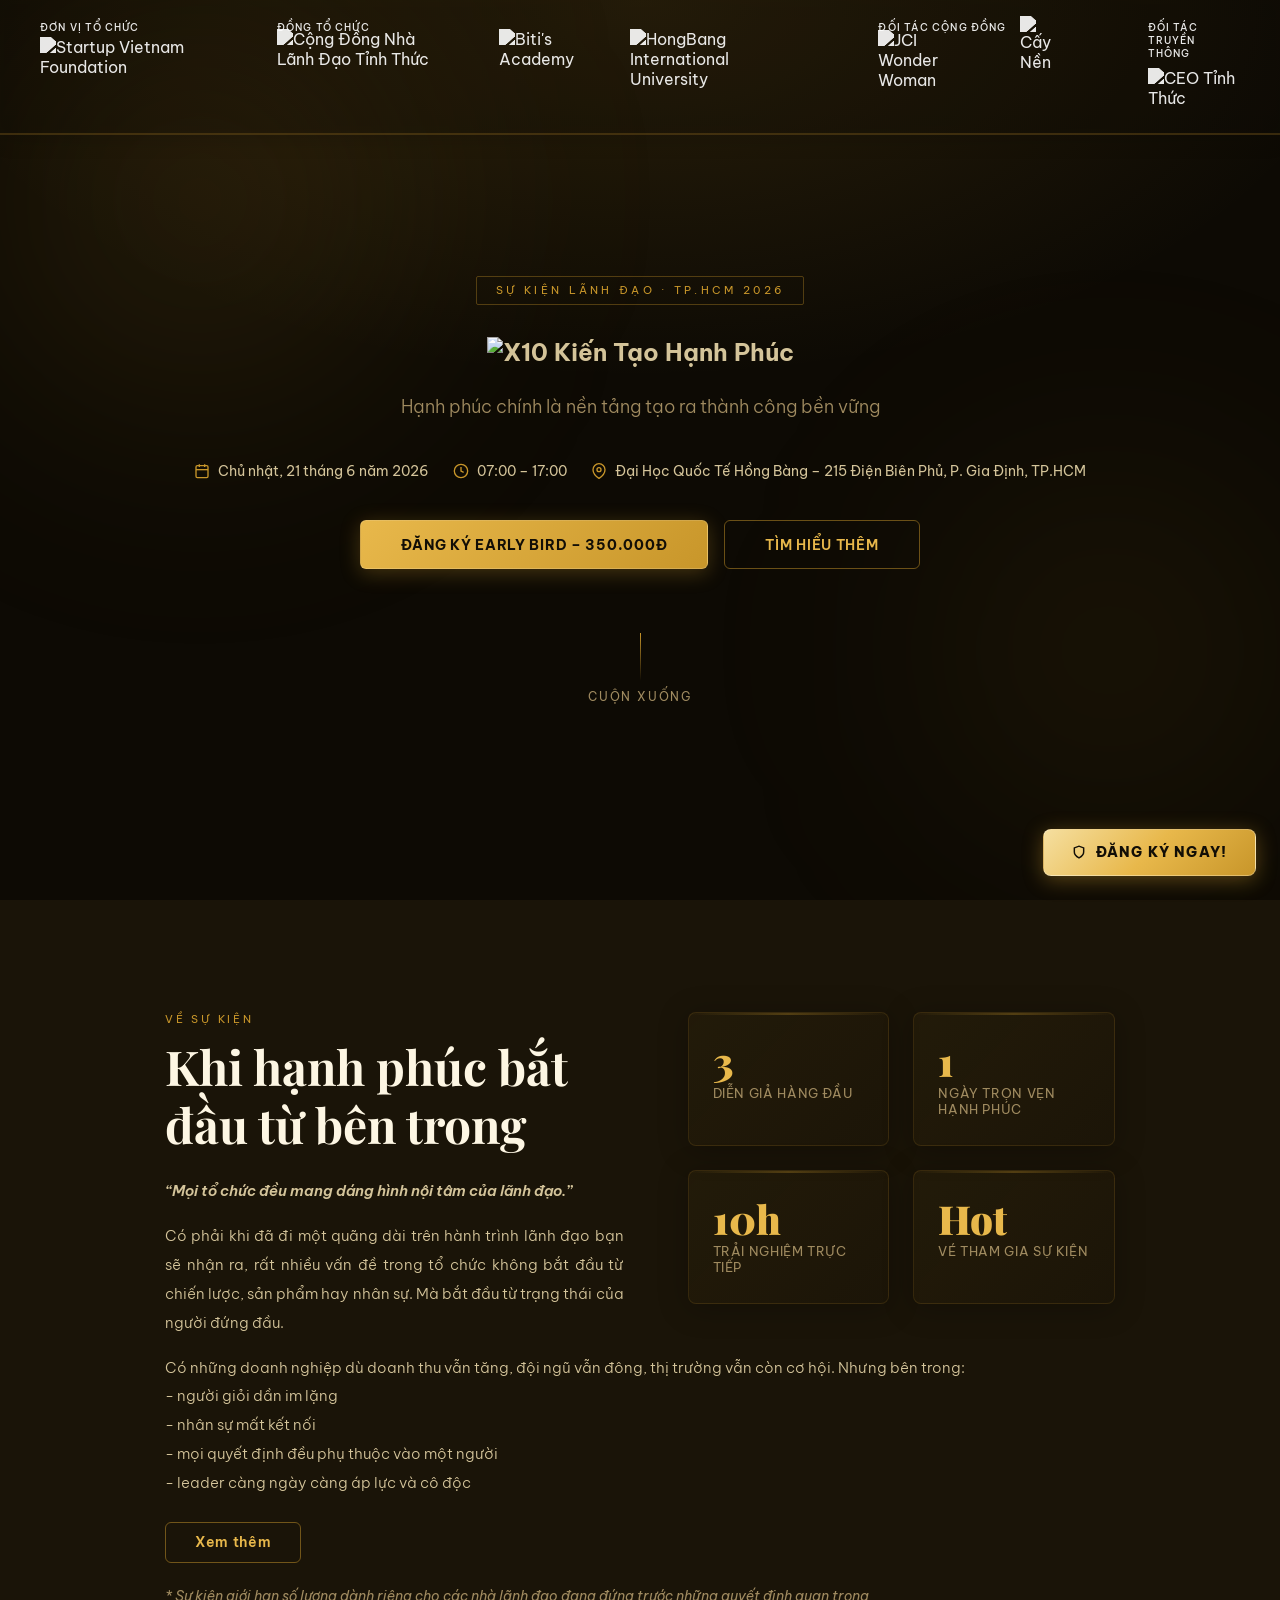
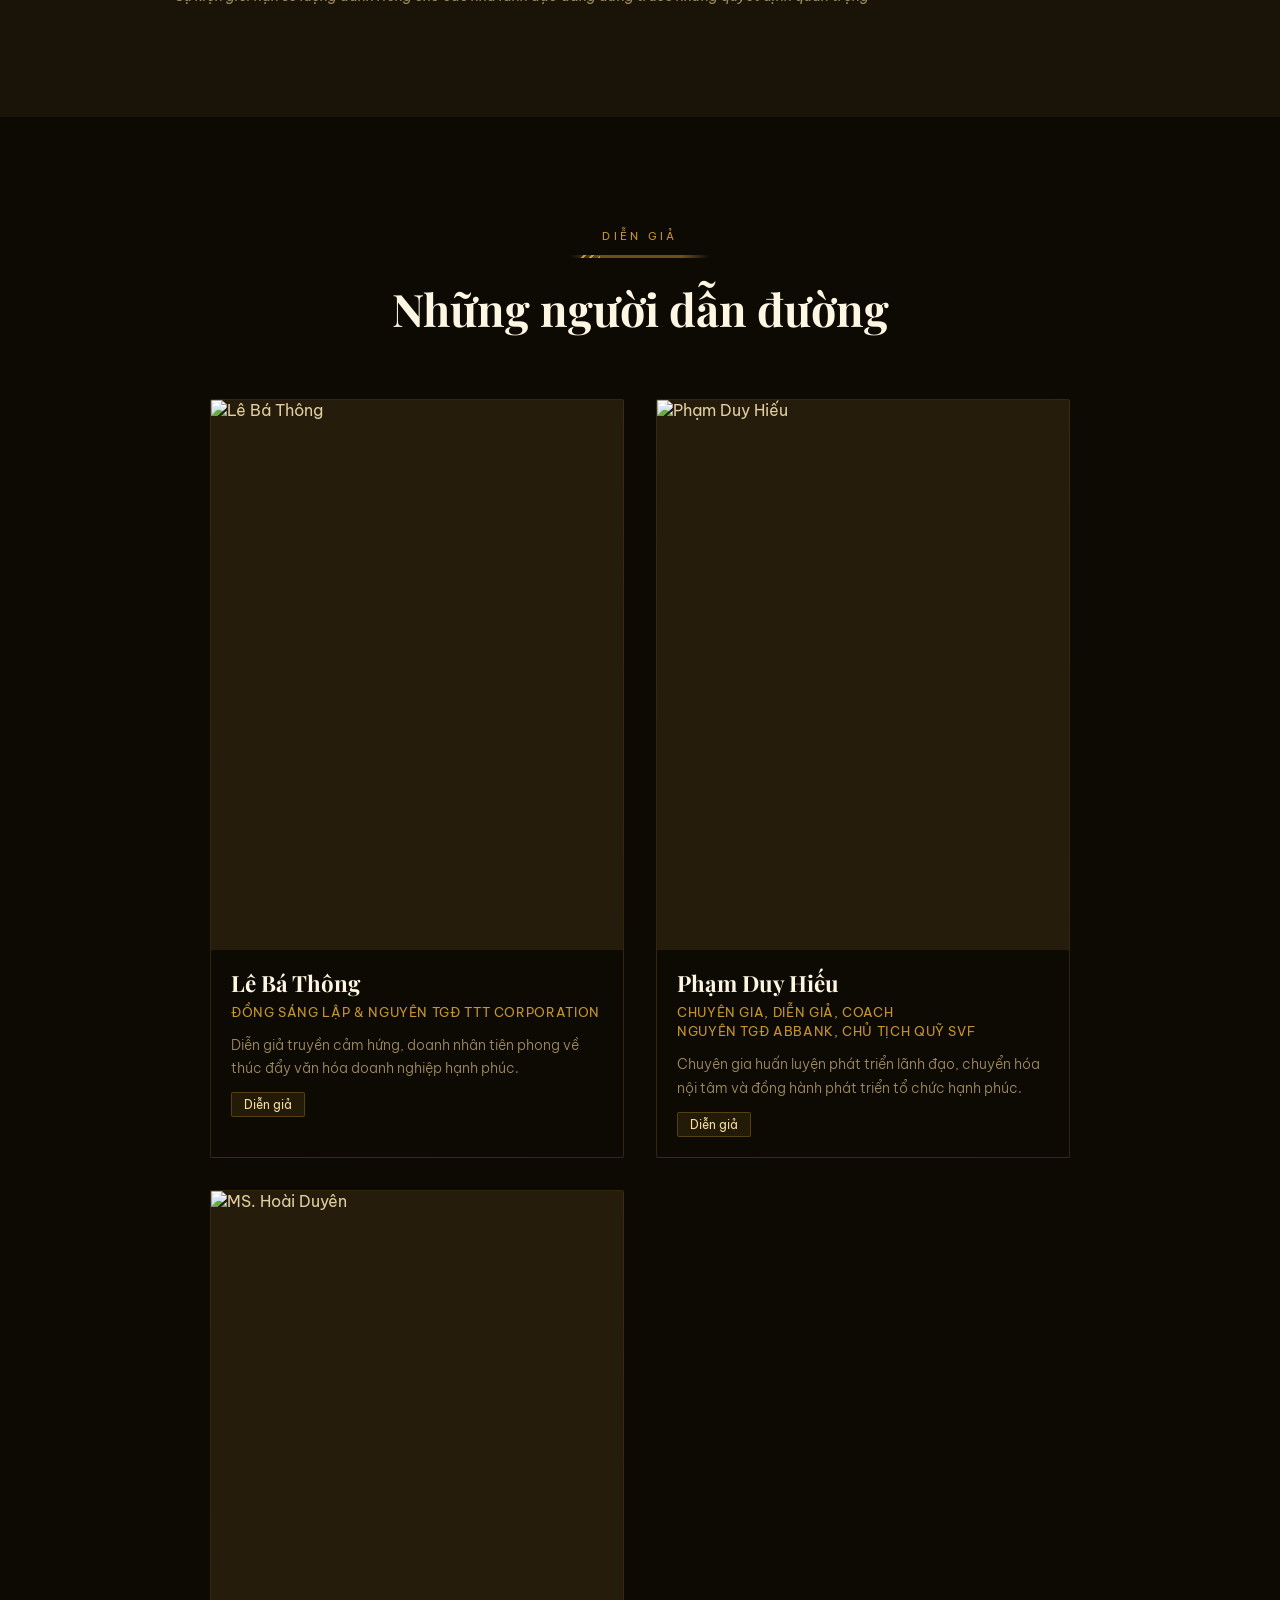
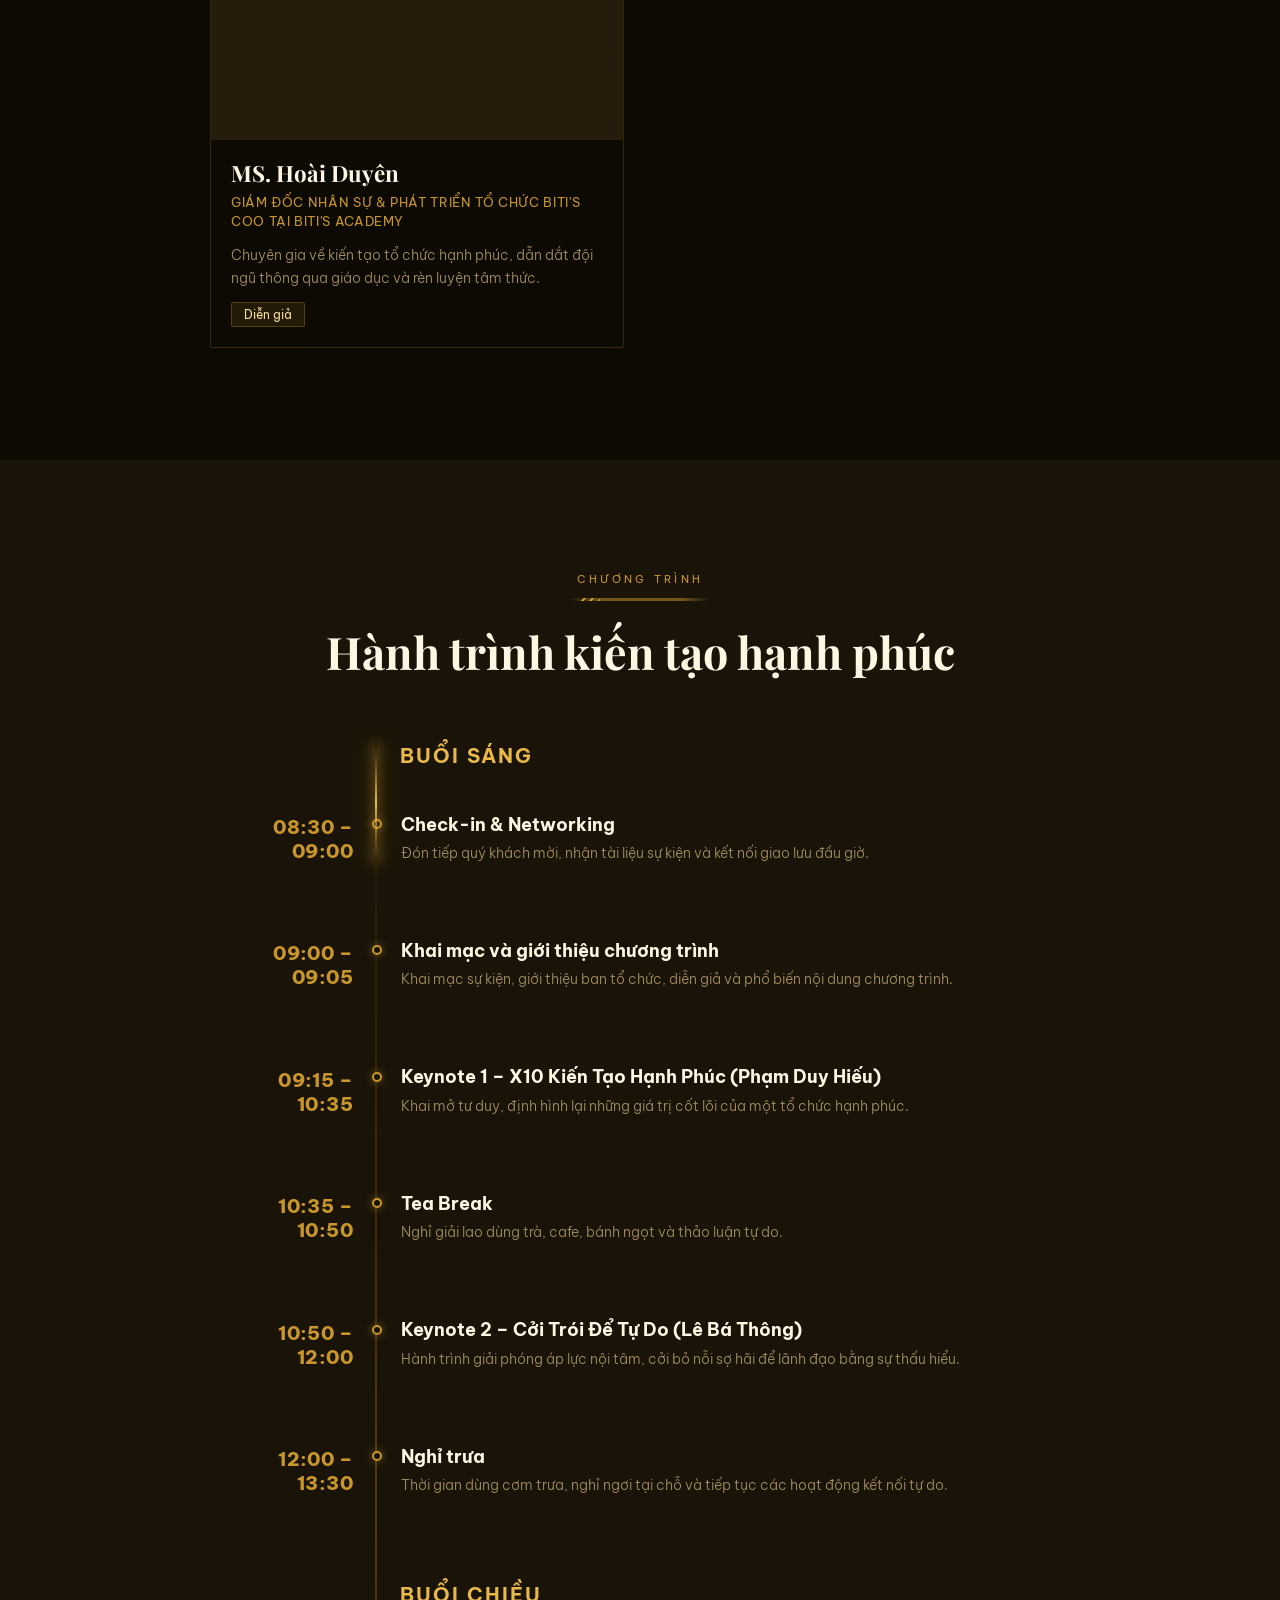
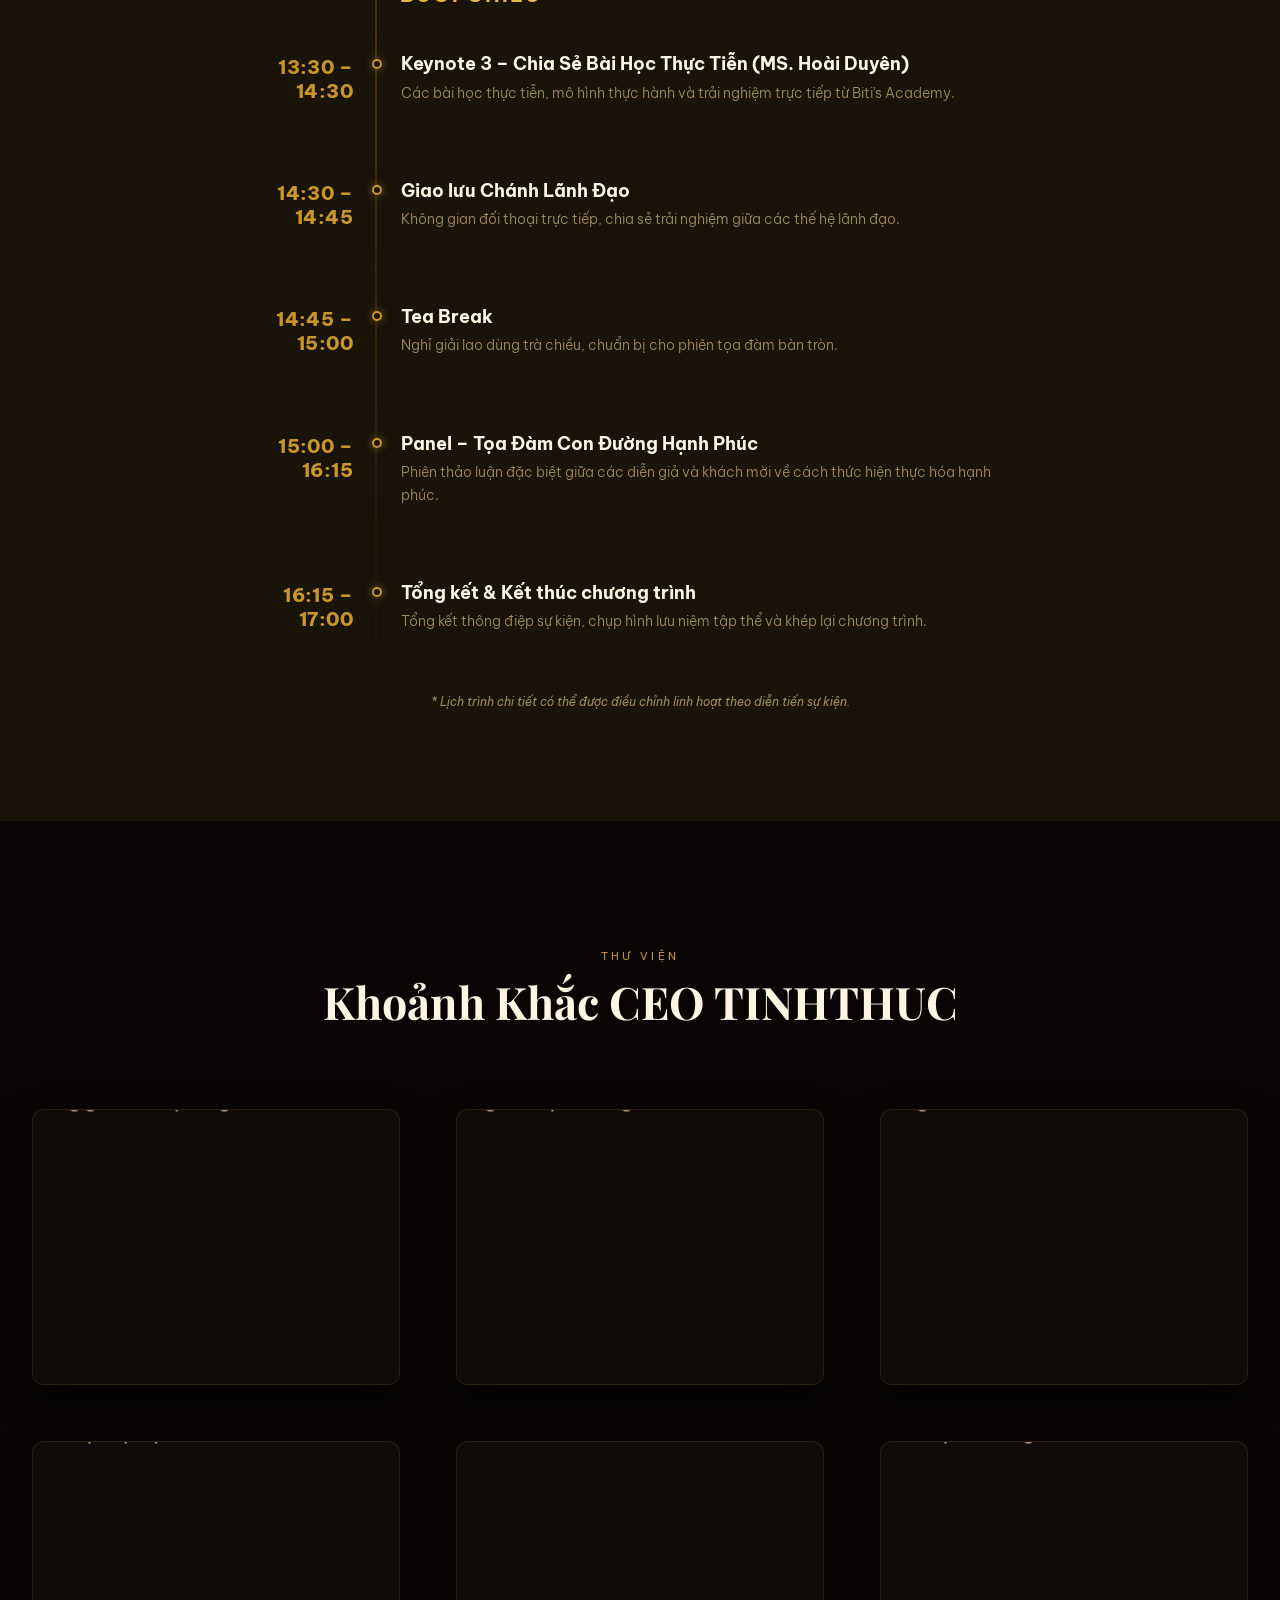
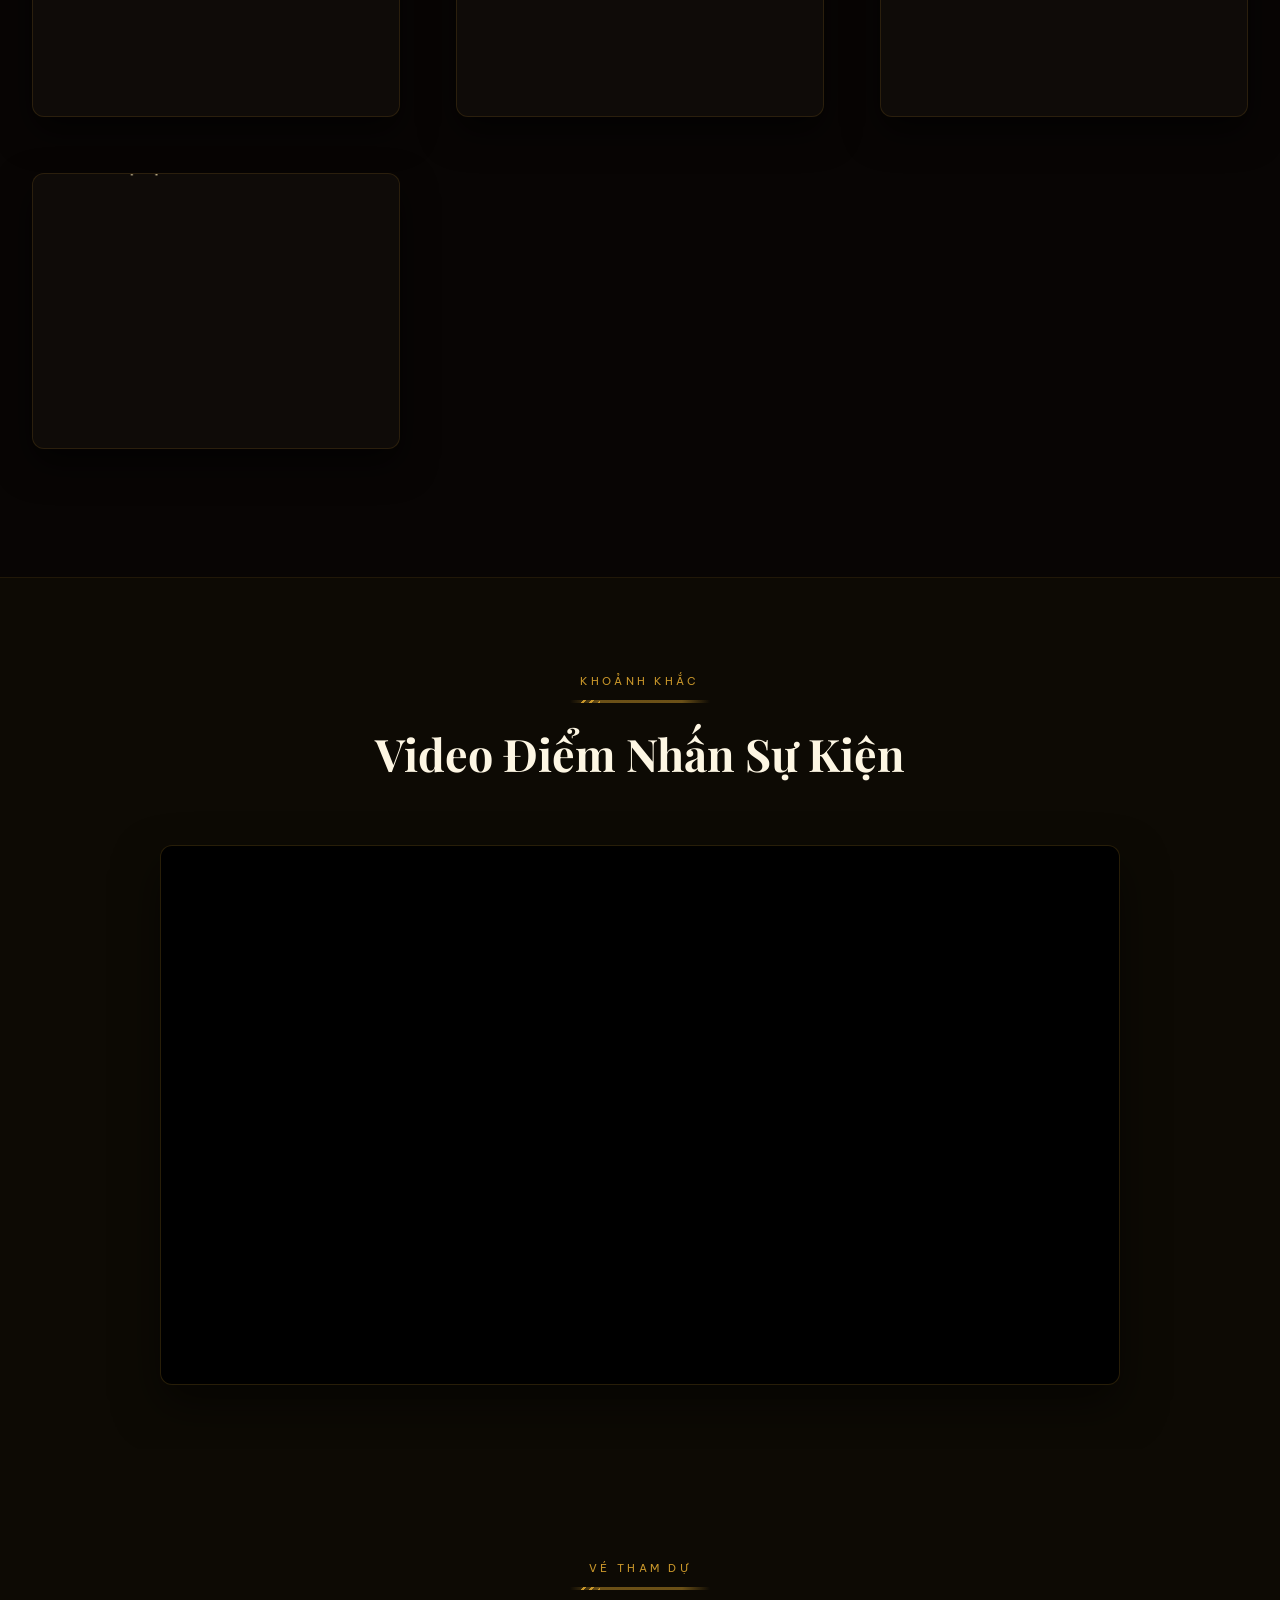
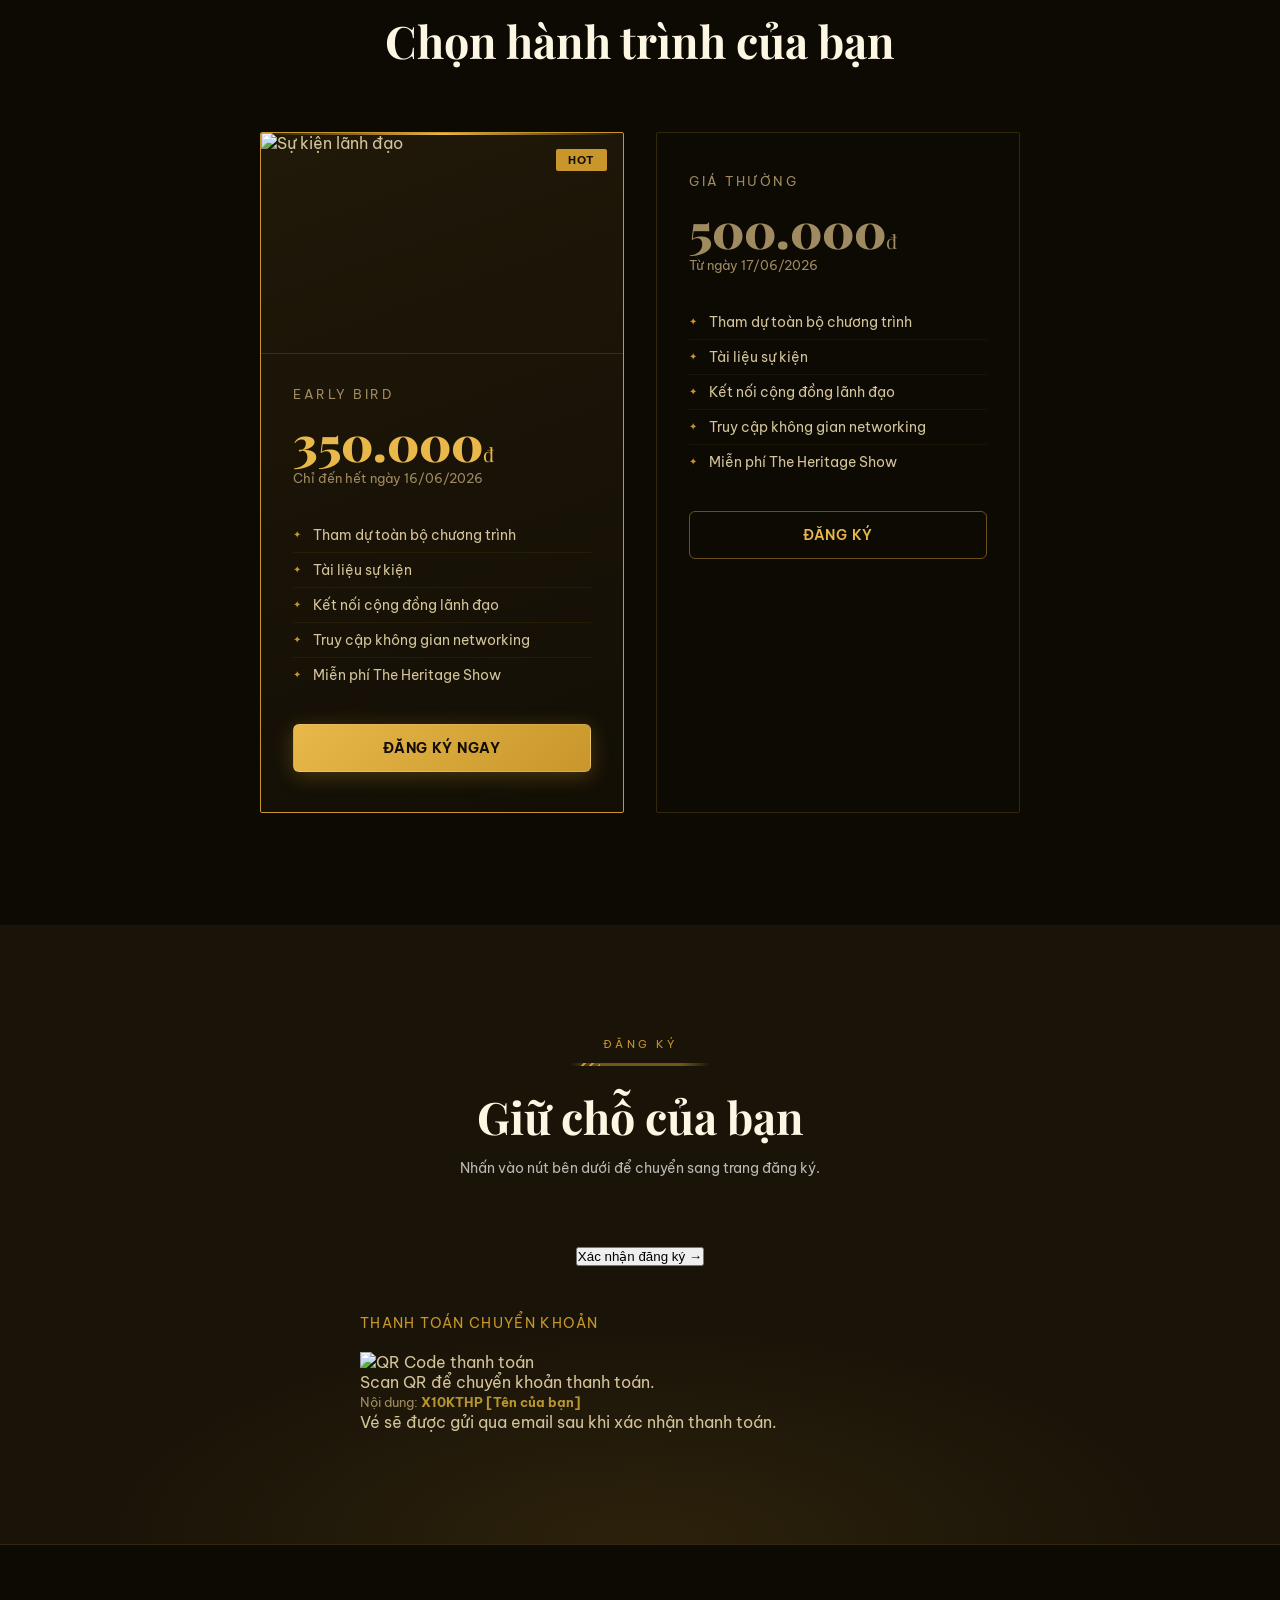
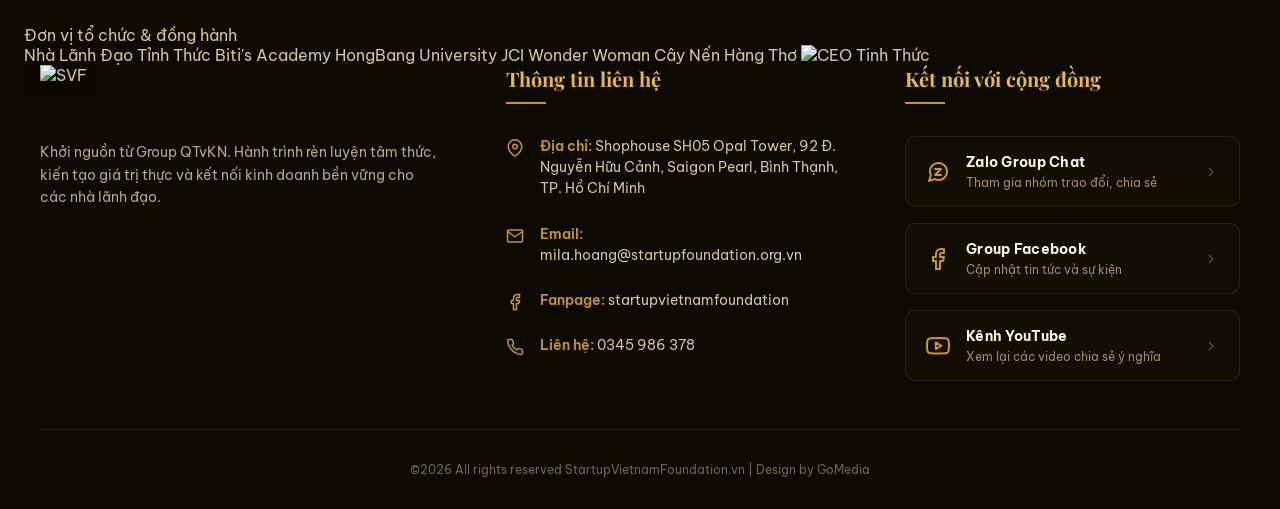
==== index.html @ 6abe5fb7 "fix: bump css version to v=1.0.2 in index.html and index.php for cache busting" ====
<!DOCTYPE html>
<html lang="vi">

<head>
  <meta charset="UTF-8">
  <meta name="viewport" content="width=device-width, initial-scale=1.0">
  <title>X10 Kiến Tạo Hạnh Phúc – 21/06/2026</title>
  <link rel="preconnect" href="https://fonts.googleapis.com">
  <link rel="preconnect" href="https://fonts.gstatic.com" crossorigin>
  <link
    href="https://fonts.googleapis.com/css2?family=Be+Vietnam+Pro:ital,wght@0,300;0,400;0,500;0,600;0,700;0,800;0,900;1,300;1,400&family=Playfair+Display:wght@700;900&display=swap"
    rel="stylesheet">
  <link rel="stylesheet" href="style.css?v=1.0.2">
</head>

<body class="loading">

  <!-- Preloader -->
  <div id="preloader">
    <div class="preloader-content">
      <div class="preloader-poster-wrapper">
        <img src="Image/z7914699438259_fa429db0020bfda955c248344713c291.jpg" alt="X10 Kiến Tạo Hạnh Phúc Poster"
          class="preloader-poster">
      </div>
      <div class="preloader-progress-wrap">
        <div class="preloader-progress-bar"></div>
      </div>
    </div>
  </div>



  <!-- STICKY CTA -->
  <div class="sticky-cta">
    <a href="https://KAIpany.com/YTP-DaNang" target="_blank">
      <svg width="14" height="14" viewBox="0 0 24 24" fill="none" stroke="currentColor" stroke-width="2.5">
        <path d="M12 22s8-4 8-10V5l-8-3-8 3v7c0 6 8 10 8 10z" />
      </svg>
      ĐĂNG KÝ NGAY!
    </a>
  </div>

  <!-- HEADER PARTNER LOGOS -->
  <nav>
    <!-- Group 1: Đơn vị tổ chức -->
    <div class="nav-section">
      <div class="section-label">Đơn vị tổ chức</div>
      <div class="logos-group">
        <img src="Logo/Logo SVF tr.png" alt="Startup Vietnam Foundation" class="nav-logo-img logo-svf filter-color">
      </div>
    </div>

    <!-- Group 2: Đồng tổ chức -->
    <div class="nav-section">
      <div class="section-label">Đồng tổ chức</div>
      <div class="logos-group">
        <img src="Logo/lãnh đạo trắng.png" alt="Cộng Đồng Nhà Lãnh Đạo Tỉnh Thức" class="nav-logo-img logo-lanhdao filter-color">
        <img src="Logo/bitis trắng.png" alt="Biti's Academy" class="nav-logo-img logo-bitis filter-color">
        <img src="Logo/logo hồng bàng.png" alt="HongBang International University" class="nav-logo-img logo-hongbang filter-color">
      </div>
    </div>

    <!-- Group 3: Đối tác cộng đồng -->
    <div class="nav-section">
      <div class="section-label">Đối tác cộng đồng</div>
      <div class="logos-group">
        <img src="Logo/logo white-04.png" alt="JCI Wonder Woman" class="nav-logo-img logo-jci filter-color">
        <img src="Logo/logo cấy nền trắng.png" alt="Cấy Nền" class="nav-logo-img logo-caynen filter-color">
      </div>
    </div>

    <!-- Group 4: Đối tác truyền thông -->
    <div class="nav-section">
      <div class="section-label">Đối tác truyền thông</div>
      <div class="logos-group">
        <img src="Logo/CEOTINHTHUC-QTvKN-FULL.png" alt="CEO Tỉnh Thức" class="nav-logo-img logo-ceo filter-color">
      </div>
    </div>
  </nav>

  <!-- HERO -->
  <section id="hero">
    <div class="blob blob-1"></div>
    <div class="blob blob-2"></div>

    <div class="hero-kicker">Sự kiện lãnh đạo · TP.HCM 2026</div>

    <h1 class="hero-title-image-container">
      <img src="Image/text chính.png" alt="X10 Kiến Tạo Hạnh Phúc" class="hero-title-image">
    </h1>

    <p class="hero-subtitle">
      <span>Hạnh phúc chính là nền tảng tạo ra thành công bền vững</span>
    </p>

    <div class="hero-meta">
      <div class="hero-meta-item">
        <svg width="16" height="16" viewBox="0 0 24 24" fill="none" stroke="currentColor" stroke-width="2">
          <rect x="3" y="4" width="18" height="18" rx="2" />
          <line x1="16" y1="2" x2="16" y2="6" />
          <line x1="8" y1="2" x2="8" y2="6" />
          <line x1="3" y1="10" x2="21" y2="10" />
        </svg>
        Chủ nhật, 21 tháng 6 năm 2026
      </div>
      <div class="hero-meta-item">
        <svg width="16" height="16" viewBox="0 0 24 24" fill="none" stroke="currentColor" stroke-width="2">
          <circle cx="12" cy="12" r="10" />
          <polyline points="12 6 12 12 16 14" />
        </svg>
        07:00 – 17:00
      </div>
      <div class="hero-meta-item">
        <svg width="16" height="16" viewBox="0 0 24 24" fill="none" stroke="currentColor" stroke-width="2">
          <path d="M21 10c0 7-9 13-9 13s-9-6-9-13a9 9 0 0 1 18 0z" />
          <circle cx="12" cy="10" r="3" />
        </svg>
        Đại Học Quốc Tế Hồng Bàng – 215 Điện Biên Phủ, P. Gia Định, TP.HCM
      </div>
    </div>

    <div class="hero-cta">
      <a href="https://KAIpany.com/YTP-DaNang" target="_blank" class="btn-primary">Đăng ký Early Bird – 350.000đ</a>
      <a href="#about" class="btn-outline">Tìm hiểu thêm</a>
    </div>

    <div class="hero-scroll">
      <div class="scroll-line"></div>
      Cuộn xuống
    </div>
  </section>

  <!-- ABOUT -->
  <section id="about">
    <div class="about-inner">
      <div class="reveal">
        <div class="about-stats">
          <div class="stat-card">
            <div class="stat-num">3</div>
            <div class="stat-label">Diễn giả hàng đầu</div>
          </div>
          <div class="stat-card">
            <div class="stat-num">1</div>
            <div class="stat-label">Ngày trọn vẹn hạnh phúc</div>
          </div>
          <div class="stat-card">
            <div class="stat-num">10h</div>
            <div class="stat-label">Trải nghiệm trực tiếp</div>
          </div>
          <div class="stat-card">
            <div class="stat-num">Hot</div>
            <div class="stat-label">Vé tham gia sự kiện</div>
          </div>
        </div>
        <p class="about-label">Về sự kiện</p>
        <h2 class="about-heading">Khi hạnh phúc bắt đầu từ bên trong</h2>
        <div class="about-content-wrapper">
          <p class="about-body" style="color:var(--color-primary-green); font-weight:600; font-style:italic;">
            “Mọi tổ chức đều mang dáng hình nội tâm của lãnh đạo.”
          </p>
          <p class="about-body" style="margin-top:1rem">
            Có phải khi đã đi một quãng dài trên hành trình lãnh đạo bạn sẽ nhận ra, rất nhiều vấn đề trong tổ chức
            không bắt đầu từ chiến lược, sản phẩm hay nhân sự. Mà bắt đầu từ trạng thái của người đứng đầu.
          </p>
          <p class="about-body" style="margin-top:1rem">
            Có những doanh nghiệp dù doanh thu vẫn tăng, đội ngũ vẫn đông, thị trường vẫn còn cơ hội. Nhưng bên
            trong:<br>
            - người giỏi dần im lặng<br>
            - nhân sự mất kết nối<br>
            - mọi quyết định đều phụ thuộc vào một người<br>
            - leader càng ngày càng áp lực và cô độc
          </p>
          <div id="about-read-more" style="display: none;">
            <p class="about-body" style="margin-top:1rem">
              Thoạt nhìn, đó là bài toán quản trị. Nhưng nếu nhìn sâu hơn, đó là bài toán của nội tâm lãnh đạo.
            </p>
            <p class="about-body" style="margin-top:1rem">
              <span style="color:var(--color-primary-green); font-weight:600;">Hành trình kiến tạo hạnh phúc bắt đầu từ
                chính người dẫn dắt.</span><br>
              Điều giúp một doanh nghiệp tồn tại ở giai đoạn đầu thường là sự quyết liệt. Nhưng điều giúp doanh nghiệp
              đi đường dài lại là văn hóa, niềm tin, và một nội lực đủ vững vàng để đối diện với mọi biến động.
            </p>
            <p class="about-body" style="margin-top:1rem">
              Chương trình sẽ dẫn dắt bạn đi qua các chủ đề sâu sắc để kiến tạo một doanh nghiệp hạnh phúc và thịnh
              vượng bền vững:
            </p>
            <p class="about-body" style="margin-top:1rem">
              <strong style="color:var(--color-primary-green);">Keynote 1: X10 Kiến Tạo Hạnh Phúc (Phạm Duy
                Hiếu)</strong><br>
              Khai mở tư duy, định hình lại những giá trị cốt lõi của một tổ chức hạnh phúc, nơi mỗi thành viên được
              truyền cảm hứng để cống hiến hết mình.
            </p>
            <p class="about-body" style="margin-top:1rem">
              <strong style="color:var(--color-primary-green);">Keynote 2: Cởi Trói Để Tự Do (Lê Bá Thông)</strong><br>
              Hành trình giải phóng áp lực nội tâm, cởi bỏ nỗi sợ hãi để lãnh đạo bằng sự thấu hiểu và tự do đích thực.
            </p>
            <p class="about-body" style="margin-top:1rem">
              <strong style="color:var(--color-primary-green);">Keynote 3: Chia Sẻ Bài Học Thực Tiễn (MS. Hoài
                Duyên)</strong><br>
              Các bài học thực tiễn, mô hình thực hành và trải nghiệm trực tiếp từ hành trình kiến tạo hạnh phúc tại
              Biti's Academy và Tập đoàn Biti's.
            </p>
          </div>

          <button id="about-read-more-btn" class="btn-readmore"
            onclick="var el=document.getElementById('about-read-more'); if(el.style.display==='none'){el.style.display='block'; this.innerText='Thu gọn';}else{el.style.display='none'; this.innerText='Xem thêm';}">Xem
            thêm</button>

          <p style="font-size:0.85rem; color:var(--text-muted); margin-top:1.5rem; font-style:italic;">
            * Sự kiện giới hạn số lượng dành riêng cho các nhà lãnh đạo đang đứng trước những quyết định quan trọng
          </p>
        </div>
      </div>
    </div>
  </section>

  <!-- SPEAKERS -->
  <section id="speakers">
    <div class="section-header reveal">
      <p class="section-label">Diễn giả</p>
      <div class="divider"></div>
      <h2 class="section-title">Những người dẫn đường</h2>
    </div>

    <div class="speakers-grid">
      <div class="speaker-card reveal">
        <div class="speaker-img-wrap">
          <img src="Image/z7914698301601_adf2bff8a642abc2a1e89b45eb9de83a.jpg" alt="Lê Bá Thông"
            style="width:100%;height:100%;object-fit:cover;object-position:top center;">
        </div>
        <div class="speaker-info">
          <h3 class="speaker-name">Lê Bá Thông</h3>
          <p class="speaker-role">Đồng sáng lập & Nguyên TGĐ TTT Corporation</p>
          <p class="speaker-bio">
            Diễn giả truyền cảm hứng, doanh nhân tiên phong về thúc đẩy văn hóa doanh nghiệp hạnh phúc.
          </p>
          <span class="speaker-tag">Diễn giả</span>
        </div>
      </div>

      <div class="speaker-card reveal">
        <div class="speaker-img-wrap">
          <img src="Image/z7914698308361_26241d0a90ae492c47b7830d5c8a3fa7.jpg" alt="Phạm Duy Hiếu"
            style="width:100%;height:100%;object-fit:cover;object-position:top center;">
        </div>
        <div class="speaker-info">
          <h3 class="speaker-name">Phạm Duy Hiếu</h3>
          <p class="speaker-role">Chuyên gia, Diễn giả, Coach<br>Nguyên TGĐ ABBank, Chủ tịch Quỹ SVF</p>
          <p class="speaker-bio">
            Chuyên gia huấn luyện phát triển lãnh đạo, chuyển hóa nội tâm và đồng hành phát triển tổ chức hạnh phúc.
          </p>
          <span class="speaker-tag">Diễn giả</span>
        </div>
      </div>

      <div class="speaker-card reveal">
        <div class="speaker-img-wrap">
          <img src="Image/z7914698315523_8d04fd6e6ed27de0f49f293058aed09f.jpg" alt="MS. Hoài Duyên"
            style="width:100%;height:100%;object-fit:cover;object-position:top center;">
        </div>
        <div class="speaker-info">
          <h3 class="speaker-name">MS. Hoài Duyên</h3>
          <p class="speaker-role">Giám đốc Nhân sự & Phát triển tổ chức Biti's<br>COO tại Biti's Academy</p>
          <p class="speaker-bio">
            Chuyên gia về kiến tạo tổ chức hạnh phúc, dẫn dắt đội ngũ thông qua giáo dục và rèn luyện tâm thức.
          </p>
          <span class="speaker-tag">Diễn giả</span>
        </div>
      </div>
    </div>

  </section>

  <!-- SCHEDULE -->
  <section id="schedule">
    <div class="section-header reveal">
      <p class="section-label">Chương trình</p>
      <div class="divider"></div>
      <h2 class="section-title">Hành trình kiến tạo hạnh phúc</h2>
    </div>

    <div class="schedule-wrap">
      <h3 class="schedule-section-title">Buổi sáng</h3>

      <div class="schedule-item reveal">
        <div class="schedule-time">08:30 – 09:00</div>
        <div class="schedule-dot"></div>
        <div>
          <p class="schedule-content-title">Check-in & Networking</p>
          <p class="schedule-content-desc">Đón tiếp quý khách mời, nhận tài liệu sự kiện và kết nối giao lưu đầu giờ.
          </p>
        </div>
      </div>

      <div class="schedule-item reveal">
        <div class="schedule-time">09:00 – 09:05</div>
        <div class="schedule-dot"></div>
        <div>
          <p class="schedule-content-title">Khai mạc và giới thiệu chương trình</p>
          <p class="schedule-content-desc">Khai mạc sự kiện, giới thiệu ban tổ chức, diễn giả và phổ biến nội dung
            chương trình.</p>
        </div>
      </div>

      <div class="schedule-item reveal">
        <div class="schedule-time">09:15 – 10:35</div>
        <div class="schedule-dot"></div>
        <div>
          <p class="schedule-content-title">Keynote 1 – X10 Kiến Tạo Hạnh Phúc (Phạm Duy Hiếu)</p>
          <p class="schedule-content-desc">Khai mở tư duy, định hình lại những giá trị cốt lõi của một tổ chức hạnh
            phúc.</p>
        </div>
      </div>

      <div class="schedule-item reveal">
        <div class="schedule-time">10:35 – 10:50</div>
        <div class="schedule-dot"></div>
        <div>
          <p class="schedule-content-title">Tea Break</p>
          <p class="schedule-content-desc">Nghỉ giải lao dùng trà, cafe, bánh ngọt và thảo luận tự do.</p>
        </div>
      </div>

      <div class="schedule-item reveal">
        <div class="schedule-time">10:50 – 12:00</div>
        <div class="schedule-dot"></div>
        <div>
          <p class="schedule-content-title">Keynote 2 – Cởi Trói Để Tự Do (Lê Bá Thông)</p>
          <p class="schedule-content-desc">Hành trình giải phóng áp lực nội tâm, cởi bỏ nỗi sợ hãi để lãnh đạo bằng sự
            thấu hiểu.</p>
        </div>
      </div>

      <div class="schedule-item reveal">
        <div class="schedule-time">12:00 – 13:30</div>
        <div class="schedule-dot"></div>
        <div>
          <p class="schedule-content-title">Nghỉ trưa</p>
          <p class="schedule-content-desc">Thời gian dùng cơm trưa, nghỉ ngơi tại chỗ và tiếp tục các hoạt động kết nối
            tự do.</p>
        </div>
      </div>

      <h3 class="schedule-section-title" style="margin-top: 3.5rem;">Buổi chiều</h3>

      <div class="schedule-item reveal">
        <div class="schedule-time">13:30 – 14:30</div>
        <div class="schedule-dot"></div>
        <div>
          <p class="schedule-content-title">Keynote 3 – Chia Sẻ Bài Học Thực Tiễn (MS. Hoài Duyên)</p>
          <p class="schedule-content-desc">Các bài học thực tiễn, mô hình thực hành và trải nghiệm trực tiếp từ Biti's
            Academy.</p>
        </div>
      </div>

      <div class="schedule-item reveal">
        <div class="schedule-time">14:30 – 14:45</div>
        <div class="schedule-dot"></div>
        <div>
          <p class="schedule-content-title">Giao lưu Chánh Lãnh Đạo</p>
          <p class="schedule-content-desc">Không gian đối thoại trực tiếp, chia sẻ trải nghiệm giữa các thế hệ lãnh đạo.
          </p>
        </div>
      </div>

      <div class="schedule-item reveal">
        <div class="schedule-time">14:45 – 15:00</div>
        <div class="schedule-dot"></div>
        <div>
          <p class="schedule-content-title">Tea Break</p>
          <p class="schedule-content-desc">Nghỉ giải lao dùng trà chiều, chuẩn bị cho phiên tọa đàm bàn tròn.</p>
        </div>
      </div>

      <div class="schedule-item reveal">
        <div class="schedule-time">15:00 – 16:15</div>
        <div class="schedule-dot"></div>
        <div>
          <p class="schedule-content-title">Panel – Tọa Đàm Con Đường Hạnh Phúc</p>
          <p class="schedule-content-desc">Phiên thảo luận đặc biệt giữa các diễn giả và khách mời về cách thức hiện
            thực hóa hạnh phúc.</p>
        </div>
      </div>

      <div class="schedule-item reveal">
        <div class="schedule-time">16:15 – 17:00</div>
        <div class="schedule-dot"></div>
        <div>
          <p class="schedule-content-title">Tổng kết & Kết thúc chương trình</p>
          <p class="schedule-content-desc">Tổng kết thông điệp sự kiện, chụp hình lưu niệm tập thể và khép lại chương
            trình.</p>
        </div>
      </div>
    </div>

    <p style="font-size:.75rem;color:var(--text-muted);margin-top:2rem;font-style:italic;text-align:center">
      * Lịch trình chi tiết có thể được điều chỉnh linh hoạt theo diễn tiến sự kiện.
    </p>
  </section>


  <!-- GALLERY VERTICAL PARALLAX -->
  <section id="gallery-vertical">
    <div class="gallery-container">
      <div class="section-header reveal">
        <p class="section-label">Thư viện</p>
        <h2 class="section-title">Khoảnh Khắc CEO TINHTHUC</h2>
      </div>
      <div class="gallery-grid">
        <!-- Item 1 (Tall featured portrait) -->
        <div class="gallery-item grid-tall reveal">
          <div class="gallery-item-num">01</div>
          <div class="gallery-img-wrap">
            <img src="Image/z7838380618151_6d0454d07e323270ee01abdf591a9078.jpg" alt="Không gian khán phòng">
          </div>
          <div class="gallery-item-info">
            <span class="gallery-item-title">Không gian khán phòng</span>
            <p class="gallery-item-subtitle">Nơi diễn ra những chia sẻ sâu sắc</p>
          </div>
        </div>

        <!-- Item 2 -->
        <div class="gallery-item reveal">
          <div class="gallery-item-num">02</div>
          <div class="gallery-img-wrap">
            <img src="Image/z7838380628543_b78a7b07a03c149bf40eacad2bea93d8.jpg" alt="Đằng sau hậu trường">
          </div>
          <div class="gallery-item-info">
            <span class="gallery-item-title">Đằng sau hậu trường</span>
            <p class="gallery-item-subtitle">Sự chuẩn bị chỉn chu từng khoảnh khắc</p>
          </div>
        </div>

        <!-- Item 3 -->
        <div class="gallery-item reveal">
          <div class="gallery-item-num">03</div>
          <div class="gallery-img-wrap">
            <img src="Image/z7838380622243_46a1806d62cf41eaa8c8984e3cca01f9.jpg" alt="Diễn giả chia sẻ">
          </div>
          <div class="gallery-item-info">
            <span class="gallery-item-title">Diễn giả chia sẻ</span>
            <p class="gallery-item-subtitle">Những bài học thực chiến đắt giá</p>
          </div>
        </div>

        <!-- Item 4 -->
        <div class="gallery-item reveal">
          <div class="gallery-item-num">04</div>
          <div class="gallery-img-wrap">
            <img src="Image/z7838380610489_094cb73d3b455f220dfaab130ee12587.jpg" alt="Khai mạc sự kiện">
          </div>
          <div class="gallery-item-info">
            <span class="gallery-item-title">Khai mạc sự kiện</span>
            <p class="gallery-item-subtitle">Khởi đầu hành trình kiến tạo hạnh phúc</p>
          </div>
        </div>

        <!-- Item 5 -->
        <div class="gallery-item reveal">
          <div class="gallery-item-num">05</div>
          <div class="gallery-img-wrap">
            <img src="Image/z7838380716174_cc0b1ec34a10a6472b0fe2f73a769f24.jpg" alt="Kết nối & Giao lưu">
          </div>
          <div class="gallery-item-info">
            <span class="gallery-item-title">Kết nối & Giao lưu</span>
            <p class="gallery-item-subtitle">Sự gắn kết giữa các nhà lãnh đạo</p>
          </div>
        </div>

        <!-- Item 6 (Wide featured landscape) -->
        <div class="gallery-item grid-wide reveal">
          <div class="gallery-item-num">06</div>
          <div class="gallery-img-wrap">
            <img src="Image/z7838380720075_1585e6894f35cba0309c8f3d2a365085.jpg" alt="Đêm nhạc Heritage Show">
          </div>
          <div class="gallery-item-info">
            <span class="gallery-item-title">Đêm nhạc Heritage Show</span>
            <p class="gallery-item-subtitle">Nghệ thuật chạm đến trái tim</p>
          </div>
        </div>

        <!-- Item 7 -->
        <div class="gallery-item reveal">
          <div class="gallery-item-num">07</div>
          <div class="gallery-img-wrap">
            <img src="Image/z7838380939795_5b8e143ec6b9646466925f5a6c660abb.jpg" alt="Tri ân & Khép lại">
          </div>
          <div class="gallery-item-info">
            <span class="gallery-item-title">Tri ân & Khép lại</span>
            <p class="gallery-item-subtitle">Hành trình trọn vẹn của hạnh phúc</p>
          </div>
        </div>
      </div>
    </div>
  </section>

  <!-- EVENT VIDEO -->
  <section id="event-video">
    <div class="section-header reveal">
      <p class="section-label">Khoảnh khắc</p>
      <div class="divider"></div>
      <h2 class="section-title">Video Điểm Nhấn Sự Kiện</h2>
    </div>

    <div class="video-container reveal reveal-zoom">
      <iframe
        src="https://player.vimeo.com/video/1193944026?badge=0&amp;autopause=0&amp;player_id=0&amp;app_id=58479&amp;title=0&amp;byline=0&amp;portrait=0"
        allow="autoplay; fullscreen; picture-in-picture; clipboard-write" title="Video Điểm Nhấn Sự Kiện"></iframe>
    </div>

  </section>

  <!-- PRICING -->
  <section id="pricing">
    <div class="section-header reveal">
      <p class="section-label">Vé tham dự</p>
      <div class="divider"></div>
      <h2 class="section-title">Chọn hành trình của bạn</h2>
    </div>

    <div class="pricing-grid">
      <div class="price-card featured reveal">
        <div class="price-badge">Hot</div>
        <div class="price-image-wrapper"
          style="margin: -2.5rem -2rem 2rem -2rem; border-bottom: 1px solid rgba(200, 150, 42, 0.2);">
          <img src="Image/early_bird_350k.png" alt="Sự kiện lãnh đạo"
            style="width: 100%; height: 220px; object-fit: cover; object-position: center 30%; display: block;">
        </div>
        <p class="price-label">Early Bird</p>
        <div class="price-amount">350.000<span>đ</span></div>
        <p class="price-until">Chỉ đến hết ngày 16/06/2026</p>
        <ul class="price-features">
          <li>Tham dự toàn bộ chương trình</li>
          <li>Tài liệu sự kiện</li>
          <li>Kết nối cộng đồng lãnh đạo</li>
          <li>Truy cập không gian networking</li>
          <li>Miễn phí The Heritage Show </li>
        </ul>
        <a href="https://KAIpany.com/YTP-DaNang" target="_blank" class="btn-primary btn-full">Đăng ký ngay</a>
      </div>

      <div class="price-card reveal">
        <p class="price-label">Giá thường</p>
        <div class="price-amount" style="color:var(--text-muted)">500.000<span>đ</span></div>
        <p class="price-until">Từ ngày 17/06/2026</p>
        <ul class="price-features">
          <li>Tham dự toàn bộ chương trình</li>
          <li>Tài liệu sự kiện</li>
          <li>Kết nối cộng đồng lãnh đạo</li>
          <li>Truy cập không gian networking</li>
          <li>Miễn phí The Heritage Show </li>
        </ul>
        <a href="https://KAIpany.com/YTP-DaNang" target="_blank" class="btn-outline btn-full"
          style="display:block;text-align:center;text-decoration:none">Đăng ký</a>
      </div>
    </div>
  </section>

  <!-- REGISTER -->
  <section id="register">
    <div class="register-wrap">
      <div class="section-header reveal">
        <p class="section-label">Đăng ký</p>
        <div class="divider"></div>
        <h2 class="section-title">Giữ chỗ của bạn</h2>
        <p style="font-size:.9rem;color:rgba(255,255,255,0.7);margin-top:.75rem;line-height:1.7">
          Nhấn vào nút bên dưới để chuyển sang trang đăng ký.
        </p>
      </div>

      <div class="reveal" style="text-align:center;margin-bottom:3rem">
        <button type="button" class="btn-register-cta"
          onclick="window.open('https://KAIpany.com/YTP-DaNang', '_blank')">
          Xác nhận đăng ký →
        </button>
      </div>

      <div class="register-grid reveal">
        <!-- Column 1: QR Box -->
        <div class="register-box qr-box-new">
          <p class="qr-title">THANH TOÁN CHUYỂN KHOẢN</p>
          <div class="qr-image-container">
            <img
              src="Image/z7838135261571_e7cbd57c96dd698d97cc392678f9f66d.jpg"
              alt="QR Code thanh toán" class="qr-img-element">
          </div>
          <p class="qr-instructions">Scan QR để chuyển khoản thanh toán.</p>
          <p class="qr-note">Nội dung: <strong style="color:#B8962E">X10KTHP [Tên của bạn]</strong></p>
          <p class="qr-disclaimer">Vé sẽ được gửi qua email sau khi xác nhận thanh toán.</p>
        </div>

      </div>
    </div>
  </section>


  <!-- FOOTER -->
  <footer>
    <div class="footer-partners-section">
      <p class="footer-partners-label">Đơn vị tổ chức & đồng hành</p>
      <div class="footer-partners-logos">
        <span class="footer-partner-text">Nhà Lãnh Đạo Tỉnh Thức</span>
        <span class="footer-partner-text">Biti's Academy</span>
        <span class="footer-partner-text">HongBang University</span>
        <span class="footer-partner-text">JCI Wonder Woman</span>
        <span class="footer-partner-text">Cây Nến Hàng Thơ</span>
        <img src="Logo/CEOTINHTHUC-QTvKN-FULL.png" alt="CEO Tinh Thức" class="footer-partner-img">
      </div>
    </div>

    <div class="footer-divider-line"></div>

    <div class="footer-container">
      <!-- Col 1: Brand Info -->
      <div class="footer-col brand-col">
        <img src="Logo/Logo SVF tr.png" alt="SVF" class="footer-logo">
        <p class="brand-desc">Khởi nguồn từ Group QTvKN. Hành trình rèn luyện tâm thức, kiến tạo giá trị thực và kết nối
          kinh doanh bền vững cho các nhà lãnh đạo.</p>
      </div>

      <!-- Col 2: Contact Info -->
      <div class="footer-col contact-col">
        <h4 class="footer-title">Thông tin liên hệ</h4>

        <a href="https://www.google.com/maps/place/Interconnection+M%E1%BB%B9+%C4%90%C3%ACnh/@21.0205971,105.7593674,17z/data=!3m1!4b1!4m6!3m5!1s0x313455f1b515c8e9:0xafcd662cf23ec7e3!8m2!3d21.0205971!4d105.7619477!16s%2Fg%2F11khy73m7_?entry=tts&g_ep=EgoyMDI1MDIxMi4wIPu8ASoASAFQAw%3D%3D"
          target="_blank" class="footer-item">
          <svg viewBox="0 0 24 24" fill="none" stroke="currentColor" stroke-width="2" stroke-linecap="round"
            stroke-linejoin="round">
            <path d="M21 10c0 7-9 13-9 13s-9-6-9-13a9 9 0 0 1 18 0z" />
            <circle cx="12" cy="10" r="3" />
          </svg>
          <span class="footer-text"><strong>Địa chỉ:</strong> Shophouse SH05 Opal Tower, 92 Đ. Nguyễn Hữu Cảnh, Saigon
            Pearl, Bình Thạnh, TP. Hồ Chí Minh</span>
        </a>

        <a href="mailto:mila.hoang@startupfoundation.org.vn" class="footer-item">
          <svg viewBox="0 0 24 24" fill="none" stroke="currentColor" stroke-width="2" stroke-linecap="round"
            stroke-linejoin="round">
            <path d="M4 4h16c1.1 0 2 .9 2 2v12c0 1.1-.9 2-2 2H4c-1.1 0-2-.9-2-2V6c0-1.1.9-2 2-2z" />
            <polyline points="22,6 12,13 2,6" />
          </svg>
          <span class="footer-text"><strong>Email:</strong> mila.hoang@startupfoundation.org.vn</span>
        </a>

        <a href="https://www.facebook.com/startupvietnamfoundation" target="_blank" class="footer-item">
          <svg viewBox="0 0 24 24" fill="none" stroke="currentColor" stroke-width="2" stroke-linecap="round"
            stroke-linejoin="round">
            <path d="M18 2h-3a5 5 0 0 0-5 5v3H7v4h3v8h4v-8h3l1-4h-4V7a1 1 0 0 1 1-1h3z" />
          </svg>
          <span class="footer-text"><strong>Fanpage:</strong> startupvietnamfoundation</span>
        </a>

        <a href="tel:0345986378" class="footer-item">
          <svg viewBox="0 0 24 24" fill="none" stroke="currentColor" stroke-width="2" stroke-linecap="round"
            stroke-linejoin="round">
            <path
              d="M22 16.92v3a2 2 0 0 1-2.18 2 19.79 19.79 0 0 1-8.63-3.07 19.5 19.5 0 0 1-6-6 19.79 19.79 0 0 1-3.07-8.67A2 2 0 0 1 4.11 2h3a2 2 0 0 1 2 1.72 12.84 12.84 0 0 0 .7 2.81 2 2 0 0 1-.45 2.11L8.09 9.91a16 16 0 0 0 6 6l1.27-1.27a2 2 0 0 1 2.11-.45 12.84 12.84 0 0 0 2.81.7A2 2 0 0 1 22 16.92z" />
          </svg>
          <span class="footer-text"><strong>Liên hệ:</strong> 0345 986 378
          </span>
        </a>
      </div>

      <!-- Col 3: Community Connect -->
      <div class="footer-col community-col">
        <h4 class="footer-title">Kết nối với cộng đồng</h4>
        <div class="footer-socials">
          <a href="https://zalo.me/g/vqttfzvhzjo5ztagdax8" target="_blank" class="social-card zalo">
            <svg viewBox="0 0 24 24" fill="none" stroke="currentColor" stroke-width="2" stroke-linecap="round"
              stroke-linejoin="round" class="social-svg">
              <path
                d="M21 11.5a8.38 8.38 0 0 1-.9 3.8 8.5 8.5 0 0 1-7.6 4.7 8.38 8.38 0 0 1-3.8-.9L3 21l1.9-5.7a8.38 8.38 0 0 1-.9-3.8 8.5 8.5 0 0 1 4.7-7.6 8.38 8.38 0 0 1 3.8-.9h.5a8.48 8.48 0 0 1 8 8v.5z" />
              <path d="M9 9h6l-6 6h6" />
            </svg>
            <div class="social-info">
              <span class="social-label-text">Zalo Group Chat</span>
              <span class="social-desc">Tham gia nhóm trao đổi, chia sẻ</span>
            </div>
            <svg class="arrow-icon" viewBox="0 0 24 24" fill="none" stroke="currentColor" stroke-width="2">
              <polyline points="9 18 15 12 9 6" />
            </svg>
          </a>

          <a href="https://www.facebook.com/startupvietnamfoundation" target="_blank" class="social-card facebook">
            <svg viewBox="0 0 24 24" fill="none" stroke="currentColor" stroke-width="2" stroke-linecap="round"
              stroke-linejoin="round" class="social-svg">
              <path d="M18 2h-3a5 5 0 0 0-5 5v3H7v4h3v8h4v-8h3l1-4h-4V7a1 1 0 0 1 1-1h3z" />
            </svg>
            <div class="social-info">
              <span class="social-label-text">Group Facebook</span>
              <span class="social-desc">Cập nhật tin tức và sự kiện</span>
            </div>
            <svg class="arrow-icon" viewBox="0 0 24 24" fill="none" stroke="currentColor" stroke-width="2">
              <polyline points="9 18 15 12 9 6" />
            </svg>
          </a>

          <a href="https://www.youtube.com/@startupvietnamfoundationsv4662" target="_blank" class="social-card youtube">
            <svg viewBox="0 0 24 24" fill="none" stroke="currentColor" stroke-width="2" stroke-linecap="round"
              stroke-linejoin="round" class="social-svg">
              <path
                d="M22.54 6.42a2.78 2.78 0 0 0-1.94-2C18.88 4 12 4 12 4s-6.88 0-8.6.46a2.78 2.78 0 0 0-1.94 2A29 29 0 0 0 1 11.75a29 29 0 0 0 .46 5.33A2.78 2.78 0 0 0 3.4 19c1.72.46 8.6.46 8.6.46s6.88 0 8.6-.46a2.78 2.78 0 0 0 1.94-2 29 29 0 0 0 .46-5.25 29 29 0 0 0-.46-5.33z" />
              <polygon points="9.75 15.02 15.5 11.75 9.75 8.48 9.75 15.02" />
            </svg>
            <div class="social-info">
              <span class="social-label-text">Kênh YouTube</span>
              <span class="social-desc">Xem lại các video chia sẻ ý nghĩa</span>
            </div>
            <svg class="arrow-icon" viewBox="0 0 24 24" fill="none" stroke="currentColor" stroke-width="2">
              <polyline points="9 18 15 12 9 6" />
            </svg>
          </a>
        </div>
      </div>
    </div>

    <div class="footer-bottom">
      ©2026 All rights reserved StartupVietnamFoundation.vn | Design by GoMedia
    </div>
  </footer>

  <script src="script.js"></script>
</body>

</html>
---- style.css ----
@font-face {
      font-family: 'Bridgers Brush';
      src: url('1FTV-VIP-Bridgers-Brush.otf') format('opentype');
      font-weight: normal;
      font-style: normal;
      font-display: swap;
    }

    *,
    *::before,
    *::after {
      box-sizing: border-box;
      margin: 0;
      padding: 0;
    }

    :root {
      --gold: #C8962A;
      --gold-light: #E8B84B;
      --gold-pale: #F5DFA0;
      --gold-glow: #F0C050;
      --dark: #0D0A04;
      --dark-2: #1A1408;
      --dark-3: #251C0C;
      --dark-4: #2E2310;
      --ink: #120E06;
      --cream: #FDF6E3;
      --cream-dim: #F5EDCC;
      --text-muted: #A08B60;
      --text-body: #D4C49A;
    }

    html {
      scroll-behavior: smooth;
    }

    body {
      font-family: 'Be Vietnam Pro', sans-serif;
      background: var(--dark);
      color: var(--text-body);
      overflow-x: hidden;
    }

    /* ─── NOISE OVERLAY ─── */
    body::before {
      content: '';
      position: fixed;
      inset: 0;
      z-index: 0;
      background-image: url("data:image/svg+xml,%3Csvg viewBox='0 0 256 256' xmlns='http://www.w3.org/2000/svg'%3E%3Cfilter id='n'%3E%3CfeTurbulence type='fractalNoise' baseFrequency='0.9' numOctaves='4' stitchTiles='stitch'/%3E%3C/filter%3E%3Crect width='100%25' height='100%25' filter='url(%23n)' opacity='0.04'/%3E%3C/svg%3E");
      pointer-events: none;
      opacity: .35;
    }

    /* ─── GLOW BLOBS ─── */
    .blob {
      position: absolute;
      border-radius: 50%;
      filter: blur(120px);
      pointer-events: none;
      z-index: 0;
    }

    .blob-1 {
      width: 600px;
      height: 600px;
      background: radial-gradient(circle, rgba(200, 150, 42, .18) 0%, transparent 70%);
      top: -100px;
      left: -100px;
      animation: blobFloat1 8s infinite ease-in-out;
    }

    .blob-2 {
      width: 500px;
      height: 500px;
      background: radial-gradient(circle, rgba(200, 150, 42, .12) 0%, transparent 70%);
      bottom: 0;
      right: -80px;
      animation: blobFloat2 10s infinite ease-in-out;
    }

    /* ─── SECTION BASE ─── */
    section {
      position: relative;
      z-index: 1;
    }

    /* ─── DIVIDER ─── */
    .divider {
      position: relative;
      width: 140px;
      height: 3px;
      background: linear-gradient(90deg, transparent, rgba(200, 150, 42, 0.5) 20%, rgba(200, 150, 42, 0.5) 80%, transparent 100%);
      margin: 0 auto 1.5rem;
      overflow: hidden;
    }

    .divider.left {
      margin: 0 0 1.5rem;
    }

    /* Diagonal accent slashes on the left edge */
    .divider::before {
      content: '';
      position: absolute;
      left: 10px;
      top: 0;
      width: 20px;
      height: 100%;
      background: repeating-linear-gradient(-45deg, var(--gold) 0, var(--gold) 2px, transparent 2px, transparent 6px);
      z-index: 2;
    }

    /* Glowing energy light pulse running left-to-right in a loop */
    .divider::after {
      content: '';
      position: absolute;
      top: 0;
      left: -40px;
      width: 40px;
      height: 100%;
      background: linear-gradient(90deg, transparent, var(--gold-light), #ffffff, var(--gold-light), transparent);
      animation: divider-glow-pulse 4s infinite cubic-bezier(0.25, 0.46, 0.45, 0.94);
      z-index: 1;
    }

    @keyframes divider-glow-pulse {
      0% {
        left: -40px;
      }

      30%,
      100% {
        left: 100%;
      }
    }

    /* ─── ORNAMENT ─── */
    .ornament {
      display: flex;
      align-items: center;
      gap: 12px;
      color: var(--gold);
      font-size: 11px;
      letter-spacing: .2em;
      text-transform: uppercase;
      margin-bottom: 1rem;
    }

    .ornament::before,
    .ornament::after {
      content: '';
      flex: 1;
      max-width: 40px;
      height: 1px;
      background: var(--gold);
      opacity: .5;
    }

    /* ═══════════════════════════════
     HERO
  ═══════════════════════════════ */
    #hero {
      min-height: 100vh;
      display: flex;
      flex-direction: column;
      justify-content: center;
      align-items: center;
      text-align: center;
      padding: 6rem 1.5rem 4rem;
      background:
        radial-gradient(ellipse 80% 60% at 50% 0%, rgba(200, 150, 42, .15) 0%, transparent 70%),
        var(--dark);
      overflow: hidden;
    }

    #hero::before {
      content: '';
      position: absolute;
      top: 0;
      right: 0;
      bottom: 0;
      left: 0;
      z-index: -1;
      background-image: url('KV.png');
      background-size: cover;
      background-position: center;
      opacity: 0.6;
      mask-image: linear-gradient(to left, rgba(0, 0, 0, 1) 0%, rgba(0, 0, 0, 0) 100%);
      -webkit-mask-image: linear-gradient(to left, rgba(0, 0, 0, 1) 0%, rgba(0, 0, 0, 0) 100%);
      pointer-events: none;
    }

    .hero-kicker {
      font-size: 11px;
      letter-spacing: .3em;
      text-transform: uppercase;
      color: var(--gold);
      border: 1px solid rgba(200, 150, 42, .35);
      padding: .4rem 1.2rem;
      border-radius: 2px;
      display: inline-block;
      margin-top: 3rem;
      margin-bottom: 2rem;
      opacity: 0;
      animation: kickerReveal 1s cubic-bezier(0.16, 1, 0.3, 1) 0.1s both;
    }

    /* Calligraphic Title Grid & Layout */
    .hero-title-grid {
      display: flex;
      justify-content: center;
      align-items: center;
      gap: clamp(0.5rem, 1.8vw, 1.5rem);
      /* Balanced central gap to pull columns together while keeping text readable */
      max-width: 1000px;
      margin: 1.5rem auto 0;
      position: relative;
      z-index: 1;
    }

    .grid-left {
      display: flex;
      flex-direction: column;
      align-items: flex-end;
      /* Align elements to the right edge (center gutter) to bring Lãnh closer to Đạo */
      text-align: right;
    }

    .grid-right {
      display: flex;
      flex-direction: column;
      align-items: flex-start;
      /* Align elements to the left edge (center gutter) */
      text-align: left;
      margin-top: -1.2rem;
      /* Gentle shift up for "ĐẠO" to align with "MINH TRIẾT" level without clashing */
    }

    .grid-minh-triet {
      font-family: 'Playfair Display', serif;
      font-size: clamp(2.2rem, 4.2vw, 3.5rem);
      color: #ffffff;
      text-transform: uppercase;
      letter-spacing: 0.18em;
      /* Elegant wider spacing */
      font-weight: 500;
      /* Thinner, clean weight to match Image 2 */
      line-height: 1;
      margin-bottom: 0.5rem;
      /* Clean gap to prevent the calligraphy tilde from overlapping */
      margin-right: 0.5rem;
      /* Margin right since container is right-aligned */
      opacity: 0;
      animation: titleRevealSerif 1.2s cubic-bezier(0.16, 1, 0.3, 1) 0.3s both;
    }

    .grid-lanh {
      font-family: 'Bridgers Brush', cursive;
      font-size: clamp(8rem, 16vw, 13.5rem);
      color: var(--gold-light);
      line-height: 0.95;
      /* Increased line-height for clean, non-overlapping diacritics */
      margin-top: 0.2rem;
      margin-right: clamp(1.2rem, 2.5vw, 2.5rem);
      /* Added horizontal spacing to prevent overlap */
      text-shadow: 0 4px 20px rgba(200, 150, 42, 0.15);
      font-weight: normal;
      opacity: 0;
      animation: titleRevealBrushLeft 1.2s cubic-bezier(0.16, 1, 0.3, 1) 0.5s both, floatSlowLanh 6s infinite 1.7s ease-in-out;
    }

    .grid-dao {
      font-family: 'Bridgers Brush', cursive;
      font-size: clamp(8rem, 16vw, 13.5rem);
      color: var(--gold-light);
      line-height: 0.95;
      /* Increased line-height for clean, non-overlapping diacritics */
      margin-left: clamp(1.2rem, 2.5vw, 2.5rem);
      /* Added horizontal spacing to prevent overlap */
      margin-bottom: 0.5rem;
      /* Spacious bottom gap to prevent overlapping with "PHƯƠNG ĐÔNG" below */
      text-shadow: 0 4px 20px rgba(200, 150, 42, 0.15);
      font-weight: normal;
      opacity: 0;
      animation: titleRevealBrushRight 1.2s cubic-bezier(0.16, 1, 0.3, 1) 0.5s both, floatSlowDao 6s infinite 1.7s ease-in-out;
    }

    .grid-phuong-dong {
      font-family: 'Playfair Display', serif;
      font-size: clamp(2.2rem, 4.2vw, 3.5rem);
      color: #ffffff;
      text-transform: uppercase;
      letter-spacing: 0.18em;
      /* Elegant wider spacing */
      font-weight: 500;
      /* Thinner, clean weight to match Image 2 */
      line-height: 1.2;
      /* Beautiful text line height for stacked words */
      display: flex;
      flex-direction: column;
      align-items: flex-start;
      margin-left: 0.5rem;
    }

    .grid-phuong-dong span {
      display: block;
      opacity: 0;
    }

    .grid-phuong-dong span:nth-child(1) {
      animation: titleRevealSerif 1.2s cubic-bezier(0.16, 1, 0.3, 1) 0.7s both;
    }

    .grid-phuong-dong span:nth-child(2) {
      animation: titleRevealSerif 1.2s cubic-bezier(0.16, 1, 0.3, 1) 0.8s both;
    }



    /* Mobile Responsive Title styling */
    @media (max-width: 600px) {
      .hero-title-grid {
        flex-direction: column;
        align-items: center;
        margin-top: 1rem;
      }

      .grid-left,
      .grid-right {
        align-items: center;
        text-align: center;
        margin: 0;
      }

      .grid-right {
        margin-top: -1.5rem;
      }

      .grid-minh-triet {
        margin-left: 0;
        font-size: 2rem;
      }

      .grid-lanh {
        margin-right: 0;
        font-size: 6.5rem;
      }

      .grid-dao {
        margin-left: 0;
        font-size: 6.5rem;
      }

      .grid-phuong-dong {
        margin-left: 0;
        align-items: center;
        font-size: 2rem;
      }
    }

    .hero-subtitle {
      font-size: clamp(.95rem, 2vw, 1.1rem);
      color: var(--text-muted);
      max-width: 850px;
      line-height: 1.8;
      margin: 1.5rem auto 0;
      font-weight: 300;
      overflow: hidden;
    }

    .hero-subtitle span {
      display: block;
      opacity: 0;
      transform: translateY(100%);
      animation: subtitleLineReveal 1.2s cubic-bezier(0.16, 1, 0.3, 1) forwards;
    }

    .hero-subtitle span:nth-child(1) {
      animation-delay: 0.9s;
    }

    .hero-subtitle span:nth-child(2) {
      animation-delay: 1.05s;
    }

    .hero-meta {
      display: flex;
      flex-wrap: wrap;
      justify-content: center;
      gap: 1.5rem;
      margin: 2.5rem 0;
    }

    .hero-meta-item {
      display: flex;
      align-items: center;
      gap: .5rem;
      font-size: .85rem;
      color: var(--text-body);
      opacity: 0;
      transform: translateY(15px);
      animation: metaItemReveal 0.8s cubic-bezier(0.16, 1, 0.3, 1) forwards;
    }

    .hero-meta-item:nth-child(1) { animation-delay: 1.3s; }
    .hero-meta-item:nth-child(2) { animation-delay: 1.45s; }
    .hero-meta-item:nth-child(3) { animation-delay: 1.6s; }

    .hero-meta-item svg {
      color: var(--gold);
      flex-shrink: 0;
    }

    .hero-cta {
      display: flex;
      gap: 1rem;
      flex-wrap: wrap;
      justify-content: center;
      opacity: 0;
      transform: translateY(20px);
      animation: ctaReveal 1s cubic-bezier(0.16, 1, 0.3, 1) 1.8s forwards;
    }

    .btn-primary {
      background: linear-gradient(135deg, var(--gold-light), var(--gold));
      color: var(--ink);
      font-family: 'Be Vietnam Pro', sans-serif;
      font-weight: 700;
      font-size: .9rem;
      letter-spacing: .05em;
      text-transform: uppercase;
      padding: .9rem 2.5rem;
      border: 1px solid rgba(255, 255, 255, 0.15);
      border-radius: 6px;
      cursor: pointer;
      text-decoration: none;
      display: inline-block;
      position: relative;
      overflow: hidden;
      transition: all 0.3s cubic-bezier(0.25, 0.8, 0.25, 1);
      box-shadow: 0 4px 20px rgba(200, 150, 42, .3);
    }

    /* Button Shimmer */
    .btn-primary::before {
      content: '';
      position: absolute;
      top: 0;
      left: -150%;
      width: 50%;
      height: 100%;
      background: linear-gradient(
        to right,
        rgba(255, 255, 255, 0) 0%,
        rgba(255, 255, 255, 0.4) 50%,
        rgba(255, 255, 255, 0) 100%
      );
      transform: skewX(-25deg);
      animation: buttonShimmer 3.5s infinite ease-in-out;
    }

    .btn-primary:hover {
      transform: translateY(-4px) scale(1.02);
      box-shadow: 0 10px 30px rgba(200, 150, 42, 0.5);
      background: linear-gradient(135deg, #fff 0%, var(--gold-light) 50%, var(--gold) 100%);
    }

    .btn-outline {
      background: transparent;
      color: var(--gold-light);
      font-family: 'Be Vietnam Pro', sans-serif;
      font-weight: 600;
      font-size: .9rem;
      letter-spacing: .05em;
      text-transform: uppercase;
      padding: .9rem 2.5rem;
      border: 1px solid rgba(200, 150, 42, .5);
      border-radius: 6px;
      cursor: pointer;
      text-decoration: none;
      display: inline-block;
      transition: all 0.3s cubic-bezier(0.25, 0.8, 0.25, 1);
    }

    .btn-outline:hover {
      transform: translateY(-4px) scale(1.02);
      background: rgba(200, 150, 42, .12);
      border-color: var(--gold-light);
      box-shadow: 0 8px 25px rgba(200, 150, 42, 0.15);
    }

    .hero-scroll {
      margin-top: 4rem;
      display: flex;
      flex-direction: column;
      align-items: center;
      gap: .5rem;
      font-size: .75rem;
      letter-spacing: .15em;
      text-transform: uppercase;
      color: var(--text-muted);
      opacity: 0;
      transform: translateY(10px);
      animation: scrollReveal 1s cubic-bezier(0.16, 1, 0.3, 1) 2.2s forwards, scrollBob 2s infinite 3.2s ease-in-out;
    }

    .scroll-line {
      width: 1px;
      height: 48px;
      background: linear-gradient(to bottom, var(--gold), transparent);
      animation: scrollPulse 2s ease-in-out infinite;
    }

    /* ═══════════════════════════════
     ABOUT
  ═══════════════════════════════ */
    #about {
      padding: 7rem 1.5rem;
      background: var(--dark-2);
    }

    #about .reveal {
      opacity: 1;
      transform: none;
      transition: none;
    }

    .about-inner {
      max-width: 950px;
      margin: 0 auto;
    }

    .about-inner::after {
      content: "";
      display: table;
      clear: both;
    }

    .about-label {
      font-size: 11px;
      letter-spacing: .25em;
      text-transform: uppercase;
      color: var(--gold);
      margin-bottom: .75rem;
    }

    .about-heading {
      font-family: 'Playfair Display', serif;
      font-size: clamp(2rem, 4vw, 3rem);
      font-weight: 700;
      color: var(--cream);
      line-height: 1.2;
      margin-bottom: 1.5rem;
    }

    .about-body {
      font-size: .95rem;
      line-height: 1.9;
      color: var(--text-body);
      font-weight: 300;
      text-align: justify;
    }

    .about-body+.about-body {
      margin-top: 1rem;
    }

    .about-stats {
      float: right;
      width: 45%;
      margin-left: 4rem;
      margin-bottom: 2rem;
      display: grid;
      grid-template-columns: 1fr 1fr;
      gap: 1.5rem;
    }

    .stat-card {
      border: 1px solid rgba(200, 150, 42, .15);
      background: linear-gradient(135deg, rgba(200, 150, 42, 0.05) 0%, rgba(200, 150, 42, 0.01) 100%);
      padding: 1.75rem 1.5rem;
      border-radius: 8px;
      position: relative;
      overflow: hidden;
      transition: all 0.4s cubic-bezier(0.165, 0.84, 0.44, 1);
      box-shadow: 0 4px 30px rgba(0, 0, 0, 0.25);
    }

    .stat-card:hover {
      transform: translateY(-5px);
      border-color: rgba(200, 150, 42, 0.45);
      box-shadow: 0 10px 30px rgba(200, 150, 42, 0.12), 0 4px 30px rgba(0, 0, 0, 0.25);
      background: linear-gradient(135deg, rgba(200, 150, 42, 0.08) 0%, rgba(200, 150, 42, 0.02) 100%);
    }

    .stat-card::before {
      content: '';
      position: absolute;
      top: 0;
      left: 0;
      right: 0;
      height: 2px;
      background: linear-gradient(90deg, transparent, rgba(200, 150, 42, 0.3), transparent);
      transition: all 0.4s ease;
    }

    .stat-card:hover::before {
      background: linear-gradient(90deg, transparent, var(--gold-light), transparent);
    }

    .stat-num {
      font-family: 'Playfair Display', serif;
      font-size: 2.5rem;
      font-weight: 900;
      color: var(--gold-light);
      line-height: 1;
      margin-bottom: .25rem;
      transition: all 0.3s ease;
    }

    .stat-card:hover .stat-num {
      transform: scale(1.05);
      color: #fff;
    }

    .stat-label {
      font-size: .8rem;
      color: var(--text-muted);
      letter-spacing: .05em;
      text-transform: uppercase;
    }

    .btn-readmore {
      background: transparent;
      border: 1px solid rgba(200, 150, 42, 0.5);
      border-radius: 6px;
      color: var(--gold-light);
      font-size: 0.9rem;
      padding: 0.65rem 1.8rem;
      margin-top: 1.5rem;
      cursor: pointer;
      font-family: 'Be Vietnam Pro', sans-serif;
      font-weight: 600;
      transition: all 0.3s cubic-bezier(0.25, 0.8, 0.25, 1);
      letter-spacing: 0.05em;
    }

    .btn-readmore:hover {
      background: rgba(200, 150, 42, 0.12);
      border-color: var(--gold-light);
      color: var(--gold-light);
      transform: translateY(-2px);
      box-shadow: 0 4px 15px rgba(200, 150, 42, 0.15);
    }

    /* Staggered Scroll Reveal for About Section Children */
    #about .reveal .about-label,
    #about .reveal .about-heading,
    #about .reveal .about-content-wrapper,
    #about .reveal .stat-card {
      opacity: 0;
      transform: translateY(25px);
      transition: opacity 0.8s cubic-bezier(0.165, 0.84, 0.44, 1), transform 0.8s cubic-bezier(0.165, 0.84, 0.44, 1);
    }

    #about .reveal.visible .about-label { opacity: 1; transform: translateY(0); transition-delay: 0.1s; }
    #about .reveal.visible .stat-card:nth-child(1) { opacity: 1; transform: translateY(0); transition-delay: 0.2s; }
    #about .reveal.visible .stat-card:nth-child(2) { opacity: 1; transform: translateY(0); transition-delay: 0.35s; }
    #about .reveal.visible .about-heading { opacity: 1; transform: translateY(0); transition-delay: 0.45s; }
    #about .reveal.visible .stat-card:nth-child(3) { opacity: 1; transform: translateY(0); transition-delay: 0.5s; }
    #about .reveal.visible .about-content-wrapper { opacity: 1; transform: translateY(0); transition-delay: 0.6s; }
    #about .reveal.visible .stat-card:nth-child(4) { opacity: 1; transform: translateY(0); transition-delay: 0.65s; }

    /* ═══════════════════════════════
     SPEAKERS
  ═══════════════════════════════ */
    #speakers {
      padding: 7rem 1.5rem;
      background: var(--dark);
    }

    .section-header {
      text-align: center;
      margin-bottom: 4rem;
    }

    .section-label {
      font-size: 11px;
      letter-spacing: .3em;
      text-transform: uppercase;
      color: var(--gold);
      margin-bottom: .75rem;
    }

    .section-title {
      font-family: 'Playfair Display', serif;
      font-size: clamp(2rem, 4vw, 2.8rem);
      font-weight: 700;
      color: var(--cream);
      line-height: 1.2;
    }

    .speakers-grid {
      max-width: 860px;
      margin: 0 auto;
      display: grid;
      grid-template-columns: 1fr 1fr;
      gap: 2rem;
    }

    .speaker-card {
      border: 1px solid rgba(200, 150, 42, .2);
      background: linear-gradient(160deg, rgba(200, 150, 42, .06) 0%, rgba(0, 0, 0, 0) 60%);
      border-radius: 2px;
      overflow: hidden;
      transition: transform .3s, box-shadow .3s;
      position: relative;
    }

    .speaker-card::before {
      content: '';
      position: absolute;
      top: 0;
      left: 0;
      right: 0;
      height: 1px;
      background: linear-gradient(90deg, transparent, var(--gold-light), transparent);
    }

    .speaker-card:hover {
      transform: translateY(-4px);
      box-shadow: 0 20px 60px rgba(200, 150, 42, .15);
    }

    .speaker-img-wrap {
      width: 100%;
      aspect-ratio: 3/4;
      overflow: hidden;
      background: var(--dark-3);
      position: relative;
    }

    .speaker-img-wrap img {
      width: 100%;
      height: 100%;
      object-fit: cover;
      object-position: top;
      filter: sepia(.15) contrast(1.05);
      transition: transform .5s;
    }

    .speaker-card:hover .speaker-img-wrap img {
      transform: scale(1.04);
    }

    .speaker-img-placeholder {
      width: 100%;
      height: 100%;
      display: flex;
      flex-direction: column;
      align-items: center;
      justify-content: center;
      gap: .75rem;
      background: linear-gradient(160deg, var(--dark-3), var(--dark-4));
    }

    .speaker-initials {
      width: 80px;
      height: 80px;
      border-radius: 50%;
      background: rgba(200, 150, 42, .15);
      border: 1px solid rgba(200, 150, 42, .3);
      display: flex;
      align-items: center;
      justify-content: center;
      font-family: 'Playfair Display', serif;
      font-size: 1.8rem;
      color: var(--gold-light);
      font-weight: 700;
    }

    .speaker-overlay {
      position: absolute;
      bottom: 0;
      left: 0;
      right: 0;
      background: linear-gradient(to top, rgba(13, 10, 4, .9) 0%, transparent 100%);
      padding: 2rem 1.25rem 1.25rem;
    }

    .speaker-info {
      padding: 1.25rem;
    }

    .speaker-name {
      font-family: 'Playfair Display', serif;
      font-size: 1.4rem;
      font-weight: 700;
      color: var(--cream);
      line-height: 1.2;
      margin-bottom: .4rem;
    }

    .speaker-role {
      font-size: .8rem;
      color: var(--gold);
      letter-spacing: .05em;
      text-transform: uppercase;
      margin-bottom: .75rem;
      line-height: 1.5;
    }

    .speaker-bio {
      font-size: .85rem;
      color: var(--text-muted);
      line-height: 1.7;
      font-weight: 300;
    }

    .speaker-tag {
      display: inline-block;
      margin-top: .75rem;
      background: rgba(200, 150, 42, .12);
      border: 1px solid rgba(200, 150, 42, .3);
      color: var(--gold-pale);
      font-size: .75rem;
      padding: .25rem .75rem;
      border-radius: 2px;
    }

    /* ═══════════════════════════════
     SCHEDULE
  ═══════════════════════════════ */
    #schedule {
      padding: 7rem 1.5rem;
      background: var(--dark-2);
    }

    .schedule-wrap {
      max-width: 800px;
      margin: 0 auto;
      position: relative;
    }

    .schedule-wrap::before {
      content: '';
      position: absolute;
      left: 135px;
      top: 0;
      bottom: 0;
      width: 2px;
      background: linear-gradient(to bottom, transparent, rgba(200, 150, 42, 0.3), transparent);
    }

    .schedule-wrap::after {
      content: '';
      position: absolute;
      left: 135px;
      top: calc(var(--scroll-progress, 0) * (100% - 120px));
      width: 2px;
      height: 120px;
      background: linear-gradient(to bottom, transparent, var(--gold-light), transparent);
      box-shadow: 0 0 10px var(--gold), 0 0 20px var(--gold);
      z-index: 1;
      transition: top 0.1s ease-out;
    }

    .schedule-item {
      display: grid;
      grid-template-columns: 80px 1fr;
      gap: 3rem;
      padding: 1.75rem 2rem;
      border-radius: 12px;
      border: 1px solid transparent;
      position: relative;
      margin-bottom: 1rem;
    }

    .schedule-item.reveal {
      transition: opacity 0.8s ease-out, transform 0.8s cubic-bezier(0.16, 1, 0.3, 1), background 0.4s, box-shadow 0.4s, border-color 0.4s;
    }

    .schedule-item.active:hover {
      background: linear-gradient(90deg, rgba(200, 150, 42, 0.03) 0%, rgba(200, 150, 42, 0.08) 100%);
      border: 1px solid rgba(200, 150, 42, 0.15);
      box-shadow: 0 10px 30px rgba(0, 0, 0, 0.4);
      transform: translateX(10px);
    }

    .schedule-time {
      font-family: 'Be Vietnam Pro', sans-serif;
      font-size: 1.2rem;
      color: var(--gold);
      font-weight: 800;
      letter-spacing: .02em;
      padding-top: .15rem;
      text-align: right;
    }

    .schedule-dot {
      position: absolute;
      left: 131px;
      top: 2.15rem;
      width: 10px;
      height: 10px;
      border-radius: 50%;
      background: var(--dark-2);
      border: 2px solid var(--gold);
      box-shadow: 0 0 8px rgba(200, 150, 42, .5);
      transition: all 0.4s ease;
      z-index: 2;
    }

    .schedule-item.active:hover .schedule-dot {
      background: var(--gold-light);
      box-shadow: 0 0 15px var(--gold);
      transform: scale(1.4);
    }

    .schedule-content-title {
      font-size: 1.15rem;
      font-weight: 700;
      color: var(--cream);
      margin-bottom: .4rem;
    }

    .schedule-content-desc {
      font-size: .9rem;
      color: var(--text-muted);
      line-height: 1.6;
      font-weight: 300;
    }

    /* Staggered Animations */
    .schedule-item:nth-of-type(1) {
      transition-delay: 0.1s;
    }

    .schedule-item:nth-of-type(2) {
      transition-delay: 0.2s;
    }

    .schedule-item:nth-of-type(3) {
      transition-delay: 0.3s;
    }

    .schedule-item:nth-of-type(4) {
      transition-delay: 0.4s;
    }

    .schedule-item:nth-of-type(5) {
      transition-delay: 0.5s;
    }

    .schedule-item:nth-of-type(6) {
      transition-delay: 0.6s;
    }

    .schedule-section-title {
      font-size: 1.25rem;
      color: var(--gold-light);
      font-weight: 700;
      margin-left: 160px;
      margin-top: 2.5rem;
      margin-bottom: 1rem;
      text-transform: uppercase;
      letter-spacing: 0.1em;
    }

    /* ═══════════════════════════════
     EVENT VIDEO
  ═══════════════════════════════ */
    #event-video {
      padding: 6rem 1.5rem 4rem 1.5rem;
      background: var(--dark);
      border-top: 1px solid rgba(200, 150, 42, 0.1);
      position: relative;
    }

    #event-video .video-container {
      max-width: 960px;
      margin: 0 auto;
      border-radius: 12px;
      overflow: hidden;
      border: 1px solid rgba(200, 150, 42, 0.2);
      box-shadow: 0 20px 45px rgba(0, 0, 0, 0.5);
      background: #000;
      aspect-ratio: 16/9;
      position: relative;
      transition: border-color 0.4s ease, box-shadow 0.4s ease;
    }

    #event-video .video-container:hover {
      border-color: rgba(200, 150, 42, 0.5);
      box-shadow: 0 25px 55px rgba(200, 150, 42, 0.15);
    }

    #event-video video,
    #event-video iframe {
      width: 100%;
      height: 100%;
      display: block;
      border: 0;
      object-fit: cover;
    }

    #event-video .video-container.reveal-zoom {
      opacity: 0;
      transform: scale(0.8) translateY(60px);
      transition: opacity 1.4s cubic-bezier(0.16, 1, 0.3, 1), transform 1.4s cubic-bezier(0.16, 1, 0.3, 1), border-color 0.4s ease, box-shadow 0.4s ease;
    }

    #event-video .video-container.reveal-zoom.visible {
      opacity: 1;
      transform: scale(1) translateY(0);
    }

    /* ═══════════════════════════════
     PRICING
  ═══════════════════════════════ */
    #pricing {
      padding: 7rem 1.5rem;
      background: var(--dark);
    }

    .pricing-grid {
      max-width: 760px;
      margin: 0 auto;
      display: grid;
      grid-template-columns: 1fr 1fr;
      gap: 2rem;
    }

    @keyframes featuredGlowPulse {
      0% {
        box-shadow: 0 0 20px rgba(200, 150, 42, .1);
      }

      50% {
        box-shadow: 0 0 40px rgba(200, 150, 42, .4);
      }

      100% {
        box-shadow: 0 0 20px rgba(200, 150, 42, .1);
      }
    }

    @keyframes shimmerTopMove {
      0% {
        transform: translateX(-100%);
      }

      100% {
        transform: translateX(100%);
      }
    }

    @keyframes badgePulseAnim {
      0% {
        transform: scale(1);
      }

      50% {
        transform: scale(1.05);
      }

      100% {
        transform: scale(1);
      }
    }

    .price-card {
      border: 1px solid rgba(200, 150, 42, .2);
      border-radius: 2px;
      padding: 2.5rem 2rem;
      position: relative;
      overflow: hidden;
      transition: all .4s cubic-bezier(0.25, 0.46, 0.45, 0.94);
    }

    .price-card:hover {
      transform: translateY(-8px);
      border-color: rgba(200, 150, 42, .5);
      box-shadow: 0 15px 40px rgba(0, 0, 0, .4);
    }

    .price-card .price-image-wrapper {
      overflow: hidden;
    }

    .price-card .price-image-wrapper img {
      transition: transform 0.6s cubic-bezier(0.25, 0.46, 0.45, 0.94) !important;
    }

    .price-card:hover .price-image-wrapper img {
      transform: scale(1.08) !important;
    }

    .price-card.featured {
      border-color: var(--gold);
      background: linear-gradient(160deg, rgba(200, 150, 42, .1) 0%, rgba(200, 150, 42, .03) 100%);
      animation: featuredGlowPulse 4s infinite ease-in-out;
    }

    .price-card.featured::before {
      content: '';
      position: absolute;
      top: 0;
      left: 0;
      right: 0;
      height: 2px;
      background: linear-gradient(90deg, transparent, var(--gold-light), transparent);
      animation: shimmerTopMove 3s infinite linear;
    }

    .price-badge {
      position: absolute;
      top: 1rem;
      right: 1rem;
      background: var(--gold);
      color: var(--ink);
      font-size: .7rem;
      font-weight: 700;
      letter-spacing: .1em;
      text-transform: uppercase;
      padding: .25rem .75rem;
      border-radius: 2px;
      animation: badgePulseAnim 2s infinite ease-in-out;
      transform-origin: center;
    }

    .price-label {
      font-size: .8rem;
      letter-spacing: .2em;
      text-transform: uppercase;
      color: var(--text-muted);
      margin-bottom: 1rem;
    }

    .price-amount {
      font-family: 'Playfair Display', serif;
      font-size: 3rem;
      font-weight: 900;
      color: var(--gold-light);
      line-height: 1;
      margin-bottom: .25rem;
    }

    .price-amount span {
      font-size: 1.2rem;
      font-weight: 400;
    }

    .price-until {
      font-size: .8rem;
      color: var(--text-muted);
      margin-bottom: 2rem;
    }

    .price-features {
      list-style: none;
      margin-bottom: 2rem;
    }

    .price-features li {
      font-size: .9rem;
      color: var(--text-body);
      padding: .5rem 0;
      border-bottom: 1px solid rgba(200, 150, 42, .08);
      display: flex;
      align-items: center;
      gap: .75rem;
    }

    .price-features li::before {
      content: '✦';
      color: var(--gold);
      font-size: .6rem;
      flex-shrink: 0;
    }

    .price-features li:last-child {
      border-bottom: none;
    }

    .btn-full {
      display: block;
      width: 100%;
      text-align: center;
      text-decoration: none;
    }

    /* ═══════════════════════════════
     REGISTER (FORM)
  ═══════════════════════════════ */
    #register {
      padding: 7rem 1.5rem;
      background:
        radial-gradient(ellipse 60% 50% at 50% 100%, rgba(200, 150, 42, .1) 0%, transparent 70%),
        var(--dark-2);
    }

    .register-wrap {
      max-width: 560px;
      margin: 0 auto;
    }

    .form-row {
      margin-bottom: 1.25rem;
    }

    .form-label {
      display: block;
      font-size: .8rem;
      letter-spacing: .1em;
      text-transform: uppercase;
      color: var(--text-muted);
      margin-bottom: .5rem;
    }

    .form-input {
      width: 100%;
      padding: .85rem 1rem;
      background: rgba(255, 255, 255, .04);
      border: 1px solid rgba(200, 150, 42, .2);
      border-radius: 2px;
      color: var(--cream);
      font-family: 'Be Vietnam Pro', sans-serif;
      font-size: .95rem;
      outline: none;
      transition: border-color .2s;
    }

    .form-input:focus {
      border-color: var(--gold);
    }

    .form-input::placeholder {
      color: rgba(160, 139, 96, .4);
    }

    select.form-input option {
      background: var(--dark-2);
    }

    .form-grid {
      display: grid;
      grid-template-columns: 1fr 1fr;
      gap: 1rem;
    }

    .qr-section {
      margin-top: 2.5rem;
      border: 1px solid rgba(200, 150, 42, .2);
      border-radius: 2px;
      padding: 2rem;
      background: rgba(200, 150, 42, .04);
      text-align: center;
    }

    .qr-title {
      font-size: .85rem;
      letter-spacing: .1em;
      text-transform: uppercase;
      color: var(--gold);
      margin-bottom: 1.25rem;
    }

    .qr-box {
      width: 140px;
      height: 140px;
      margin: 0 auto 1rem;
      background: var(--cream);
      border-radius: 4px;
      display: flex;
      align-items: center;
      justify-content: center;
      font-size: .7rem;
      color: var(--dark);
      text-align: center;
      padding: .5rem;
    }

    .qr-note {
      font-size: .8rem;
      color: var(--text-muted);
      line-height: 1.6;
    }

    /* ═══════════════════════════════
     PARTNERS
  ═══════════════════════════════ */
    #partners {
      padding: 4rem 1.5rem;
      background: var(--dark);
      border-top: 1px solid rgba(200, 150, 42, .1);
    }

    .partners-label {
      text-align: center;
      font-size: .75rem;
      letter-spacing: .25em;
      text-transform: uppercase;
      color: var(--text-muted);
      margin-bottom: 2rem;
    }

    .partners-marquee {
      overflow: hidden;
      width: 100%;
      position: relative;
      padding: 1.5rem 0;
      mask-image: linear-gradient(to right, transparent, #fff 15%, #fff 85%, transparent);
      -webkit-mask-image: linear-gradient(to right, transparent, #fff 15%, #fff 85%, transparent);
    }

    .partners-track {
      display: flex;
      width: max-content;
      animation: marqueeScroll 28s linear infinite;
    }

    .partners-marquee:hover .partners-track {
      animation-play-state: paused;
    }

    .partners-group {
      display: flex;
      align-items: center;
      justify-content: space-around;
      gap: 6rem;
      padding-right: 6rem;
    }

    .partners-group img {
      width: auto;
      object-fit: contain;
      opacity: 0.75;
      transition: opacity 0.3s, transform 0.3s;
    }

    .partners-group img:hover {
      opacity: 1;
      transform: scale(1.08);
    }

    .partner-img-svf {
      height: 36px;
    }

    .partner-img-caynen {
      height: 72px;
    }

    .partner-img-jci {
      height: 52px;
    }

    .partner-img-danang {
      height: 56px;
    }

    .partner-img-ceo {
      height: 36px;
      mix-blend-mode: screen;
    }

    @keyframes marqueeScroll {
      0% {
        transform: translateX(0);
      }

      100% {
        transform: translateX(-33.3333%);
      }
    }

    .partner-item {
      font-size: .85rem;
      font-weight: 600;
      color: rgba(160, 139, 96, .5);
      letter-spacing: .1em;
      text-transform: uppercase;
      transition: color .2s;
    }

    .partner-item:hover {
      color: var(--gold);
    }

    /* ═══════════════════════════════
     FOOTER
  ═══════════════════════════════ */
    footer {
      padding: 5rem 1.5rem 2rem;
      background: #0d0a04;
      border-top: 1px solid rgba(200, 150, 42, .2);
      position: relative;
    }

    .footer-container {
      max-width: 1200px;
      margin: 0 auto;
      display: grid;
      grid-template-columns: 1.2fr 1fr 1fr;
      gap: 4rem;
      padding-bottom: 3rem;
      border-bottom: 1px solid rgba(200, 150, 42, 0.15);
    }

    .footer-col {
      display: flex;
      flex-direction: column;
      gap: 1.5rem;
    }

    /* Col 1: Brand */
    .footer-logo {
      height: 52px;
      object-fit: contain;
      align-self: flex-start;
      filter: drop-shadow(0 2px 8px rgba(0, 0, 0, 0.5));
    }

    .brand-desc {
      font-size: 0.88rem;
      color: var(--text-body);
      line-height: 1.6;
      opacity: 0.85;
    }

    .footer-partners {
      display: flex;
      flex-direction: column;
      gap: 0.75rem;
      margin-top: 0.5rem;
    }

    .partners-title {
      font-size: 0.75rem;
      text-transform: uppercase;
      letter-spacing: 0.1em;
      color: var(--gold);
      font-weight: 600;
    }

    .partners-logos {
      display: flex;
      align-items: center;
      gap: 1.5rem;
      flex-wrap: wrap;
    }

    .partner-logo-img {
      height: 48px;
      object-fit: contain;
      opacity: 0.75;
      transition: opacity 0.3s ease, transform 0.2s ease;
    }

    .partner-logo-img:hover {
      opacity: 1;
      transform: scale(1.05);
    }

    .partner-logo-ceo {
      height: 35px;
    }

    /* Col 2: Contact */
    .footer-title {
      font-family: 'Playfair Display', serif;
      font-size: 1.25rem;
      font-weight: 700;
      color: var(--gold-light);
      position: relative;
      padding-bottom: 0.75rem;
      margin-bottom: 0.5rem;
    }

    .footer-title::after {
      content: '';
      position: absolute;
      left: 0;
      bottom: 0;
      width: 40px;
      height: 2px;
      background: var(--gold);
    }

    .footer-item {
      display: flex;
      align-items: flex-start;
      gap: 1rem;
      font-size: 0.88rem;
      color: var(--text-body);
      text-decoration: none;
      transition: transform 0.2s ease, color 0.2s ease;
      line-height: 1.5;
    }

    .footer-item strong {
      color: var(--gold);
      font-weight: 600;
    }

    .footer-item:hover {
      color: var(--gold-light);
      transform: translateX(4px);
    }

    .footer-item svg {
      width: 18px;
      height: 18px;
      stroke: var(--gold);
      margin-top: 0.2rem;
      flex-shrink: 0;
      transition: stroke 0.2s ease;
    }

    .footer-item:hover svg {
      stroke: var(--gold-light);
    }

    /* Col 3: Community Connect */
    .footer-socials {
      display: flex;
      flex-direction: column;
      gap: 1rem;
    }

    .social-card {
      display: flex;
      align-items: center;
      gap: 1rem;
      padding: 1rem 1.25rem;
      background: rgba(200, 150, 42, 0.03);
      border: 1px solid rgba(200, 150, 42, 0.15);
      border-radius: 10px;
      text-decoration: none;
      color: var(--text-body);
      transition: all 0.3s cubic-bezier(0.25, 0.46, 0.45, 0.94);
      position: relative;
      overflow: hidden;
    }

    .social-card::before {
      content: '';
      position: absolute;
      left: 0;
      top: 0;
      height: 100%;
      width: 4px;
      background: var(--gold);
      transform: scaleY(0);
      transition: transform 0.3s ease;
    }

    .social-svg {
      width: 24px;
      height: 24px;
      stroke: var(--gold);
      flex-shrink: 0;
      transition: transform 0.3s ease, stroke 0.3s ease;
    }

    .social-info {
      display: flex;
      flex-direction: column;
      gap: 0.25rem;
      flex-grow: 1;
    }

    .social-label-text {
      font-size: 0.9rem;
      font-weight: 700;
      color: var(--cream);
      letter-spacing: 0.02em;
    }

    .social-desc {
      font-size: 0.75rem;
      color: var(--text-muted);
    }

    .arrow-icon {
      width: 16px;
      height: 16px;
      stroke: var(--text-muted);
      opacity: 0.5;
      transform: translateX(0);
      transition: all 0.3s ease;
    }

    /* Hover States for Cards */
    .social-card:hover {
      background: rgba(200, 150, 42, 0.08);
      border-color: rgba(200, 150, 42, 0.4);
      transform: translateY(-3px);
      box-shadow: 0 8px 24px rgba(13, 10, 4, 0.5), 0 2px 8px rgba(200, 150, 42, 0.05);
    }

    .social-card:hover::before {
      transform: scaleY(1);
    }

    .social-card:hover .social-svg {
      stroke: var(--gold-light);
      transform: scale(1.1);
    }

    .social-card:hover .arrow-icon {
      stroke: var(--gold-light);
      opacity: 1;
      transform: translateX(4px);
    }

    /* Zalo specific */
    .social-card.zalo:hover {
      border-color: rgba(0, 104, 224, 0.4);
    }
    .social-card.zalo:hover::before {
      background: #0068e0;
    }
    .social-card.zalo:hover .social-svg {
      stroke: #0068e0;
    }

    /* Facebook specific */
    .social-card.facebook:hover {
      border-color: rgba(24, 119, 242, 0.4);
    }
    .social-card.facebook:hover::before {
      background: #1877f2;
    }
    .social-card.facebook:hover .social-svg {
      stroke: #1877f2;
    }

    /* YouTube specific */
    .social-card.youtube:hover {
      border-color: rgba(255, 0, 0, 0.4);
    }
    .social-card.youtube:hover::before {
      background: #ff0000;
    }
    .social-card.youtube:hover .social-svg {
      stroke: #ff0000;
    }

    .footer-bottom {
      text-align: center;
      padding-top: 2rem;
      font-size: 0.75rem;
      color: var(--text-muted);
      opacity: 0.7;
    }

    @media (max-width: 900px) {
      .footer-container {
        grid-template-columns: 1fr;
        gap: 3rem;
      }
    }

    /* ─── STICKY CTA ─── */
    .sticky-cta {
      position: fixed;
      bottom: 1.5rem;
      right: 1.5rem;
      z-index: 100;
      animation: fadeUp .8s 1.5s ease both;
    }

    .sticky-cta a {
      display: flex;
      align-items: center;
      gap: .6rem;
      background: linear-gradient(135deg, var(--gold-pale) 0%, var(--gold-light) 50%, var(--gold) 100%);
      color: var(--ink);
      font-family: 'Be Vietnam Pro', sans-serif;
      font-weight: 800;
      font-size: .9rem;
      letter-spacing: .08em;
      text-transform: uppercase;
      text-decoration: none;
      padding: .85rem 1.75rem;
      border-radius: 8px;
      box-shadow: 0 4px 20px rgba(200, 150, 42, 0.4);
      border: 1px solid rgba(255, 255, 255, 0.25);
      position: relative;
      overflow: hidden;
      transition: all 0.3s cubic-bezier(0.25, 0.8, 0.25, 1);
      animation: buttonPulse 2.5s infinite ease-in-out;
    }

    /* Shimmer Effect */
    .sticky-cta a::before {
      content: '';
      position: absolute;
      top: 0;
      left: -150%;
      width: 50%;
      height: 100%;
      background: linear-gradient(
        to right,
        rgba(255, 255, 255, 0) 0%,
        rgba(255, 255, 255, 0.5) 50%,
        rgba(255, 255, 255, 0) 100%
      );
      transform: skewX(-25deg);
      animation: buttonShimmer 3s infinite ease-in-out;
    }

    .sticky-cta a svg {
      transition: transform 0.6s cubic-bezier(0.25, 0.8, 0.25, 1);
    }

    .sticky-cta a:hover {
      transform: translateY(-4px) scale(1.03);
      box-shadow: 0 12px 35px rgba(200, 150, 42, 0.6);
      background: linear-gradient(135deg, #fff 0%, var(--gold-light) 50%, var(--gold) 100%);
    }

    .sticky-cta a:hover svg {
      transform: rotateY(180deg);
    }

    @keyframes buttonShimmer {
      0% { left: -150%; }
      35% { left: 150%; }
      100% { left: 150%; }
    }

    @keyframes buttonPulse {
      0%, 100% {
        box-shadow: 0 4px 20px rgba(200, 150, 42, 0.4), 0 0 0 0px rgba(200, 150, 42, 0.3);
      }
      50% {
        box-shadow: 0 6px 25px rgba(200, 150, 42, 0.5), 0 0 0 10px rgba(200, 150, 42, 0);
      }
    }

    /* ─── NAV ─── */
    nav {
      position: fixed;
      top: 0;
      left: 0;
      right: 0;
      z-index: 200;
      padding: 1.2rem 2.5rem 0.8rem 2.5rem;
      display: flex;
      align-items: flex-start;
      justify-content: center;
      gap: 7vw;
      border-bottom: 2px solid rgba(110, 80, 25, 0.45);
      box-shadow: 0 4px 20px rgba(0, 0, 0, 0.15);
      transition: all 0.3s ease;
      overflow: hidden;
    }

    nav::before {
      content: '';
      position: absolute;
      top: -15px;
      left: -15px;
      right: -15px;
      bottom: -15px;
      z-index: -1;
      background-image: 
        linear-gradient(rgba(13, 10, 4, 0.2), rgba(13, 10, 4, 0.2)), 
        url('KV.png');
      background-size: cover;
      background-position: top center;
      filter: blur(12px);
      transition: all 0.3s ease;
    }

    nav.scrolled {
      padding: 0.9rem 2.5rem 0.6rem 2.5rem;
      box-shadow: 0 6px 25px rgba(0, 0, 0, 0.25);
    }

    nav.scrolled::before {
      background-image: 
        linear-gradient(rgba(13, 10, 4, 0.35), rgba(13, 10, 4, 0.35)), 
        url('KV.png');
    }

    .nav-section {
      display: flex;
      flex-direction: column;
      align-items: flex-start;
      gap: 0;
    }

    .nav-section .section-label {
      font-size: 0.62rem;
      font-weight: 500;
      letter-spacing: 0.12em;
      text-transform: uppercase;
      color: #ffffff;
      opacity: 0.9;
      text-align: left;
      margin-top: 2px;
    }

    .logos-group {
      display: flex;
      align-items: center;
      justify-content: center;
      gap: 3.5rem;
      height: 60px;
      margin-top: -12px;
    }

    .nav-logo-img {
      height: 70px;
      width: auto;
      object-fit: contain;
      filter: brightness(0) invert(1) opacity(0.9);
      transition: transform 0.3s cubic-bezier(0.25, 1, 0.5, 1), filter 0.3s ease;
    }

    .nav-logo-img:hover {
      transform: scale(1.08);
      filter: brightness(0) invert(1) opacity(1);
    }

    /* Individual size overrides for visual consistency matching temp_img2 */
    .logo-svf {
      height: 54px;
    }

    .logo-caynen {
      height: 96px;
      margin: 0 -8px;
    }

    .logo-jci {
      height: 68px;
    }

    .logo-danang {
      height: 58px;
    }

    .logo-ceo {
      height: 44px;
    }

    /* ─── ANIMATIONS ─── */
    @keyframes fadeUp {
      from {
        opacity: 0;
      }

      to {
        opacity: 1;
      }
    }

    @keyframes scrollPulse {

      0%,
      100% {
        opacity: .4;
        transform: scaleY(1);
      }

      50% {
        opacity: 1;
        transform: scaleY(1.1);
      }
    }

    @keyframes kickerReveal {
      from {
        opacity: 0;
        transform: translateY(-20px) scale(0.95);
      }
      to {
        opacity: 1;
        transform: translateY(0) scale(1);
      }
    }

    @keyframes titleRevealSerif {
      from {
        opacity: 0;
        letter-spacing: -0.05em;
        transform: translateY(20px);
      }
      to {
        opacity: 1;
        letter-spacing: 0.18em;
        transform: translateY(0);
      }
    }

    @keyframes titleRevealBrushLeft {
      from {
        opacity: 0;
        transform: translate(-30px, 10px) scale(0.8) rotate(-5deg);
        filter: blur(10px);
      }
      to {
        opacity: 1;
        transform: translate(0, 0) scale(1) rotate(0deg);
        filter: blur(0);
      }
    }

    @keyframes titleRevealBrushRight {
      from {
        opacity: 0;
        transform: translate(30px, -10px) scale(0.8) rotate(5deg);
        filter: blur(10px);
      }
      to {
        opacity: 1;
        transform: translate(0, 0) scale(1) rotate(0deg);
        filter: blur(0);
      }
    }

    @keyframes floatSlowLanh {
      0%, 100% { transform: translateY(0px) rotate(0deg); }
      50% { transform: translateY(-4px) rotate(-1.5deg); }
    }

    @keyframes floatSlowDao {
      0%, 100% { transform: translateY(0px) rotate(0deg); }
      50% { transform: translateY(4px) rotate(1.5deg); }
    }

    @keyframes subtitleLineReveal {
      to {
        opacity: 1;
        transform: translateY(0);
      }
    }

    @keyframes metaItemReveal {
      to {
        opacity: 1;
        transform: translateY(0);
      }
    }

    @keyframes ctaReveal {
      to {
        opacity: 1;
        transform: translateY(0);
      }
    }

    @keyframes scrollReveal {
      to {
        opacity: 1;
        transform: translateY(0);
      }
    }

    @keyframes scrollBob {
      0%, 100% { transform: translateY(0); }
      50% { transform: translateY(6px); }
    }

    @keyframes blobFloat1 {
      0%, 100% { transform: translate(0, 0) scale(1); }
      50% { transform: translate(40px, -30px) scale(1.1); }
    }

    @keyframes blobFloat2 {
      0%, 100% { transform: translate(0, 0) scale(1); }
      50% { transform: translate(-40px, 30px) scale(1.15); }
    }

    .reveal {
      opacity: 0;
      transform: translateY(32px);
      transition: opacity .7s ease, transform .7s ease;
    }

    .reveal.visible {
      opacity: 1;
      transform: translateY(0);
    }

    /* ═══════════════════════════════
     GALLERY SCROLL
  ═══════════════════════════════ */
    /* ═══════════════════════════════
       GALLERY VERTICAL PARALLAX
    ═══════════════════════════════ */
    #gallery-vertical {
      background: #080504;
      padding: 8rem 2rem;
      position: relative;
      overflow: hidden;
    }

    .gallery-container {
      max-width: 1400px;
      margin: 0 auto;
      position: relative;
    }

    .gallery-grid {
      display: grid;
      grid-template-columns: repeat(3, 1fr);
      gap: 3.5rem;
      position: relative;
      margin-top: 5rem;
    }

    .gallery-column {
      display: flex;
      flex-direction: column;
      gap: 3.5rem;
      will-change: transform;
    }

    /* Start center column slightly offset down to establish staggered baseline */
    .gallery-column.col-center {
      margin-top: 120px;
    }

    .gallery-item {
      position: relative;
      width: 100%;
      border-radius: 12px;
      overflow: hidden;
      box-shadow: 0 15px 35px rgba(0, 0, 0, 0.6);
      border: 1px solid rgba(200, 150, 42, 0.15);
      background: #0f0b08;
      /* Default aspect ratio */
      aspect-ratio: 4 / 3;
      transition: border-color 0.5s cubic-bezier(0.25, 1, 0.5, 1), box-shadow 0.5s cubic-bezier(0.25, 1, 0.5, 1);
    }

    /* Staggered Aspect Ratios for dynamic organic flow */
    .gallery-column.col-left .gallery-item:nth-child(2n),
    .gallery-column.col-right .gallery-item:nth-child(2n+1) {
      aspect-ratio: 3 / 4;
    }
    
    .gallery-column.col-center .gallery-item:nth-child(3n+1) {
      aspect-ratio: 1 / 1;
    }

    .gallery-item:hover {
      border-color: rgba(200, 150, 42, 0.6);
      box-shadow: 0 25px 50px rgba(200, 150, 42, 0.18), 0 0 15px rgba(200, 150, 42, 0.1);
    }

    .gallery-img-wrap {
      width: 100%;
      height: 100%;
      overflow: hidden;
      position: relative;
    }

    .gallery-item img {
      width: 100%;
      height: 100%;
      object-fit: cover;
      filter: sepia(0.08) contrast(1.04) brightness(0.92);
      display: block;
      pointer-events: none;
      transform: scale(1.15);
      will-change: transform;
      transition: filter 0.5s ease, transform 0.5s cubic-bezier(0.25, 1, 0.5, 1);
    }

    .gallery-item:hover img {
      filter: sepia(0) contrast(1.08) brightness(1.05);
      transform: scale(1.2);
    }

    /* Gallery Overlays and Info */
    .gallery-item-num {
      display: none;
    }

    .gallery-item-info {
      position: absolute;
      bottom: 0;
      left: 0;
      right: 0;
      padding: 4rem 1.5rem 1.5rem 1.5rem;
      background: linear-gradient(to top, rgba(10, 8, 6, 0.95) 0%, rgba(10, 8, 6, 0.5) 70%, transparent 100%);
      z-index: 2;
      pointer-events: none;
      opacity: 0;
      transform: translateY(15px);
      transition: opacity 0.5s cubic-bezier(0.25, 1, 0.5, 1), transform 0.5s cubic-bezier(0.25, 1, 0.5, 1);
    }

    .gallery-item:hover .gallery-item-info {
      opacity: 1;
      transform: translateY(0);
    }

    .gallery-item-title {
      font-family: 'Be Vietnam Pro', sans-serif;
      font-size: 0.85rem;
      font-weight: 600;
      letter-spacing: 0.08em;
      text-transform: uppercase;
      color: #ffffff;
      display: block;
      border-left: 2px solid var(--gold);
      padding-left: 0.75rem;
    }

    /* Mobile Responsive Overrides */
    @media (max-width: 1024px) {
      .gallery-grid {
        gap: 2rem;
      }
      .gallery-column.col-center {
        margin-top: 60px;
      }
    }

    @media (max-width: 768px) {
      #gallery-vertical {
        padding: 5rem 1.5rem;
      }
      .gallery-grid {
        grid-template-columns: 1fr;
        gap: 2rem;
        margin-top: 3rem;
      }
      .gallery-column {
        gap: 2rem;
        transform: none !important; /* Disable parallax transforms on mobile */
      }
      .gallery-column.col-center {
        margin-top: 0;
      }
      .gallery-item {
        aspect-ratio: 4 / 3 !important; /* Standardize aspect ratio on mobile for readability */
      }
      .gallery-item-info {
        opacity: 1;
        transform: translateY(0);
        padding: 2.5rem 1rem 1rem 1rem;
      }
    }

    /* ─── RESPONSIVE ─── */
    @media (max-width: 768px) {
      nav {
        padding: 0.6rem 1rem;
        gap: 1rem;
        flex-direction: row;
        justify-content: center;
        align-items: center;
      }

      .nav-section {
        flex-direction: row;
        gap: 0.75rem;
      }

      .nav-section .section-label {
        display: none;
      }

      .logos-group {
        display: flex;
        align-items: center;
        gap: 0.85rem;
        height: auto;
        margin-top: 0;
      }

      .nav-logo-img {
        height: 20px;
      }

      .logo-svf {
        height: 14px;
      }

      .logo-caynen {
        height: 28px;
        margin: 0 -2px;
      }

      .logo-jci {
        height: 18px;
      }

      .logo-danang {
        height: 16px;
      }

      .logo-ceo {
        height: 12px;
      }

      .about-stats {
        float: none;
        width: 100%;
        margin-left: 0;
        margin-bottom: 2rem;
        grid-template-columns: 1fr 1fr;
      }

      .speakers-grid {
        grid-template-columns: 1fr;
        max-width: 400px;
      }

      .pricing-grid {
        grid-template-columns: 1fr;
        max-width: 400px;
      }

      .form-grid {
        grid-template-columns: 1fr;
      }

      .sticky-cta {
        bottom: 1rem;
        right: 1rem;
      }

      .sticky-cta a {
        padding: .65rem 1.25rem;
        font-size: .8rem;
      }
    }

    /* ─── PRELOADER STYLES ─── */
    body.loading {
      overflow: hidden !important;
      height: 100vh !important;
    }

    #preloader {
      position: fixed;
      inset: 0;
      width: 100%;
      height: 100%;
      background: radial-gradient(circle at center, rgba(26, 20, 8, 1) 0%, rgba(13, 10, 4, 1) 100%);
      z-index: 999999;
      display: flex;
      flex-direction: column;
      justify-content: center;
      align-items: center;
      transition: transform 0.8s cubic-bezier(0.85, 0, 0.15, 1), opacity 0.8s cubic-bezier(0.85, 0, 0.15, 1);
    }

    #preloader.fade-out {
      transform: translateY(-100%);
      opacity: 0;
      pointer-events: none;
    }

    .preloader-content {
      display: flex;
      flex-direction: column;
      align-items: center;
      justify-content: center;
      text-align: center;
    }

    .preloader-poster-wrapper {
      border-radius: 12px;
      overflow: hidden;
      border: 1px solid rgba(200, 150, 42, 0.35);
      box-shadow: 0 20px 50px rgba(0, 0, 0, 0.85), 0 0 35px rgba(200, 150, 42, 0.2);
      margin-bottom: 2rem;
      opacity: 0;
      transform: scale(0.94) translateY(20px);
      filter: blur(8px);
      animation: posterEntrance 1.2s cubic-bezier(0.16, 1, 0.3, 1) forwards, posterBreathe 5s infinite 1.2s ease-in-out;
    }

    .preloader-poster {
      display: block;
      max-height: 70vh;
      max-width: 85vw;
      width: auto;
      height: auto;
      object-fit: contain;
    }

    .preloader-progress-wrap {
      width: 260px;
      height: 3px;
      background: rgba(200, 150, 42, 0.15);
      border-radius: 3px;
      overflow: hidden;
      position: relative;
      opacity: 0;
      animation: fadeInProgress 0.8s 0.4s forwards ease;
    }

    .preloader-progress-bar {
      width: 0%;
      height: 100%;
      background: linear-gradient(90deg, var(--gold), var(--gold-light));
      transition: width 0.4s cubic-bezier(0.22, 1, 0.36, 1);
    }

    @keyframes posterEntrance {
      to {
        opacity: 1;
        transform: scale(1) translateY(0);
        filter: blur(0);
      }
    }

    @keyframes posterBreathe {
      0%, 100% {
        transform: scale(1);
        box-shadow: 0 20px 50px rgba(0, 0, 0, 0.85), 0 0 35px rgba(200, 150, 42, 0.2);
      }
      50% {
        transform: scale(1.015);
        box-shadow: 0 25px 60px rgba(0, 0, 0, 0.9), 0 0 45px rgba(200, 150, 42, 0.3);
      }
    }

    @keyframes fadeInProgress {
      to {
        opacity: 1;
      }
    }
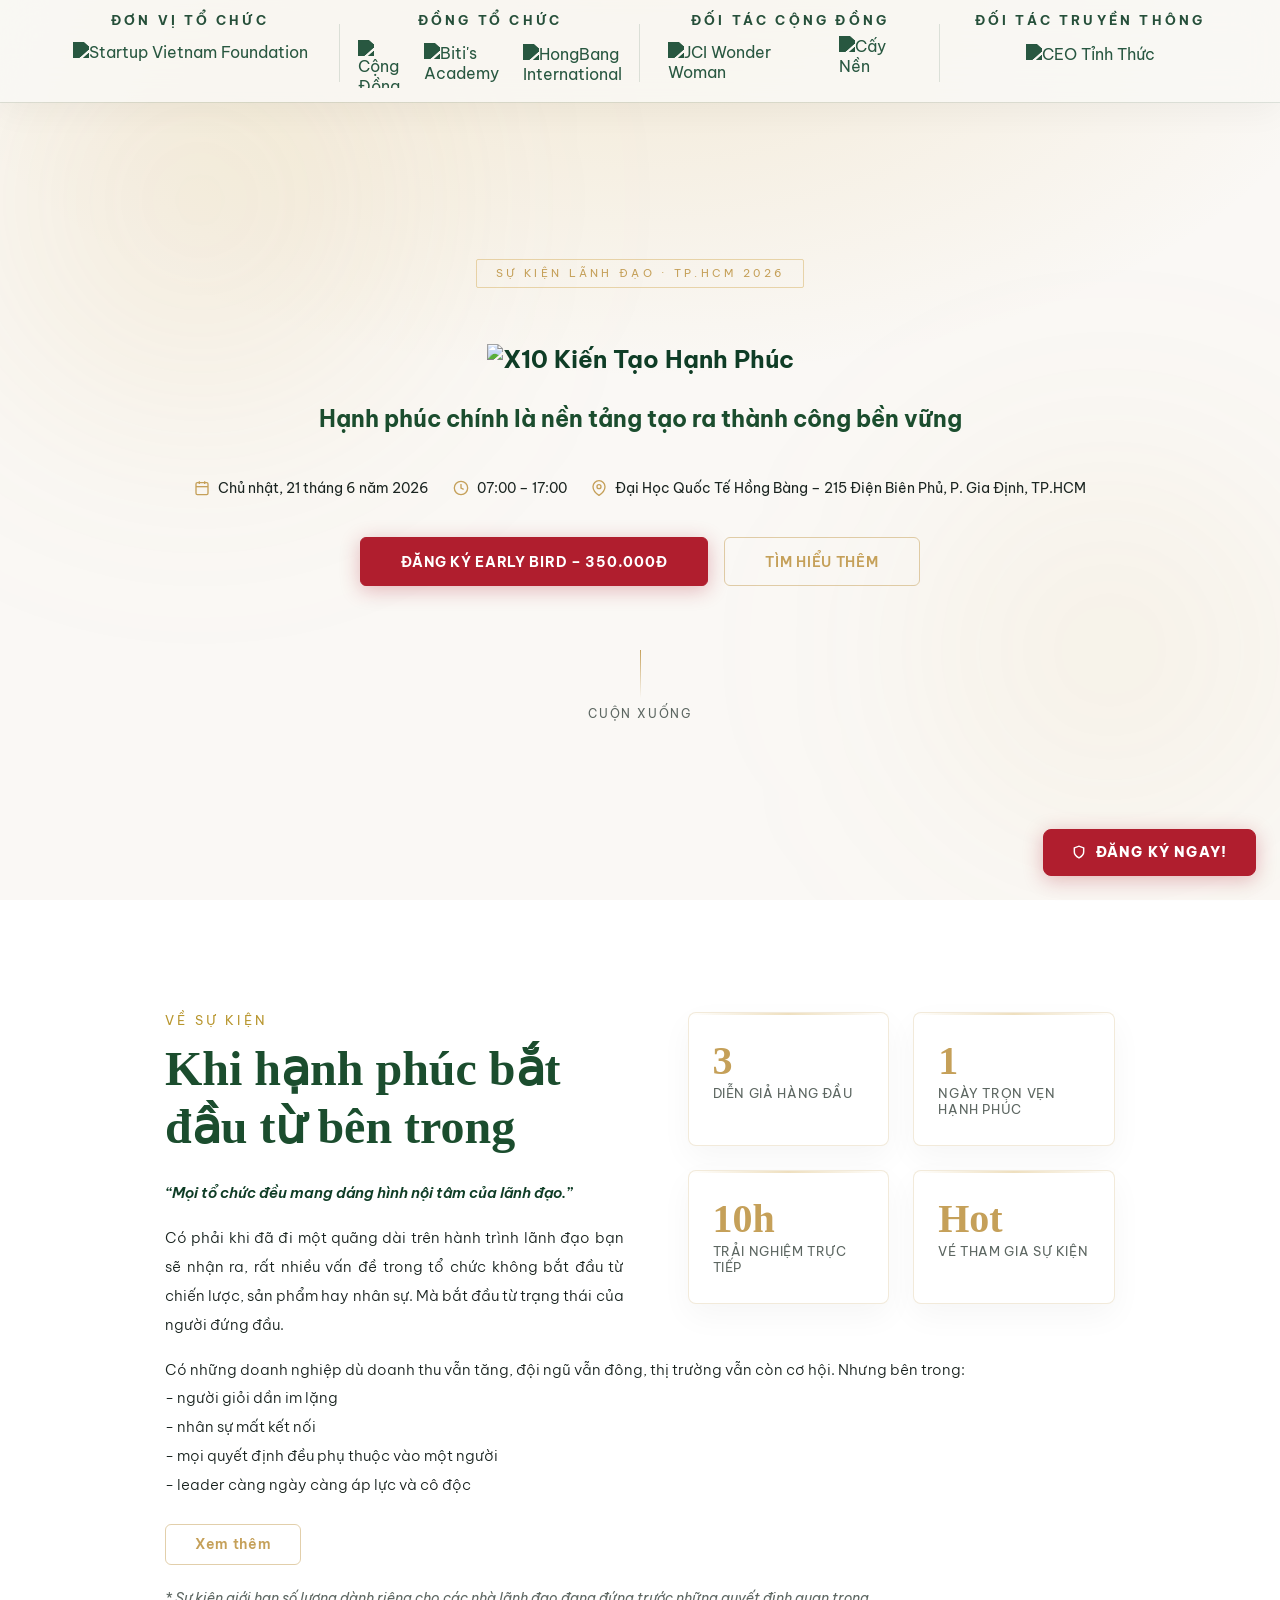
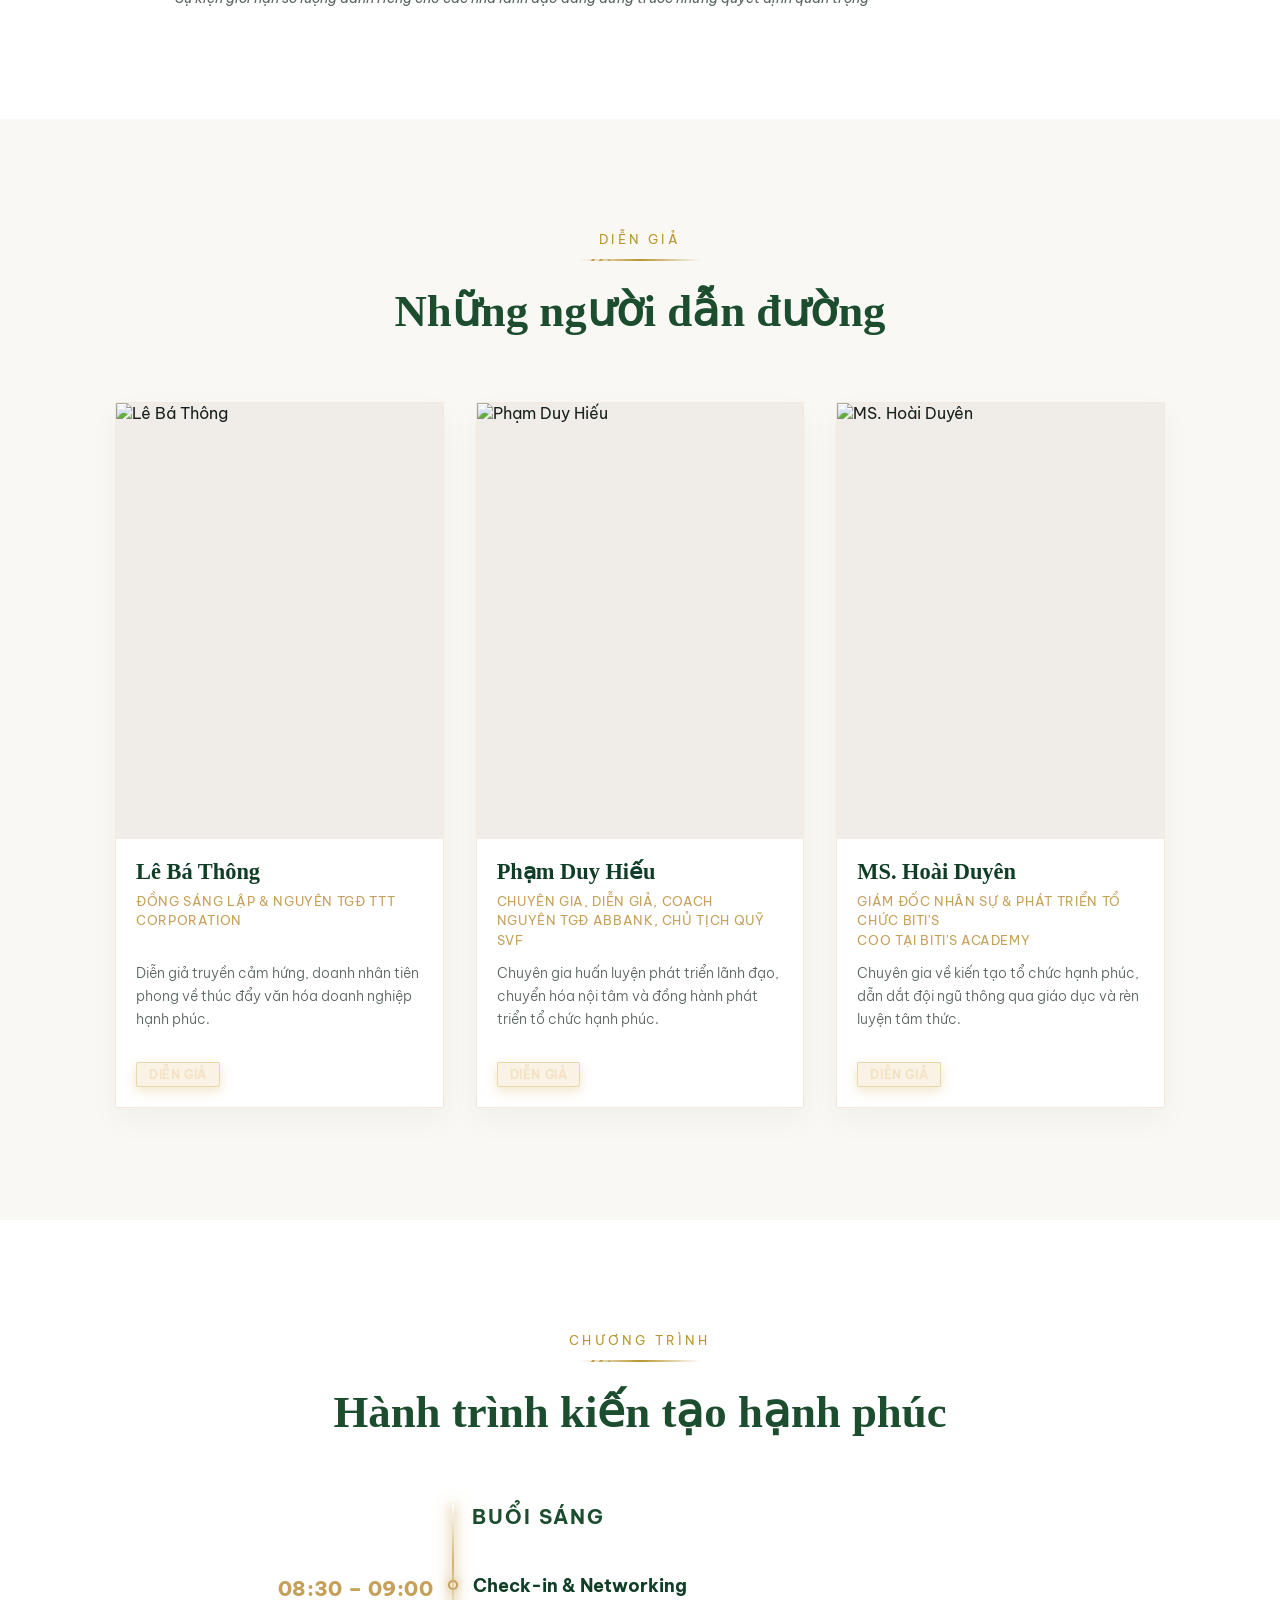
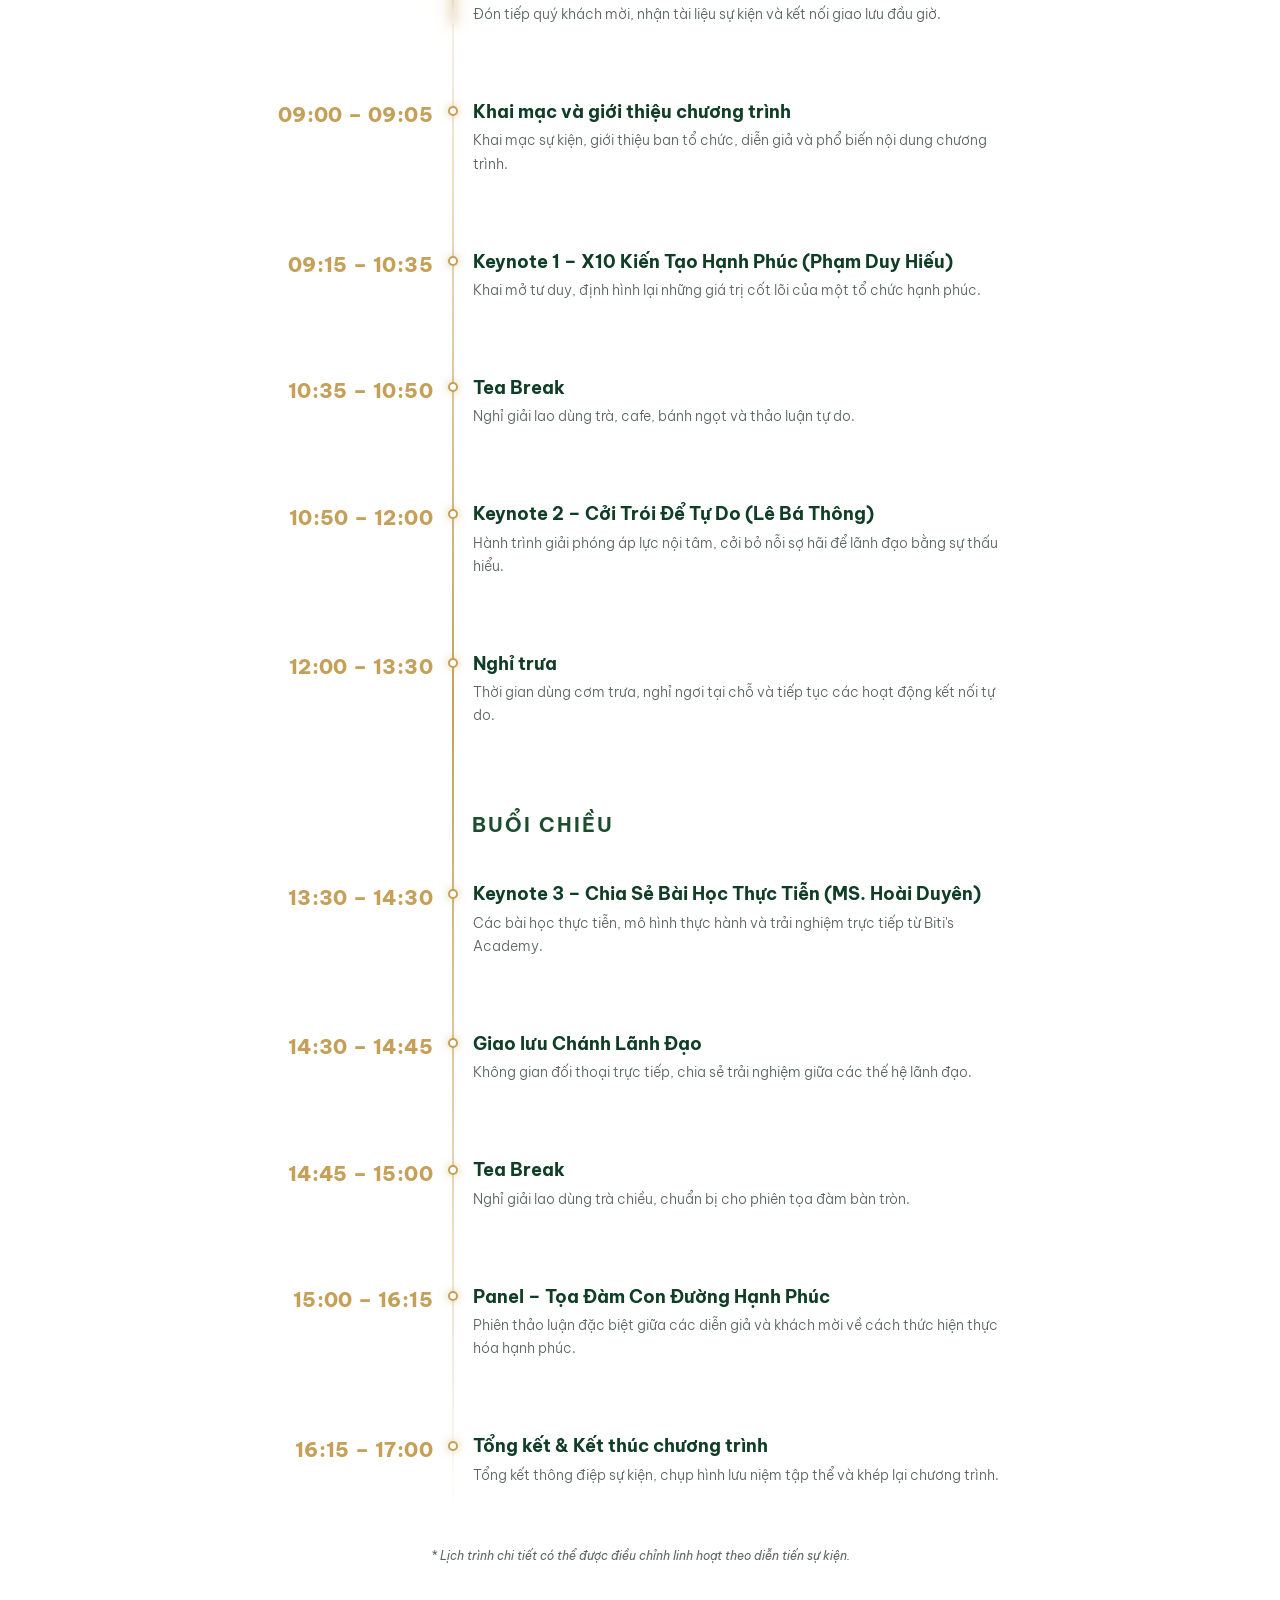
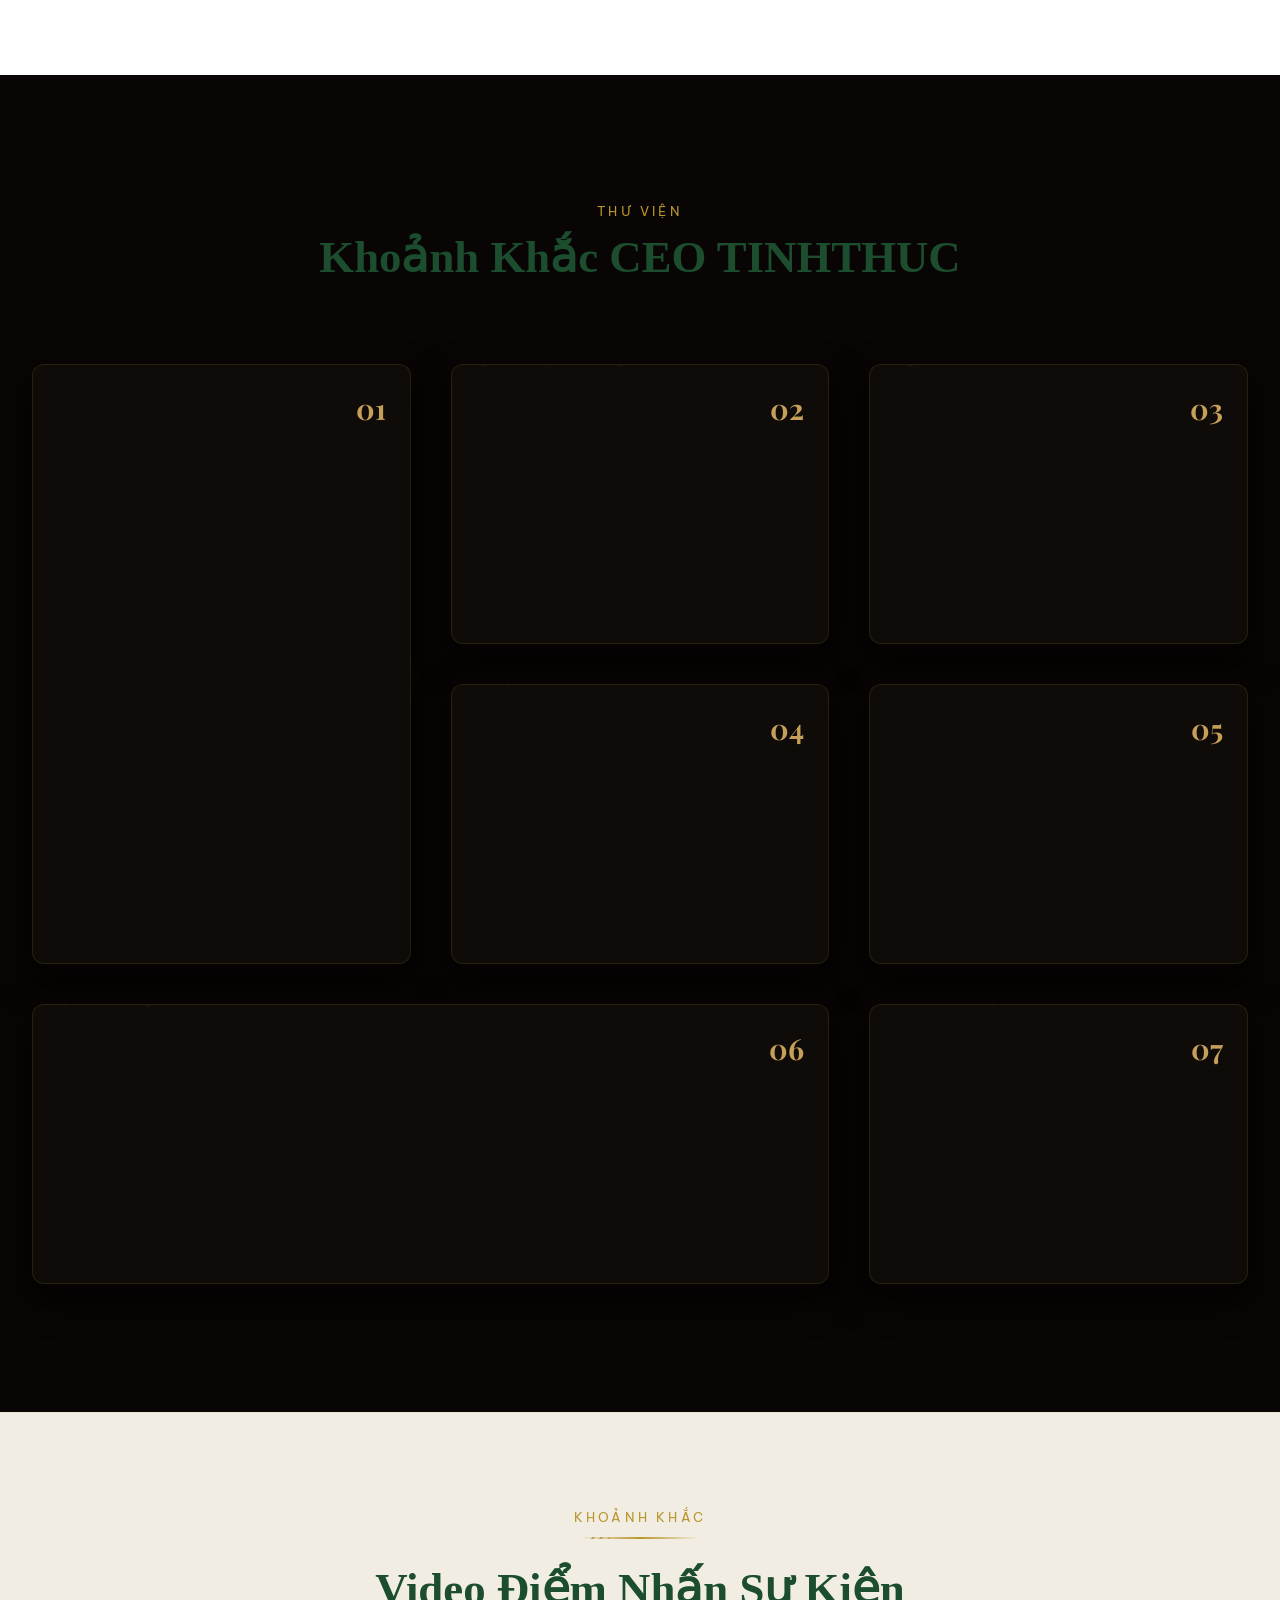
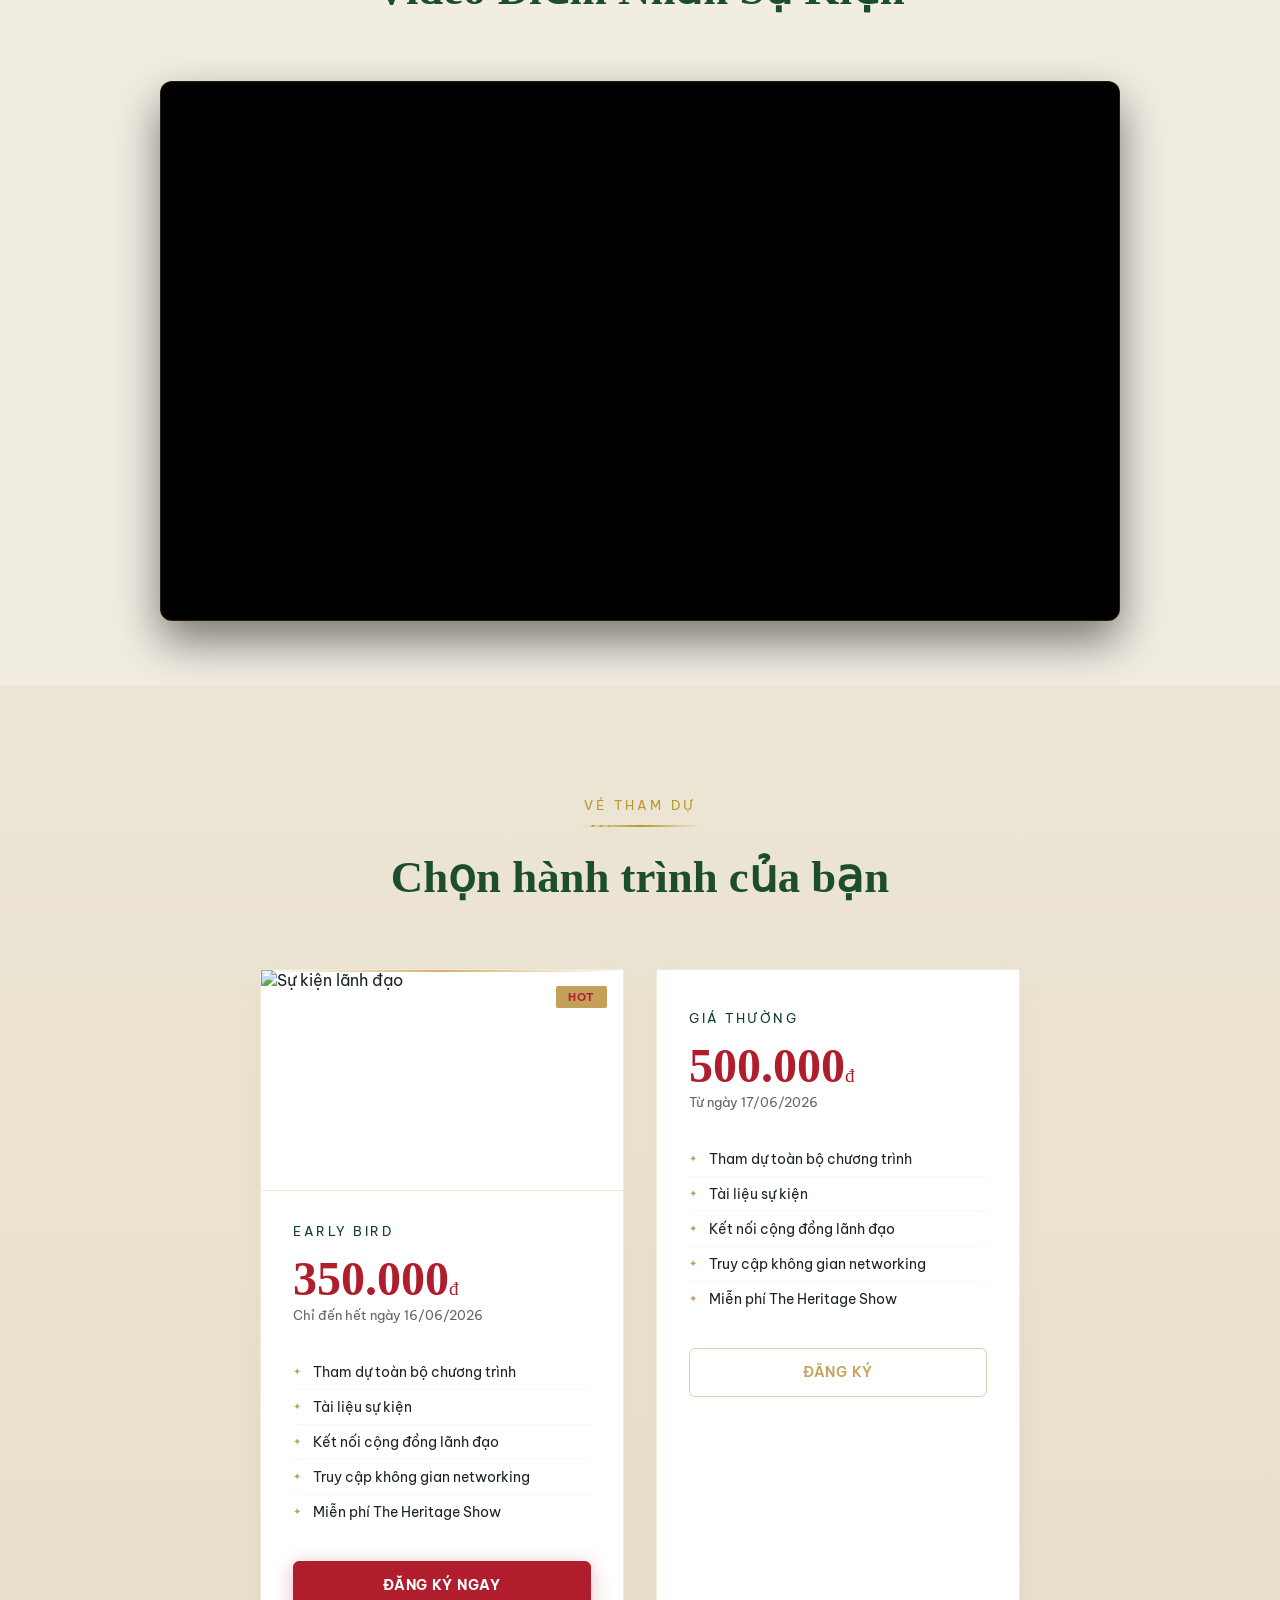
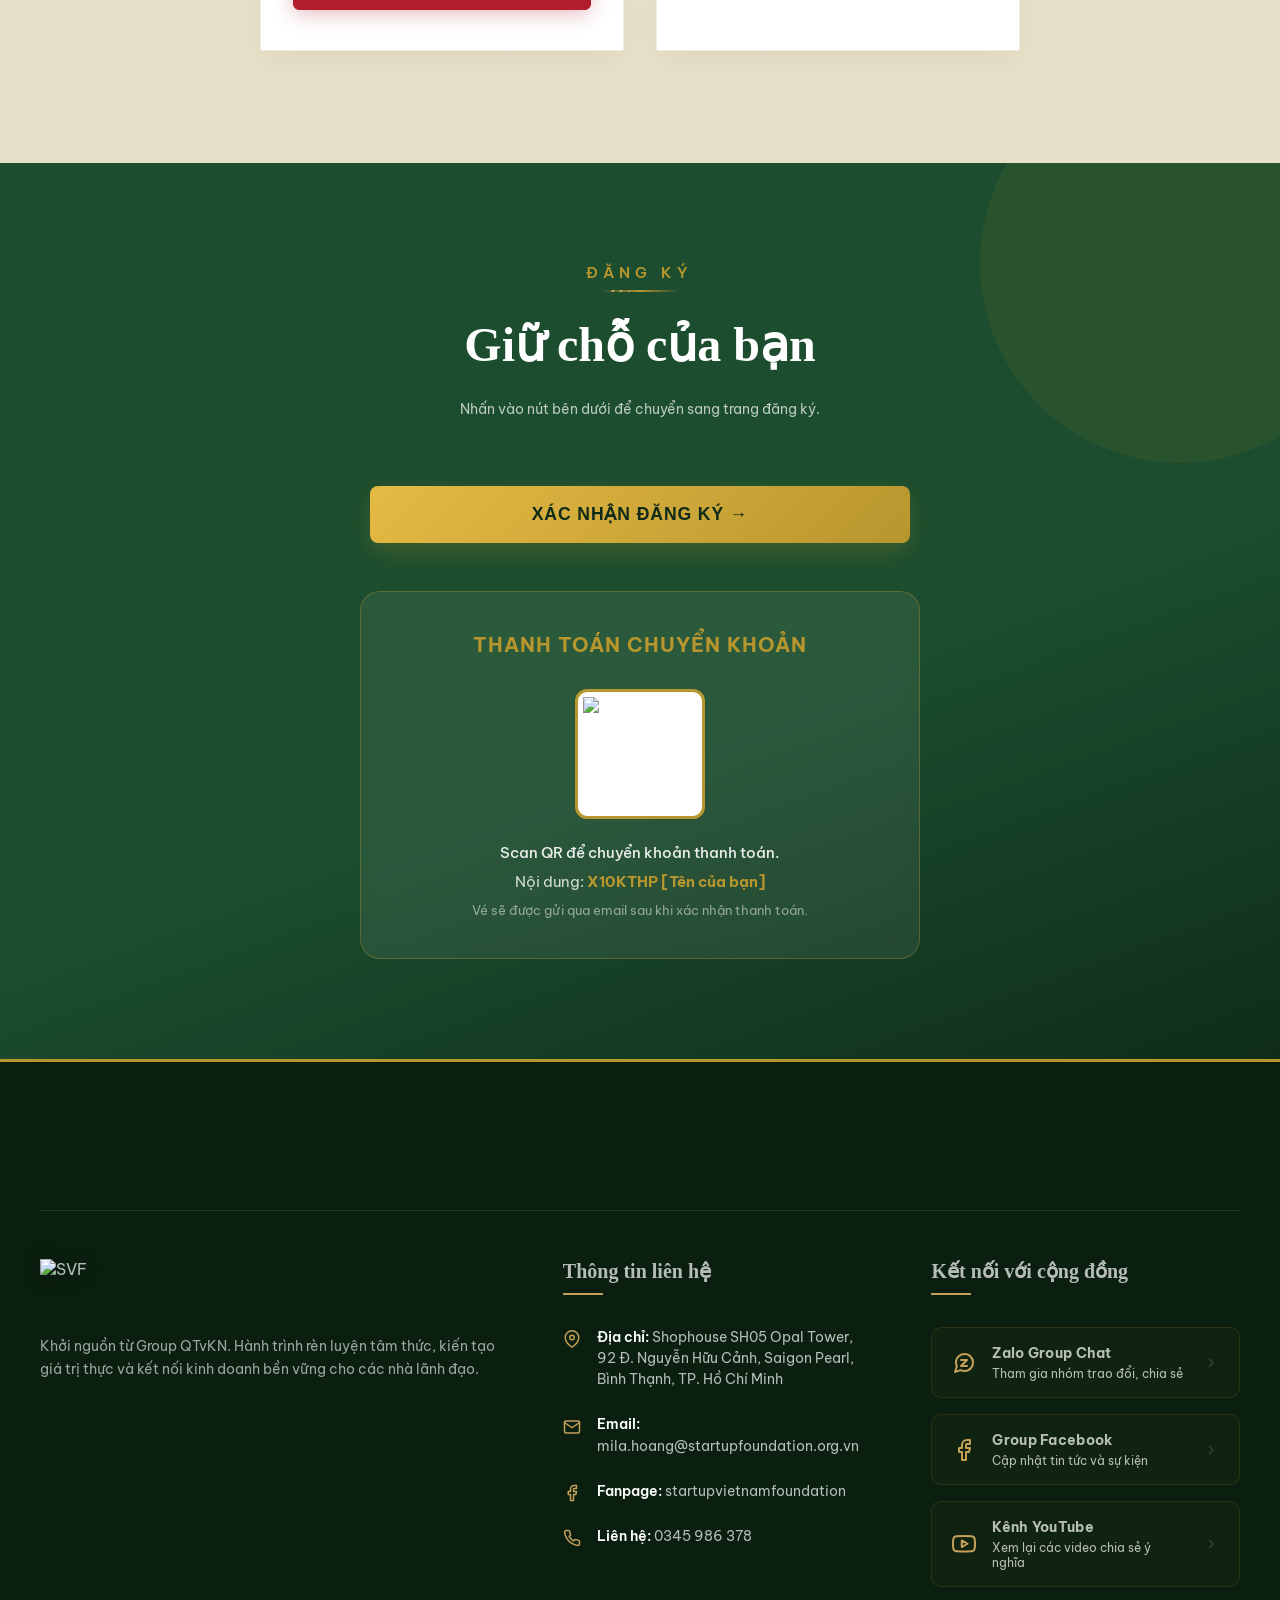
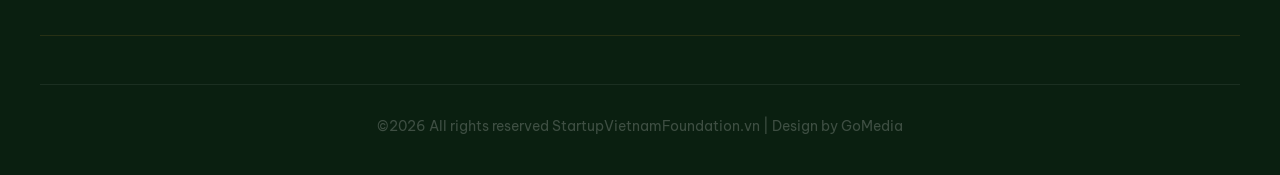
==== commit f46e4b30: "style: fix strong tag color inside qr-note to override global style and display reference code in go" ====
--- a/index.html
+++ b/index.html
@@ -10,7 +10,7 @@
   <link
     href="https://fonts.googleapis.com/css2?family=Be+Vietnam+Pro:ital,wght@0,300;0,400;0,500;0,600;0,700;0,800;0,900;1,300;1,400&family=Playfair+Display:wght@700;900&display=swap"
     rel="stylesheet">
-  <link rel="stylesheet" href="style.css?v=1.0.2">
+  <link rel="stylesheet" href="style.css?v=1.0.3">
 </head>
 
 <body class="loading">
--- a/style.css
+++ b/style.css
@@ -1,3 +1,38 @@
+@font-face {
+      font-family: 'Beautique Display';
+      src: url('BeautiqueDisplay-Regular.otf') format('opentype');
+      font-weight: 400;
+      font-style: normal;
+      font-display: swap;
+    }
+
+    @font-face {
+      font-family: 'Beautique Display';
+      src: url('BeautiqueDisplay-Medium.otf') format('opentype');
+      font-weight: 500;
+      font-style: normal;
+      font-display: swap;
+    }
+
+    @font-face {
+      font-family: 'Beautique Display';
+      src: url('BeautiqueDisplay-Bold.otf') format('opentype');
+      font-weight: 700;
+      font-style: normal;
+      font-display: swap;
+    }
+
+/*
+Theme Name: X10 Kiáº¿n Táº¡o Háº¡nh PhÃºc
+Theme URI: https://startupvietnamfoundation.vn/
+Author: Antigravity
+Author URI: https://startupvietnamfoundation.vn/
+Description: Premium Landing Page Theme for X10 Kiáº¿n Táº¡o Háº¡nh PhÃºc event.
+Version: 1.0.0
+License: GNU General Public License v2 or later
+License URI: http://www.gnu.org/licenses/gpl-2.0.html
+Text Domain: x10-theme
+*/
 @font-face {
       font-family: 'Bridgers Brush';
       src: url('1FTV-VIP-Bridgers-Brush.otf') format('opentype');
@@ -15,19 +50,29 @@
     }
 
     :root {
-      --gold: #C8962A;
-      --gold-light: #E8B84B;
-      --gold-pale: #F5DFA0;
-      --gold-glow: #F0C050;
-      --dark: #0D0A04;
-      --dark-2: #1A1408;
-      --dark-3: #251C0C;
-      --dark-4: #2E2310;
-      --ink: #120E06;
-      --cream: #FDF6E3;
-      --cream-dim: #F5EDCC;
-      --text-muted: #A08B60;
-      --text-body: #D4C49A;
+      /* Bảng màu chính từ poster sự kiện X10 Kiến Tạo Hạnh Phúc - Cải tiến tông Ivory & Forest Green */
+      --color-primary-red: #B01E2E;      /* Màu đỏ Crimson đậm tinh tế cho CTA */
+      --color-primary-green: #0F3D26;    /* Màu xanh lá thông đậm đại diện cho Kiến tạo Hạnh Phúc */
+      --color-accent-gold: #C5A059;      /* Màu vàng Champagne sang trọng */
+      --color-bg-light: #FAF8F5;         /* Nền be sáng Ivory / Alabaster nhã nhặn */
+      --color-text-dark: #1A2420;        /* Chữ chính màu than lá thông đậm dễ đọc */
+      --color-text-muted: #5C6661;       /* Chữ phụ màu xám sương/xanh xô thơm */
+      --color-white: #FFFFFF;
+
+      /* Ghi đè các biến cũ sang hệ màu mới để đảm bảo tính đồng bộ */
+      --gold: var(--color-accent-gold);
+      --gold-light: #D4B26F;             /* Champagne Gold nhạt hơn */
+      --gold-pale: #F3E2C3;              /* Be vàng nhạt */
+      --gold-glow: rgba(197, 160, 89, 0.2);
+      --dark: var(--color-bg-light);
+      --dark-2: var(--color-white);
+      --dark-3: #F0EDE8;
+      --dark-4: #E5DFD5;
+      --ink: var(--color-text-dark);
+      --cream: var(--color-primary-green);
+      --cream-dim: var(--color-primary-green);
+      --text-muted: var(--color-text-muted);
+      --text-body: var(--color-text-dark);
     }
 
     html {
@@ -185,9 +230,9 @@
       background-image: url('KV.png');
       background-size: cover;
       background-position: center;
-      opacity: 0.6;
-      mask-image: linear-gradient(to left, rgba(0, 0, 0, 1) 0%, rgba(0, 0, 0, 0) 100%);
-      -webkit-mask-image: linear-gradient(to left, rgba(0, 0, 0, 1) 0%, rgba(0, 0, 0, 0) 100%);
+      opacity: 0.85;
+      mask-image: linear-gradient(to bottom, rgba(0, 0, 0, 1) 82%, rgba(0, 0, 0, 0) 100%);
+      -webkit-mask-image: linear-gradient(to bottom, rgba(0, 0, 0, 1) 82%, rgba(0, 0, 0, 0) 100%);
       pointer-events: none;
     }
 
@@ -207,155 +252,36 @@
     }
 
     /* Calligraphic Title Grid & Layout */
-    .hero-title-grid {
+    /* Title Image Layout */
+    .hero-title-image-container {
       display: flex;
       justify-content: center;
       align-items: center;
-      gap: clamp(0.5rem, 1.8vw, 1.5rem);
-      /* Balanced central gap to pull columns together while keeping text readable */
-      max-width: 1000px;
       margin: 1.5rem auto 0;
+      max-width: 100%;
       position: relative;
       z-index: 1;
-    }
-
-    .grid-left {
-      display: flex;
-      flex-direction: column;
-      align-items: flex-end;
-      /* Align elements to the right edge (center gutter) to bring Lãnh closer to Đạo */
-      text-align: right;
-    }
-
-    .grid-right {
-      display: flex;
-      flex-direction: column;
-      align-items: flex-start;
-      /* Align elements to the left edge (center gutter) */
-      text-align: left;
-      margin-top: -1.2rem;
-      /* Gentle shift up for "ĐẠO" to align with "MINH TRIẾT" level without clashing */
-    }
-
-    .grid-minh-triet {
-      font-family: 'Playfair Display', serif;
-      font-size: clamp(2.2rem, 4.2vw, 3.5rem);
-      color: #ffffff;
-      text-transform: uppercase;
-      letter-spacing: 0.18em;
-      /* Elegant wider spacing */
-      font-weight: 500;
-      /* Thinner, clean weight to match Image 2 */
-      line-height: 1;
-      margin-bottom: 0.5rem;
-      /* Clean gap to prevent the calligraphy tilde from overlapping */
-      margin-right: 0.5rem;
-      /* Margin right since container is right-aligned */
+      padding: 0 1rem;
+    }
+
+    .hero-title-image {
+      display: block;
+      width: 100%;
+      max-width: clamp(280px, 72vw, 760px);
+      height: auto;
+      object-fit: contain;
       opacity: 0;
-      animation: titleRevealSerif 1.2s cubic-bezier(0.16, 1, 0.3, 1) 0.3s both;
-    }
-
-    .grid-lanh {
-      font-family: 'Bridgers Brush', cursive;
-      font-size: clamp(8rem, 16vw, 13.5rem);
-      color: var(--gold-light);
-      line-height: 0.95;
-      /* Increased line-height for clean, non-overlapping diacritics */
-      margin-top: 0.2rem;
-      margin-right: clamp(1.2rem, 2.5vw, 2.5rem);
-      /* Added horizontal spacing to prevent overlap */
-      text-shadow: 0 4px 20px rgba(200, 150, 42, 0.15);
-      font-weight: normal;
-      opacity: 0;
-      animation: titleRevealBrushLeft 1.2s cubic-bezier(0.16, 1, 0.3, 1) 0.5s both, floatSlowLanh 6s infinite 1.7s ease-in-out;
-    }
-
-    .grid-dao {
-      font-family: 'Bridgers Brush', cursive;
-      font-size: clamp(8rem, 16vw, 13.5rem);
-      color: var(--gold-light);
-      line-height: 0.95;
-      /* Increased line-height for clean, non-overlapping diacritics */
-      margin-left: clamp(1.2rem, 2.5vw, 2.5rem);
-      /* Added horizontal spacing to prevent overlap */
-      margin-bottom: 0.5rem;
-      /* Spacious bottom gap to prevent overlapping with "PHƯƠNG ĐÔNG" below */
-      text-shadow: 0 4px 20px rgba(200, 150, 42, 0.15);
-      font-weight: normal;
-      opacity: 0;
-      animation: titleRevealBrushRight 1.2s cubic-bezier(0.16, 1, 0.3, 1) 0.5s both, floatSlowDao 6s infinite 1.7s ease-in-out;
-    }
-
-    .grid-phuong-dong {
-      font-family: 'Playfair Display', serif;
-      font-size: clamp(2.2rem, 4.2vw, 3.5rem);
-      color: #ffffff;
-      text-transform: uppercase;
-      letter-spacing: 0.18em;
-      /* Elegant wider spacing */
-      font-weight: 500;
-      /* Thinner, clean weight to match Image 2 */
-      line-height: 1.2;
-      /* Beautiful text line height for stacked words */
-      display: flex;
-      flex-direction: column;
-      align-items: flex-start;
-      margin-left: 0.5rem;
-    }
-
-    .grid-phuong-dong span {
-      display: block;
-      opacity: 0;
-    }
-
-    .grid-phuong-dong span:nth-child(1) {
-      animation: titleRevealSerif 1.2s cubic-bezier(0.16, 1, 0.3, 1) 0.7s both;
-    }
-
-    .grid-phuong-dong span:nth-child(2) {
-      animation: titleRevealSerif 1.2s cubic-bezier(0.16, 1, 0.3, 1) 0.8s both;
-    }
-
-
-
-    /* Mobile Responsive Title styling */
-    @media (max-width: 600px) {
-      .hero-title-grid {
-        flex-direction: column;
-        align-items: center;
-        margin-top: 1rem;
-      }
-
-      .grid-left,
-      .grid-right {
-        align-items: center;
-        text-align: center;
-        margin: 0;
-      }
-
-      .grid-right {
-        margin-top: -1.5rem;
-      }
-
-      .grid-minh-triet {
-        margin-left: 0;
-        font-size: 2rem;
-      }
-
-      .grid-lanh {
-        margin-right: 0;
-        font-size: 6.5rem;
-      }
-
-      .grid-dao {
-        margin-left: 0;
-        font-size: 6.5rem;
-      }
-
-      .grid-phuong-dong {
-        margin-left: 0;
-        align-items: center;
-        font-size: 2rem;
+      animation: titleImageReveal 1.2s cubic-bezier(0.16, 1, 0.3, 1) 0.3s both;
+    }
+
+    @keyframes titleImageReveal {
+      from {
+        opacity: 0;
+        transform: translateY(20px) scale(0.98);
+      }
+      to {
+        opacity: 1;
+        transform: translateY(0) scale(1);
       }
     }
 
@@ -546,7 +472,7 @@
     }
 
     .about-heading {
-      font-family: 'Playfair Display', serif;
+      font-family: 'Beautique Display', serif;
       font-size: clamp(2rem, 4vw, 3rem);
       font-weight: 700;
       color: var(--cream);
@@ -610,7 +536,7 @@
     }
 
     .stat-num {
-      font-family: 'Playfair Display', serif;
+      font-family: 'Beautique Display', serif;
       font-size: 2.5rem;
       font-weight: 900;
       color: var(--gold-light);
@@ -694,7 +620,7 @@
     }
 
     .section-title {
-      font-family: 'Playfair Display', serif;
+      font-family: 'Beautique Display', serif;
       font-size: clamp(2rem, 4vw, 2.8rem);
       font-weight: 700;
       color: var(--cream);
@@ -702,10 +628,10 @@
     }
 
     .speakers-grid {
-      max-width: 860px;
+      max-width: 1050px;
       margin: 0 auto;
       display: grid;
-      grid-template-columns: 1fr 1fr;
+      grid-template-columns: repeat(3, 1fr);
       gap: 2rem;
     }
 
@@ -716,6 +642,9 @@
       overflow: hidden;
       transition: transform .3s, box-shadow .3s;
       position: relative;
+      display: flex;
+      flex-direction: column;
+      height: 100%;
     }
 
     .speaker-card::before {
@@ -774,7 +703,7 @@
       display: flex;
       align-items: center;
       justify-content: center;
-      font-family: 'Playfair Display', serif;
+      font-family: 'Beautique Display', serif;
       font-size: 1.8rem;
       color: var(--gold-light);
       font-weight: 700;
@@ -791,10 +720,13 @@
 
     .speaker-info {
       padding: 1.25rem;
+      display: flex;
+      flex-direction: column;
+      flex-grow: 1;
     }
 
     .speaker-name {
-      font-family: 'Playfair Display', serif;
+      font-family: 'Beautique Display', serif;
       font-size: 1.4rem;
       font-weight: 700;
       color: var(--cream);
@@ -809,6 +741,31 @@
       text-transform: uppercase;
       margin-bottom: .75rem;
       line-height: 1.5;
+      min-height: 3.6rem;
+    }
+
+    .speaker-tag {
+      display: inline-block;
+      margin-top: auto;
+      align-self: flex-start;
+      background: linear-gradient(135deg, var(--gold-light), var(--gold));
+      border: 1px solid rgba(255, 255, 255, 0.15);
+      color: #1A2420;
+      font-family: 'Be Vietnam Pro', sans-serif;
+      font-weight: 700;
+      font-size: .8rem;
+      letter-spacing: .05em;
+      text-transform: uppercase;
+      padding: .45rem 1.4rem;
+      border-radius: 4px;
+      box-shadow: 0 4px 12px rgba(200, 150, 42, .25);
+      transition: all 0.3s cubic-bezier(0.25, 0.8, 0.25, 1);
+    }
+
+    .speaker-tag:hover {
+      transform: translateY(-2px);
+      box-shadow: 0 6px 18px rgba(200, 150, 42, .45);
+      background: linear-gradient(135deg, #ffffff 0%, var(--gold-light) 50%, var(--gold) 100%);
     }
 
     .speaker-bio {
@@ -816,6 +773,8 @@
       color: var(--text-muted);
       line-height: 1.7;
       font-weight: 300;
+      min-height: 4.5rem;
+      margin-bottom: 1rem;
     }
 
     .speaker-tag {
@@ -846,7 +805,7 @@
     .schedule-wrap::before {
       content: '';
       position: absolute;
-      left: 135px;
+      left: 212px;
       top: 0;
       bottom: 0;
       width: 2px;
@@ -856,7 +815,7 @@
     .schedule-wrap::after {
       content: '';
       position: absolute;
-      left: 135px;
+      left: 212px;
       top: calc(var(--scroll-progress, 0) * (100% - 120px));
       width: 2px;
       height: 120px;
@@ -868,8 +827,8 @@
 
     .schedule-item {
       display: grid;
-      grid-template-columns: 80px 1fr;
-      gap: 3rem;
+      grid-template-columns: 160px 1fr;
+      gap: 2.5rem;
       padding: 1.75rem 2rem;
       border-radius: 12px;
       border: 1px solid transparent;
@@ -890,17 +849,20 @@
 
     .schedule-time {
       font-family: 'Be Vietnam Pro', sans-serif;
-      font-size: 1.2rem;
+      font-size: 1.25rem;
       color: var(--gold);
       font-weight: 800;
       letter-spacing: .02em;
       padding-top: .15rem;
       text-align: right;
+      font-variant-numeric: tabular-nums;
+      font-feature-settings: "tnum";
+      white-space: nowrap;
     }
 
     .schedule-dot {
       position: absolute;
-      left: 131px;
+      left: 207px;
       top: 2.15rem;
       width: 10px;
       height: 10px;
@@ -961,7 +923,7 @@
       font-size: 1.25rem;
       color: var(--gold-light);
       font-weight: 700;
-      margin-left: 160px;
+      margin-left: 232px;
       margin-top: 2.5rem;
       margin-bottom: 1rem;
       text-transform: uppercase;
@@ -1139,7 +1101,7 @@
     }
 
     .price-amount {
-      font-family: 'Playfair Display', serif;
+      font-family: 'Beautique Display', serif;
       font-size: 3rem;
       font-weight: 900;
       color: var(--gold-light);
@@ -1470,7 +1432,7 @@
 
     /* Col 2: Contact */
     .footer-title {
-      font-family: 'Playfair Display', serif;
+      font-family: 'Beautique Display', serif;
       font-size: 1.25rem;
       font-weight: 700;
       color: var(--gold-light);
@@ -1749,14 +1711,14 @@
       left: 0;
       right: 0;
       z-index: 200;
-      padding: 1.2rem 2.5rem 0.8rem 2.5rem;
+      padding: 0.75rem 2.5rem 0.5rem 2.5rem;
       display: flex;
-      align-items: flex-start;
+      align-items: stretch;
       justify-content: center;
-      gap: 7vw;
-      border-bottom: 2px solid rgba(110, 80, 25, 0.45);
-      box-shadow: 0 4px 20px rgba(0, 0, 0, 0.15);
-      transition: all 0.3s ease;
+      gap: 0;
+      border-bottom: 1px solid rgba(15, 61, 38, 0.12);
+      box-shadow: 0 10px 30px rgba(0, 0, 0, 0.04);
+      transition: all 0.3s cubic-bezier(0.25, 0.8, 0.25, 1);
       overflow: hidden;
     }
 
@@ -1768,86 +1730,109 @@
       right: -15px;
       bottom: -15px;
       z-index: -1;
-      background-image: 
-        linear-gradient(rgba(13, 10, 4, 0.2), rgba(13, 10, 4, 0.2)), 
-        url('KV.png');
-      background-size: cover;
-      background-position: top center;
-      filter: blur(12px);
+      background: rgba(250, 248, 245, 0.85);
+      backdrop-filter: blur(20px);
+      -webkit-backdrop-filter: blur(20px);
       transition: all 0.3s ease;
     }
 
     nav.scrolled {
-      padding: 0.9rem 2.5rem 0.6rem 2.5rem;
-      box-shadow: 0 6px 25px rgba(0, 0, 0, 0.25);
-    }
-
-    nav.scrolled::before {
-      background-image: 
-        linear-gradient(rgba(13, 10, 4, 0.35), rgba(13, 10, 4, 0.35)), 
-        url('KV.png');
+      padding: 0.45rem 2.5rem 0.35rem 2.5rem;
+      box-shadow: 0 10px 35px rgba(0, 0, 0, 0.06);
     }
 
     .nav-section {
       display: flex;
       flex-direction: column;
-      align-items: flex-start;
-      gap: 0;
+      align-items: center;
+      justify-content: flex-start;
+      padding: 0 1.75rem;
+      position: relative;
+      flex: 1;
+      max-width: 300px;
+    }
+
+    .nav-section:not(:last-child)::after {
+      content: '';
+      position: absolute;
+      right: 0;
+      top: 15%;
+      height: 70%;
+      width: 1px;
+      background: rgba(15, 61, 38, 0.12);
     }
 
     .nav-section .section-label {
-      font-size: 0.62rem;
-      font-weight: 500;
+      font-size: 0.52rem;
+      font-weight: 700;
       letter-spacing: 0.12em;
       text-transform: uppercase;
-      color: #ffffff;
+      color: var(--color-primary-green) !important;
       opacity: 0.9;
-      text-align: left;
-      margin-top: 2px;
+      text-align: center;
+      margin-bottom: 4px;
     }
 
     .logos-group {
       display: flex;
       align-items: center;
       justify-content: center;
-      gap: 3.5rem;
+      gap: 1.5rem;
       height: 60px;
-      margin-top: -12px;
+      margin-top: 2px;
     }
 
     .nav-logo-img {
-      height: 70px;
+      height: 48px;
       width: auto;
       object-fit: contain;
-      filter: brightness(0) invert(1) opacity(0.9);
-      transition: transform 0.3s cubic-bezier(0.25, 1, 0.5, 1), filter 0.3s ease;
+      filter: none;
+      opacity: 0.95;
+      transition: transform 0.3s cubic-bezier(0.25, 1, 0.5, 1), opacity 0.3s ease;
     }
 
     .nav-logo-img:hover {
-      transform: scale(1.08);
-      filter: brightness(0) invert(1) opacity(1);
-    }
-
-    /* Individual size overrides for visual consistency matching temp_img2 */
+      transform: scale(1.05);
+      opacity: 1;
+    }
+
+    .nav-logo-img.filter-color {
+      filter: brightness(0) saturate(100%) invert(16%) sepia(48%) saturate(927%) hue-rotate(104deg) brightness(93%) contrast(97%);
+      opacity: 0.85;
+    }
+
+    .nav-logo-img.filter-color:hover {
+      opacity: 1;
+    }
+
+    /* Individual size overrides for visual consistency matching Image 2 */
     .logo-svf {
-      height: 54px;
+      height: 44px;
+    }
+
+    .logo-lanhdao {
+      height: 48px;
+    }
+
+    .logo-bitis {
+      height: 42px;
+    }
+
+    .logo-hongbang {
+      height: 40px;
+    }
+
+    .logo-jci {
+      height: 44px;
     }
 
     .logo-caynen {
-      height: 96px;
-      margin: 0 -8px;
-    }
-
-    .logo-jci {
-      height: 68px;
-    }
-
-    .logo-danang {
-      height: 58px;
+      height: 56px;
     }
 
     .logo-ceo {
-      height: 44px;
+      height: 40px;
+      filter: drop-shadow(0px 0px 1px rgba(15, 61, 38, 0.8)) drop-shadow(0px 0px 1px rgba(15, 61, 38, 0.8));
     }
 
     /* ─── ANIMATIONS ─── */
@@ -2011,44 +1996,31 @@
     .gallery-grid {
       display: grid;
       grid-template-columns: repeat(3, 1fr);
-      gap: 3.5rem;
+      grid-auto-rows: 280px;
+      gap: 2.5rem;
       position: relative;
       margin-top: 5rem;
-    }
-
-    .gallery-column {
-      display: flex;
-      flex-direction: column;
-      gap: 3.5rem;
-      will-change: transform;
-    }
-
-    /* Start center column slightly offset down to establish staggered baseline */
-    .gallery-column.col-center {
-      margin-top: 120px;
     }
 
     .gallery-item {
       position: relative;
       width: 100%;
+      height: 100%;
       border-radius: 12px;
       overflow: hidden;
       box-shadow: 0 15px 35px rgba(0, 0, 0, 0.6);
       border: 1px solid rgba(200, 150, 42, 0.15);
       background: #0f0b08;
-      /* Default aspect ratio */
-      aspect-ratio: 4 / 3;
       transition: border-color 0.5s cubic-bezier(0.25, 1, 0.5, 1), box-shadow 0.5s cubic-bezier(0.25, 1, 0.5, 1);
     }
 
-    /* Staggered Aspect Ratios for dynamic organic flow */
-    .gallery-column.col-left .gallery-item:nth-child(2n),
-    .gallery-column.col-right .gallery-item:nth-child(2n+1) {
-      aspect-ratio: 3 / 4;
-    }
-    
-    .gallery-column.col-center .gallery-item:nth-child(3n+1) {
-      aspect-ratio: 1 / 1;
+    /* Asymmetrical featured spans */
+    .gallery-item.grid-tall {
+      grid-row: span 2;
+    }
+
+    .gallery-item.grid-wide {
+      grid-column: span 2;
     }
 
     .gallery-item:hover {
@@ -2082,7 +2054,20 @@
 
     /* Gallery Overlays and Info */
     .gallery-item-num {
-      display: none;
+      position: absolute;
+      top: 1.5rem;
+      right: 1.5rem;
+      font-family: 'Beautique Display', 'Playfair Display', serif;
+      font-size: 1.8rem;
+      font-weight: 700;
+      color: rgba(200, 150, 42, 0.35);
+      z-index: 2;
+      pointer-events: none;
+      transition: color 0.5s ease;
+    }
+
+    .gallery-item:hover .gallery-item-num {
+      color: rgba(200, 150, 42, 0.85);
     }
 
     .gallery-item-info {
@@ -2090,8 +2075,8 @@
       bottom: 0;
       left: 0;
       right: 0;
-      padding: 4rem 1.5rem 1.5rem 1.5rem;
-      background: linear-gradient(to top, rgba(10, 8, 6, 0.95) 0%, rgba(10, 8, 6, 0.5) 70%, transparent 100%);
+      padding: 5rem 1.5rem 1.5rem 1.5rem;
+      background: linear-gradient(to top, rgba(8, 5, 4, 0.95) 0%, rgba(8, 5, 4, 0.4) 60%, transparent 100%);
       z-index: 2;
       pointer-events: none;
       opacity: 0;
@@ -2116,92 +2101,168 @@
       padding-left: 0.75rem;
     }
 
-    /* Mobile Responsive Overrides */
+    .gallery-item-subtitle {
+      font-family: 'Be Vietnam Pro', sans-serif;
+      font-size: 0.75rem;
+      font-weight: 300;
+      color: rgba(255, 255, 255, 0.7);
+      margin-top: 0.4rem;
+      display: block;
+      line-height: 1.4;
+      padding-left: 0.75rem;
+      opacity: 0;
+      transform: translateY(10px);
+      transition: opacity 0.5s cubic-bezier(0.25, 1, 0.5, 1), transform 0.5s cubic-bezier(0.25, 1, 0.5, 1);
+      transition-delay: 0.08s;
+    }
+
+    .gallery-item:hover .gallery-item-subtitle {
+      opacity: 1;
+      transform: translateY(0);
+    }
+
+    /* Tablet Responsive Overrides */
     @media (max-width: 1024px) {
+      #gallery-vertical {
+        padding: 6rem 1.5rem;
+      }
       .gallery-grid {
+        grid-template-columns: repeat(2, 1fr);
+        grid-auto-rows: 250px;
         gap: 2rem;
-      }
-      .gallery-column.col-center {
-        margin-top: 60px;
-      }
-    }
-
-    @media (max-width: 768px) {
-      #gallery-vertical {
-        padding: 5rem 1.5rem;
-      }
-      .gallery-grid {
-        grid-template-columns: 1fr;
-        gap: 2rem;
-        margin-top: 3rem;
-      }
-      .gallery-column {
-        gap: 2rem;
-        transform: none !important; /* Disable parallax transforms on mobile */
-      }
-      .gallery-column.col-center {
-        margin-top: 0;
-      }
-      .gallery-item {
-        aspect-ratio: 4 / 3 !important; /* Standardize aspect ratio on mobile for readability */
+        margin-top: 3.5rem;
+      }
+      /* Maintain a complete filled layout on 2-col grids */
+      .gallery-item.grid-tall {
+        grid-row: span 2;
+        grid-column: span 1;
+      }
+      .gallery-item.grid-wide,
+      .gallery-item:last-child {
+        grid-column: span 2;
       }
       .gallery-item-info {
         opacity: 1;
         transform: translateY(0);
+        padding: 3rem 1.2rem 1.2rem 1.2rem;
+      }
+      .gallery-item-subtitle {
+        opacity: 0.95;
+        transform: translateY(0);
+      }
+    }
+
+    /* Mobile Responsive Overrides */
+    @media (max-width: 768px) {
+      #gallery-vertical {
+        padding: 5rem 1.2rem;
+      }
+      .gallery-grid {
+        grid-template-columns: 1fr;
+        grid-auto-rows: 220px;
+        gap: 1.5rem;
+        margin-top: 2.5rem;
+      }
+      .gallery-item.grid-tall,
+      .gallery-item.grid-wide,
+      .gallery-item:last-child {
+        grid-row: span 1;
+        grid-column: span 1;
+      }
+      .gallery-item-num {
+        top: 1rem;
+        right: 1rem;
+        font-size: 1.5rem;
+      }
+      .gallery-item-info {
         padding: 2.5rem 1rem 1rem 1rem;
       }
     }
 
     /* ─── RESPONSIVE ─── */
-    @media (max-width: 768px) {
+    @media (max-width: 1024px) {
       nav {
-        padding: 0.6rem 1rem;
-        gap: 1rem;
-        flex-direction: row;
-        justify-content: center;
-        align-items: center;
+        position: relative !important;
+        padding: 1.25rem 0.5rem !important;
+        display: grid !important;
+        grid-template-columns: repeat(2, 1fr) !important;
+        gap: 1.25rem 0.75rem !important;
+        height: auto !important;
+        overflow: visible !important;
+        background: rgba(250, 248, 245, 0.96) !important;
+        box-shadow: 0 4px 15px rgba(0, 0, 0, 0.05) !important;
+        border-bottom: 1px solid rgba(15, 61, 38, 0.1) !important;
       }
 
       .nav-section {
-        flex-direction: row;
-        gap: 0.75rem;
+        display: flex !important;
+        flex-direction: column !important;
+        align-items: center !important;
+        justify-content: flex-start !important;
+        width: 100% !important;
+        padding: 0 4px !important;
+        max-width: none !important;
+        flex: none !important;
+      }
+
+      .nav-section:not(:last-child)::after {
+        display: none !important;
       }
 
       .nav-section .section-label {
-        display: none;
+        display: block !important;
+        font-size: 0.58rem !important;
+        font-weight: 700 !important;
+        letter-spacing: 0.08em !important;
+        text-transform: uppercase !important;
+        color: var(--color-primary-green) !important;
+        opacity: 0.85;
+        text-align: center;
+        margin-bottom: 6px !important;
       }
 
       .logos-group {
-        display: flex;
-        align-items: center;
-        gap: 0.85rem;
-        height: auto;
-        margin-top: 0;
+        display: flex !important;
+        flex-wrap: wrap !important;
+        justify-content: center !important;
+        align-items: center !important;
+        gap: 0.75rem !important;
+        height: auto !important;
+        margin-top: 0 !important;
+        width: 100% !important;
       }
 
       .nav-logo-img {
-        height: 20px;
+        height: 28px !important;
       }
 
       .logo-svf {
-        height: 14px;
+        height: 28px !important;
+      }
+
+      .logo-lanhdao {
+        height: 30px !important;
+      }
+
+      .logo-bitis {
+        height: 26px !important;
+      }
+
+      .logo-hongbang {
+        height: 24px !important;
+      }
+
+      .logo-jci {
+        height: 28px !important;
       }
 
       .logo-caynen {
-        height: 28px;
-        margin: 0 -2px;
-      }
-
-      .logo-jci {
-        height: 18px;
-      }
-
-      .logo-danang {
-        height: 16px;
+        height: 38px !important;
+        margin: 0 !important;
       }
 
       .logo-ceo {
-        height: 12px;
+        height: 26px !important;
       }
 
       .about-stats {
@@ -2234,6 +2295,77 @@
       .sticky-cta a {
         padding: .65rem 1.25rem;
         font-size: .8rem;
+      }
+    }
+
+    /* Mobile Responsive styling for Header Nav Partners */
+    @media (max-width: 768px) {
+      nav {
+        display: flex !important;
+        flex-direction: column !important;
+        align-items: center !important;
+        gap: 1rem !important;
+        padding: 1.25rem 1rem !important;
+      }
+
+      .nav-section {
+        width: 100% !important;
+        display: flex !important;
+        flex-direction: column !important;
+        align-items: center !important;
+        padding: 0 !important;
+      }
+
+      .nav-section:not(:last-child)::after {
+        display: none !important;
+      }
+
+      .nav-section .section-label {
+        font-size: 0.58rem !important;
+        margin-bottom: 6px !important;
+      }
+
+      .logos-group {
+        display: flex !important;
+        flex-direction: row !important;
+        flex-wrap: wrap !important;
+        justify-content: center !important;
+        align-items: center !important;
+        gap: 1.5rem !important;
+        width: 100% !important;
+        height: auto !important;
+      }
+
+      .nav-logo-img {
+        height: 32px !important;
+      }
+
+      .logo-svf {
+        height: 32px !important;
+      }
+
+      .logo-lanhdao {
+        height: 34px !important;
+      }
+
+      .logo-bitis {
+        height: 30px !important;
+      }
+
+      .logo-hongbang {
+        height: 28px !important;
+      }
+
+      .logo-jci {
+        height: 32px !important;
+      }
+
+      .logo-caynen {
+        height: 42px !important;
+      }
+
+      .logo-ceo {
+        height: 30px !important;
       }
     }
 
@@ -2333,4 +2465,731 @@
       to {
         opacity: 1;
       }
+    }
+
+    /* ─── TEXT LOGO PLACEHOLDERS ─── */
+    .nav-logo-placeholder {
+      font-family: 'Beautique Display', serif;
+      font-weight: 700;
+      color: var(--gold-light);
+      font-size: 10px;
+      letter-spacing: 0.08em;
+      text-transform: uppercase;
+      border: 1px solid rgba(200, 150, 42, 0.35);
+      padding: 3px 6px;
+      border-radius: 4px;
+      white-space: nowrap;
+      background: rgba(200, 150, 42, 0.08);
+      display: inline-block;
+      transition: all 0.3s ease;
+    }
+    
+    .nav-logo-placeholder:hover {
+      border-color: var(--gold-light);
+      background: rgba(200, 150, 42, 0.15);
+      transform: translateY(-1px);
+    }
+    
+    .nav-logo-placeholder.font-small {
+      font-size: 8px;
+    }
+
+    .partner-logo-placeholder {
+      font-family: 'Beautique Display', serif;
+      font-weight: 700;
+      color: var(--gold-light);
+      font-size: 14px;
+      letter-spacing: 0.1em;
+      text-transform: uppercase;
+      border: 1px solid rgba(200, 150, 42, 0.35);
+      padding: 8px 16px;
+      border-radius: 4px;
+      background: rgba(200, 150, 42, 0.08);
+      display: inline-block;
+      white-space: nowrap;
+      margin: 8px;
+      transition: all 0.3s ease;
+    }
+
+    .partner-logo-placeholder:hover {
+      border-color: var(--gold-light);
+      background: rgba(200, 150, 42, 0.15);
+      transform: translateY(-2px);
+    }
+
+    .partner-logo-placeholder.footer-ver {
+      font-size: 11px;
+      padding: 4px 8px;
+      opacity: 0.8;
+      border-color: rgba(200, 150, 42, 0.2);
+    }
+
+    @media (min-width: 1025px) {
+      .nav-logo-placeholder {
+        font-size: 12px;
+        padding: 5px 10px;
+        letter-spacing: 0.1em;
+      }
+      .nav-logo-placeholder.font-small {
+        font-size: 10px;
+      }
+    }
+
+    /* ─── THEME PALETTE OVERRIDES ─── */
+    h1, h2, .section-title, .about-heading, .schedule-section-title, .price-label, .pricing-title, .footer-title {
+      color: var(--color-primary-green) !important;
+    }
+    
+    .hero-x10 {
+      color: #C8102E !important;
+      text-shadow: 0 2px 10px rgba(200, 16, 46, 0.1) !important;
+    }
+
+    .hero-kientao {
+      color: #B8962E !important;
+    }
+
+    .hero-slash {
+      color: #C8102E !important;
+    }
+
+    .hero-hanhphuc {
+      color: #1B4D2E !important;
+    }
+
+    .hero-subtitle, .hero-subtitle span {
+      color: #1B4D2E !important;
+      font-family: 'Be Vietnam Pro', sans-serif !important;
+      font-weight: 700 !important;
+      font-size: clamp(1rem, 2.2vw, 1.45rem) !important;
+    }
+
+    .stat-num, .gallery-item-num, .schedule-time, .hero-kicker {
+      color: var(--color-accent-gold) !important;
+    }
+
+    .price-badge, .price-amount, .price-amount span {
+      color: var(--color-primary-red) !important;
+    }
+
+    strong {
+      color: var(--color-primary-green) !important;
+      font-weight: 700;
+    }
+
+    .divider, .schedule-dot, .hero-meta-item svg, .footer-bottom, .nav-logo-placeholder, .partner-logo-placeholder {
+      border-color: var(--color-accent-gold) !important;
+    }
+
+    .divider::after {
+      background: linear-gradient(90deg, transparent, var(--color-accent-gold), #ffffff, var(--color-accent-gold), transparent) !important;
+    }
+
+    .schedule-wrap::before {
+      background: linear-gradient(to bottom, transparent, var(--color-accent-gold), transparent) !important;
+    }
+
+    .btn-primary, .sticky-cta a, button[type="submit"] {
+      background: var(--color-primary-red) !important;
+      color: var(--color-white) !important;
+      border-color: var(--color-primary-red) !important;
+      box-shadow: 0 4px 20px rgba(176, 30, 46, 0.3) !important;
+    }
+
+    .btn-primary:hover, .sticky-cta a:hover, button[type="submit"]:hover {
+      background: var(--color-primary-green) !important;
+      color: var(--color-white) !important;
+      border-color: var(--color-primary-green) !important;
+      box-shadow: 0 10px 30px rgba(15, 61, 38, 0.4) !important;
+    }
+
+    .btn-outline, .btn-readmore {
+      background: transparent !important;
+      color: var(--color-accent-gold) !important;
+      border: 1px solid rgba(197, 160, 89, 0.5) !important;
+      box-shadow: none !important;
+    }
+
+    .btn-outline:hover, .btn-readmore:hover {
+      background: rgba(197, 160, 89, 0.1) !important;
+      border-color: var(--color-accent-gold) !important;
+      color: var(--color-accent-gold) !important;
+      box-shadow: 0 8px 25px rgba(197, 160, 89, 0.15) !important;
+    }
+
+    footer {
+      background: var(--color-primary-green) !important;
+      color: var(--color-white) !important;
+      border-top: 1px solid var(--color-accent-gold) !important;
+    }
+
+    footer a, footer span, footer p, .footer-text, .footer-title, .footer-text strong, footer .brand-desc, footer .partners-title {
+      color: var(--color-white) !important;
+    }
+
+        nav::before, nav.scrolled::before {
+      background: rgba(250, 248, 245, 0.85) !important;
+      background-image: none !important;
+      opacity: 1 !important;
+      backdrop-filter: blur(20px);
+      -webkit-backdrop-filter: blur(20px);
+    }
+
+    nav.scrolled {
+      border-bottom: 2px solid var(--color-accent-gold) !important;
+    }
+
+    nav span, nav a, .nav-logo-placeholder {
+      color: var(--color-primary-green) !important;
+      border-color: rgba(15, 61, 38, 0.12) !important;
+    }
+
+    .stat-card, .speaker-card, .price-card {
+      background: var(--color-white) !important;
+      box-shadow: 0 12px 32px rgba(26, 36, 30, 0.04) !important;
+      border-color: rgba(197, 160, 89, 0.22) !important;
+      transition: all 0.4s cubic-bezier(0.16, 1, 0.3, 1) !important;
+    }
+
+    .stat-card:hover, .speaker-card:hover, .price-card:hover {
+      box-shadow: 0 18px 40px rgba(197, 160, 89, 0.12) !important;
+      border-color: var(--color-accent-gold) !important;
+      transform: translateY(-4px) !important;
+    }
+
+    #hero::before {
+      opacity: 0.85 !important;
+    }
+
+    /* ─── CUSTOM SECTION AND LAYOUT OVERRIDES ─── */
+    
+    /* Toàn bộ body / page wrapper */
+    body {
+      background-color: #F5F0E8 !important;
+    }
+
+    /* Section Video */
+    #video, #event-video, .section-video {
+      background: #F2EDE3 !important;  /* be ấm nhạt như nền poster */
+    }
+
+    /* Section Vé / Pricing */
+    #tickets, #pricing, .section-tickets {
+      background: linear-gradient(180deg, #EDE5D5 0%, #E8DFC8 100%) !important;
+    }
+
+    /* ─── SECTION ĐĂNG KÝ (REDESIGN) ─── */
+    #register {
+      background: linear-gradient(160deg, #1B4D2E 60%, #0f2d1a 100%) !important;
+      color: #FFFFFF !important;
+      padding: 100px 40px !important;
+      position: relative !important;
+      overflow: hidden !important;
+    }
+
+    #register::before {
+      content: '' !important;
+      position: absolute !important;
+      width: 400px !important;
+      height: 400px !important;
+      background: rgba(184, 150, 46, 0.08) !important;
+      border-radius: 50% !important;
+      top: -100px !important;
+      right: -100px !important;
+      z-index: 1 !important;
+      pointer-events: none !important;
+    }
+
+    #register .section-label {
+      color: #B8962E !important;
+      letter-spacing: 0.35em !important;
+      font-size: 0.95rem !important;
+      font-weight: 600 !important;
+      text-transform: uppercase !important;
+      margin-bottom: 0.5rem !important;
+      text-align: center !important;
+    }
+
+    #register .divider {
+      width: 80px !important;
+      height: 2px !important;
+      background: linear-gradient(90deg, transparent, #B8962E, transparent) !important;
+      margin: 0 auto 1.5rem !important;
+      border: none !important;
+    }
+
+    #register .section-title {
+      color: #FFFFFF !important;
+      font-size: clamp(2.2rem, 6vw, 3rem) !important;
+      font-weight: 800 !important;
+      text-align: center !important;
+      margin-top: 0.5rem !important;
+      margin-bottom: 1.5rem !important;
+    }
+
+    .btn-register-cta {
+      display: inline-block !important;
+      background: linear-gradient(135deg, #E5BA44, #B8962E) !important;
+      color: #0F2A19 !important;
+      font-size: 1.1rem !important;
+      font-weight: 700 !important;
+      letter-spacing: 0.05em !important;
+      text-transform: uppercase !important;
+      border: none !important;
+      border-radius: 8px !important;
+      padding: 18px 56px !important;
+      box-shadow: 0 8px 25px rgba(184, 150, 46, 0.25) !important;
+      cursor: pointer !important;
+      transition: all 0.3s cubic-bezier(0.25, 0.8, 0.25, 1) !important;
+      text-decoration: none !important;
+      text-align: center !important;
+      width: 100% !important;
+      max-width: 540px !important;
+    }
+
+    .btn-register-cta:hover {
+      transform: translateY(-3px) !important;
+      box-shadow: 0 12px 35px rgba(184, 150, 46, 0.45) !important;
+      color: #0F2A19 !important;
+      background: linear-gradient(135deg, #F0C955, #C7A435) !important;
+    }
+
+    .register-grid {
+      display: grid !important;
+      grid-template-columns: 1fr !important;
+      gap: 40px !important;
+      max-width: 720px !important;
+      margin: 0 auto !important;
+      position: relative !important;
+      z-index: 2 !important;
+    }
+
+    .register-box {
+      background: rgba(255, 255, 255, 0.07) !important;
+      border: 1px solid rgba(184, 150, 46, 0.35) !important;
+      border-radius: 20px !important;
+      padding: 40px !important;
+      backdrop-filter: blur(8px) !important;
+      -webkit-backdrop-filter: blur(8px) !important;
+      display: flex !important;
+      flex-direction: column !important;
+      align-items: center !important;
+      text-align: center !important;
+      transition: all 0.4s ease !important;
+      height: 100% !important;
+      justify-content: flex-start !important;
+    }
+
+    .register-box:hover {
+      border-color: rgba(184, 150, 46, 0.65) !important;
+      box-shadow: 0 15px 35px rgba(0, 0, 0, 0.25), 0 0 25px rgba(184, 150, 46, 0.15) !important;
+      transform: translateY(-5px) !important;
+    }
+
+    .register-box:hover .qr-image-container {
+      box-shadow: 0 0 20px rgba(184, 150, 46, 0.5) !important;
+      transform: scale(1.03) !important;
+    }
+
+    .register-box:hover .hotline-icon-wrap {
+      background: rgba(184, 150, 46, 0.25) !important;
+      box-shadow: 0 0 20px rgba(184, 150, 46, 0.5) !important;
+      transform: scale(1.05) rotate(10deg) !important;
+    }
+
+    .qr-box-new .qr-title {
+      font-family: 'Be Vietnam Pro', sans-serif !important;
+      font-size: 1.25rem !important;
+      font-weight: 700 !important;
+      color: #B8962E !important;
+      letter-spacing: 0.05em !important;
+      margin-bottom: 0.5rem !important;
+    }
+
+    .qr-image-container {
+      width: 130px !important;
+      height: 130px !important;
+      border: 3px solid #B8962E !important;
+      border-radius: 12px !important;
+      overflow: hidden !important;
+      margin: 1.5rem auto !important;
+      background: #FFFFFF !important;
+      display: flex !important;
+      align-items: center !important;
+      justify-content: center !important;
+      padding: 5px !important;
+      transition: all 0.4s ease !important;
+    }
+
+    .qr-img-element {
+      width: 100% !important;
+      height: 100% !important;
+      object-fit: contain !important;
+      display: block !important;
+    }
+
+    .qr-instructions {
+      font-size: 0.95rem !important;
+      color: rgba(255, 255, 255, 0.9) !important;
+      margin-bottom: 0.5rem !important;
+      font-weight: 500 !important;
+    }
+
+    .qr-note {
+      font-size: 0.95rem !important;
+      color: rgba(255, 255, 255, 0.8) !important;
+      margin-bottom: 0.5rem !important;
+    }
+
+    .qr-note strong {
+      color: #B8962E !important;
+    }
+
+    .qr-disclaimer {
+      font-size: 0.8rem !important;
+      color: rgba(255, 255, 255, 0.5) !important;
+      margin: 0 !important;
+      margin-top: auto !important;
+    }
+
+    .hotline-title {
+      font-family: 'Be Vietnam Pro', sans-serif !important;
+      color: rgba(255, 255, 255, 0.6) !important;
+      font-size: 0.95rem !important;
+      letter-spacing: 0.1em !important;
+      text-transform: uppercase !important;
+      margin-bottom: 1.5rem !important;
+      font-weight: 600 !important;
+    }
+
+    .hotline-icon-wrap {
+      width: 60px !important;
+      height: 60px !important;
+      background: rgba(184, 150, 46, 0.15) !important;
+      border: 1px solid rgba(184, 150, 46, 0.3) !important;
+      border-radius: 50% !important;
+      display: flex !important;
+      align-items: center !important;
+      justify-content: center !important;
+      margin-bottom: 1.5rem !important;
+      color: #B8962E !important;
+      transition: all 0.4s ease !important;
+    }
+
+    .phone-svg {
+      width: 28px !important;
+      height: 28px !important;
+    }
+
+    .hotline-number {
+      font-size: 1.8rem !important;
+      color: #FFFFFF !important;
+      font-weight: 700 !important;
+      text-decoration: none !important;
+      transition: color 0.3s ease !important;
+      margin-bottom: 1.5rem !important;
+      display: inline-block !important;
+      white-space: nowrap !important;
+    }
+
+    .hotline-number:hover {
+      color: #B8962E !important;
+    }
+
+    .hotline-desc {
+      font-size: 0.9rem !important;
+      color: rgba(255, 255, 255, 0.7) !important;
+      line-height: 1.6 !important;
+      margin: 0 !important;
+      margin-top: auto !important;
+    }
+
+    /* ─── FOOTER (REDESIGN) ─── */
+    footer {
+      background: #0A1F10 !important;
+      color: rgba(255, 255, 255, 0.7) !important;
+      border-top: 3px solid #B8962E !important;
+      padding: 100px 40px 40px 40px !important;
+      position: relative !important;
+    }
+
+    .footer-partners-section {
+      width: 100% !important;
+      text-align: center !important;
+    }
+
+    .footer-partners-label {
+      color: #B8962E !important;
+      letter-spacing: 0.25em !important;
+      text-transform: uppercase !important;
+      font-size: 0.9rem !important;
+      font-weight: 700 !important;
+      margin-bottom: 2rem !important;
+    }
+
+    .footer-partners-logos {
+      display: flex !important;
+      gap: 32px !important;
+      flex-wrap: wrap !important;
+      justify-content: center !important;
+      align-items: center !important;
+      margin: 0 auto !important;
+      max-width: 1000px !important;
+    }
+
+    .footer-partner-text {
+      font-family: 'Beautique Display', serif !important;
+      font-weight: 700 !important;
+      font-size: 14px !important;
+      letter-spacing: 0.08em !important;
+      text-transform: uppercase !important;
+      color: rgba(255, 255, 255, 0.55) !important;
+      transition: color 0.3s ease !important;
+      cursor: default !important;
+    }
+
+    .footer-partner-text:hover {
+      color: #B8962E !important;
+    }
+
+    .footer-partner-img {
+      height: 24px !important;
+      width: auto !important;
+      opacity: 0.55 !important;
+      transition: opacity 0.3s ease !important;
+      filter: brightness(0) invert(1) !important;
+    }
+
+    .footer-partner-img:hover {
+      opacity: 1 !important;
+      filter: none !important;
+    }
+
+    .footer-divider-line {
+      width: 100% !important;
+      max-width: 1200px !important;
+      height: 1px !important;
+      background: rgba(255, 255, 255, 0.1) !important;
+      margin: 3rem auto !important;
+    }
+
+    .footer-container {
+      display: grid !important;
+      grid-template-columns: 1.5fr 1fr 1fr !important;
+      gap: 60px !important;
+      max-width: 1200px !important;
+      margin: 0 auto !important;
+    }
+
+    footer a, footer span, footer p, .footer-text, .footer-title, .footer-text strong, footer .brand-desc, footer .partners-title {
+      color: rgba(255, 255, 255, 0.7) !important;
+    }
+
+    footer strong, footer .footer-text strong {
+      color: #FFFFFF !important;
+    }
+
+    .footer-bottom {
+      border-top: 1px solid rgba(255, 255, 255, 0.1) !important;
+      padding-top: 2rem !important;
+      margin-top: 3rem !important;
+      color: rgba(255, 255, 255, 0.3) !important;
+      font-size: 0.85rem !important;
+      text-align: center !important;
+      width: 100% !important;
+    }
+
+    /* ─── LABEL & HEADING BASE OVERRIDES ─── */
+    .section-label, .section-tag, .about-label, .ornament {
+      color: #B8962E !important;
+      letter-spacing: 0.25em !important;
+      font-size: 0.8rem !important;
+      text-transform: uppercase !important;
+    }
+
+    .section-title, h2, .schedule-section-title, .pricing-title, .about-heading {
+      color: #1B4D2E !important;
+    }
+
+    .section-divider, .divider {
+      border: none !important;
+      height: 2px !important;
+      background: linear-gradient(90deg, transparent, #B8962E, transparent) !important;
+      width: 120px !important;
+    }
+    
+    .section-divider:not(.left), .divider:not(.left) {
+      margin: 0 auto 1.5rem !important;
+    }
+
+    /* Responsive mobile */
+    @media (max-width: 1024px) {
+      /* Timeline Responsive Refinements */
+      .schedule-item {
+        display: flex !important;
+        flex-direction: column !important;
+        align-items: flex-start !important;
+        gap: 0.35rem !important;
+        padding: 1.25rem 1.25rem 1.25rem 2.25rem !important;
+      }
+      .schedule-time {
+        font-size: 1rem !important;
+        font-weight: 800 !important;
+        text-align: left !important;
+        white-space: nowrap !important;
+        margin-bottom: 0.15rem !important;
+      }
+      .schedule-wrap::before,
+      .schedule-wrap::after {
+        left: 1.25rem !important;
+      }
+      .schedule-dot {
+        left: calc(1.25rem - 4px) !important;
+        top: 1.45rem !important;
+      }
+      .schedule-section-title {
+        margin-left: 2.25rem !important;
+      }
+
+      /* Register Section Responsive */
+      #register {
+        padding: 100px 40px !important;
+      }
+      .register-grid {
+        grid-template-columns: 1fr !important;
+        gap: 30px !important;
+      }
+      .register-box {
+        padding: 30px 20px !important;
+      }
+      footer {
+        padding: 100px 40px 40px 40px !important;
+      }
+      .footer-container {
+        grid-template-columns: 1fr !important;
+        gap: 40px !important;
+      }
+      .footer-partners-logos {
+        gap: 20px !important;
+      }
+    }
+
+    /* ─── PARTNERS & COMPANIONS ─── */
+    #partners-companions {
+      padding: 48px 0;
+      background: #121a17;
+      border-top: 1px solid rgba(255, 255, 255, 0.05);
+      border-bottom: 1px solid rgba(255, 255, 255, 0.05);
+      position: relative;
+      z-index: 1;
+    }
+
+    .partners-container {
+      max-width: 1200px;
+      margin: 0 auto;
+      padding: 0 1.5rem;
+    }
+
+    .partners-row {
+      display: flex;
+      justify-content: space-between;
+      align-items: stretch;
+      gap: 24px;
+    }
+
+    .partner-group {
+      flex: 1;
+      display: flex;
+      flex-direction: column;
+      align-items: flex-start;
+      justify-content: flex-start;
+      padding: 0 16px;
+      position: relative;
+    }
+
+    .partner-group:not(:last-child)::after {
+      content: '';
+      position: absolute;
+      right: 0;
+      top: 15%;
+      height: 70%;
+      width: 1px;
+      background: rgba(255, 255, 255, 0.08);
+    }
+
+    .partner-group:first-child {
+      padding-left: 0;
+    }
+
+    .partner-group:last-child {
+      padding-right: 0;
+    }
+
+    .partner-group-title {
+      font-size: 11px;
+      font-weight: 700;
+      color: rgba(255, 255, 255, 0.6);
+      text-transform: uppercase;
+      letter-spacing: 0.15em;
+      margin-bottom: 20px;
+      align-self: flex-start;
+    }
+
+    .partner-logos {
+      display: flex;
+      flex-direction: row;
+      flex-wrap: wrap;
+      align-items: center;
+      justify-content: flex-start;
+      gap: 24px;
+      width: 100%;
+      flex-grow: 1;
+    }
+
+    .partner-logo {
+      height: 40px;
+      width: auto;
+      max-width: 100%;
+      object-fit: contain;
+      opacity: 0.8;
+      transition: opacity 0.3s ease, transform 0.3s ease;
+    }
+
+    .partner-logo:hover {
+      opacity: 1;
+      transform: scale(1.03);
+    }
+
+    /* Hide the old redundant text-only footer partner section */
+    .footer-partners-section {
+      display: none !important;
+    }
+
+    /* Responsive Mobile styling for Partners Section */
+    @media (max-width: 768px) {
+      #partners-companions {
+        padding: 48px 20px;
+      }
+      .partners-row {
+        flex-direction: column;
+        gap: 36px;
+      }
+      .partner-group {
+        padding: 0;
+        align-items: center;
+        text-align: center;
+      }
+      .partner-group:not(:last-child)::after {
+        display: none;
+      }
+      .partner-group-title {
+        align-self: center;
+        margin-bottom: 12px;
+      }
+      .partner-logos {
+        justify-content: center;
+      }
+      .partner-logo {
+        height: 35px;
+      }
     }
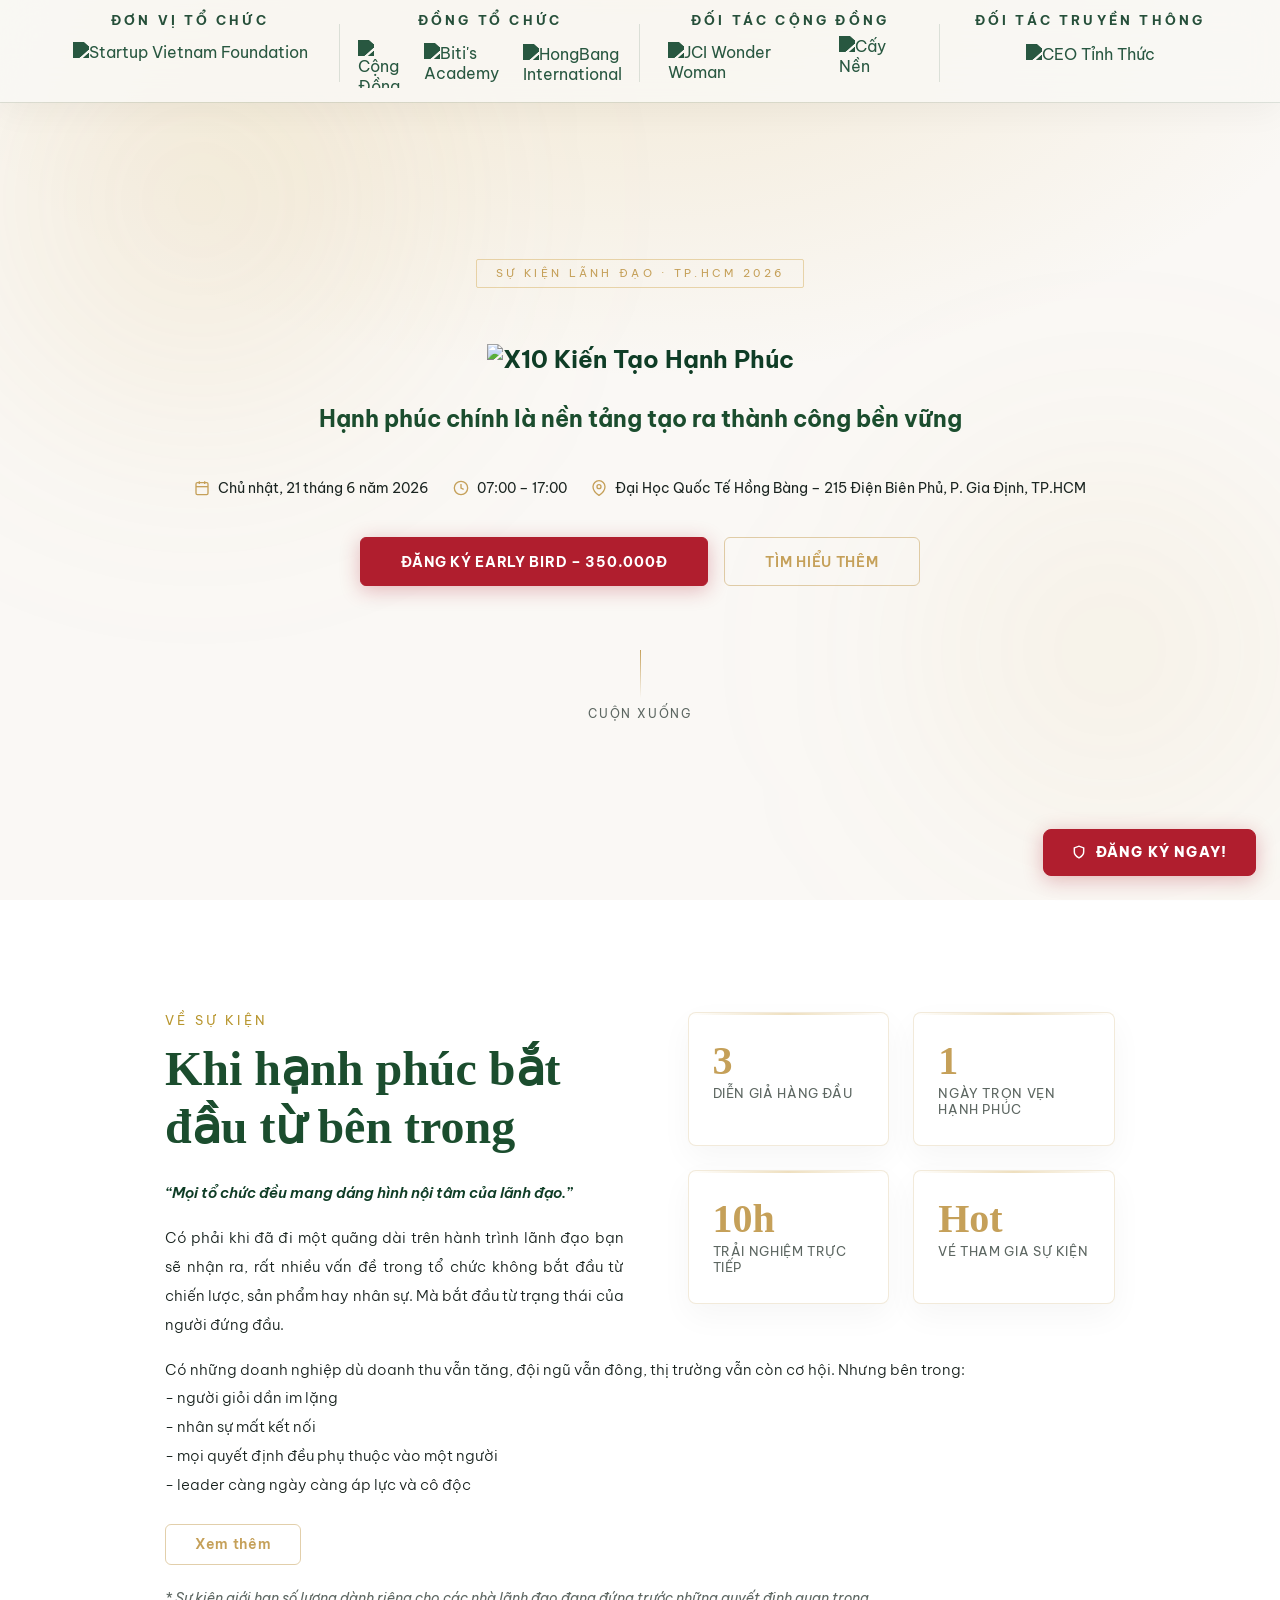
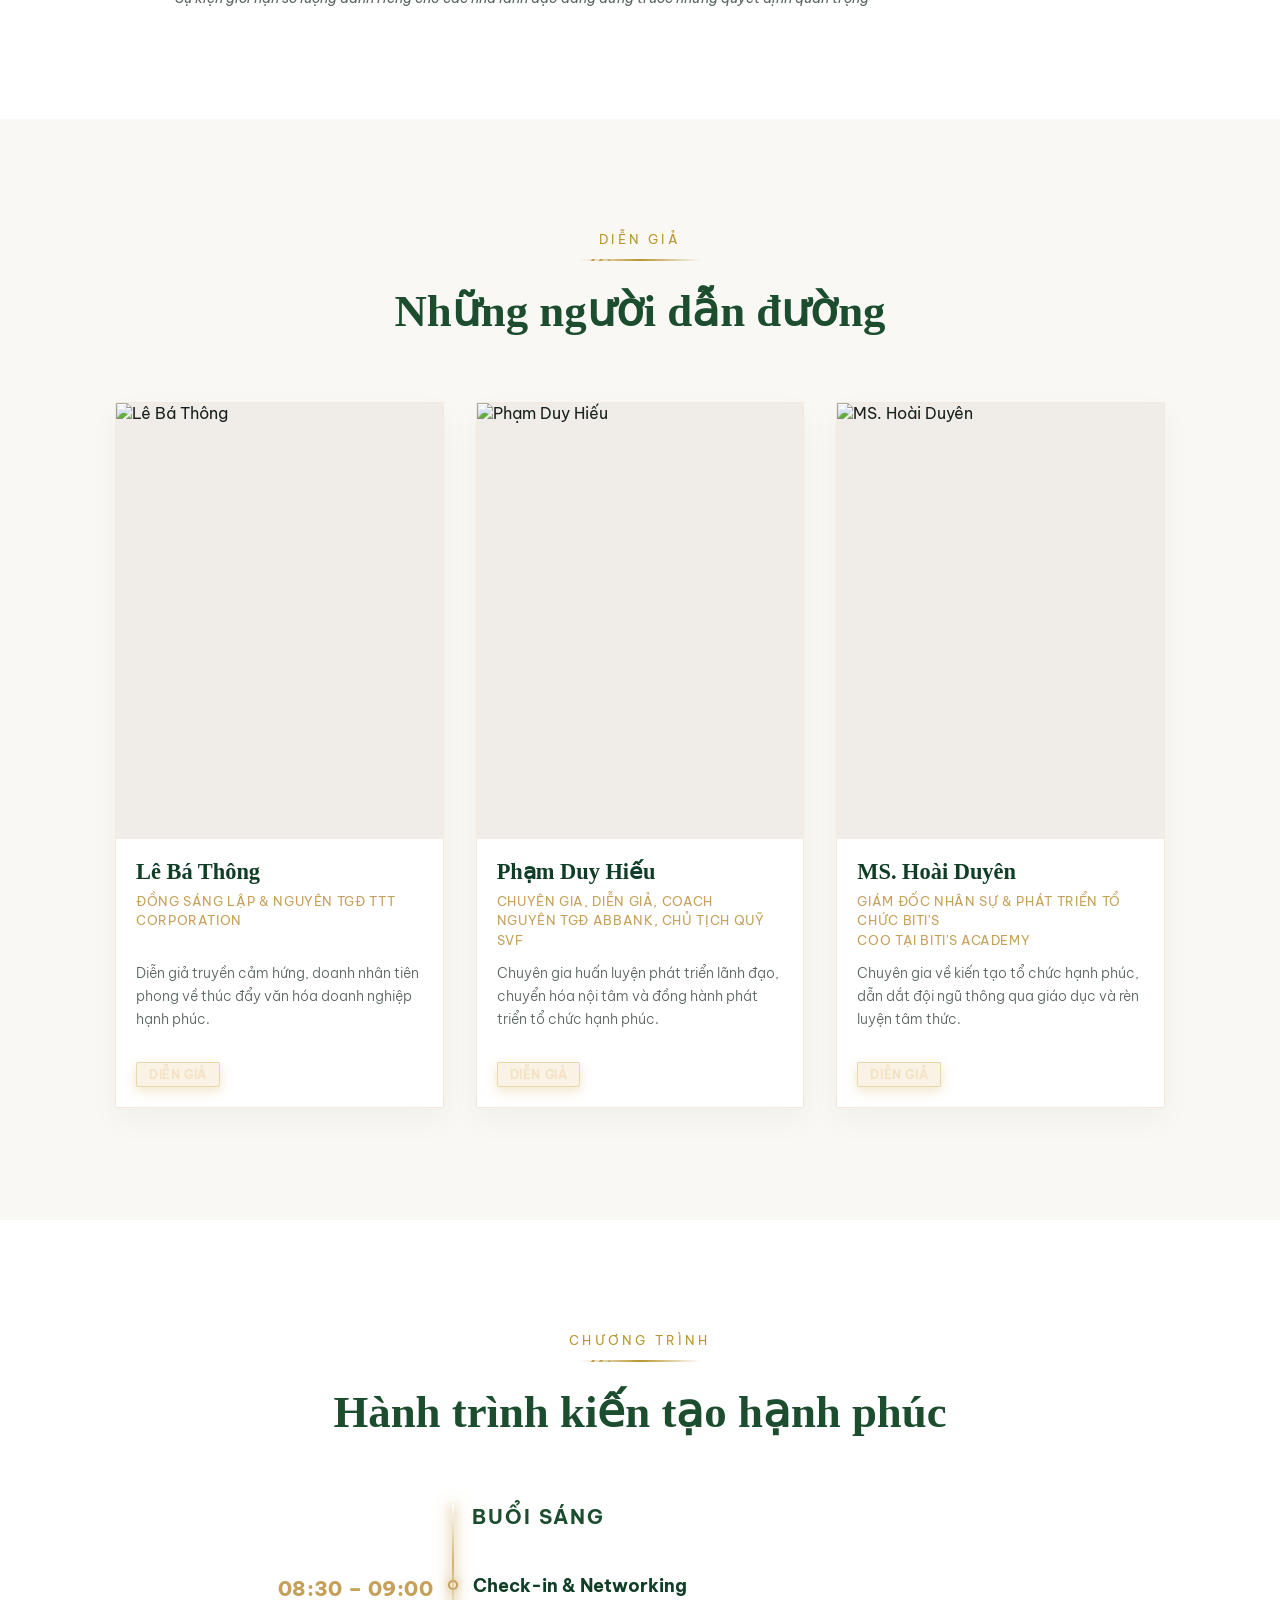
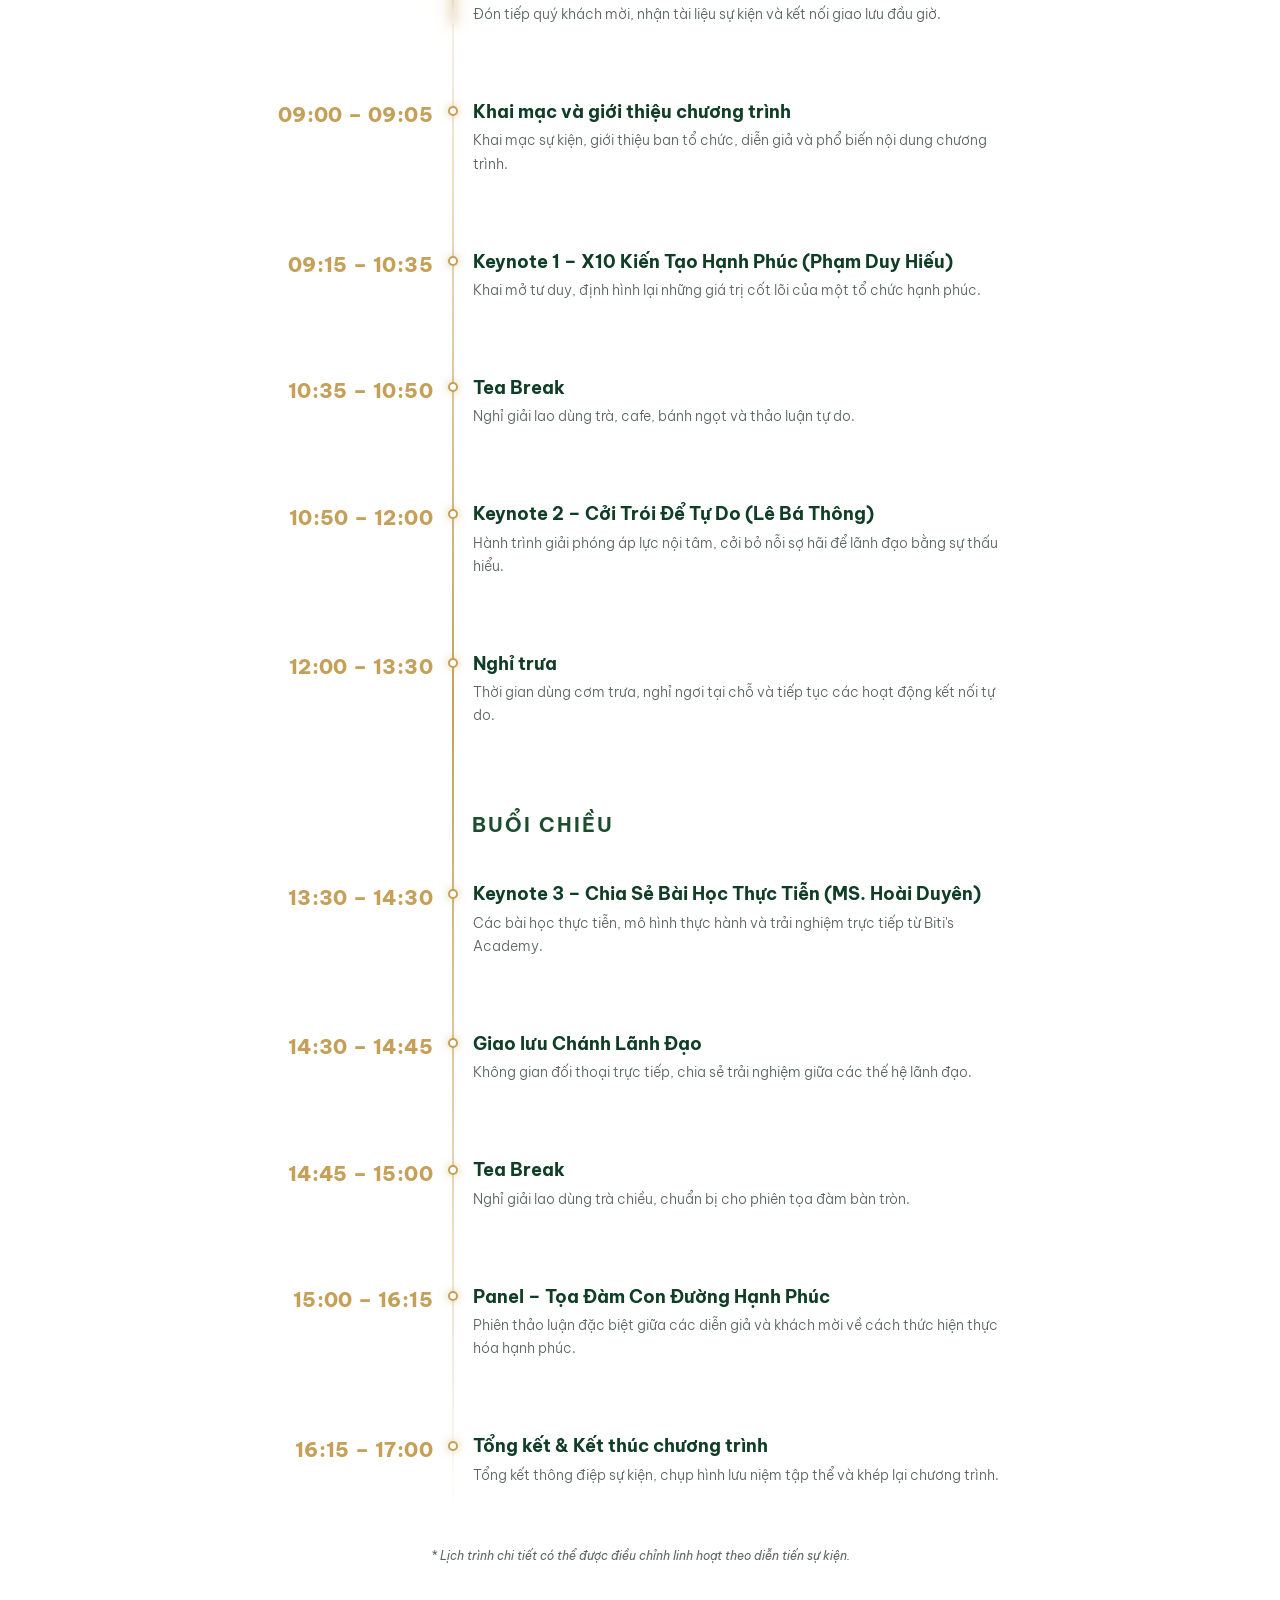
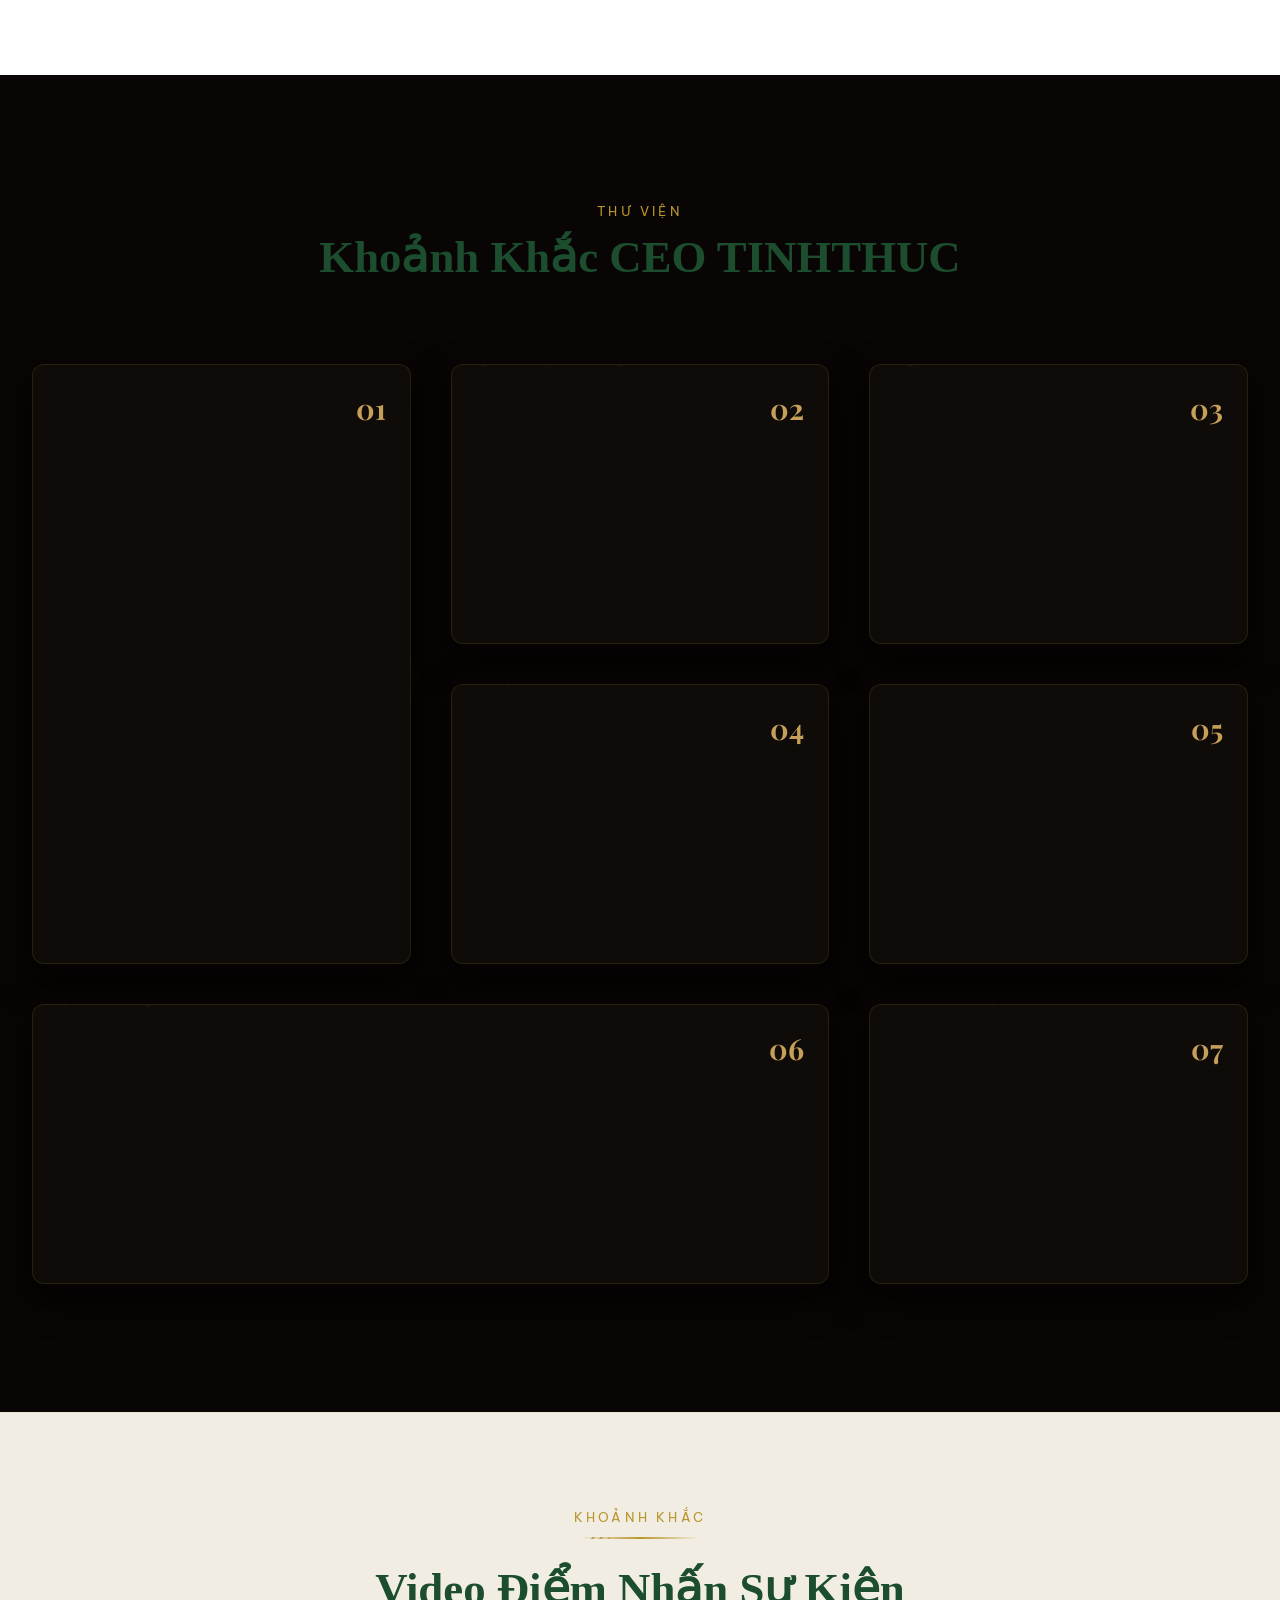
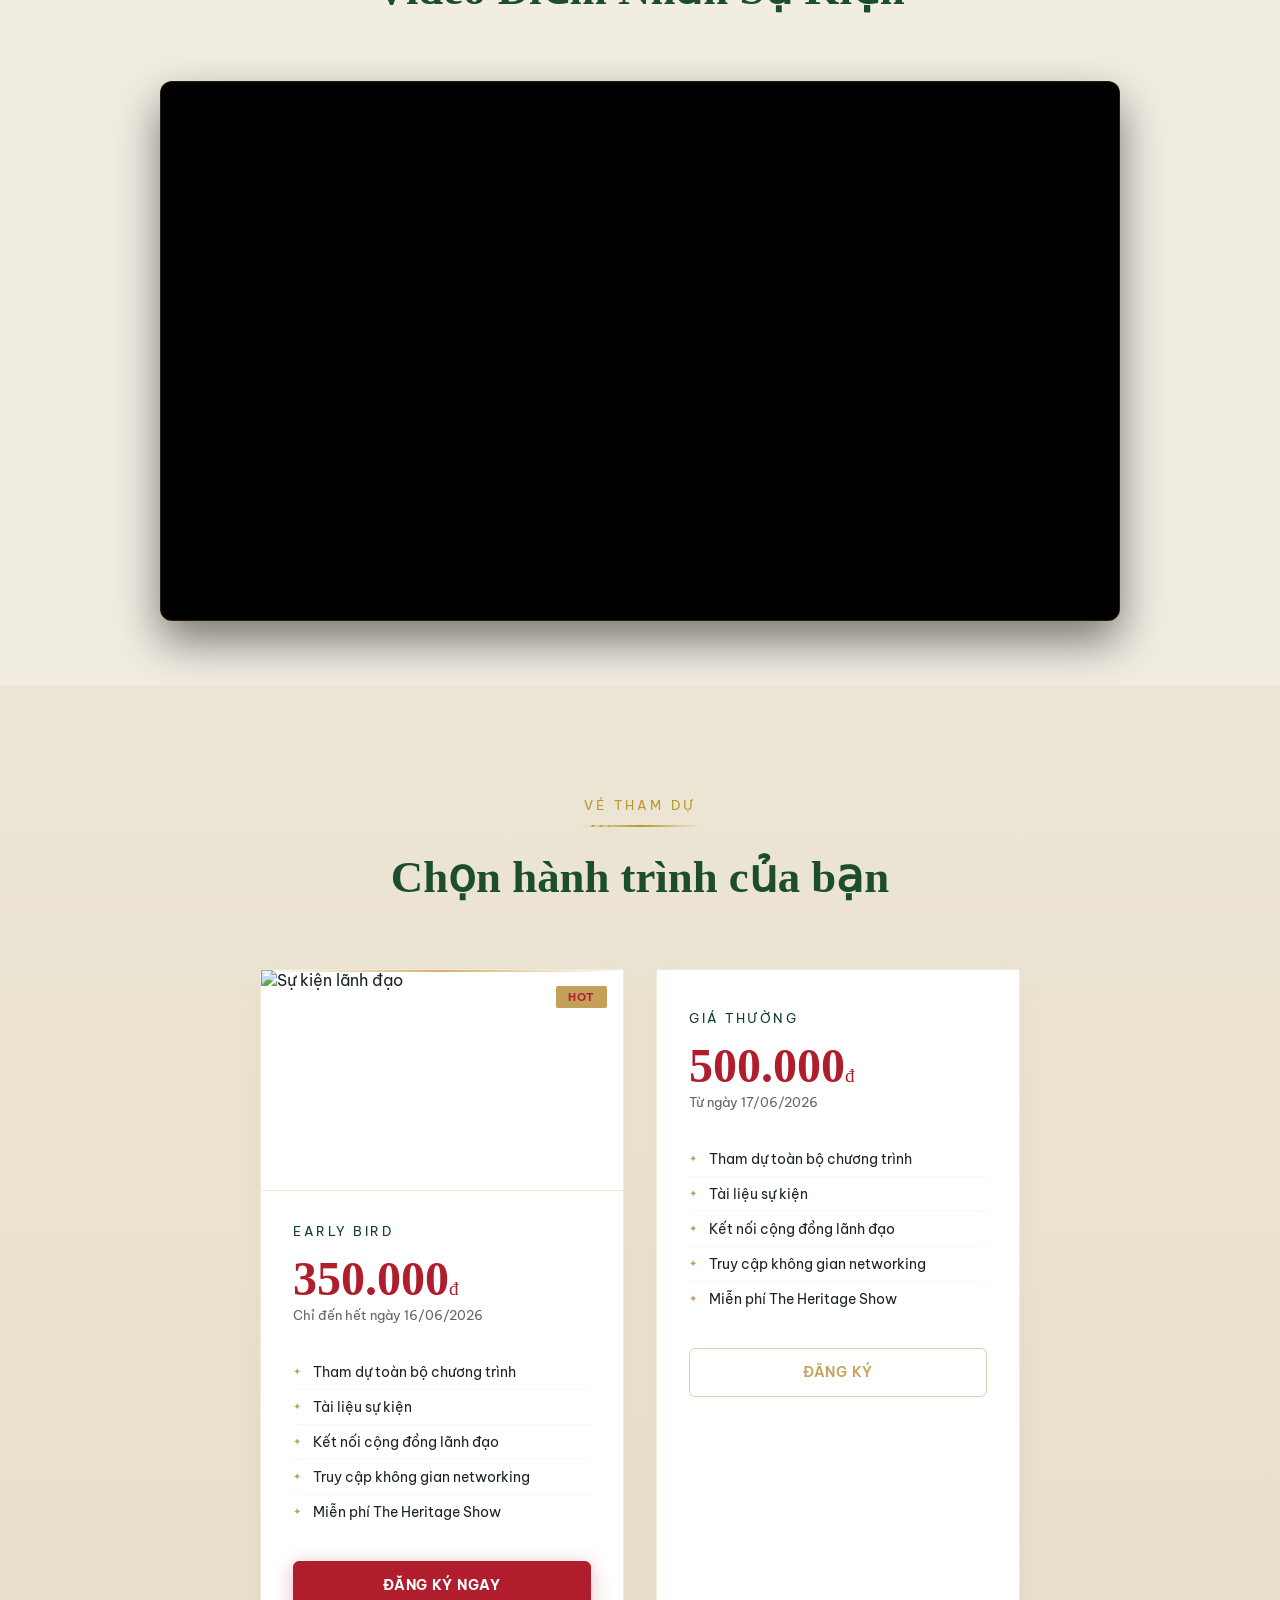
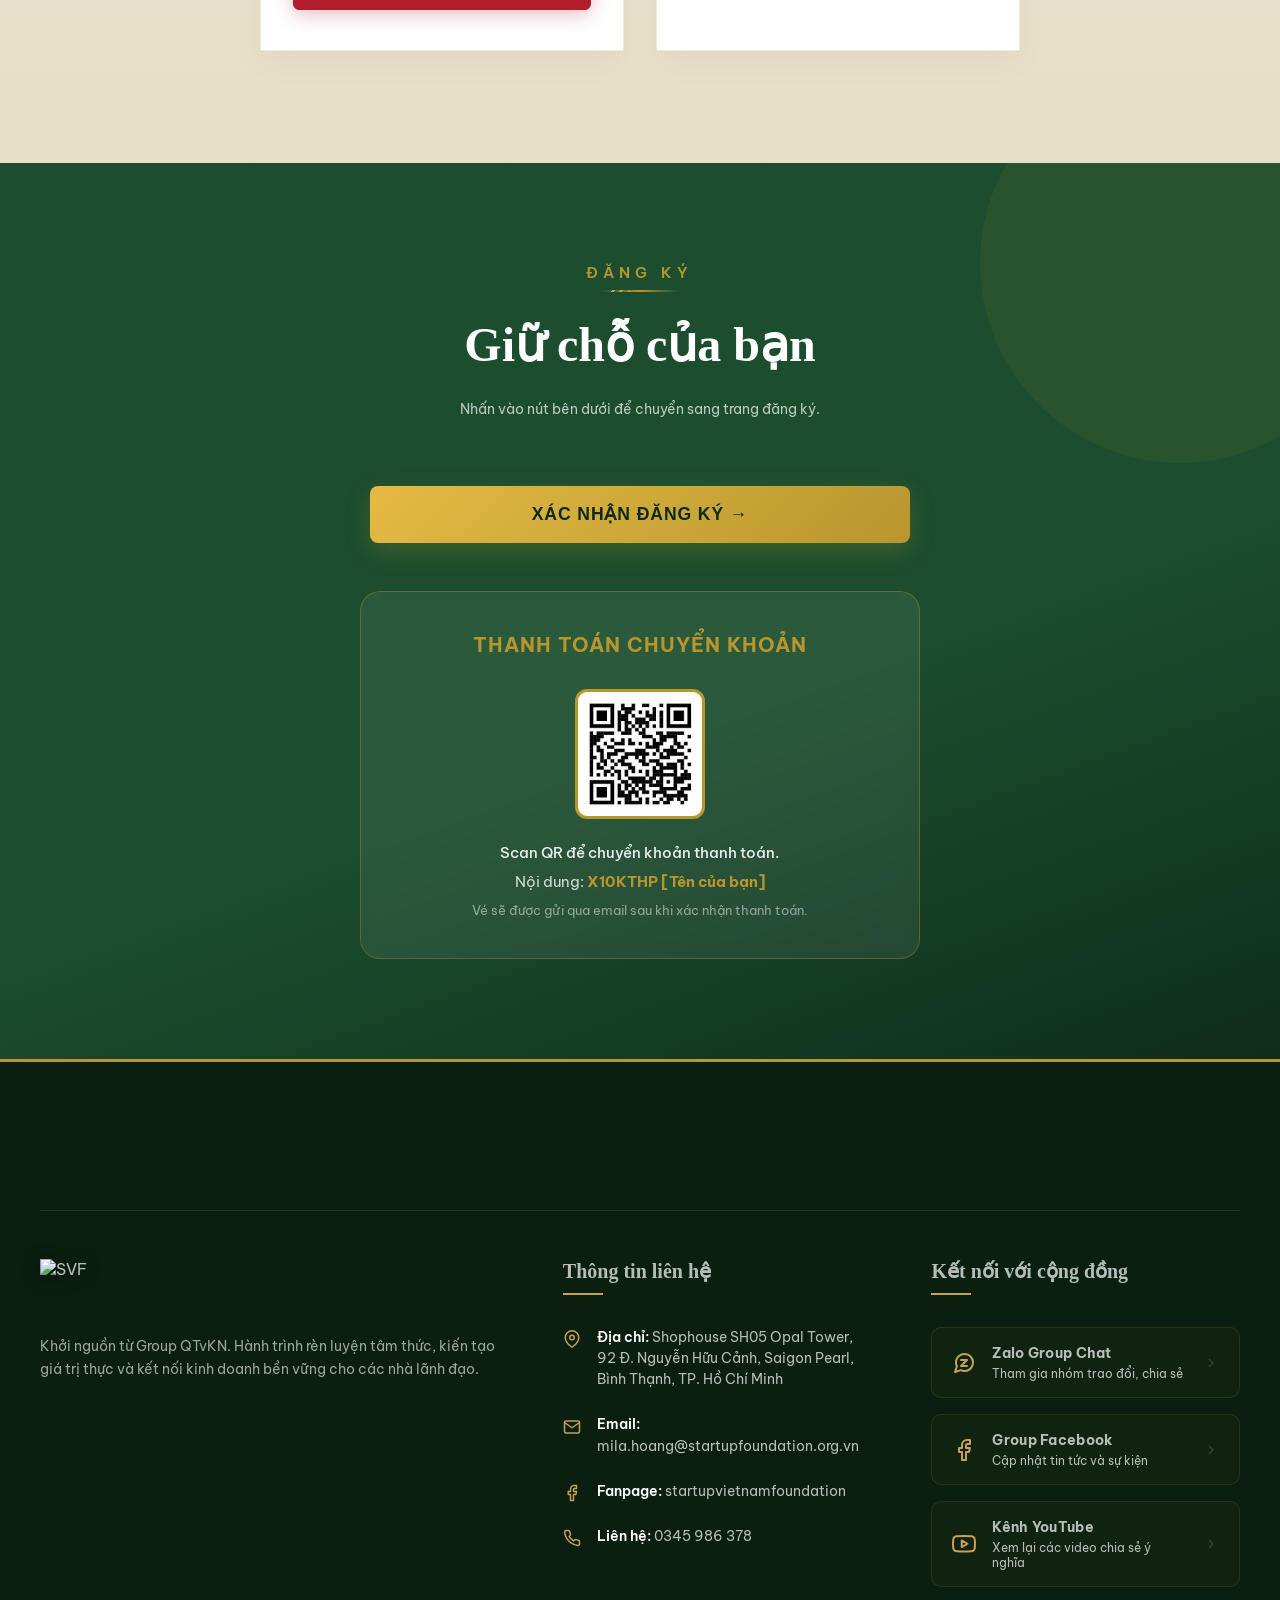
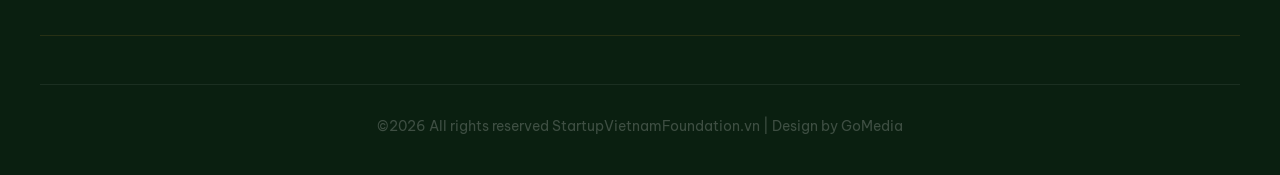
==== commit 1a82c775: "fix: update payment QR code image" ====
--- a/index.html
+++ b/index.html
@@ -10,7 +10,7 @@
   <link
     href="https://fonts.googleapis.com/css2?family=Be+Vietnam+Pro:ital,wght@0,300;0,400;0,500;0,600;0,700;0,800;0,900;1,300;1,400&family=Playfair+Display:wght@700;900&display=swap"
     rel="stylesheet">
-  <link rel="stylesheet" href="style.css?v=1.0.3">
+  <link rel="stylesheet" href="style.css?v=1.0.6">
 </head>
 
 <body class="loading">
@@ -32,7 +32,7 @@
 
   <!-- STICKY CTA -->
   <div class="sticky-cta">
-    <a href="https://KAIpany.com/YTP-DaNang" target="_blank">
+    <a href="https://KAIpany.com/YTP-X10" target="_blank">
       <svg width="14" height="14" viewBox="0 0 24 24" fill="none" stroke="currentColor" stroke-width="2.5">
         <path d="M12 22s8-4 8-10V5l-8-3-8 3v7c0 6 8 10 8 10z" />
       </svg>
@@ -120,7 +120,7 @@
     </div>
 
     <div class="hero-cta">
-      <a href="https://KAIpany.com/YTP-DaNang" target="_blank" class="btn-primary">Đăng ký Early Bird – 350.000đ</a>
+      <a href="https://KAIpany.com/YTP-X10" target="_blank" class="btn-primary">Đăng ký Early Bird – 350.000đ</a>
       <a href="#about" class="btn-outline">Tìm hiểu thêm</a>
     </div>
 
@@ -536,7 +536,7 @@
           <li>Truy cập không gian networking</li>
           <li>Miễn phí The Heritage Show </li>
         </ul>
-        <a href="https://KAIpany.com/YTP-DaNang" target="_blank" class="btn-primary btn-full">Đăng ký ngay</a>
+        <a href="https://KAIpany.com/YTP-X10" target="_blank" class="btn-primary btn-full">Đăng ký ngay</a>
       </div>
 
       <div class="price-card reveal">
@@ -550,7 +550,7 @@
           <li>Truy cập không gian networking</li>
           <li>Miễn phí The Heritage Show </li>
         </ul>
-        <a href="https://KAIpany.com/YTP-DaNang" target="_blank" class="btn-outline btn-full"
+        <a href="https://KAIpany.com/YTP-X10" target="_blank" class="btn-outline btn-full"
           style="display:block;text-align:center;text-decoration:none">Đăng ký</a>
       </div>
     </div>
@@ -570,7 +570,7 @@
 
       <div class="reveal" style="text-align:center;margin-bottom:3rem">
         <button type="button" class="btn-register-cta"
-          onclick="window.open('https://KAIpany.com/YTP-DaNang', '_blank')">
+          onclick="window.open('https://KAIpany.com/YTP-X10', '_blank')">
           Xác nhận đăng ký →
         </button>
       </div>
@@ -581,7 +581,7 @@
           <p class="qr-title">THANH TOÁN CHUYỂN KHOẢN</p>
           <div class="qr-image-container">
             <img
-              src="Image/z7838135261571_e7cbd57c96dd698d97cc392678f9f66d.jpg"
+              src="Image/ma_qr_moi.jpg"
               alt="QR Code thanh toán" class="qr-img-element">
           </div>
           <p class="qr-instructions">Scan QR để chuyển khoản thanh toán.</p>
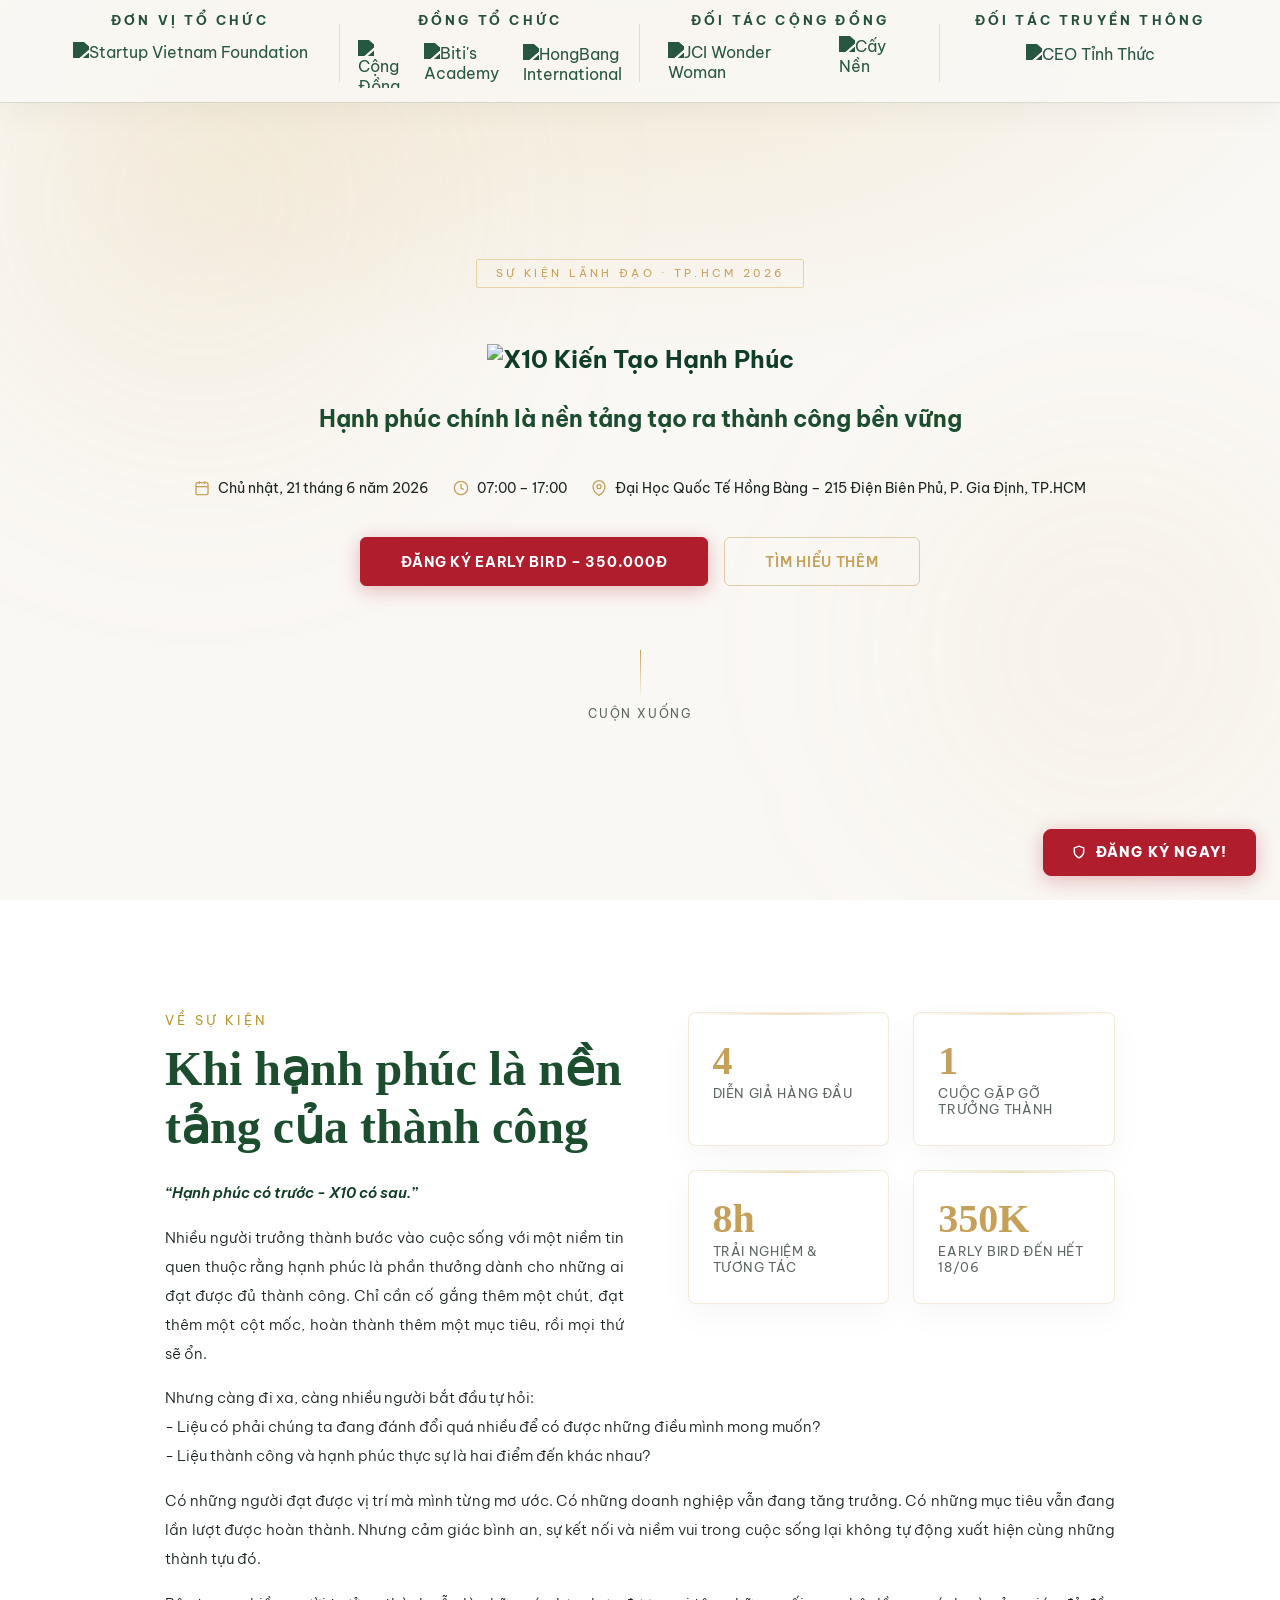
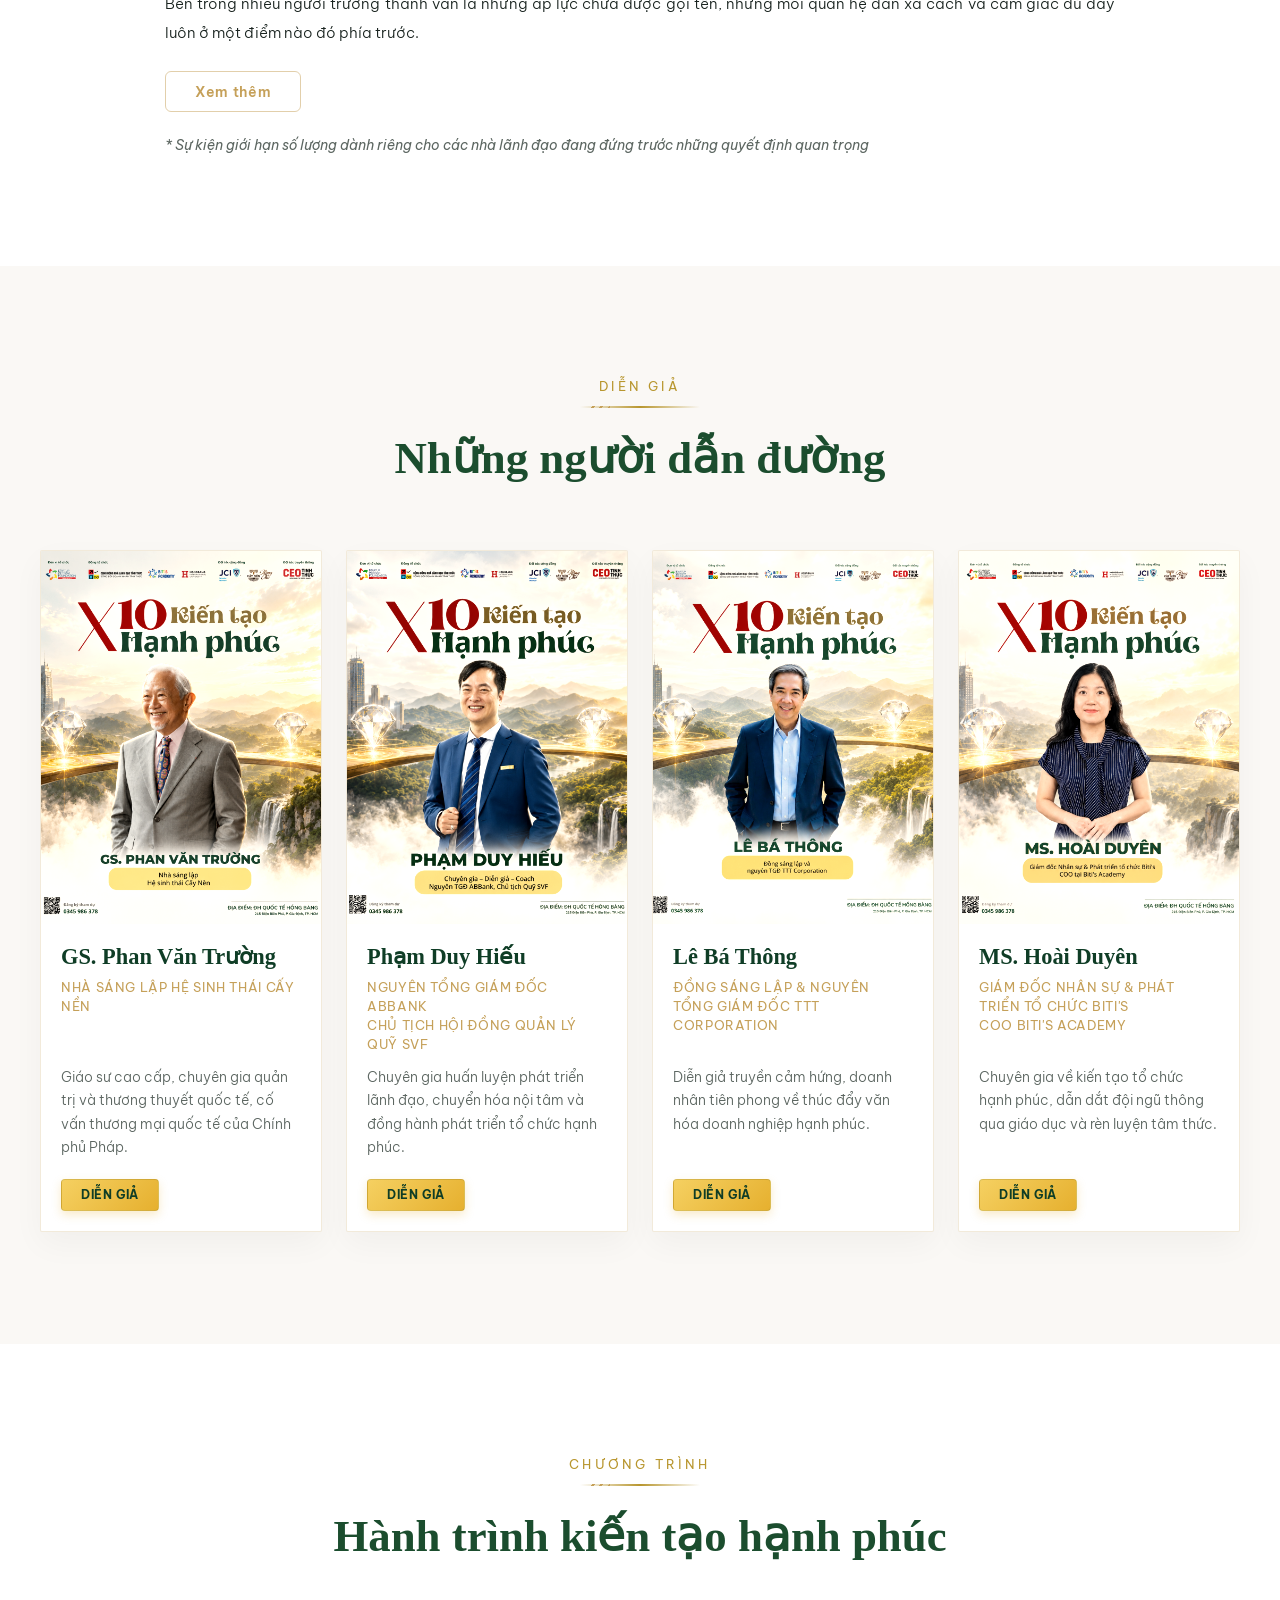
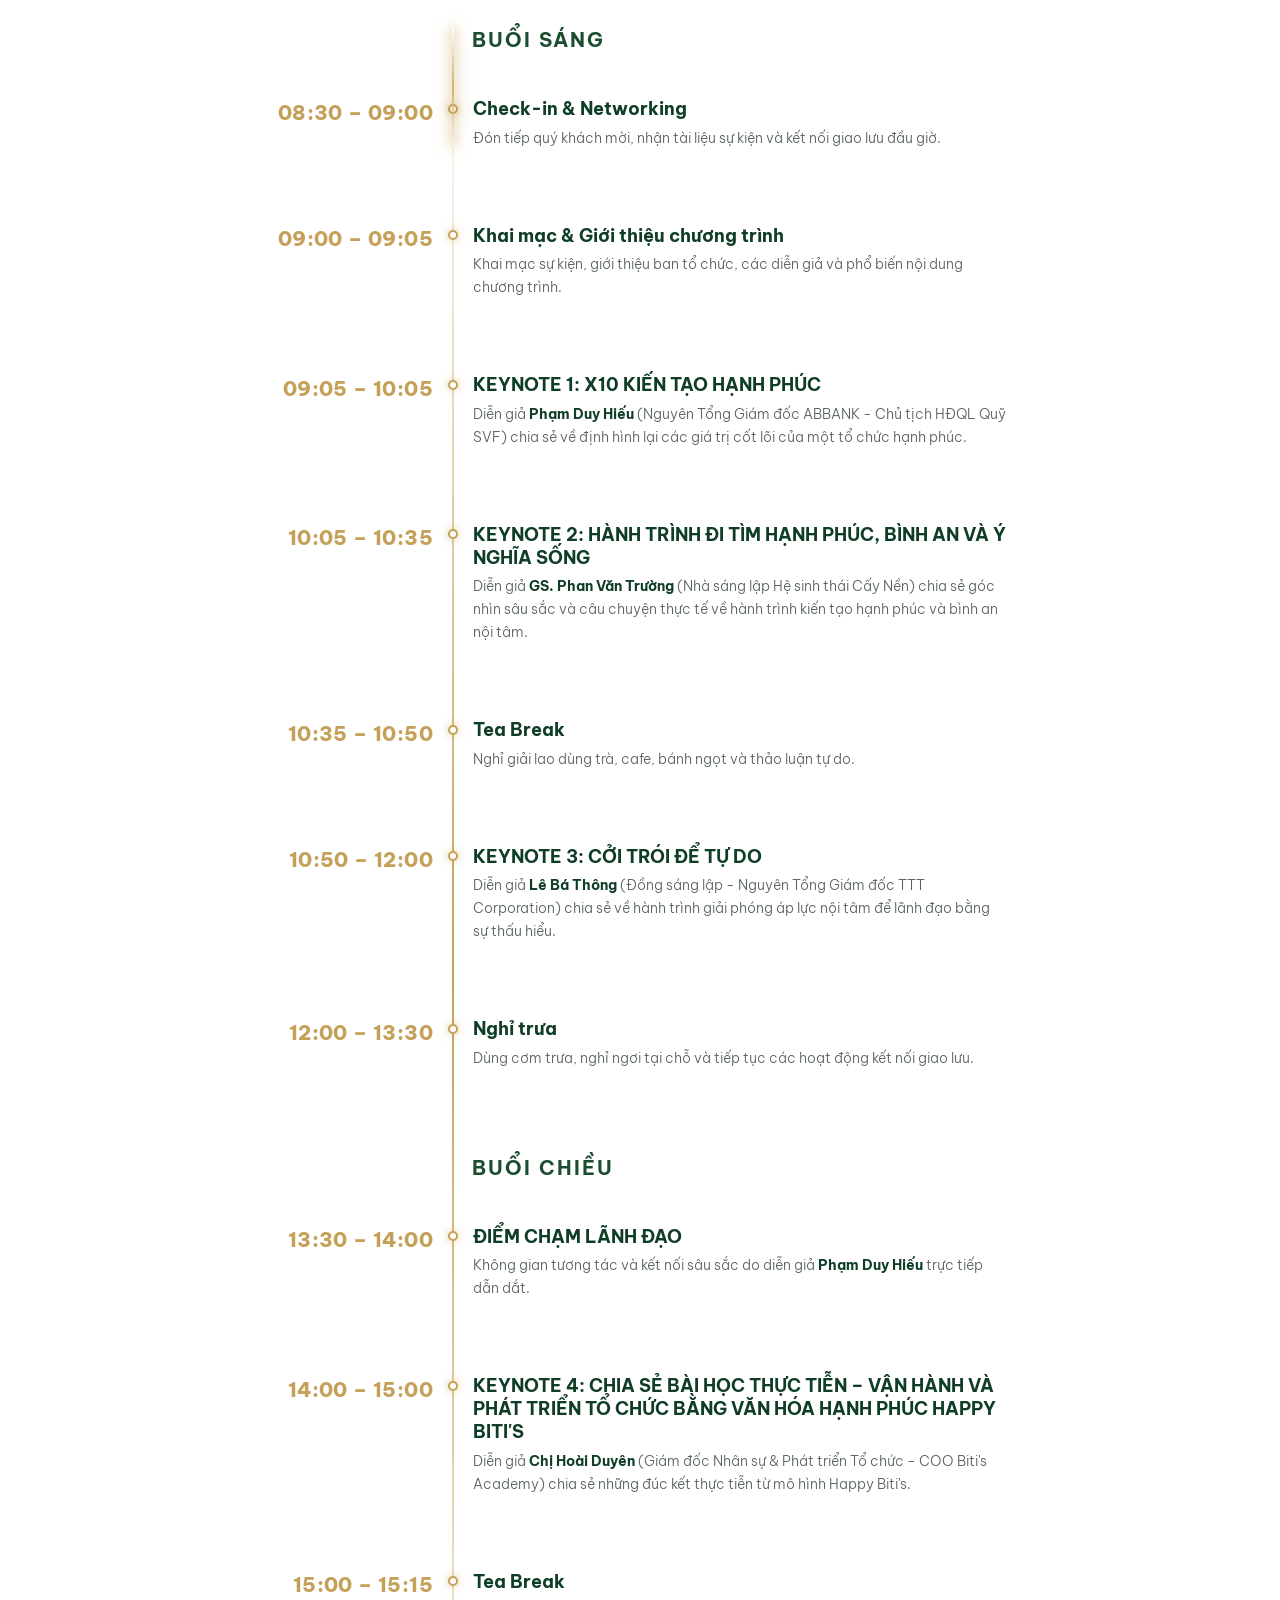
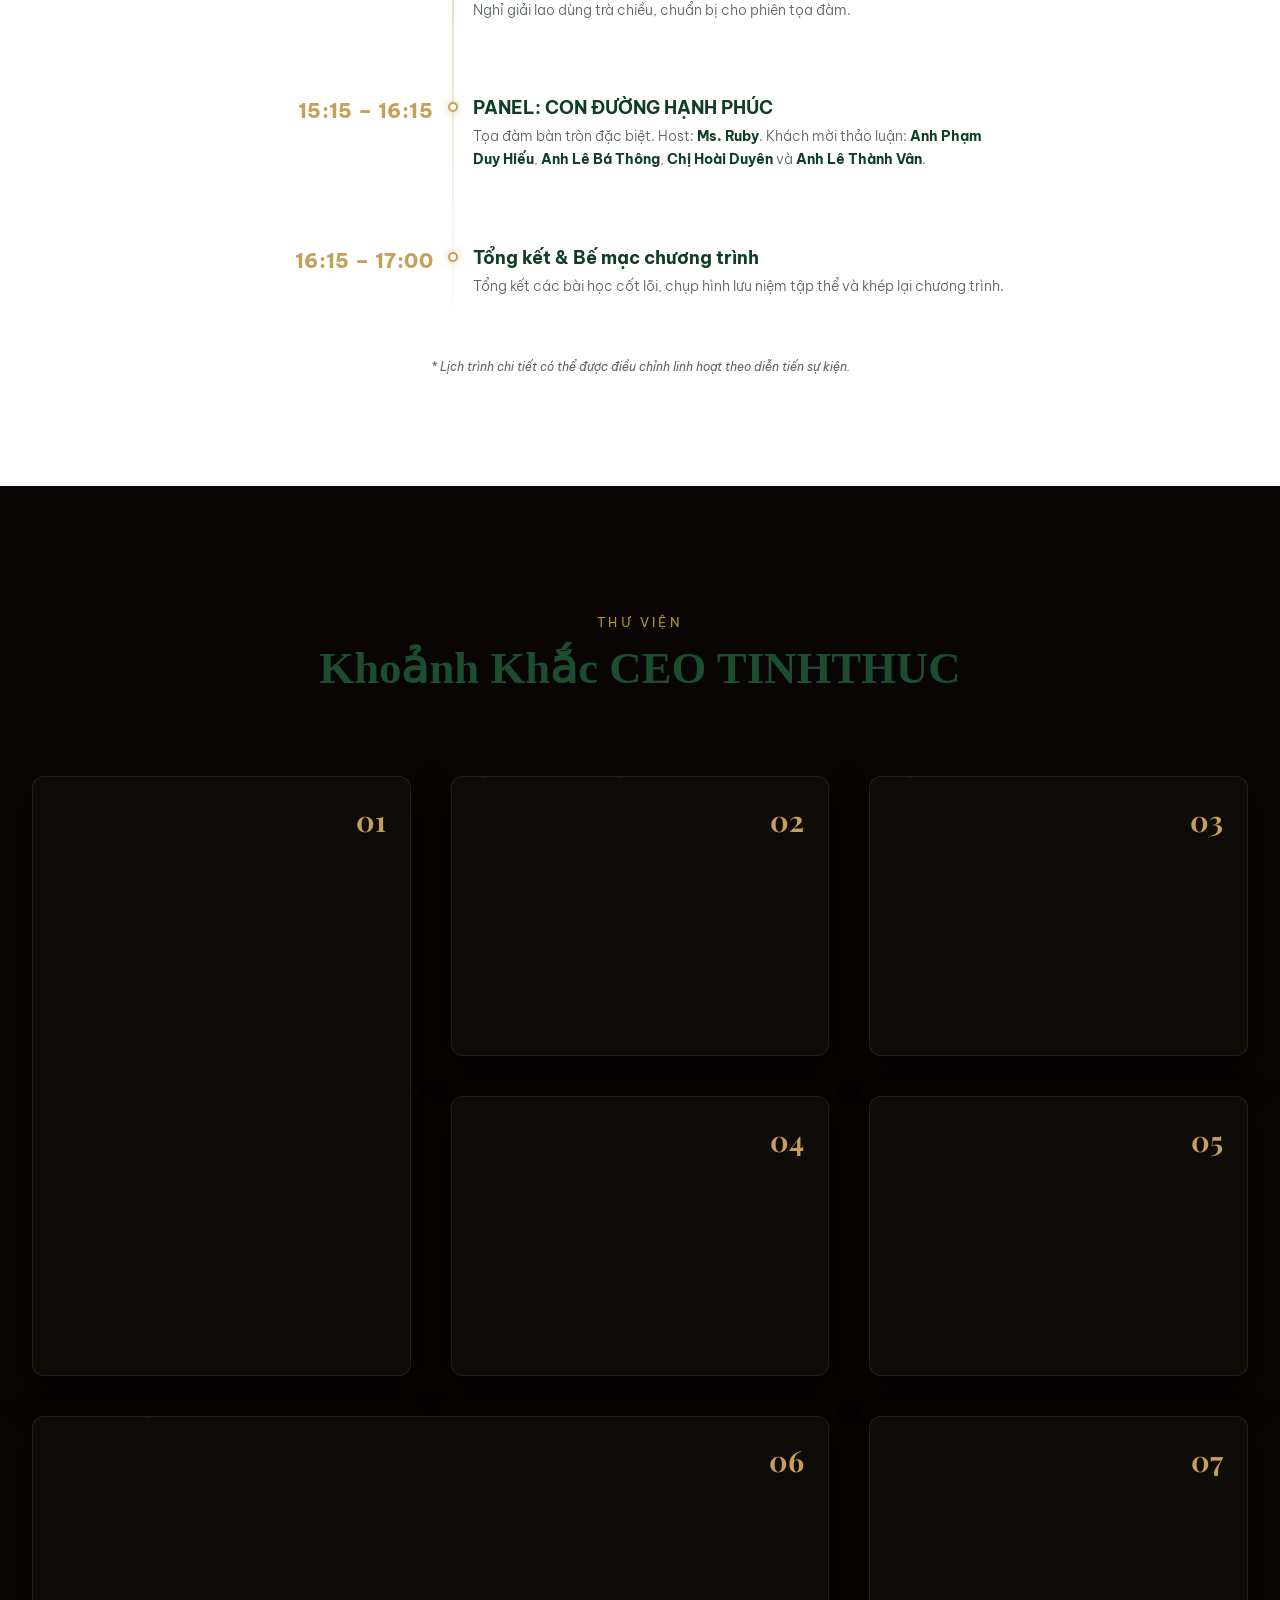
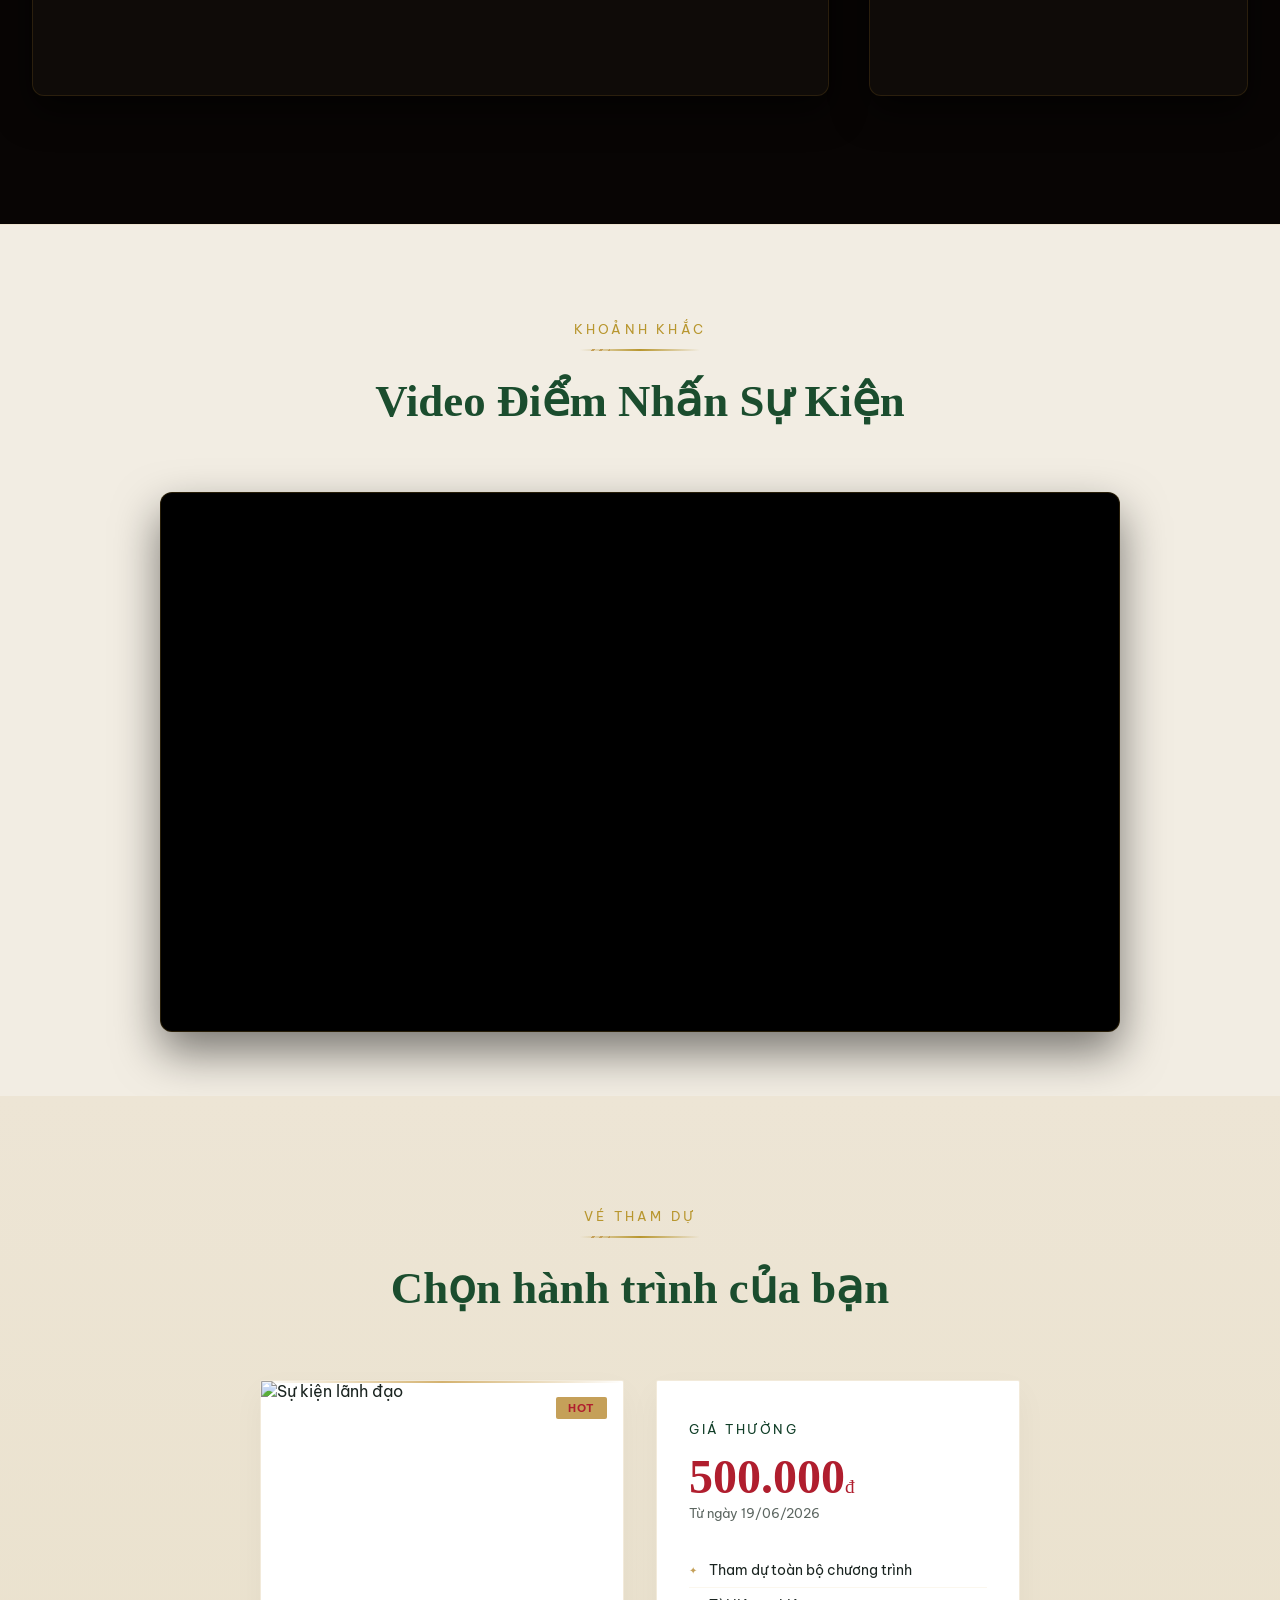
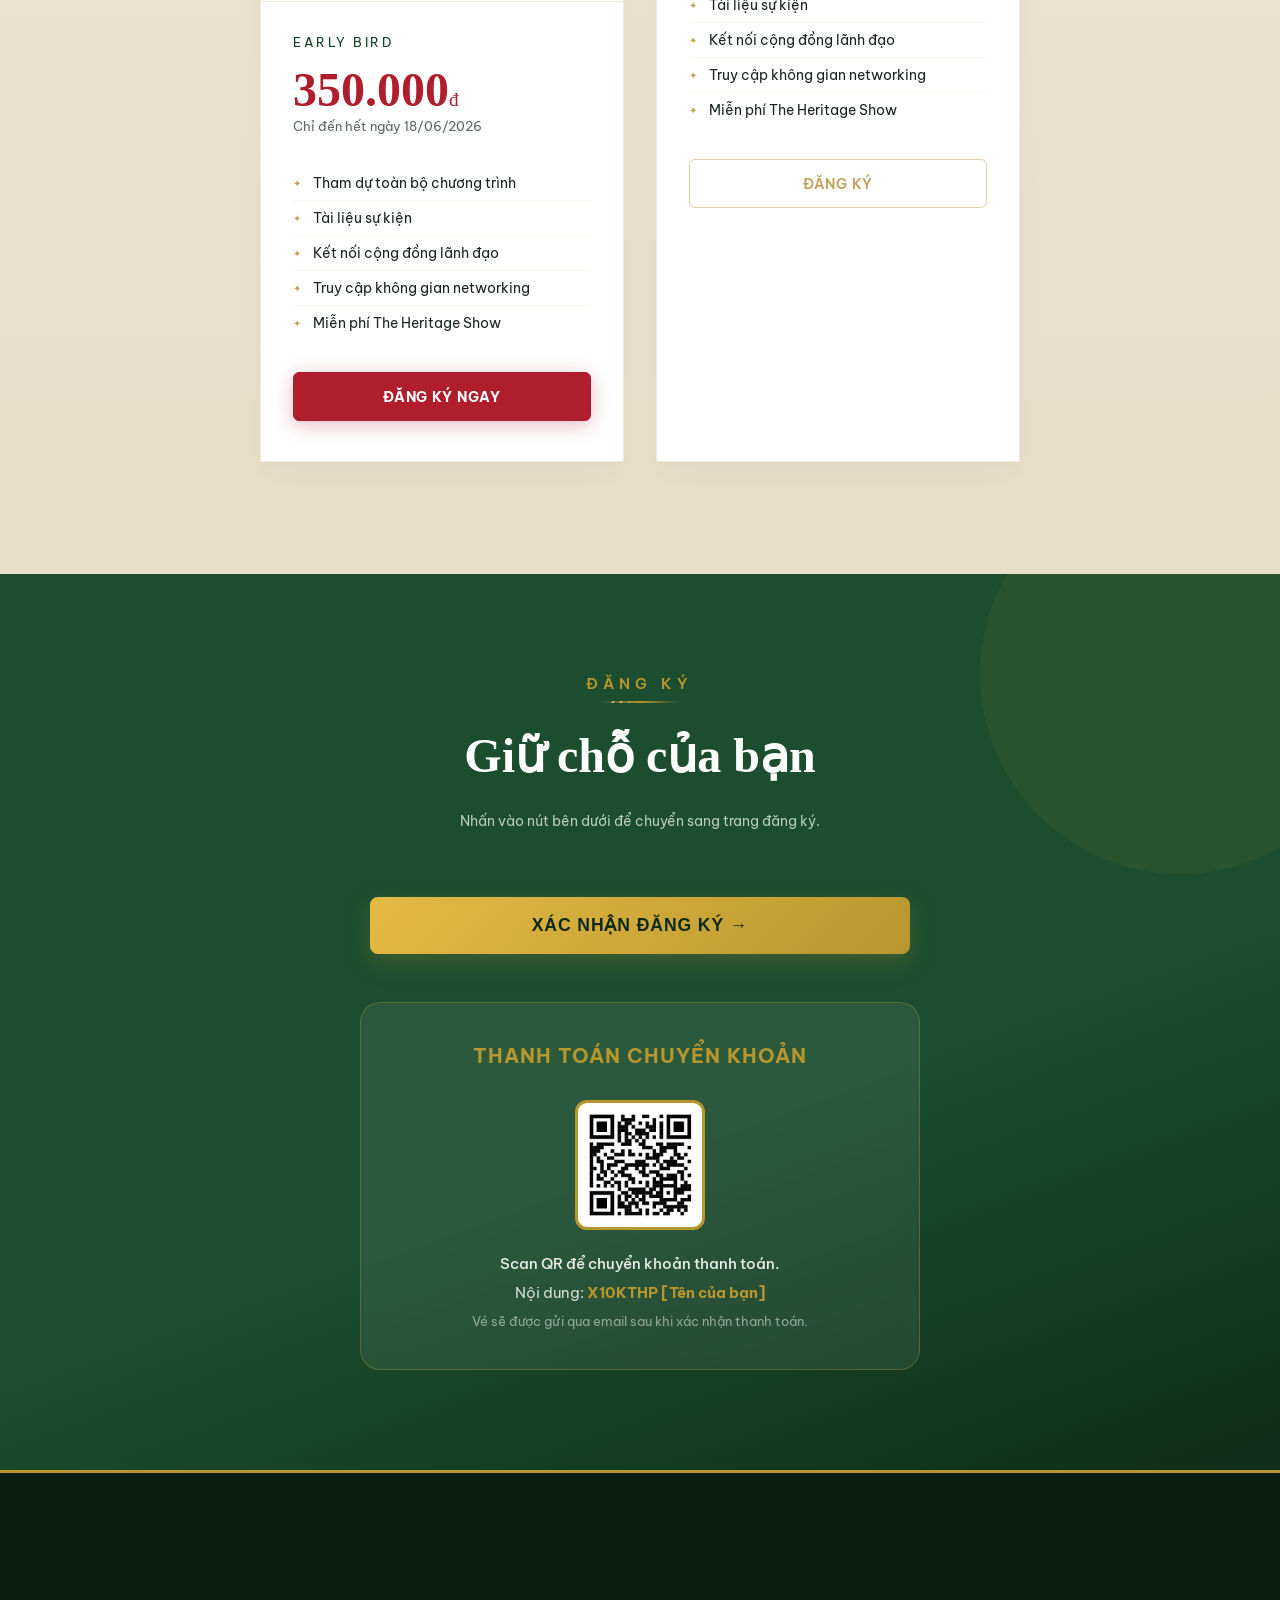
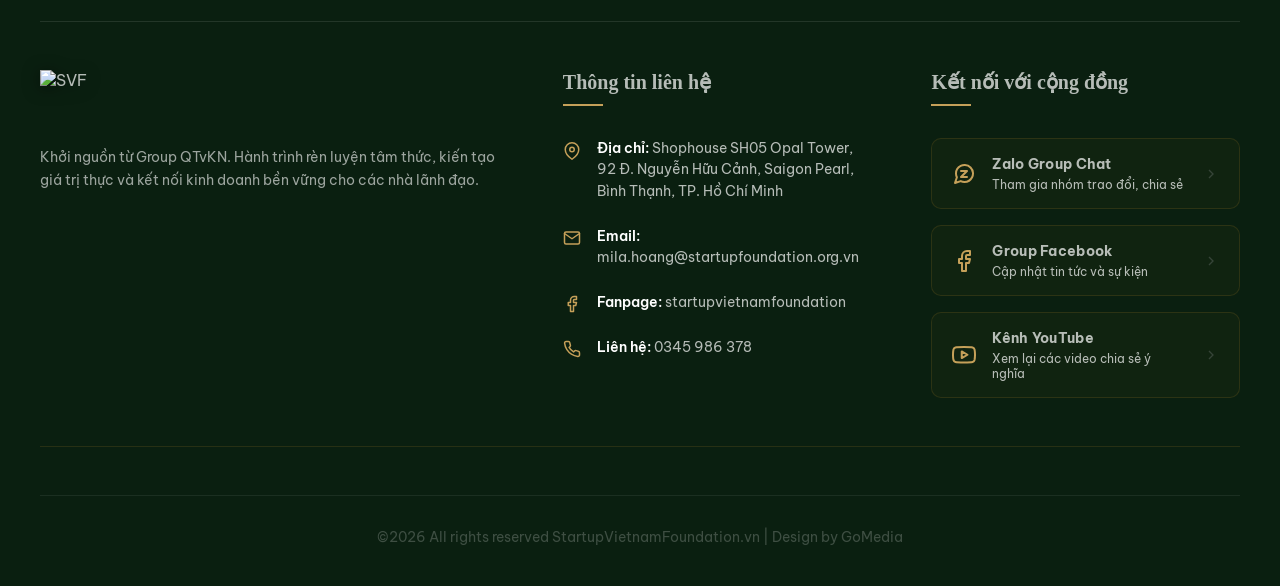
==== commit 410d6acc: "Update content, speakers, styles, preloader poster, and configure ignore rules for large assets" ====
--- a/index.html
+++ b/index.html
@@ -19,7 +19,7 @@
   <div id="preloader">
     <div class="preloader-content">
       <div class="preloader-poster-wrapper">
-        <img src="Image/z7914699438259_fa429db0020bfda955c248344713c291.jpg" alt="X10 Kiến Tạo Hạnh Phúc Poster"
+        <img src="Image/Hình ảnh x10/1.png" alt="X10 Kiến Tạo Hạnh Phúc Poster"
           class="preloader-poster">
       </div>
       <div class="preloader-progress-wrap">
@@ -136,69 +136,73 @@
       <div class="reveal">
         <div class="about-stats">
           <div class="stat-card">
-            <div class="stat-num">3</div>
+            <div class="stat-num">4</div>
             <div class="stat-label">Diễn giả hàng đầu</div>
           </div>
           <div class="stat-card">
             <div class="stat-num">1</div>
-            <div class="stat-label">Ngày trọn vẹn hạnh phúc</div>
+            <div class="stat-label">Cuộc gặp gỡ trưởng thành</div>
           </div>
           <div class="stat-card">
-            <div class="stat-num">10h</div>
-            <div class="stat-label">Trải nghiệm trực tiếp</div>
+            <div class="stat-num">8h</div>
+            <div class="stat-label">Trải nghiệm & tương tác</div>
           </div>
           <div class="stat-card">
-            <div class="stat-num">Hot</div>
-            <div class="stat-label">Vé tham gia sự kiện</div>
+            <div class="stat-num">350K</div>
+            <div class="stat-label">Early bird đến hết 18/06</div>
           </div>
         </div>
         <p class="about-label">Về sự kiện</p>
-        <h2 class="about-heading">Khi hạnh phúc bắt đầu từ bên trong</h2>
+        <h2 class="about-heading">Khi hạnh phúc là nền tảng của thành công</h2>
         <div class="about-content-wrapper">
           <p class="about-body" style="color:var(--color-primary-green); font-weight:600; font-style:italic;">
-            “Mọi tổ chức đều mang dáng hình nội tâm của lãnh đạo.”
+            “Hạnh phúc có trước - X10 có sau.”
           </p>
           <p class="about-body" style="margin-top:1rem">
-            Có phải khi đã đi một quãng dài trên hành trình lãnh đạo bạn sẽ nhận ra, rất nhiều vấn đề trong tổ chức
-            không bắt đầu từ chiến lược, sản phẩm hay nhân sự. Mà bắt đầu từ trạng thái của người đứng đầu.
+            Nhiều người trưởng thành bước vào cuộc sống với một niềm tin quen thuộc rằng hạnh phúc là phần thưởng dành cho những ai đạt được đủ thành công. Chỉ cần cố gắng thêm một chút, đạt thêm một cột mốc, hoàn thành thêm một mục tiêu, rồi mọi thứ sẽ ổn.
           </p>
           <p class="about-body" style="margin-top:1rem">
-            Có những doanh nghiệp dù doanh thu vẫn tăng, đội ngũ vẫn đông, thị trường vẫn còn cơ hội. Nhưng bên
-            trong:<br>
-            - người giỏi dần im lặng<br>
-            - nhân sự mất kết nối<br>
-            - mọi quyết định đều phụ thuộc vào một người<br>
-            - leader càng ngày càng áp lực và cô độc
+            Nhưng càng đi xa, càng nhiều người bắt đầu tự hỏi:<br>
+            - Liệu có phải chúng ta đang đánh đổi quá nhiều để có được những điều mình mong muốn?<br>
+            - Liệu thành công và hạnh phúc thực sự là hai điểm đến khác nhau?
+          </p>
+          <p class="about-body" style="margin-top:1rem">
+            Có những người đạt được vị trí mà mình từng mơ ước. Có những doanh nghiệp vẫn đang tăng trưởng. Có những mục tiêu vẫn đang lần lượt được hoàn thành. Nhưng cảm giác bình an, sự kết nối và niềm vui trong cuộc sống lại không tự động xuất hiện cùng những thành tựu đó.
+          </p>
+          <p class="about-body" style="margin-top:1rem">
+            Bên trong nhiều người trưởng thành vẫn là những áp lực chưa được gọi tên, những mối quan hệ dần xa cách và cảm giác đủ đầy luôn ở một điểm nào đó phía trước.
           </p>
           <div id="about-read-more" style="display: none;">
             <p class="about-body" style="margin-top:1rem">
-              Thoạt nhìn, đó là bài toán quản trị. Nhưng nếu nhìn sâu hơn, đó là bài toán của nội tâm lãnh đạo.
+              Thoạt nhìn, đó là câu chuyện của công việc, doanh nghiệp hay cuộc sống. Nhưng nếu nhìn sâu hơn, đó là câu chuyện về nền tảng mà chúng ta đang xây dựng mọi thứ trên đó.
+            </p>
+            <p class="about-body" style="margin-top:1rem; color:var(--color-primary-green); font-weight:600;">
+              NẾU THỨ TỰ ĐÓ ĐANG BỊ ĐẢO NGƯỢC THÌ SAO?
+            </p>
+            <p class="about-body" style="margin-top:0.5rem">
+              Nếu hạnh phúc không phải là phần thưởng sau thành công mà chính là nền tảng giúp chúng ta có đủ năng lượng để đi đường dài, đủ sự rõ ràng để đưa ra những quyết định quan trọng và đủ sự cân bằng để phát triển mà không đánh mất những điều mình thực sự trân trọng thì sao?
             </p>
             <p class="about-body" style="margin-top:1rem">
-              <span style="color:var(--color-primary-green); font-weight:600;">Hành trình kiến tạo hạnh phúc bắt đầu từ
-                chính người dẫn dắt.</span><br>
-              Điều giúp một doanh nghiệp tồn tại ở giai đoạn đầu thường là sự quyết liệt. Nhưng điều giúp doanh nghiệp
-              đi đường dài lại là văn hóa, niềm tin, và một nội lực đủ vững vàng để đối diện với mọi biến động.
+              Thực tế, ngày càng nhiều nghiên cứu về hiệu suất con người, nhiều doanh nghiệp và nhà lãnh đạo trên thế giới đang nhìn hạnh phúc theo hướng này. Không chỉ là một cảm xúc tích cực, hạnh phúc còn là điều kiện giúp con người duy trì hiệu quả, khả năng thích nghi và sự phát triển bền vững trong một thế giới ngày càng nhiều áp lực và biến động.
+            </p>
+            <p class="about-body" style="margin-top:1.5rem; color:var(--color-primary-green); font-weight:600;">
+              ĐÓ CŨNG LÀ CÂU HỎI MÀ X10 KIẾN TẠO HẠNH PHÚC MUỐN CÙNG BẠN KHÁM PHÁ
+            </p>
+            <p class="about-body" style="margin-top:0.5rem">
+              Không phải liệu thành công có quan trọng hay không. Mà liệu chúng ta có thể phát triển mạnh mẽ hơn, đi xa hơn và sống trọn vẹn hơn khi hạnh phúc không còn luôn bị đặt ở cuối danh sách ưu tiên.
             </p>
             <p class="about-body" style="margin-top:1rem">
-              Chương trình sẽ dẫn dắt bạn đi qua các chủ đề sâu sắc để kiến tạo một doanh nghiệp hạnh phúc và thịnh
-              vượng bền vững:
+              X10 KIẾN TẠO HẠNH PHÚC là nơi những doanh nhân, nhà lãnh đạo và người trưởng thành cùng gặp gỡ để lắng nghe những góc nhìn thực tiễn về hạnh phúc, lãnh đạo, văn hóa doanh nghiệp và hành trình phát triển con người.
             </p>
             <p class="about-body" style="margin-top:1rem">
-              <strong style="color:var(--color-primary-green);">Keynote 1: X10 Kiến Tạo Hạnh Phúc (Phạm Duy
-                Hiếu)</strong><br>
-              Khai mở tư duy, định hình lại những giá trị cốt lõi của một tổ chức hạnh phúc, nơi mỗi thành viên được
-              truyền cảm hứng để cống hiến hết mình.
+              Mỗi diễn giả mang đến một câu chuyện khác nhau. Mỗi trải nghiệm mở ra một góc nhìn khác nhau. Nhưng tất cả cùng gặp nhau ở một niềm tin:
+            </p>
+            <p class="about-body" style="margin-top:1.5rem; font-weight:700; color:var(--color-primary-green); text-align:center; font-size:1.1rem; line-height:1.4;">
+              HẠNH PHÚC KHÔNG PHẢI PHẦN THƯỞNG SAU THÀNH CÔNG<br>
+              MÀ CÓ THỂ CHÍNH LÀ ĐIỂM KHỞI ĐẦU CỦA MỘT HÀNH TRÌNH THÀNH CÔNG BỀN VỮNG HƠN.
             </p>
             <p class="about-body" style="margin-top:1rem">
-              <strong style="color:var(--color-primary-green);">Keynote 2: Cởi Trói Để Tự Do (Lê Bá Thông)</strong><br>
-              Hành trình giải phóng áp lực nội tâm, cởi bỏ nỗi sợ hãi để lãnh đạo bằng sự thấu hiểu và tự do đích thực.
-            </p>
-            <p class="about-body" style="margin-top:1rem">
-              <strong style="color:var(--color-primary-green);">Keynote 3: Chia Sẻ Bài Học Thực Tiễn (MS. Hoài
-                Duyên)</strong><br>
-              Các bài học thực tiễn, mô hình thực hành và trải nghiệm trực tiếp từ hành trình kiến tạo hạnh phúc tại
-              Biti's Academy và Tập đoàn Biti's.
+              Nếu bạn cũng đang tìm kiếm một góc nhìn mới về hạnh phúc, thành công và sự phát triển bền vững, hẹn gặp bạn tại X10 KIẾN TẠO HẠNH PHÚC.
             </p>
           </div>
 
@@ -225,12 +229,42 @@
     <div class="speakers-grid">
       <div class="speaker-card reveal">
         <div class="speaker-img-wrap">
-          <img src="Image/z7914698301601_adf2bff8a642abc2a1e89b45eb9de83a.jpg" alt="Lê Bá Thông"
+          <img src="Image/Hình ảnh x10/38.png" alt="GS. Phan Văn Trường"
+            style="width:100%;height:100%;object-fit:cover;object-position:top center;">
+        </div>
+        <div class="speaker-info">
+          <h3 class="speaker-name">GS. Phan Văn Trường</h3>
+          <p class="speaker-role">Nhà sáng lập Hệ sinh thái Cấy Nền</p>
+          <p class="speaker-bio">
+            Giáo sư cao cấp, chuyên gia quản trị và thương thuyết quốc tế, cố vấn thương mại quốc tế của Chính phủ Pháp.
+          </p>
+          <span class="speaker-tag">Diễn giả</span>
+        </div>
+      </div>
+
+      <div class="speaker-card reveal">
+        <div class="speaker-img-wrap">
+          <img src="Image/Hình ảnh x10/36.png" alt="Phạm Duy Hiếu"
+            style="width:100%;height:100%;object-fit:cover;object-position:top center;">
+        </div>
+        <div class="speaker-info">
+          <h3 class="speaker-name">Phạm Duy Hiếu</h3>
+          <p class="speaker-role">Nguyên Tổng Giám đốc ABBANK<br>Chủ tịch Hội đồng Quản lý Quỹ SVF</p>
+          <p class="speaker-bio">
+            Chuyên gia huấn luyện phát triển lãnh đạo, chuyển hóa nội tâm và đồng hành phát triển tổ chức hạnh phúc.
+          </p>
+          <span class="speaker-tag">Diễn giả</span>
+        </div>
+      </div>
+
+      <div class="speaker-card reveal">
+        <div class="speaker-img-wrap">
+          <img src="Image/Hình ảnh x10/35.png" alt="Lê Bá Thông"
             style="width:100%;height:100%;object-fit:cover;object-position:top center;">
         </div>
         <div class="speaker-info">
           <h3 class="speaker-name">Lê Bá Thông</h3>
-          <p class="speaker-role">Đồng sáng lập & Nguyên TGĐ TTT Corporation</p>
+          <p class="speaker-role">Đồng sáng lập & Nguyên Tổng Giám đốc TTT Corporation</p>
           <p class="speaker-bio">
             Diễn giả truyền cảm hứng, doanh nhân tiên phong về thúc đẩy văn hóa doanh nghiệp hạnh phúc.
           </p>
@@ -240,27 +274,12 @@
 
       <div class="speaker-card reveal">
         <div class="speaker-img-wrap">
-          <img src="Image/z7914698308361_26241d0a90ae492c47b7830d5c8a3fa7.jpg" alt="Phạm Duy Hiếu"
-            style="width:100%;height:100%;object-fit:cover;object-position:top center;">
-        </div>
-        <div class="speaker-info">
-          <h3 class="speaker-name">Phạm Duy Hiếu</h3>
-          <p class="speaker-role">Chuyên gia, Diễn giả, Coach<br>Nguyên TGĐ ABBank, Chủ tịch Quỹ SVF</p>
-          <p class="speaker-bio">
-            Chuyên gia huấn luyện phát triển lãnh đạo, chuyển hóa nội tâm và đồng hành phát triển tổ chức hạnh phúc.
-          </p>
-          <span class="speaker-tag">Diễn giả</span>
-        </div>
-      </div>
-
-      <div class="speaker-card reveal">
-        <div class="speaker-img-wrap">
-          <img src="Image/z7914698315523_8d04fd6e6ed27de0f49f293058aed09f.jpg" alt="MS. Hoài Duyên"
+          <img src="Image/Hình ảnh x10/37.png" alt="MS. Hoài Duyên"
             style="width:100%;height:100%;object-fit:cover;object-position:top center;">
         </div>
         <div class="speaker-info">
           <h3 class="speaker-name">MS. Hoài Duyên</h3>
-          <p class="speaker-role">Giám đốc Nhân sự & Phát triển tổ chức Biti's<br>COO tại Biti's Academy</p>
+          <p class="speaker-role">Giám đốc Nhân sự & Phát triển Tổ chức Biti's<br>COO Biti's Academy</p>
           <p class="speaker-bio">
             Chuyên gia về kiến tạo tổ chức hạnh phúc, dẫn dắt đội ngũ thông qua giáo dục và rèn luyện tâm thức.
           </p>
@@ -287,8 +306,7 @@
         <div class="schedule-dot"></div>
         <div>
           <p class="schedule-content-title">Check-in & Networking</p>
-          <p class="schedule-content-desc">Đón tiếp quý khách mời, nhận tài liệu sự kiện và kết nối giao lưu đầu giờ.
-          </p>
+          <p class="schedule-content-desc">Đón tiếp quý khách mời, nhận tài liệu sự kiện và kết nối giao lưu đầu giờ.</p>
         </div>
       </div>
 
@@ -296,19 +314,26 @@
         <div class="schedule-time">09:00 – 09:05</div>
         <div class="schedule-dot"></div>
         <div>
-          <p class="schedule-content-title">Khai mạc và giới thiệu chương trình</p>
-          <p class="schedule-content-desc">Khai mạc sự kiện, giới thiệu ban tổ chức, diễn giả và phổ biến nội dung
-            chương trình.</p>
-        </div>
-      </div>
-
-      <div class="schedule-item reveal">
-        <div class="schedule-time">09:15 – 10:35</div>
-        <div class="schedule-dot"></div>
-        <div>
-          <p class="schedule-content-title">Keynote 1 – X10 Kiến Tạo Hạnh Phúc (Phạm Duy Hiếu)</p>
-          <p class="schedule-content-desc">Khai mở tư duy, định hình lại những giá trị cốt lõi của một tổ chức hạnh
-            phúc.</p>
+          <p class="schedule-content-title">Khai mạc & Giới thiệu chương trình</p>
+          <p class="schedule-content-desc">Khai mạc sự kiện, giới thiệu ban tổ chức, các diễn giả và phổ biến nội dung chương trình.</p>
+        </div>
+      </div>
+
+      <div class="schedule-item reveal">
+        <div class="schedule-time">09:05 – 10:05</div>
+        <div class="schedule-dot"></div>
+        <div>
+          <p class="schedule-content-title">KEYNOTE 1: X10 KIẾN TẠO HẠNH PHÚC</p>
+          <p class="schedule-content-desc">Diễn giả <strong>Phạm Duy Hiếu</strong> (Nguyên Tổng Giám đốc ABBANK - Chủ tịch HĐQL Quỹ SVF) chia sẻ về định hình lại các giá trị cốt lõi của một tổ chức hạnh phúc.</p>
+        </div>
+      </div>
+
+      <div class="schedule-item reveal">
+        <div class="schedule-time">10:05 – 10:35</div>
+        <div class="schedule-dot"></div>
+        <div>
+          <p class="schedule-content-title">KEYNOTE 2: HÀNH TRÌNH ĐI TÌM HẠNH PHÚC, BÌNH AN VÀ Ý NGHĨA SỐNG</p>
+          <p class="schedule-content-desc">Diễn giả <strong>GS. Phan Văn Trường</strong> (Nhà sáng lập Hệ sinh thái Cấy Nền) chia sẻ góc nhìn sâu sắc và câu chuyện thực tế về hành trình kiến tạo hạnh phúc và bình an nội tâm.</p>
         </div>
       </div>
 
@@ -325,9 +350,8 @@
         <div class="schedule-time">10:50 – 12:00</div>
         <div class="schedule-dot"></div>
         <div>
-          <p class="schedule-content-title">Keynote 2 – Cởi Trói Để Tự Do (Lê Bá Thông)</p>
-          <p class="schedule-content-desc">Hành trình giải phóng áp lực nội tâm, cởi bỏ nỗi sợ hãi để lãnh đạo bằng sự
-            thấu hiểu.</p>
+          <p class="schedule-content-title">KEYNOTE 3: CỞI TRÓI ĐỂ TỰ DO</p>
+          <p class="schedule-content-desc">Diễn giả <strong>Lê Bá Thông</strong> (Đồng sáng lập - Nguyên Tổng Giám đốc TTT Corporation) chia sẻ về hành trình giải phóng áp lực nội tâm để lãnh đạo bằng sự thấu hiểu.</p>
         </div>
       </div>
 
@@ -336,49 +360,45 @@
         <div class="schedule-dot"></div>
         <div>
           <p class="schedule-content-title">Nghỉ trưa</p>
-          <p class="schedule-content-desc">Thời gian dùng cơm trưa, nghỉ ngơi tại chỗ và tiếp tục các hoạt động kết nối
-            tự do.</p>
+          <p class="schedule-content-desc">Dùng cơm trưa, nghỉ ngơi tại chỗ và tiếp tục các hoạt động kết nối giao lưu.</p>
         </div>
       </div>
 
       <h3 class="schedule-section-title" style="margin-top: 3.5rem;">Buổi chiều</h3>
 
       <div class="schedule-item reveal">
-        <div class="schedule-time">13:30 – 14:30</div>
-        <div class="schedule-dot"></div>
-        <div>
-          <p class="schedule-content-title">Keynote 3 – Chia Sẻ Bài Học Thực Tiễn (MS. Hoài Duyên)</p>
-          <p class="schedule-content-desc">Các bài học thực tiễn, mô hình thực hành và trải nghiệm trực tiếp từ Biti's
-            Academy.</p>
-        </div>
-      </div>
-
-      <div class="schedule-item reveal">
-        <div class="schedule-time">14:30 – 14:45</div>
-        <div class="schedule-dot"></div>
-        <div>
-          <p class="schedule-content-title">Giao lưu Chánh Lãnh Đạo</p>
-          <p class="schedule-content-desc">Không gian đối thoại trực tiếp, chia sẻ trải nghiệm giữa các thế hệ lãnh đạo.
-          </p>
-        </div>
-      </div>
-
-      <div class="schedule-item reveal">
-        <div class="schedule-time">14:45 – 15:00</div>
+        <div class="schedule-time">13:30 – 14:00</div>
+        <div class="schedule-dot"></div>
+        <div>
+          <p class="schedule-content-title">ĐIỂM CHẠM LÃNH ĐẠO</p>
+          <p class="schedule-content-desc">Không gian tương tác và kết nối sâu sắc do diễn giả <strong>Phạm Duy Hiếu</strong> trực tiếp dẫn dắt.</p>
+        </div>
+      </div>
+
+      <div class="schedule-item reveal">
+        <div class="schedule-time">14:00 – 15:00</div>
+        <div class="schedule-dot"></div>
+        <div>
+          <p class="schedule-content-title">KEYNOTE 4: CHIA SẺ BÀI HỌC THỰC TIỄN – VẬN HÀNH VÀ PHÁT TRIỂN TỔ CHỨC BẰNG VĂN HÓA HẠNH PHÚC HAPPY BITI'S</p>
+          <p class="schedule-content-desc">Diễn giả <strong>Chị Hoài Duyên</strong> (Giám đốc Nhân sự & Phát triển Tổ chức - COO Biti's Academy) chia sẻ những đúc kết thực tiễn từ mô hình Happy Biti's.</p>
+        </div>
+      </div>
+
+      <div class="schedule-item reveal">
+        <div class="schedule-time">15:00 – 15:15</div>
         <div class="schedule-dot"></div>
         <div>
           <p class="schedule-content-title">Tea Break</p>
-          <p class="schedule-content-desc">Nghỉ giải lao dùng trà chiều, chuẩn bị cho phiên tọa đàm bàn tròn.</p>
-        </div>
-      </div>
-
-      <div class="schedule-item reveal">
-        <div class="schedule-time">15:00 – 16:15</div>
-        <div class="schedule-dot"></div>
-        <div>
-          <p class="schedule-content-title">Panel – Tọa Đàm Con Đường Hạnh Phúc</p>
-          <p class="schedule-content-desc">Phiên thảo luận đặc biệt giữa các diễn giả và khách mời về cách thức hiện
-            thực hóa hạnh phúc.</p>
+          <p class="schedule-content-desc">Nghỉ giải lao dùng trà chiều, chuẩn bị cho phiên tọa đàm.</p>
+        </div>
+      </div>
+
+      <div class="schedule-item reveal">
+        <div class="schedule-time">15:15 – 16:15</div>
+        <div class="schedule-dot"></div>
+        <div>
+          <p class="schedule-content-title">PANEL: CON ĐƯỜNG HẠNH PHÚC</p>
+          <p class="schedule-content-desc">Tọa đàm bàn tròn đặc biệt. Host: <strong>Ms. Ruby</strong>. Khách mời thảo luận: <strong>Anh Phạm Duy Hiếu</strong>, <strong>Anh Lê Bá Thông</strong>, <strong>Chị Hoài Duyên</strong> và <strong>Anh Lê Thành Vân</strong>.</p>
         </div>
       </div>
 
@@ -386,9 +406,8 @@
         <div class="schedule-time">16:15 – 17:00</div>
         <div class="schedule-dot"></div>
         <div>
-          <p class="schedule-content-title">Tổng kết & Kết thúc chương trình</p>
-          <p class="schedule-content-desc">Tổng kết thông điệp sự kiện, chụp hình lưu niệm tập thể và khép lại chương
-            trình.</p>
+          <p class="schedule-content-title">Tổng kết & Bế mạc chương trình</p>
+          <p class="schedule-content-desc">Tổng kết các bài học cốt lõi, chụp hình lưu niệm tập thể và khép lại chương trình.</p>
         </div>
       </div>
     </div>
@@ -528,7 +547,7 @@
         </div>
         <p class="price-label">Early Bird</p>
         <div class="price-amount">350.000<span>đ</span></div>
-        <p class="price-until">Chỉ đến hết ngày 16/06/2026</p>
+        <p class="price-until">Chỉ đến hết ngày 18/06/2026</p>
         <ul class="price-features">
           <li>Tham dự toàn bộ chương trình</li>
           <li>Tài liệu sự kiện</li>
@@ -542,7 +561,7 @@
       <div class="price-card reveal">
         <p class="price-label">Giá thường</p>
         <div class="price-amount" style="color:var(--text-muted)">500.000<span>đ</span></div>
-        <p class="price-until">Từ ngày 17/06/2026</p>
+        <p class="price-until">Từ ngày 19/06/2026</p>
         <ul class="price-features">
           <li>Tham dự toàn bộ chương trình</li>
           <li>Tài liệu sự kiện</li>
--- a/style.css
+++ b/style.css
@@ -628,11 +628,11 @@
     }
 
     .speakers-grid {
-      max-width: 1050px;
+      max-width: 1200px;
       margin: 0 auto;
       display: grid;
-      grid-template-columns: repeat(3, 1fr);
-      gap: 2rem;
+      grid-template-columns: repeat(auto-fit, minmax(230px, 1fr));
+      gap: 1.5rem;
     }
 
     .speaker-card {
@@ -741,31 +741,7 @@
       text-transform: uppercase;
       margin-bottom: .75rem;
       line-height: 1.5;
-      min-height: 3.6rem;
-    }
-
-    .speaker-tag {
-      display: inline-block;
-      margin-top: auto;
-      align-self: flex-start;
-      background: linear-gradient(135deg, var(--gold-light), var(--gold));
-      border: 1px solid rgba(255, 255, 255, 0.15);
-      color: #1A2420;
-      font-family: 'Be Vietnam Pro', sans-serif;
-      font-weight: 700;
-      font-size: .8rem;
-      letter-spacing: .05em;
-      text-transform: uppercase;
-      padding: .45rem 1.4rem;
-      border-radius: 4px;
-      box-shadow: 0 4px 12px rgba(200, 150, 42, .25);
-      transition: all 0.3s cubic-bezier(0.25, 0.8, 0.25, 1);
-    }
-
-    .speaker-tag:hover {
-      transform: translateY(-2px);
-      box-shadow: 0 6px 18px rgba(200, 150, 42, .45);
-      background: linear-gradient(135deg, #ffffff 0%, var(--gold-light) 50%, var(--gold) 100%);
+      min-height: 4.8rem;
     }
 
     .speaker-bio {
@@ -773,19 +749,32 @@
       color: var(--text-muted);
       line-height: 1.7;
       font-weight: 300;
-      min-height: 4.5rem;
-      margin-bottom: 1rem;
+      min-height: 5.8rem;
+      margin-bottom: 1.25rem;
     }
 
     .speaker-tag {
       display: inline-block;
-      margin-top: .75rem;
-      background: rgba(200, 150, 42, .12);
-      border: 1px solid rgba(200, 150, 42, .3);
-      color: var(--gold-pale);
+      margin-top: auto;
+      align-self: flex-start;
+      background: linear-gradient(135deg, #F5D061, #E6B02F);
+      border: 1px solid rgba(15, 61, 38, 0.1);
+      color: #0F3D26;
+      font-family: 'Be Vietnam Pro', sans-serif;
+      font-weight: 700;
       font-size: .75rem;
-      padding: .25rem .75rem;
-      border-radius: 2px;
+      letter-spacing: .05em;
+      text-transform: uppercase;
+      padding: .45rem 1.2rem;
+      border-radius: 4px;
+      box-shadow: 0 4px 10px rgba(230, 176, 47, 0.25);
+      transition: all 0.3s cubic-bezier(0.25, 0.8, 0.25, 1);
+    }
+
+    .speaker-tag:hover {
+      transform: translateY(-2px);
+      box-shadow: 0 6px 15px rgba(230, 176, 47, 0.4);
+      background: linear-gradient(135deg, #FFE082, #F5D061);
     }
 
     /* ═══════════════════════════════
@@ -2302,70 +2291,85 @@
     @media (max-width: 768px) {
       nav {
         display: flex !important;
-        flex-direction: column !important;
+        flex-direction: row !important;
+        flex-wrap: nowrap !important;
         align-items: center !important;
-        gap: 1rem !important;
-        padding: 1.25rem 1rem !important;
+        justify-content: center !important;
+        gap: 0 !important;
+        padding: 0.5rem 0.25rem !important;
+        height: auto !important;
+        overflow: visible !important;
       }
 
       .nav-section {
-        width: 100% !important;
         display: flex !important;
-        flex-direction: column !important;
+        flex-direction: row !important;
         align-items: center !important;
-        padding: 0 !important;
+        justify-content: center !important;
+        padding: 0 0.35rem !important;
+        position: relative !important;
+        width: auto !important;
+        max-width: none !important;
+        flex: none !important;
       }
 
       .nav-section:not(:last-child)::after {
+        content: '' !important;
+        position: absolute !important;
+        right: 0 !important;
+        top: 20% !important;
+        height: 60% !important;
+        width: 1px !important;
+        background: rgba(15, 61, 38, 0.12) !important;
+        display: block !important;
+      }
+
+      .nav-section .section-label {
         display: none !important;
-      }
-
-      .nav-section .section-label {
-        font-size: 0.58rem !important;
-        margin-bottom: 6px !important;
       }
 
       .logos-group {
         display: flex !important;
         flex-direction: row !important;
-        flex-wrap: wrap !important;
+        flex-wrap: nowrap !important;
         justify-content: center !important;
         align-items: center !important;
-        gap: 1.5rem !important;
-        width: 100% !important;
+        gap: 0.35rem !important;
+        width: auto !important;
         height: auto !important;
+        margin-top: 0 !important;
       }
 
       .nav-logo-img {
-        height: 32px !important;
+        height: 20px !important;
       }
 
       .logo-svf {
-        height: 32px !important;
+        height: 20px !important;
       }
 
       .logo-lanhdao {
-        height: 34px !important;
+        height: 22px !important;
       }
 
       .logo-bitis {
-        height: 30px !important;
+        height: 18px !important;
       }
 
       .logo-hongbang {
-        height: 28px !important;
+        height: 16px !important;
       }
 
       .logo-jci {
-        height: 32px !important;
+        height: 20px !important;
       }
 
       .logo-caynen {
-        height: 42px !important;
+        height: 26px !important;
       }
 
       .logo-ceo {
-        height: 30px !important;
+        height: 18px !important;
       }
     }
 
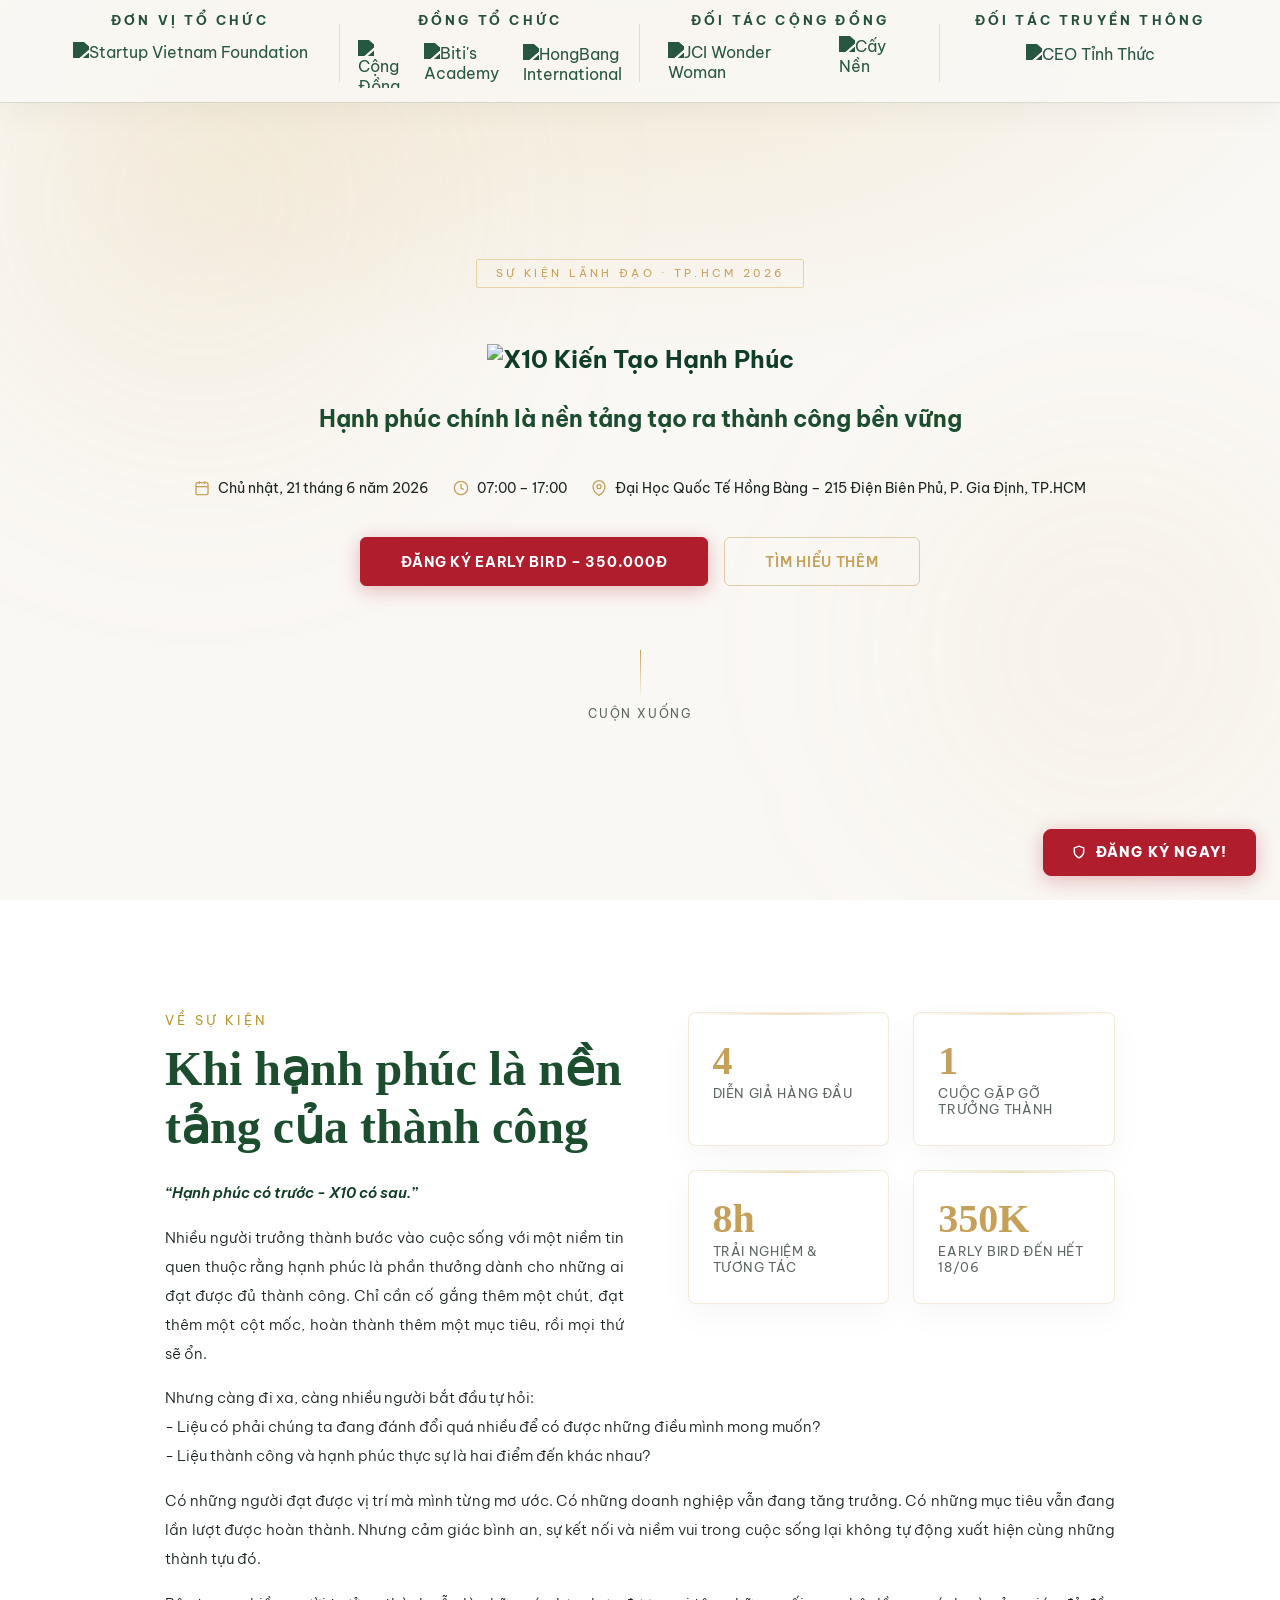
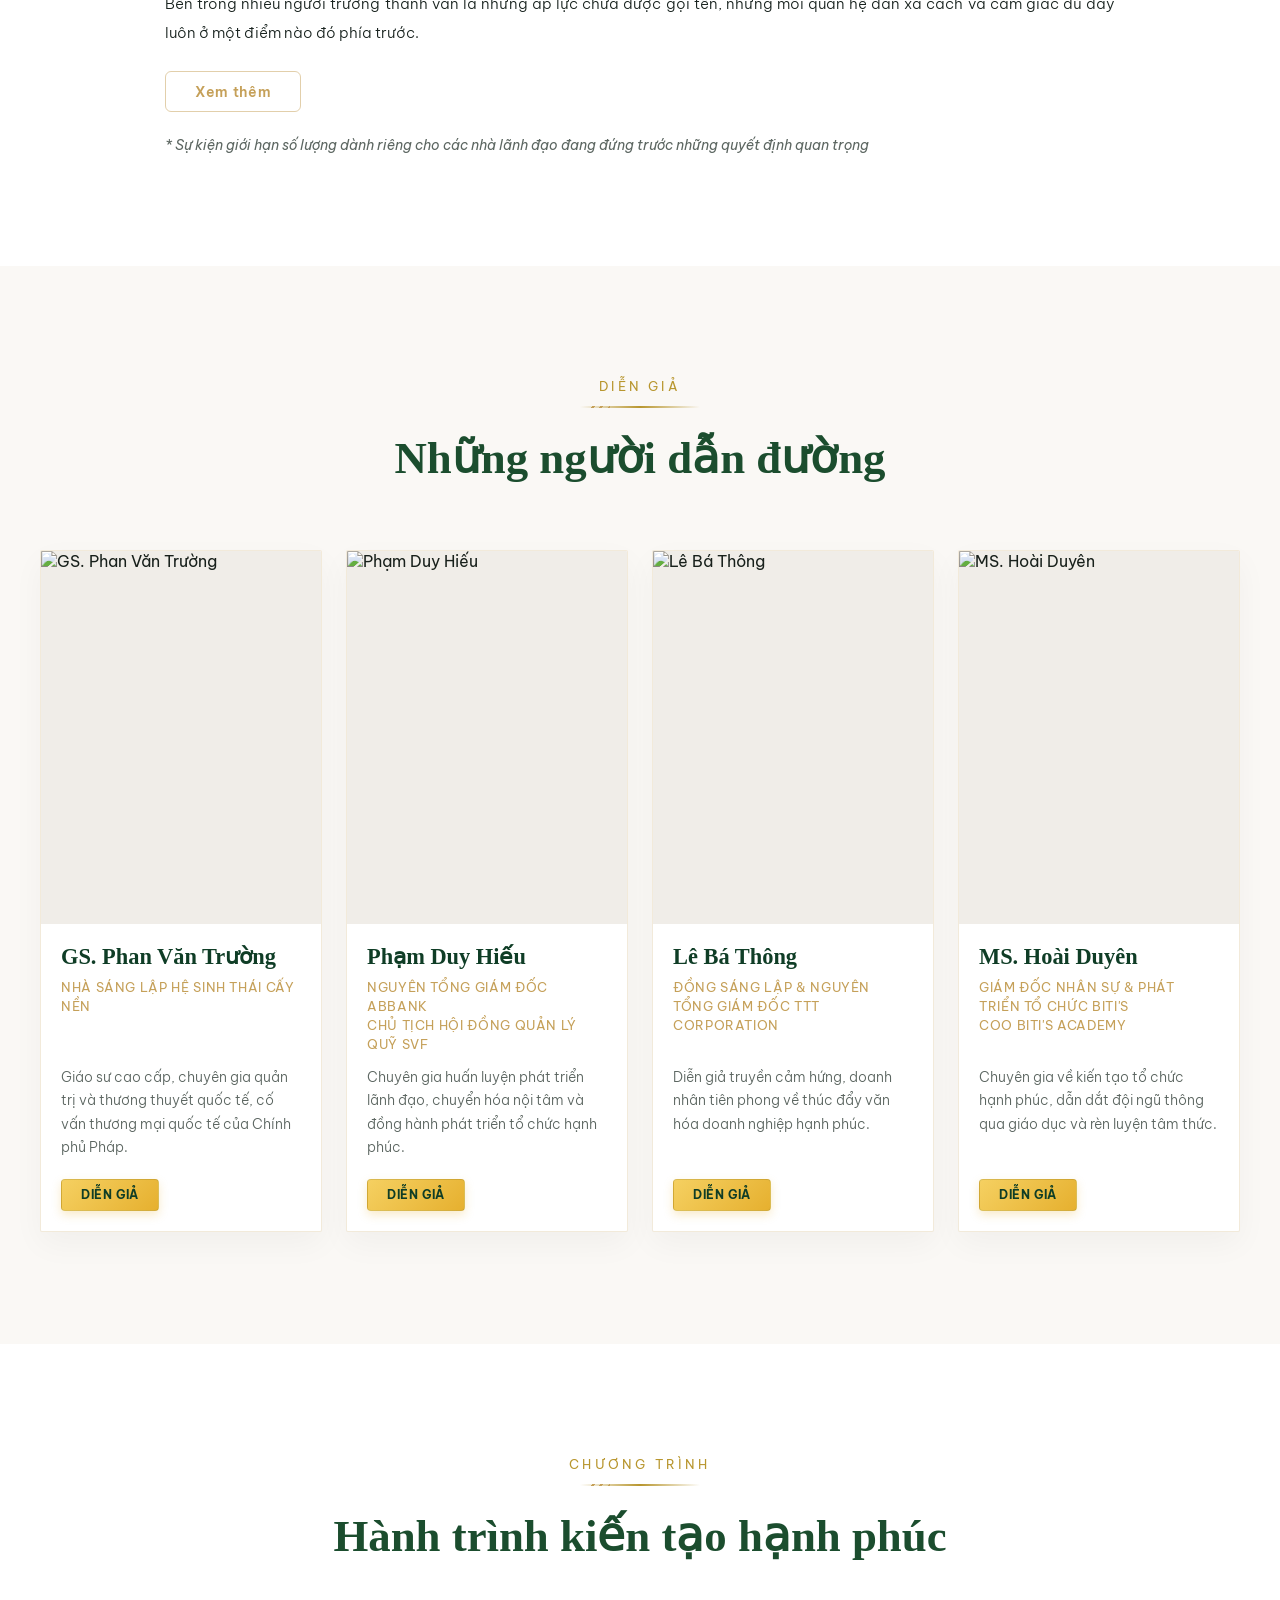
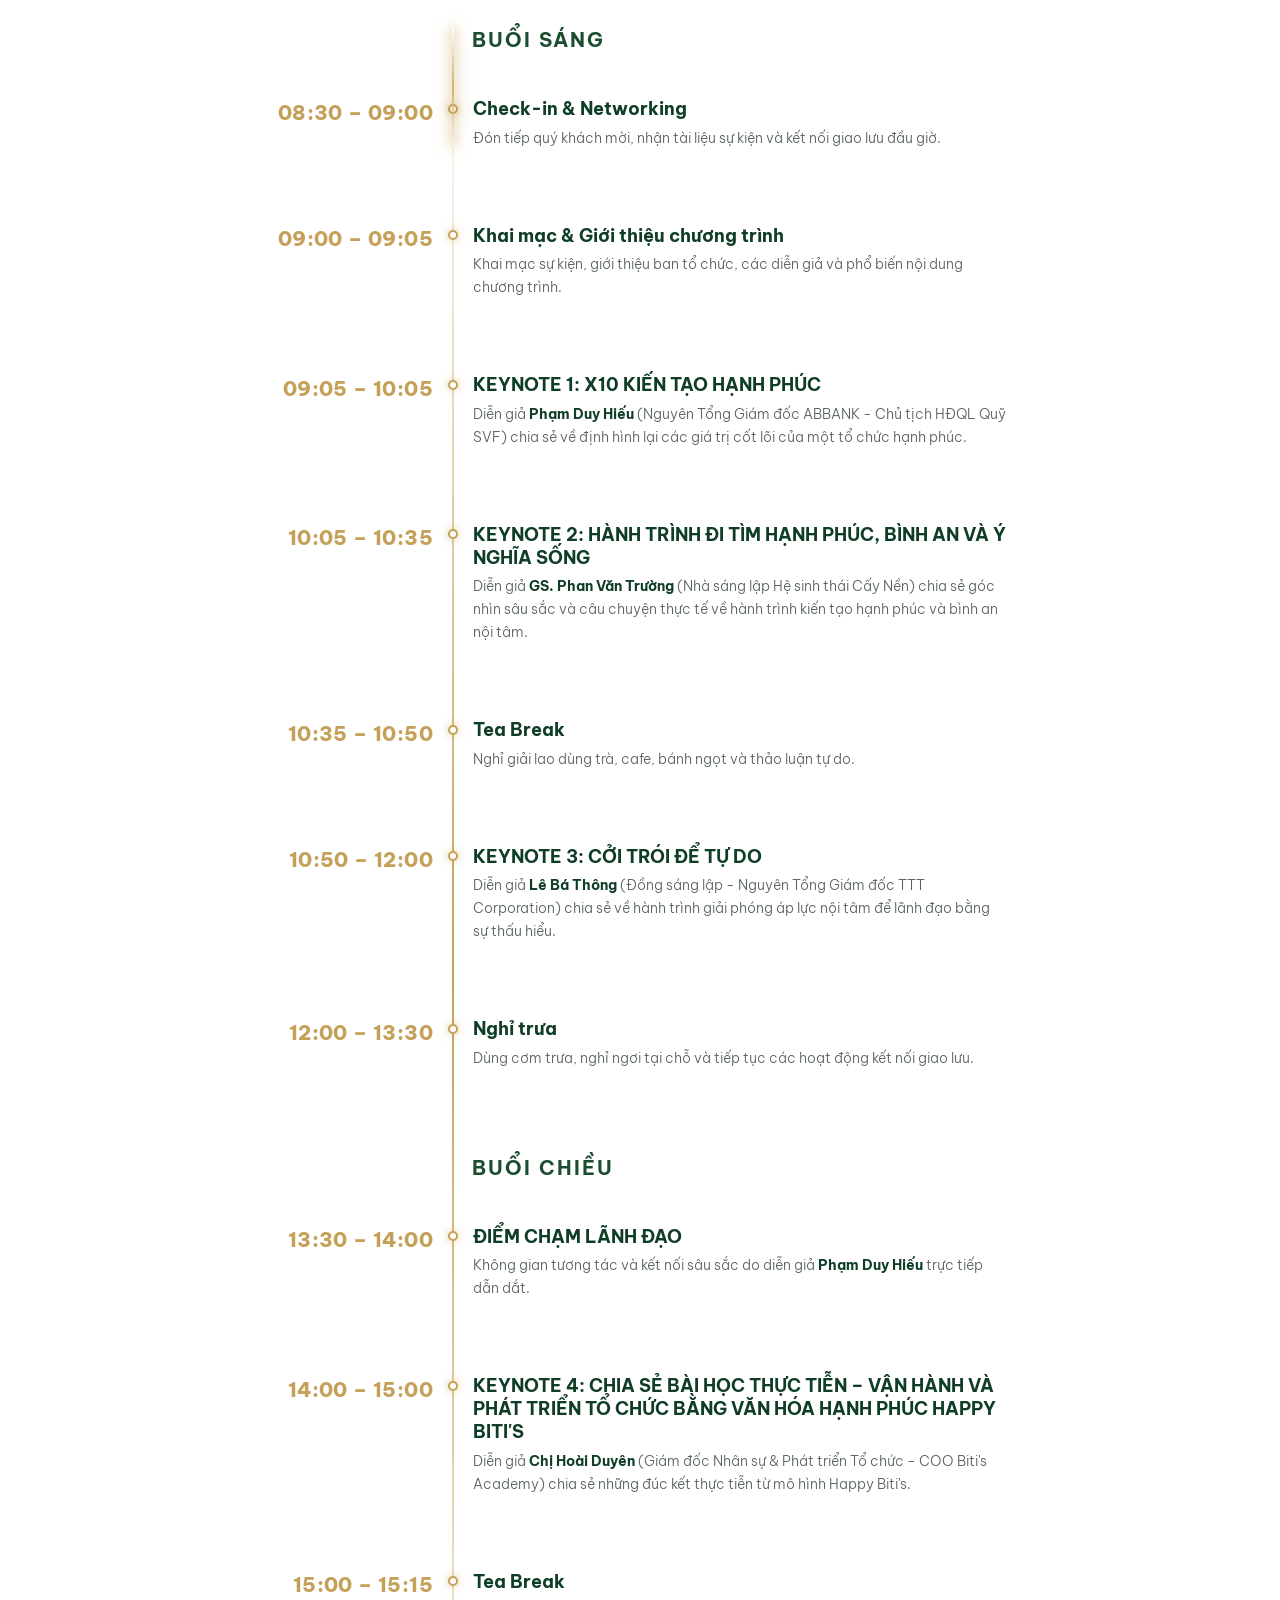
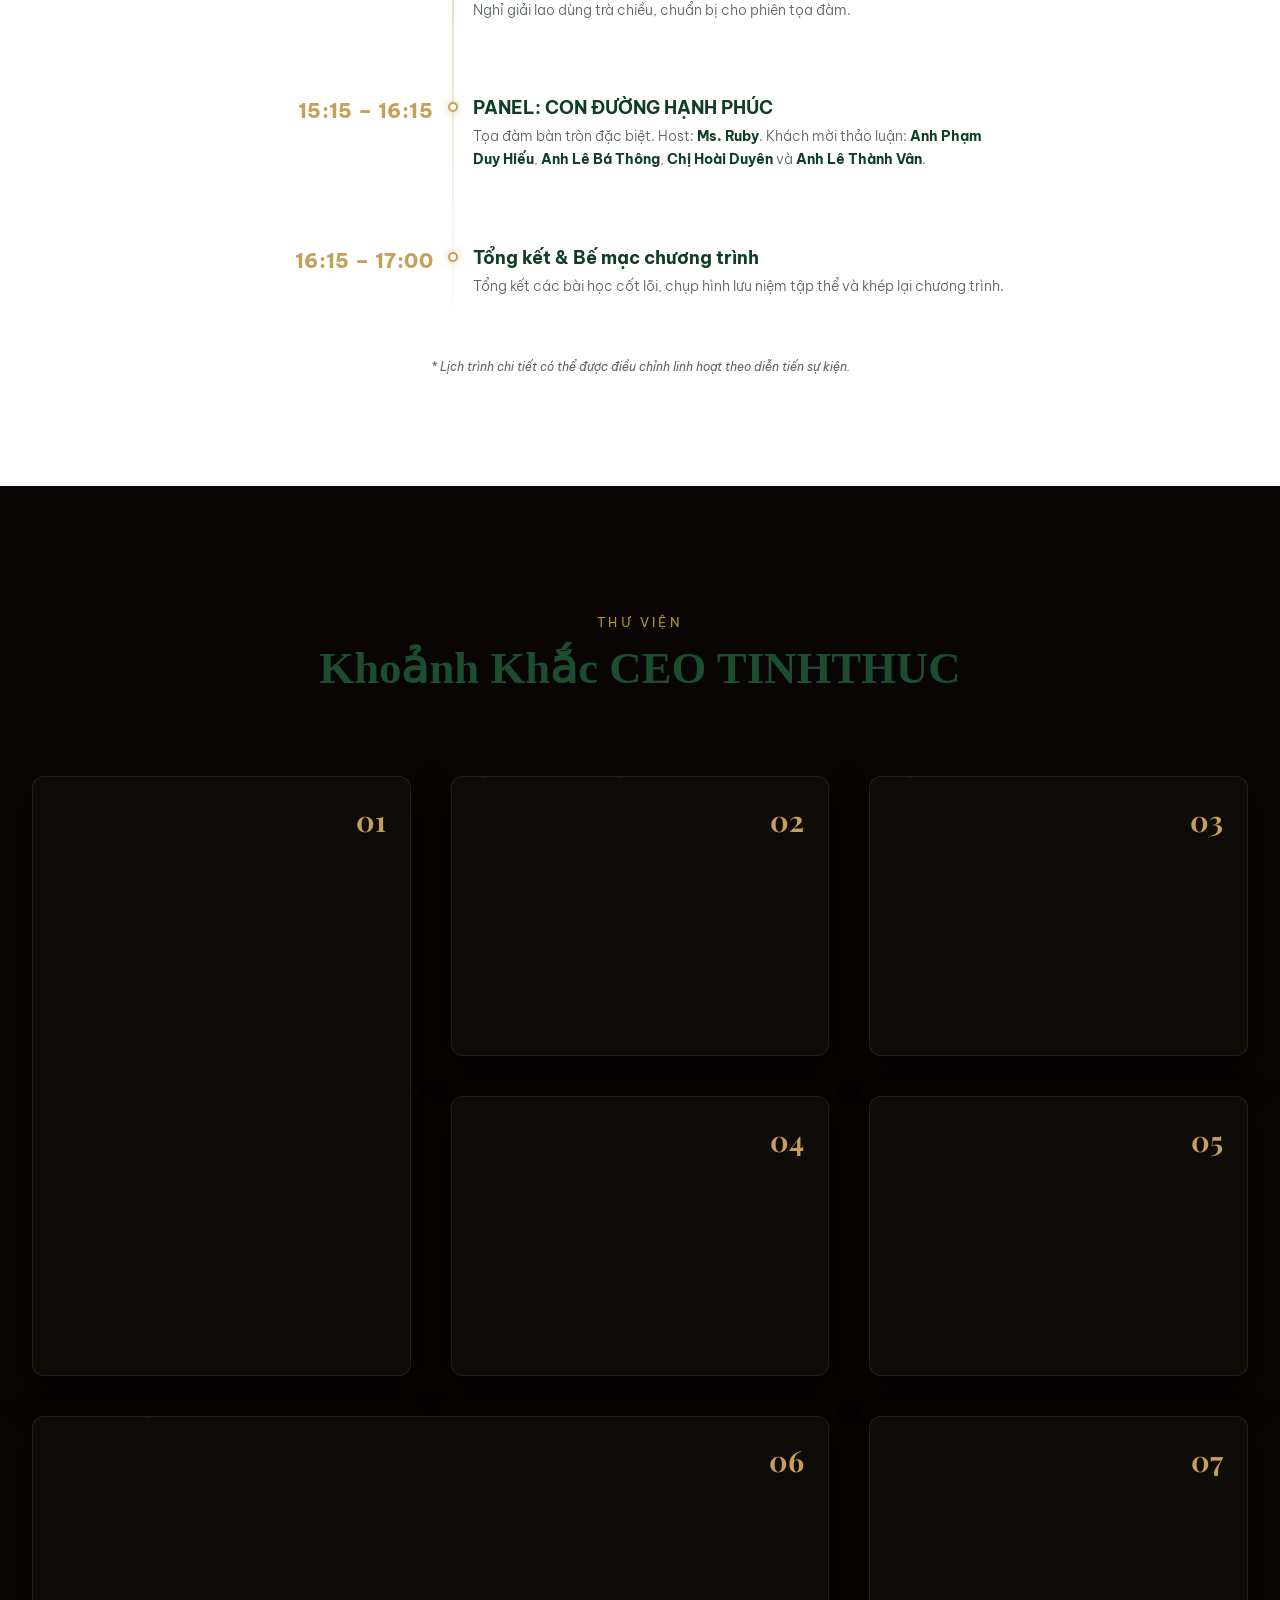
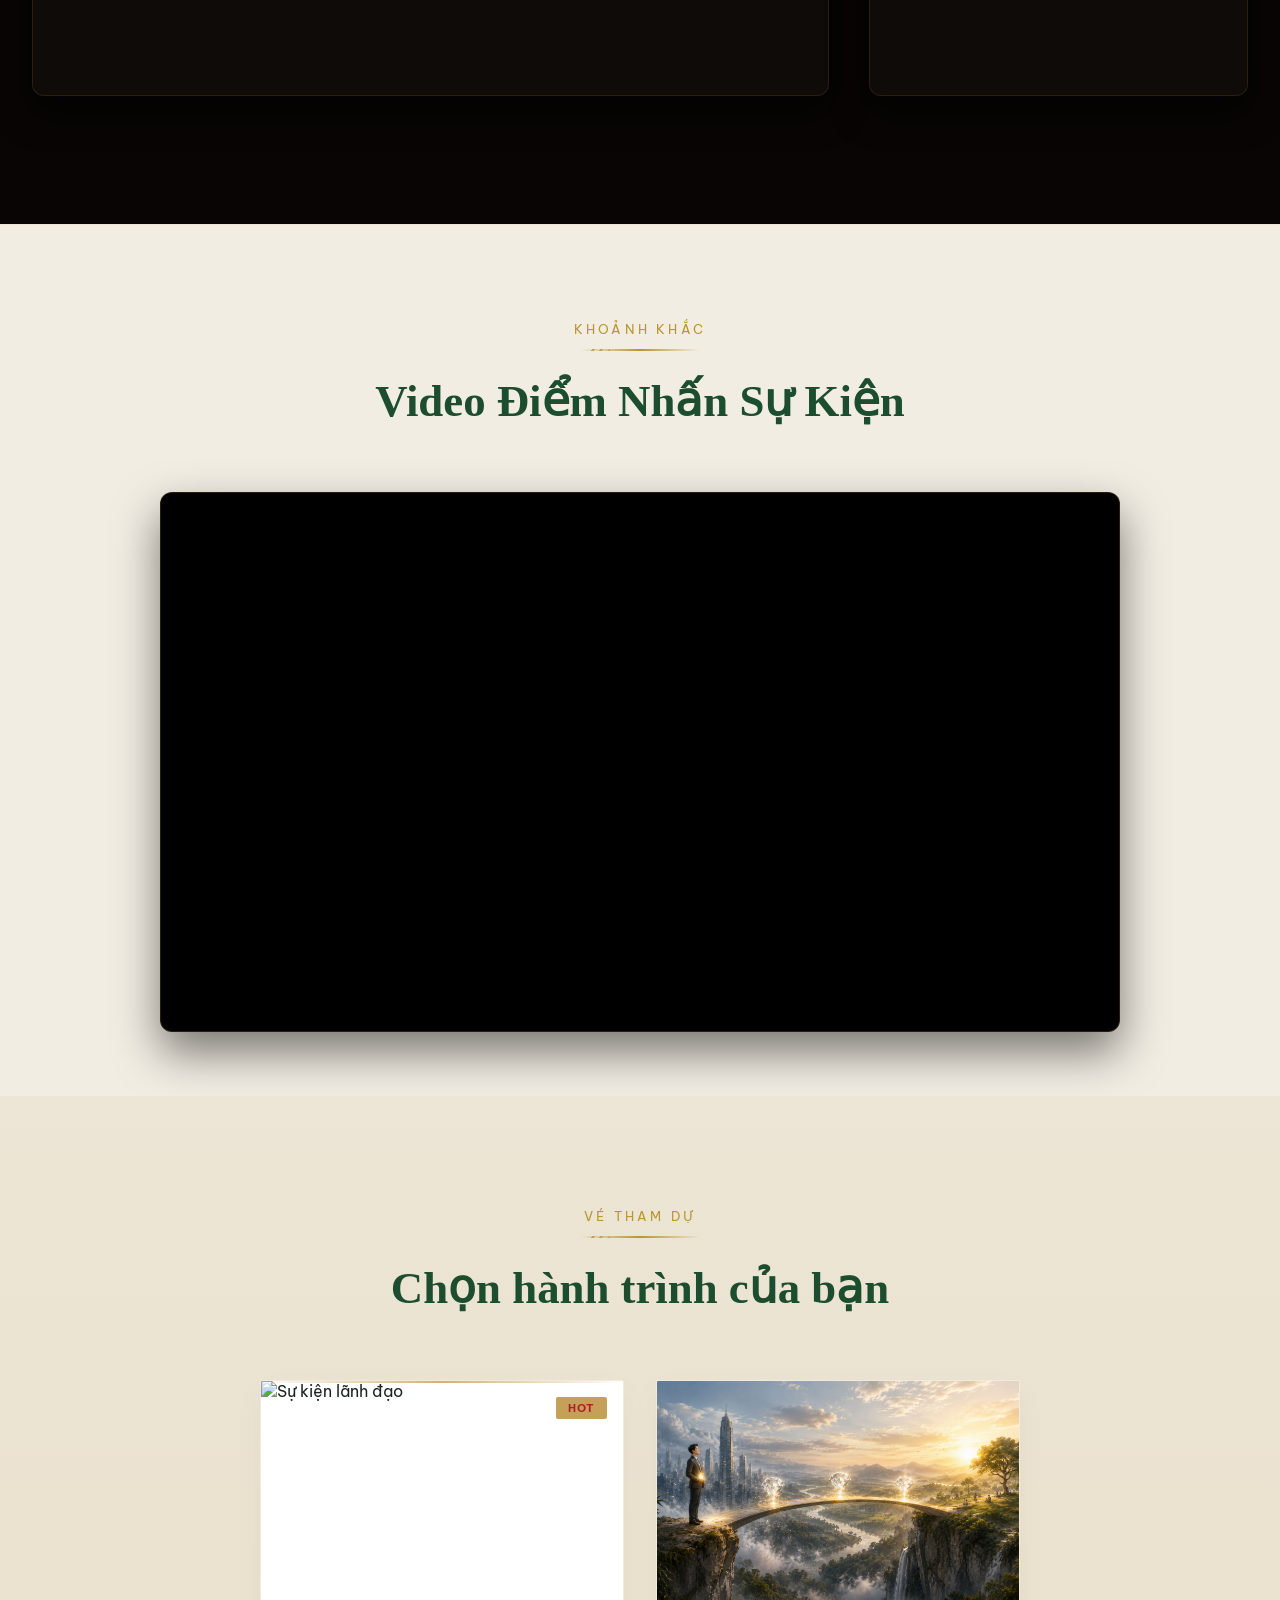
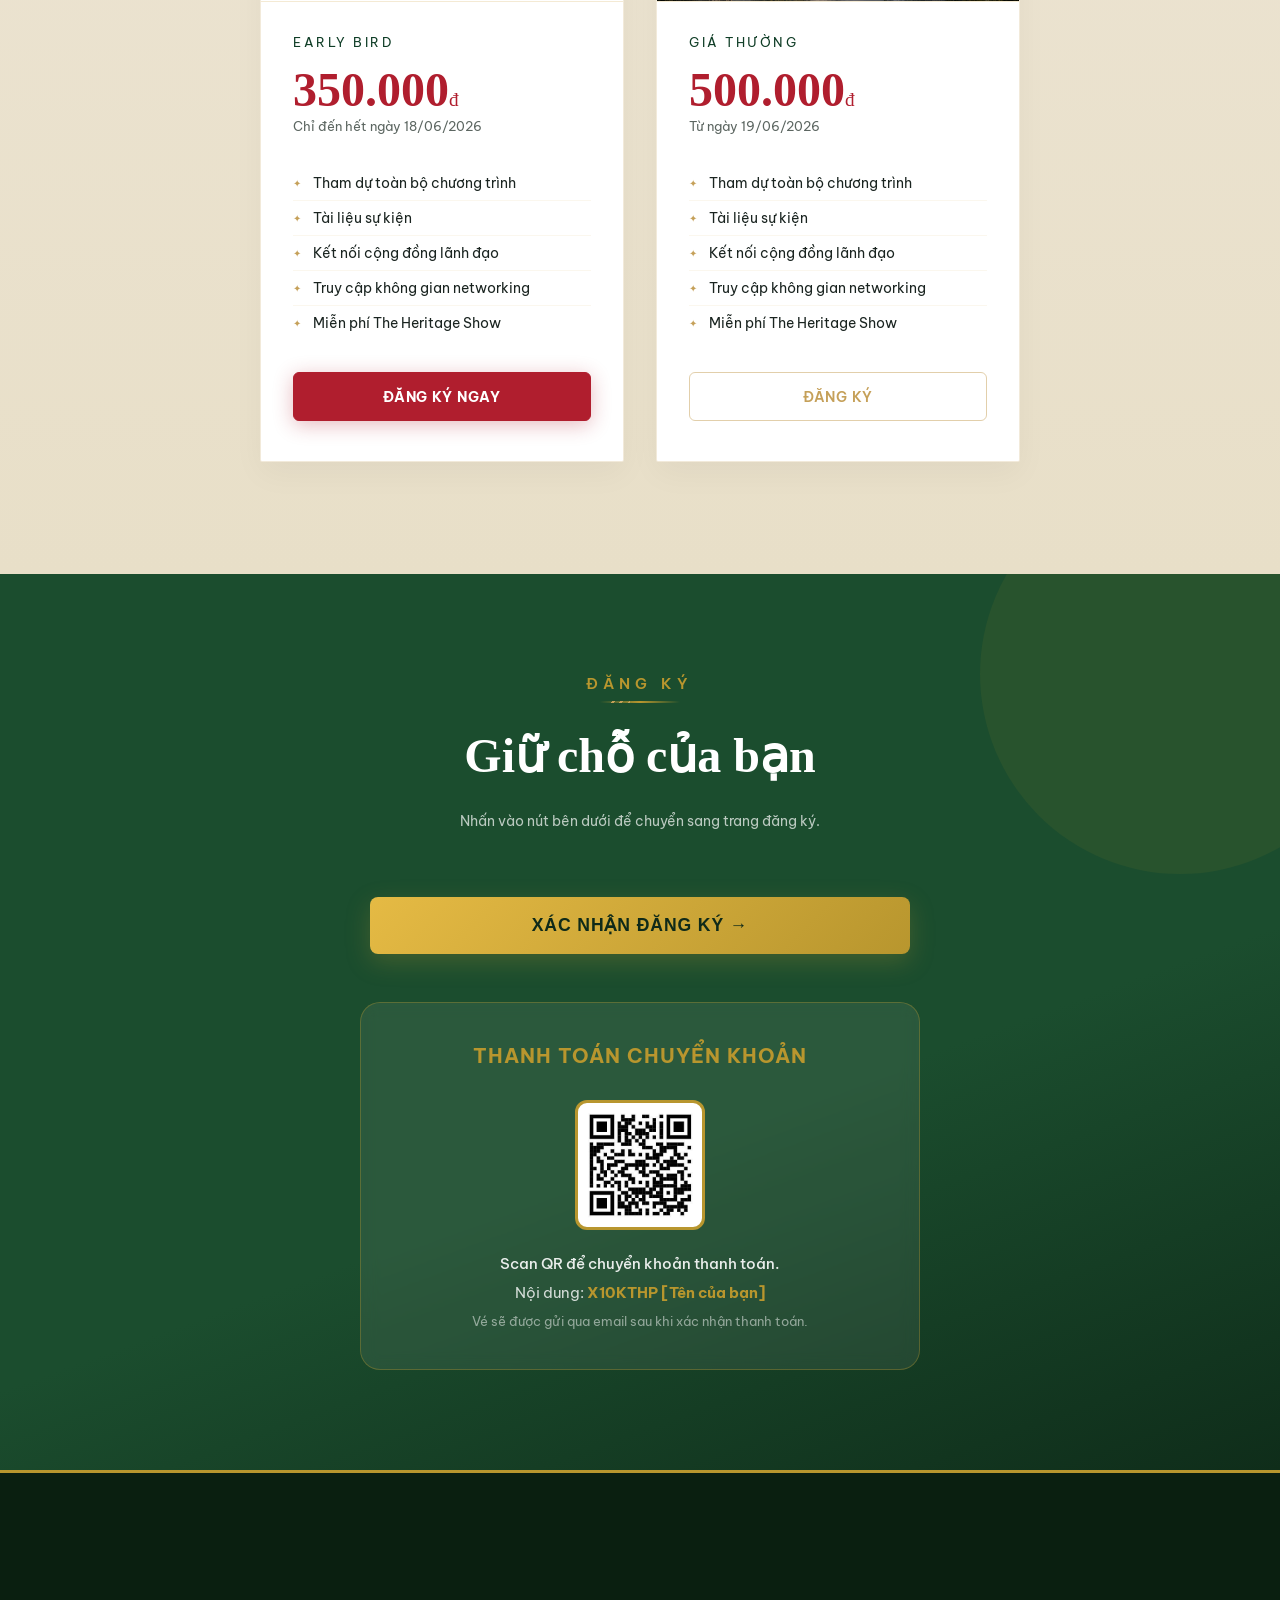
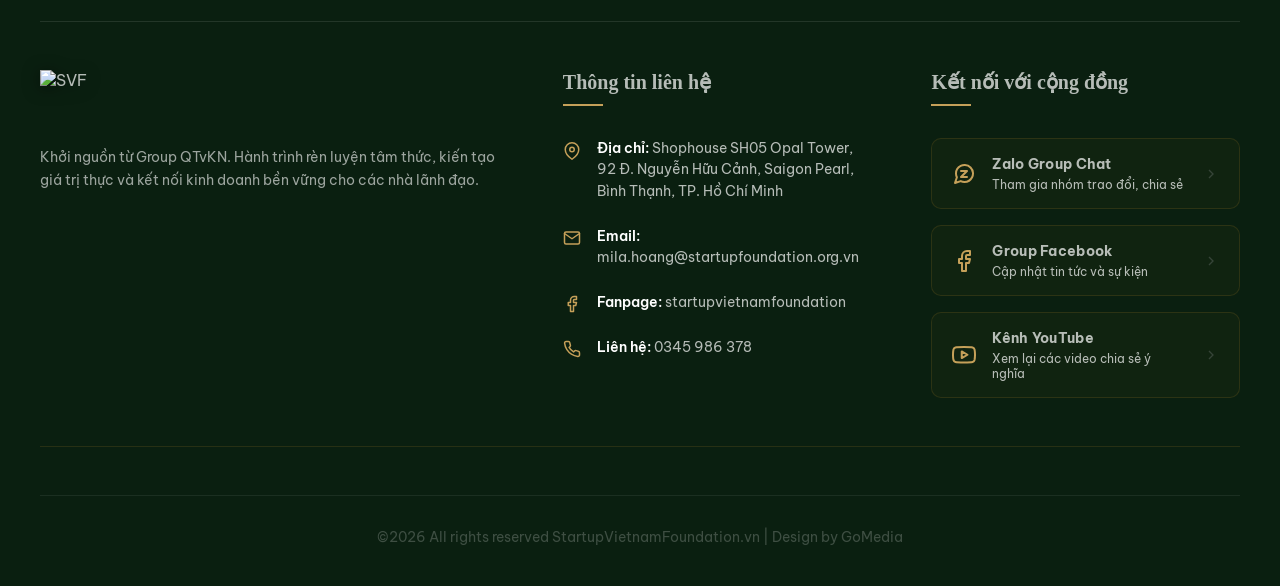
==== commit 6efab7a3: "Update regular price card to use layout with 3.jpg image" ====
--- a/index.html
+++ b/index.html
@@ -19,8 +19,7 @@
   <div id="preloader">
     <div class="preloader-content">
       <div class="preloader-poster-wrapper">
-        <img src="Image/Hình ảnh x10/1.png" alt="X10 Kiến Tạo Hạnh Phúc Poster"
-          class="preloader-poster">
+        <img src="Image/Hình ảnh x10/1.jpg" alt="X10 Kiến Tạo Hạnh Phúc Poster" class="preloader-poster">
       </div>
       <div class="preloader-progress-wrap">
         <div class="preloader-progress-bar"></div>
@@ -54,9 +53,11 @@
     <div class="nav-section">
       <div class="section-label">Đồng tổ chức</div>
       <div class="logos-group">
-        <img src="Logo/lãnh đạo trắng.png" alt="Cộng Đồng Nhà Lãnh Đạo Tỉnh Thức" class="nav-logo-img logo-lanhdao filter-color">
+        <img src="Logo/lãnh đạo trắng.png" alt="Cộng Đồng Nhà Lãnh Đạo Tỉnh Thức"
+          class="nav-logo-img logo-lanhdao filter-color">
         <img src="Logo/bitis trắng.png" alt="Biti's Academy" class="nav-logo-img logo-bitis filter-color">
-        <img src="Logo/logo hồng bàng.png" alt="HongBang International University" class="nav-logo-img logo-hongbang filter-color">
+        <img src="Logo/logo hồng bàng.png" alt="HongBang International University"
+          class="nav-logo-img logo-hongbang filter-color">
       </div>
     </div>
 
@@ -159,7 +160,9 @@
             “Hạnh phúc có trước - X10 có sau.”
           </p>
           <p class="about-body" style="margin-top:1rem">
-            Nhiều người trưởng thành bước vào cuộc sống với một niềm tin quen thuộc rằng hạnh phúc là phần thưởng dành cho những ai đạt được đủ thành công. Chỉ cần cố gắng thêm một chút, đạt thêm một cột mốc, hoàn thành thêm một mục tiêu, rồi mọi thứ sẽ ổn.
+            Nhiều người trưởng thành bước vào cuộc sống với một niềm tin quen thuộc rằng hạnh phúc là phần thưởng dành
+            cho những ai đạt được đủ thành công. Chỉ cần cố gắng thêm một chút, đạt thêm một cột mốc, hoàn thành thêm
+            một mục tiêu, rồi mọi thứ sẽ ổn.
           </p>
           <p class="about-body" style="margin-top:1rem">
             Nhưng càng đi xa, càng nhiều người bắt đầu tự hỏi:<br>
@@ -167,42 +170,57 @@
             - Liệu thành công và hạnh phúc thực sự là hai điểm đến khác nhau?
           </p>
           <p class="about-body" style="margin-top:1rem">
-            Có những người đạt được vị trí mà mình từng mơ ước. Có những doanh nghiệp vẫn đang tăng trưởng. Có những mục tiêu vẫn đang lần lượt được hoàn thành. Nhưng cảm giác bình an, sự kết nối và niềm vui trong cuộc sống lại không tự động xuất hiện cùng những thành tựu đó.
+            Có những người đạt được vị trí mà mình từng mơ ước. Có những doanh nghiệp vẫn đang tăng trưởng. Có những mục
+            tiêu vẫn đang lần lượt được hoàn thành. Nhưng cảm giác bình an, sự kết nối và niềm vui trong cuộc sống lại
+            không tự động xuất hiện cùng những thành tựu đó.
           </p>
           <p class="about-body" style="margin-top:1rem">
-            Bên trong nhiều người trưởng thành vẫn là những áp lực chưa được gọi tên, những mối quan hệ dần xa cách và cảm giác đủ đầy luôn ở một điểm nào đó phía trước.
+            Bên trong nhiều người trưởng thành vẫn là những áp lực chưa được gọi tên, những mối quan hệ dần xa cách và
+            cảm giác đủ đầy luôn ở một điểm nào đó phía trước.
           </p>
           <div id="about-read-more" style="display: none;">
             <p class="about-body" style="margin-top:1rem">
-              Thoạt nhìn, đó là câu chuyện của công việc, doanh nghiệp hay cuộc sống. Nhưng nếu nhìn sâu hơn, đó là câu chuyện về nền tảng mà chúng ta đang xây dựng mọi thứ trên đó.
+              Thoạt nhìn, đó là câu chuyện của công việc, doanh nghiệp hay cuộc sống. Nhưng nếu nhìn sâu hơn, đó là câu
+              chuyện về nền tảng mà chúng ta đang xây dựng mọi thứ trên đó.
             </p>
             <p class="about-body" style="margin-top:1rem; color:var(--color-primary-green); font-weight:600;">
               NẾU THỨ TỰ ĐÓ ĐANG BỊ ĐẢO NGƯỢC THÌ SAO?
             </p>
             <p class="about-body" style="margin-top:0.5rem">
-              Nếu hạnh phúc không phải là phần thưởng sau thành công mà chính là nền tảng giúp chúng ta có đủ năng lượng để đi đường dài, đủ sự rõ ràng để đưa ra những quyết định quan trọng và đủ sự cân bằng để phát triển mà không đánh mất những điều mình thực sự trân trọng thì sao?
+              Nếu hạnh phúc không phải là phần thưởng sau thành công mà chính là nền tảng giúp chúng ta có đủ năng lượng
+              để đi đường dài, đủ sự rõ ràng để đưa ra những quyết định quan trọng và đủ sự cân bằng để phát triển mà
+              không đánh mất những điều mình thực sự trân trọng thì sao?
             </p>
             <p class="about-body" style="margin-top:1rem">
-              Thực tế, ngày càng nhiều nghiên cứu về hiệu suất con người, nhiều doanh nghiệp và nhà lãnh đạo trên thế giới đang nhìn hạnh phúc theo hướng này. Không chỉ là một cảm xúc tích cực, hạnh phúc còn là điều kiện giúp con người duy trì hiệu quả, khả năng thích nghi và sự phát triển bền vững trong một thế giới ngày càng nhiều áp lực và biến động.
+              Thực tế, ngày càng nhiều nghiên cứu về hiệu suất con người, nhiều doanh nghiệp và nhà lãnh đạo trên thế
+              giới đang nhìn hạnh phúc theo hướng này. Không chỉ là một cảm xúc tích cực, hạnh phúc còn là điều kiện
+              giúp con người duy trì hiệu quả, khả năng thích nghi và sự phát triển bền vững trong một thế giới ngày
+              càng nhiều áp lực và biến động.
             </p>
             <p class="about-body" style="margin-top:1.5rem; color:var(--color-primary-green); font-weight:600;">
               ĐÓ CŨNG LÀ CÂU HỎI MÀ X10 KIẾN TẠO HẠNH PHÚC MUỐN CÙNG BẠN KHÁM PHÁ
             </p>
             <p class="about-body" style="margin-top:0.5rem">
-              Không phải liệu thành công có quan trọng hay không. Mà liệu chúng ta có thể phát triển mạnh mẽ hơn, đi xa hơn và sống trọn vẹn hơn khi hạnh phúc không còn luôn bị đặt ở cuối danh sách ưu tiên.
+              Không phải liệu thành công có quan trọng hay không. Mà liệu chúng ta có thể phát triển mạnh mẽ hơn, đi xa
+              hơn và sống trọn vẹn hơn khi hạnh phúc không còn luôn bị đặt ở cuối danh sách ưu tiên.
             </p>
             <p class="about-body" style="margin-top:1rem">
-              X10 KIẾN TẠO HẠNH PHÚC là nơi những doanh nhân, nhà lãnh đạo và người trưởng thành cùng gặp gỡ để lắng nghe những góc nhìn thực tiễn về hạnh phúc, lãnh đạo, văn hóa doanh nghiệp và hành trình phát triển con người.
+              X10 KIẾN TẠO HẠNH PHÚC là nơi những doanh nhân, nhà lãnh đạo và người trưởng thành cùng gặp gỡ để lắng
+              nghe những góc nhìn thực tiễn về hạnh phúc, lãnh đạo, văn hóa doanh nghiệp và hành trình phát triển con
+              người.
             </p>
             <p class="about-body" style="margin-top:1rem">
-              Mỗi diễn giả mang đến một câu chuyện khác nhau. Mỗi trải nghiệm mở ra một góc nhìn khác nhau. Nhưng tất cả cùng gặp nhau ở một niềm tin:
-            </p>
-            <p class="about-body" style="margin-top:1.5rem; font-weight:700; color:var(--color-primary-green); text-align:center; font-size:1.1rem; line-height:1.4;">
+              Mỗi diễn giả mang đến một câu chuyện khác nhau. Mỗi trải nghiệm mở ra một góc nhìn khác nhau. Nhưng tất cả
+              cùng gặp nhau ở một niềm tin:
+            </p>
+            <p class="about-body"
+              style="margin-top:1.5rem; font-weight:700; color:var(--color-primary-green); text-align:center; font-size:1.1rem; line-height:1.4;">
               HẠNH PHÚC KHÔNG PHẢI PHẦN THƯỞNG SAU THÀNH CÔNG<br>
               MÀ CÓ THỂ CHÍNH LÀ ĐIỂM KHỞI ĐẦU CỦA MỘT HÀNH TRÌNH THÀNH CÔNG BỀN VỮNG HƠN.
             </p>
             <p class="about-body" style="margin-top:1rem">
-              Nếu bạn cũng đang tìm kiếm một góc nhìn mới về hạnh phúc, thành công và sự phát triển bền vững, hẹn gặp bạn tại X10 KIẾN TẠO HẠNH PHÚC.
+              Nếu bạn cũng đang tìm kiếm một góc nhìn mới về hạnh phúc, thành công và sự phát triển bền vững, hẹn gặp
+              bạn tại X10 KIẾN TẠO HẠNH PHÚC.
             </p>
           </div>
 
@@ -229,7 +247,7 @@
     <div class="speakers-grid">
       <div class="speaker-card reveal">
         <div class="speaker-img-wrap">
-          <img src="Image/Hình ảnh x10/38.png" alt="GS. Phan Văn Trường"
+          <img src="Image/Hình ảnh x10/38.jpg" alt="GS. Phan Văn Trường"
             style="width:100%;height:100%;object-fit:cover;object-position:top center;">
         </div>
         <div class="speaker-info">
@@ -244,7 +262,7 @@
 
       <div class="speaker-card reveal">
         <div class="speaker-img-wrap">
-          <img src="Image/Hình ảnh x10/36.png" alt="Phạm Duy Hiếu"
+          <img src="Image/Hình ảnh x10/36.jpg" alt="Phạm Duy Hiếu"
             style="width:100%;height:100%;object-fit:cover;object-position:top center;">
         </div>
         <div class="speaker-info">
@@ -259,7 +277,7 @@
 
       <div class="speaker-card reveal">
         <div class="speaker-img-wrap">
-          <img src="Image/Hình ảnh x10/35.png" alt="Lê Bá Thông"
+          <img src="Image/Hình ảnh x10/35.jpg" alt="Lê Bá Thông"
             style="width:100%;height:100%;object-fit:cover;object-position:top center;">
         </div>
         <div class="speaker-info">
@@ -274,7 +292,7 @@
 
       <div class="speaker-card reveal">
         <div class="speaker-img-wrap">
-          <img src="Image/Hình ảnh x10/37.png" alt="MS. Hoài Duyên"
+          <img src="Image/Hình ảnh x10/37.jpg" alt="MS. Hoài Duyên"
             style="width:100%;height:100%;object-fit:cover;object-position:top center;">
         </div>
         <div class="speaker-info">
@@ -306,7 +324,8 @@
         <div class="schedule-dot"></div>
         <div>
           <p class="schedule-content-title">Check-in & Networking</p>
-          <p class="schedule-content-desc">Đón tiếp quý khách mời, nhận tài liệu sự kiện và kết nối giao lưu đầu giờ.</p>
+          <p class="schedule-content-desc">Đón tiếp quý khách mời, nhận tài liệu sự kiện và kết nối giao lưu đầu giờ.
+          </p>
         </div>
       </div>
 
@@ -315,7 +334,8 @@
         <div class="schedule-dot"></div>
         <div>
           <p class="schedule-content-title">Khai mạc & Giới thiệu chương trình</p>
-          <p class="schedule-content-desc">Khai mạc sự kiện, giới thiệu ban tổ chức, các diễn giả và phổ biến nội dung chương trình.</p>
+          <p class="schedule-content-desc">Khai mạc sự kiện, giới thiệu ban tổ chức, các diễn giả và phổ biến nội dung
+            chương trình.</p>
         </div>
       </div>
 
@@ -324,7 +344,8 @@
         <div class="schedule-dot"></div>
         <div>
           <p class="schedule-content-title">KEYNOTE 1: X10 KIẾN TẠO HẠNH PHÚC</p>
-          <p class="schedule-content-desc">Diễn giả <strong>Phạm Duy Hiếu</strong> (Nguyên Tổng Giám đốc ABBANK - Chủ tịch HĐQL Quỹ SVF) chia sẻ về định hình lại các giá trị cốt lõi của một tổ chức hạnh phúc.</p>
+          <p class="schedule-content-desc">Diễn giả <strong>Phạm Duy Hiếu</strong> (Nguyên Tổng Giám đốc ABBANK - Chủ
+            tịch HĐQL Quỹ SVF) chia sẻ về định hình lại các giá trị cốt lõi của một tổ chức hạnh phúc.</p>
         </div>
       </div>
 
@@ -333,7 +354,8 @@
         <div class="schedule-dot"></div>
         <div>
           <p class="schedule-content-title">KEYNOTE 2: HÀNH TRÌNH ĐI TÌM HẠNH PHÚC, BÌNH AN VÀ Ý NGHĨA SỐNG</p>
-          <p class="schedule-content-desc">Diễn giả <strong>GS. Phan Văn Trường</strong> (Nhà sáng lập Hệ sinh thái Cấy Nền) chia sẻ góc nhìn sâu sắc và câu chuyện thực tế về hành trình kiến tạo hạnh phúc và bình an nội tâm.</p>
+          <p class="schedule-content-desc">Diễn giả <strong>GS. Phan Văn Trường</strong> (Nhà sáng lập Hệ sinh thái Cấy
+            Nền) chia sẻ góc nhìn sâu sắc và câu chuyện thực tế về hành trình kiến tạo hạnh phúc và bình an nội tâm.</p>
         </div>
       </div>
 
@@ -351,7 +373,8 @@
         <div class="schedule-dot"></div>
         <div>
           <p class="schedule-content-title">KEYNOTE 3: CỞI TRÓI ĐỂ TỰ DO</p>
-          <p class="schedule-content-desc">Diễn giả <strong>Lê Bá Thông</strong> (Đồng sáng lập - Nguyên Tổng Giám đốc TTT Corporation) chia sẻ về hành trình giải phóng áp lực nội tâm để lãnh đạo bằng sự thấu hiểu.</p>
+          <p class="schedule-content-desc">Diễn giả <strong>Lê Bá Thông</strong> (Đồng sáng lập - Nguyên Tổng Giám đốc
+            TTT Corporation) chia sẻ về hành trình giải phóng áp lực nội tâm để lãnh đạo bằng sự thấu hiểu.</p>
         </div>
       </div>
 
@@ -360,7 +383,8 @@
         <div class="schedule-dot"></div>
         <div>
           <p class="schedule-content-title">Nghỉ trưa</p>
-          <p class="schedule-content-desc">Dùng cơm trưa, nghỉ ngơi tại chỗ và tiếp tục các hoạt động kết nối giao lưu.</p>
+          <p class="schedule-content-desc">Dùng cơm trưa, nghỉ ngơi tại chỗ và tiếp tục các hoạt động kết nối giao lưu.
+          </p>
         </div>
       </div>
 
@@ -371,7 +395,8 @@
         <div class="schedule-dot"></div>
         <div>
           <p class="schedule-content-title">ĐIỂM CHẠM LÃNH ĐẠO</p>
-          <p class="schedule-content-desc">Không gian tương tác và kết nối sâu sắc do diễn giả <strong>Phạm Duy Hiếu</strong> trực tiếp dẫn dắt.</p>
+          <p class="schedule-content-desc">Không gian tương tác và kết nối sâu sắc do diễn giả <strong>Phạm Duy
+              Hiếu</strong> trực tiếp dẫn dắt.</p>
         </div>
       </div>
 
@@ -379,8 +404,10 @@
         <div class="schedule-time">14:00 – 15:00</div>
         <div class="schedule-dot"></div>
         <div>
-          <p class="schedule-content-title">KEYNOTE 4: CHIA SẺ BÀI HỌC THỰC TIỄN – VẬN HÀNH VÀ PHÁT TRIỂN TỔ CHỨC BẰNG VĂN HÓA HẠNH PHÚC HAPPY BITI'S</p>
-          <p class="schedule-content-desc">Diễn giả <strong>Chị Hoài Duyên</strong> (Giám đốc Nhân sự & Phát triển Tổ chức - COO Biti's Academy) chia sẻ những đúc kết thực tiễn từ mô hình Happy Biti's.</p>
+          <p class="schedule-content-title">KEYNOTE 4: CHIA SẺ BÀI HỌC THỰC TIỄN – VẬN HÀNH VÀ PHÁT TRIỂN TỔ CHỨC BẰNG
+            VĂN HÓA HẠNH PHÚC HAPPY BITI'S</p>
+          <p class="schedule-content-desc">Diễn giả <strong>Chị Hoài Duyên</strong> (Giám đốc Nhân sự & Phát triển Tổ
+            chức - COO Biti's Academy) chia sẻ những đúc kết thực tiễn từ mô hình Happy Biti's.</p>
         </div>
       </div>
 
@@ -398,7 +425,9 @@
         <div class="schedule-dot"></div>
         <div>
           <p class="schedule-content-title">PANEL: CON ĐƯỜNG HẠNH PHÚC</p>
-          <p class="schedule-content-desc">Tọa đàm bàn tròn đặc biệt. Host: <strong>Ms. Ruby</strong>. Khách mời thảo luận: <strong>Anh Phạm Duy Hiếu</strong>, <strong>Anh Lê Bá Thông</strong>, <strong>Chị Hoài Duyên</strong> và <strong>Anh Lê Thành Vân</strong>.</p>
+          <p class="schedule-content-desc">Tọa đàm bàn tròn đặc biệt. Host: <strong>Ms. Ruby</strong>. Khách mời thảo
+            luận: <strong>Anh Phạm Duy Hiếu</strong>, <strong>Anh Lê Bá Thông</strong>, <strong>Chị Hoài Duyên</strong>
+            và <strong>Anh Lê Thành Vân</strong>.</p>
         </div>
       </div>
 
@@ -407,7 +436,8 @@
         <div class="schedule-dot"></div>
         <div>
           <p class="schedule-content-title">Tổng kết & Bế mạc chương trình</p>
-          <p class="schedule-content-desc">Tổng kết các bài học cốt lõi, chụp hình lưu niệm tập thể và khép lại chương trình.</p>
+          <p class="schedule-content-desc">Tổng kết các bài học cốt lõi, chụp hình lưu niệm tập thể và khép lại chương
+            trình.</p>
         </div>
       </div>
     </div>
@@ -542,7 +572,7 @@
         <div class="price-badge">Hot</div>
         <div class="price-image-wrapper"
           style="margin: -2.5rem -2rem 2rem -2rem; border-bottom: 1px solid rgba(200, 150, 42, 0.2);">
-          <img src="Image/early_bird_350k.png" alt="Sự kiện lãnh đạo"
+          <img src="Image/Hình ảnh x10/2.jpg" alt="Sự kiện lãnh đạo"
             style="width: 100%; height: 220px; object-fit: cover; object-position: center 30%; display: block;">
         </div>
         <p class="price-label">Early Bird</p>
@@ -559,6 +589,11 @@
       </div>
 
       <div class="price-card reveal">
+        <div class="price-image-wrapper"
+          style="margin: -2.5rem -2rem 2rem -2rem; border-bottom: 1px solid rgba(200, 150, 42, 0.2);">
+          <img src="Image/Hình ảnh x10/3.jpg" alt="Sự kiện lãnh đạo"
+            style="width: 100%; height: 220px; object-fit: cover; object-position: center 30%; display: block;">
+        </div>
         <p class="price-label">Giá thường</p>
         <div class="price-amount" style="color:var(--text-muted)">500.000<span>đ</span></div>
         <p class="price-until">Từ ngày 19/06/2026</p>
@@ -588,8 +623,7 @@
       </div>
 
       <div class="reveal" style="text-align:center;margin-bottom:3rem">
-        <button type="button" class="btn-register-cta"
-          onclick="window.open('https://KAIpany.com/YTP-X10', '_blank')">
+        <button type="button" class="btn-register-cta" onclick="window.open('https://KAIpany.com/YTP-X10', '_blank')">
           Xác nhận đăng ký →
         </button>
       </div>
@@ -599,9 +633,7 @@
         <div class="register-box qr-box-new">
           <p class="qr-title">THANH TOÁN CHUYỂN KHOẢN</p>
           <div class="qr-image-container">
-            <img
-              src="Image/ma_qr_moi.jpg"
-              alt="QR Code thanh toán" class="qr-img-element">
+            <img src="Image/ma_qr_moi.jpg" alt="QR Code thanh toán" class="qr-img-element">
           </div>
           <p class="qr-instructions">Scan QR để chuyển khoản thanh toán.</p>
           <p class="qr-note">Nội dung: <strong style="color:#B8962E">X10KTHP [Tên của bạn]</strong></p>
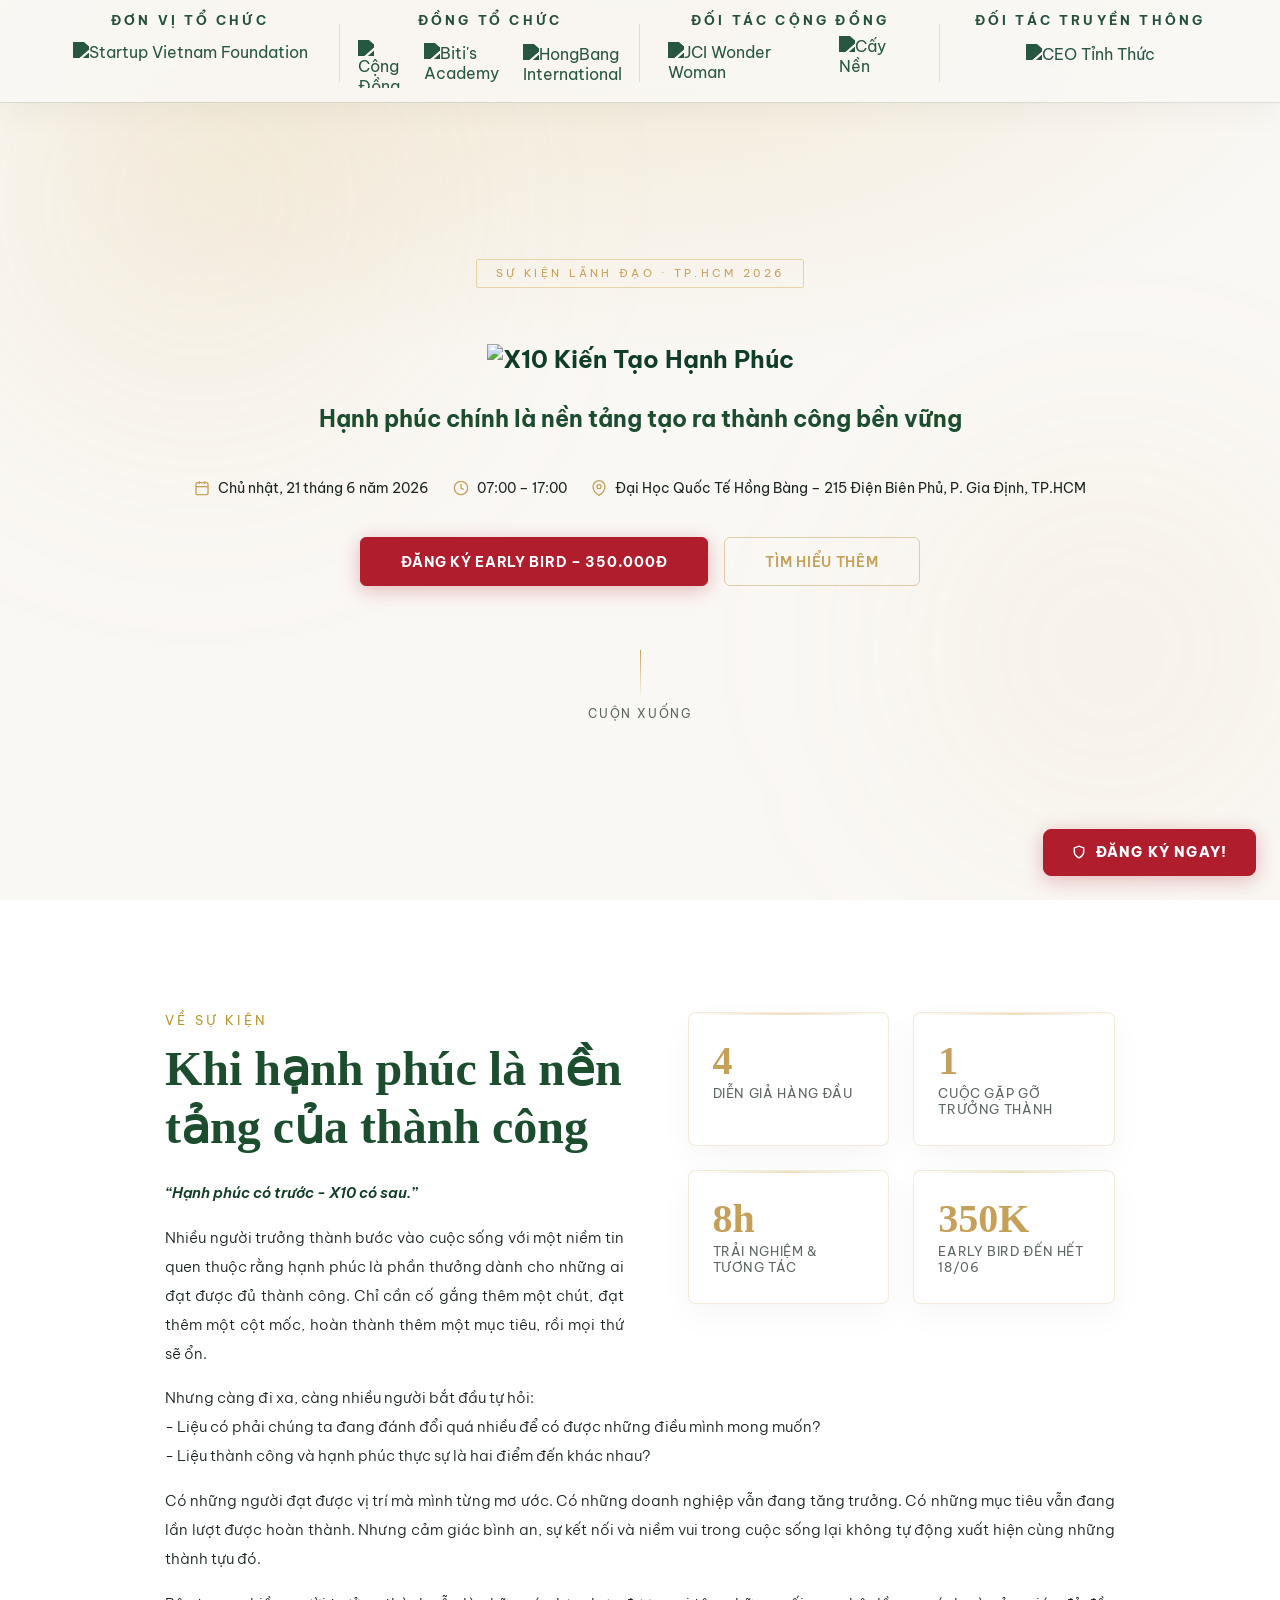
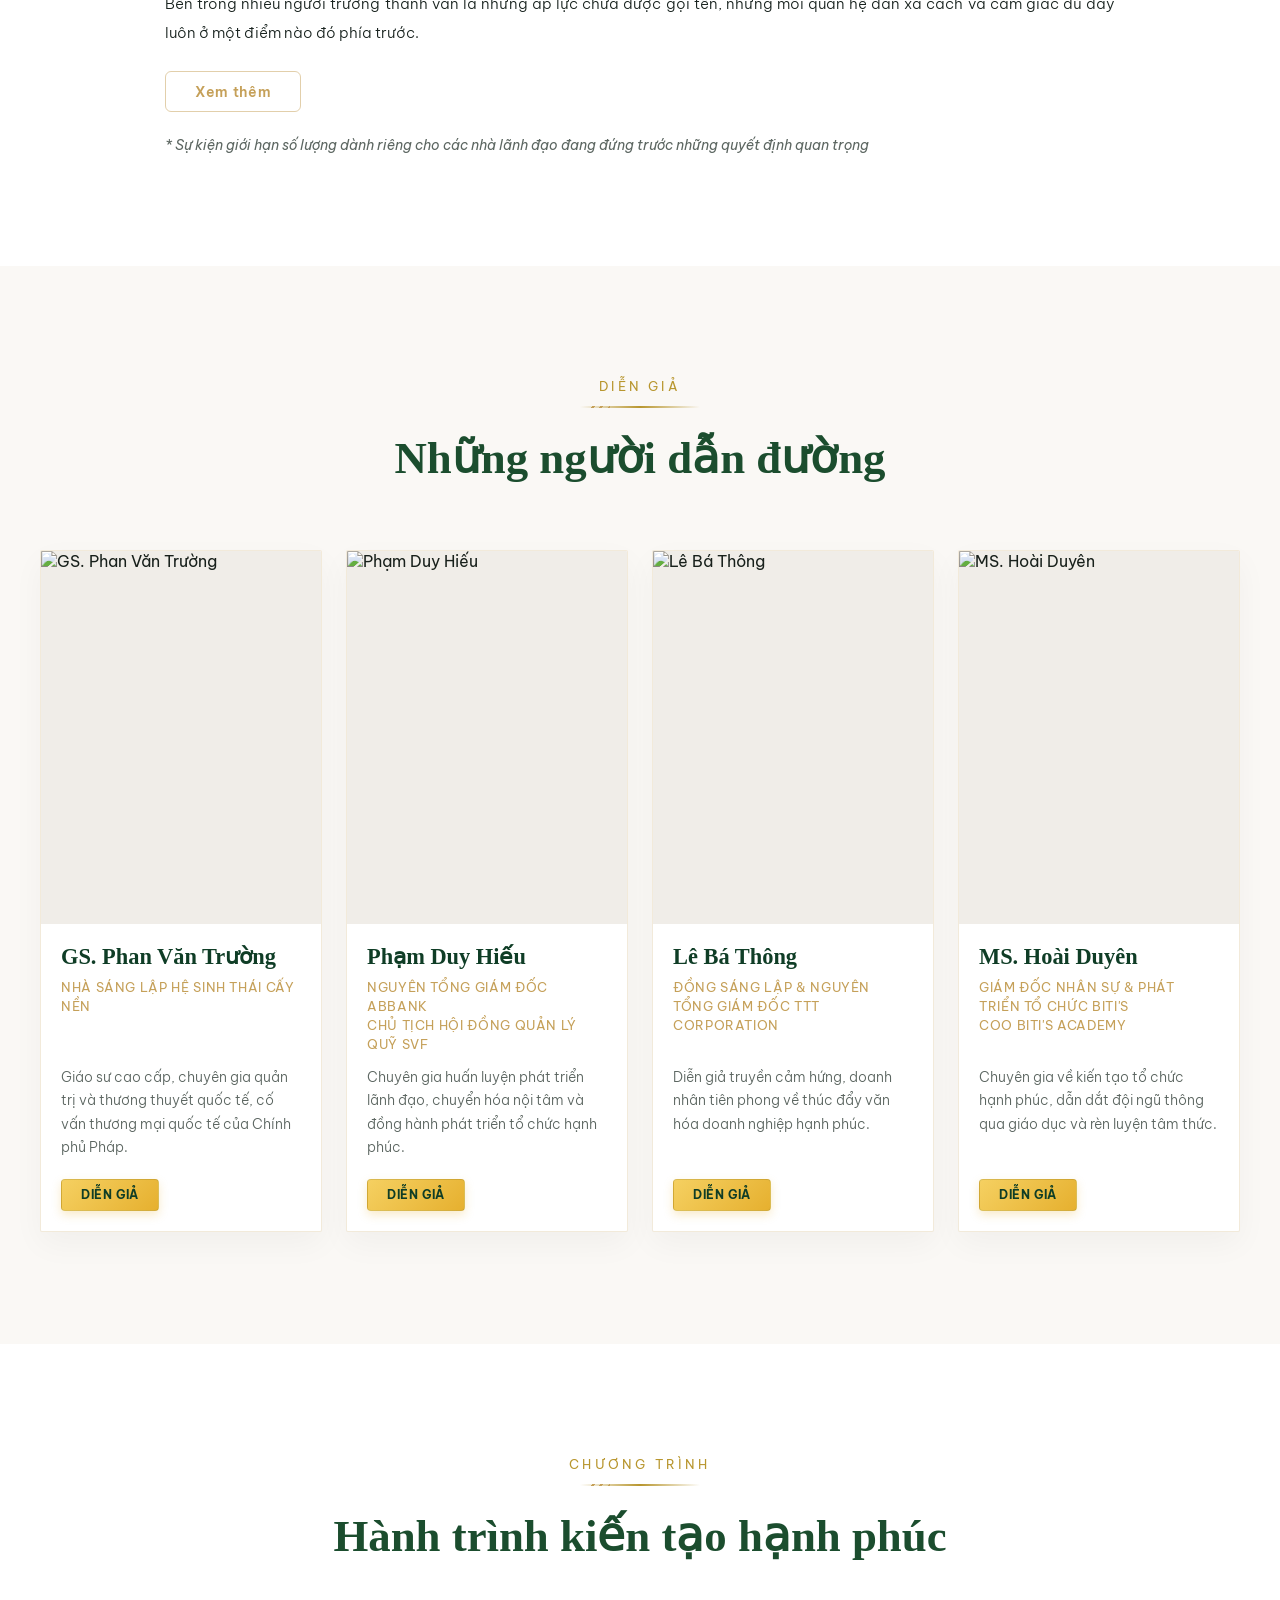
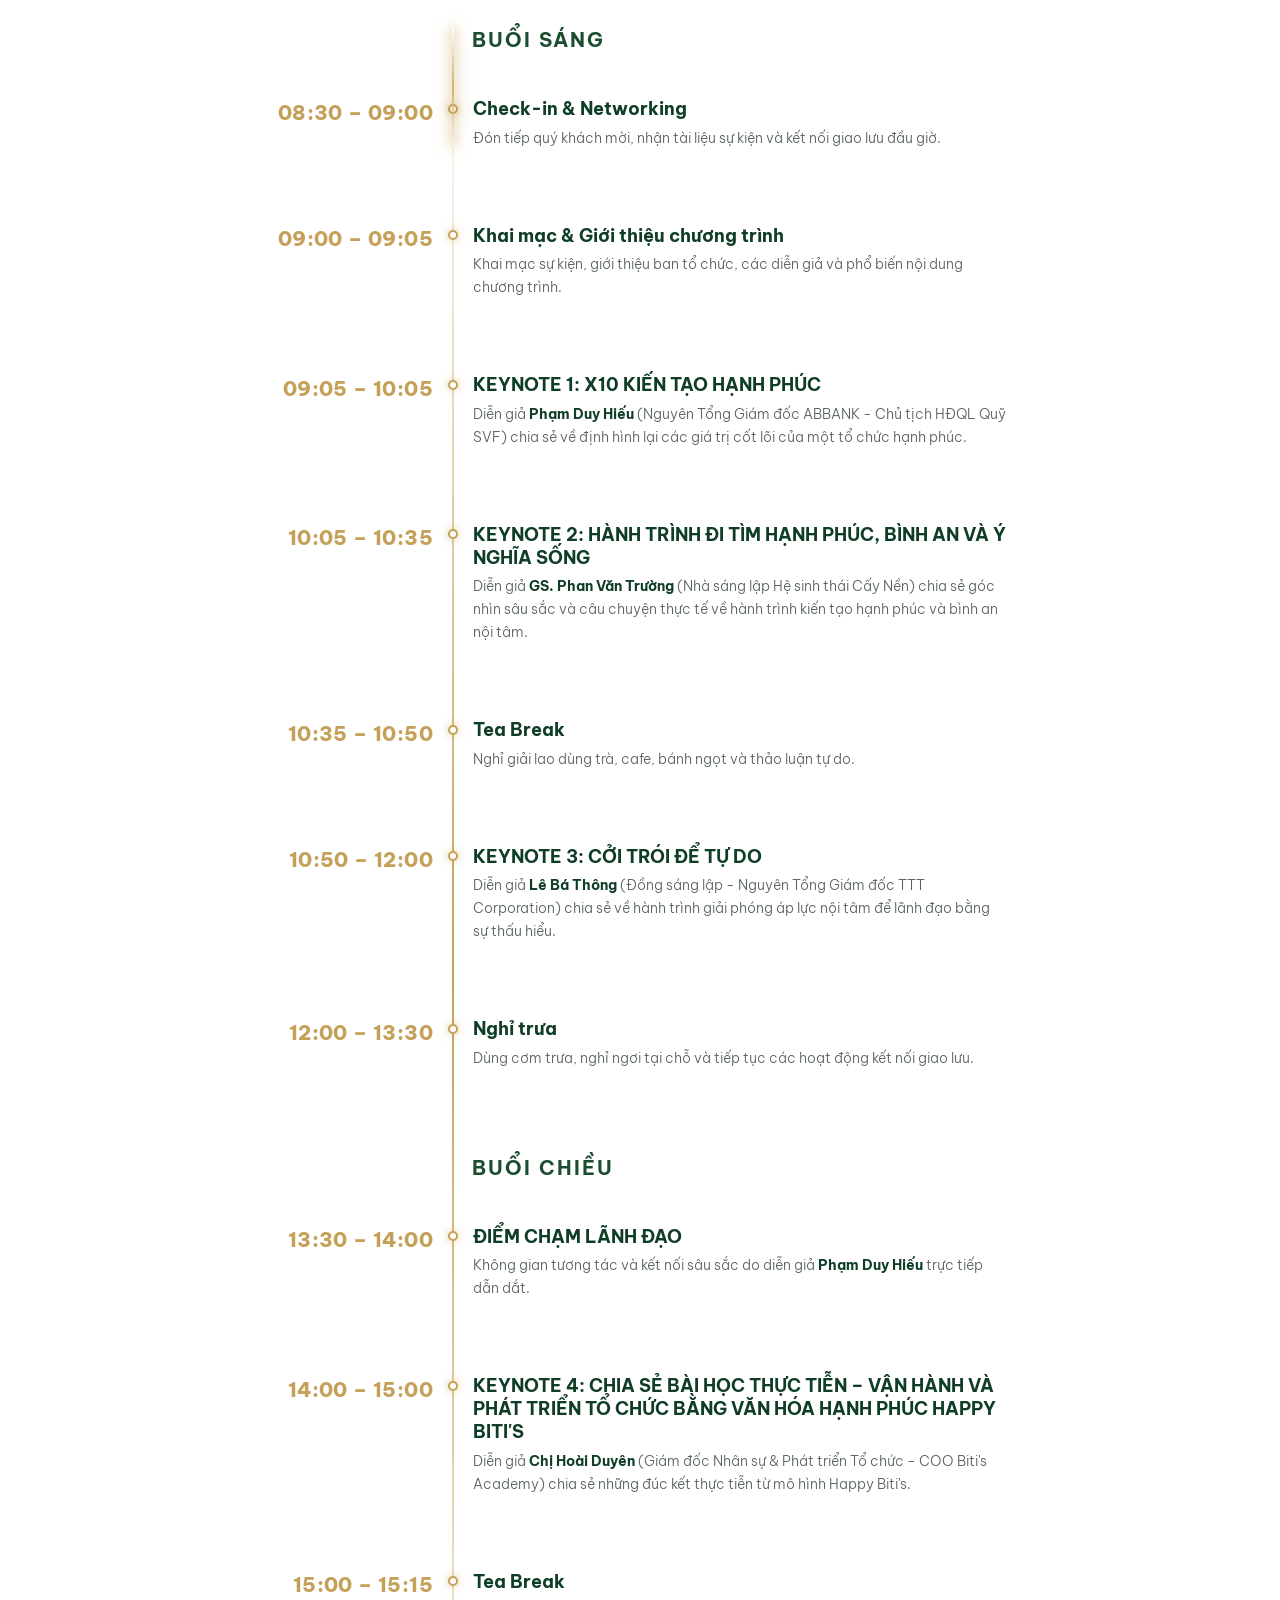
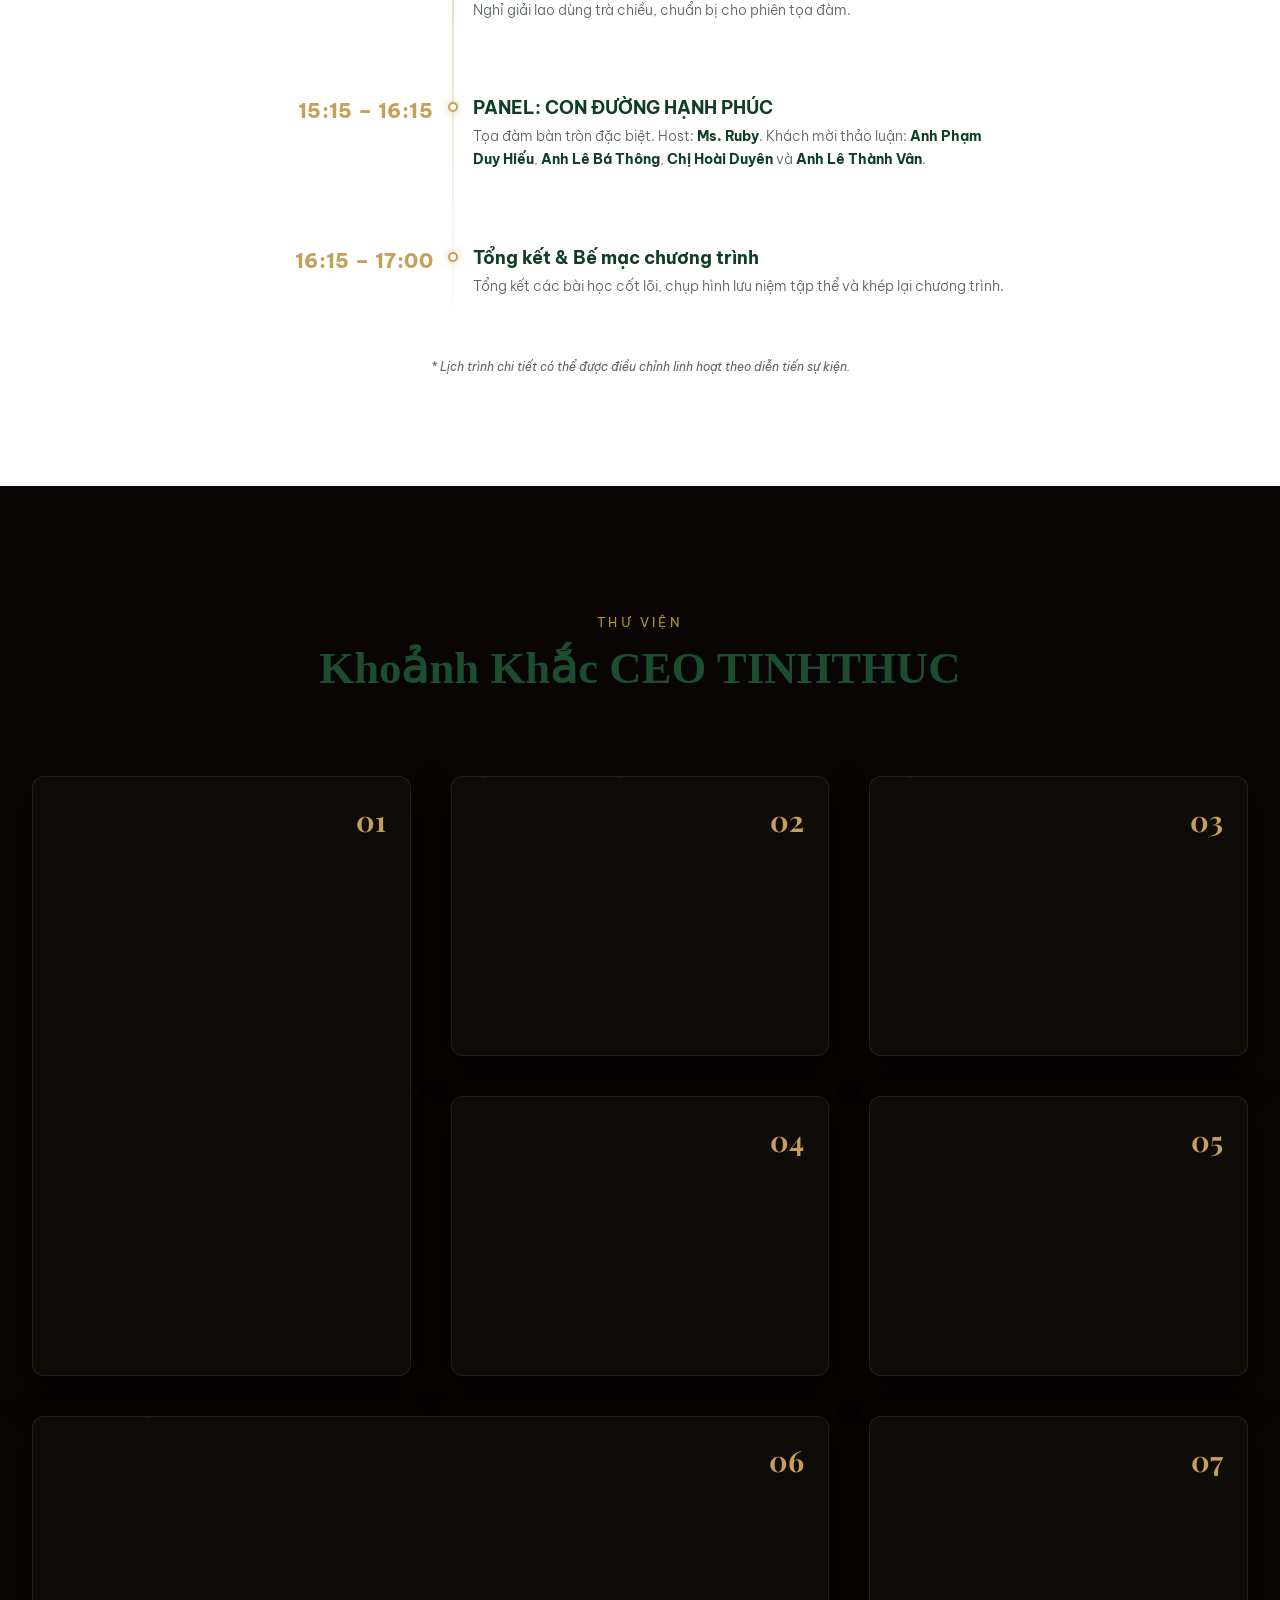
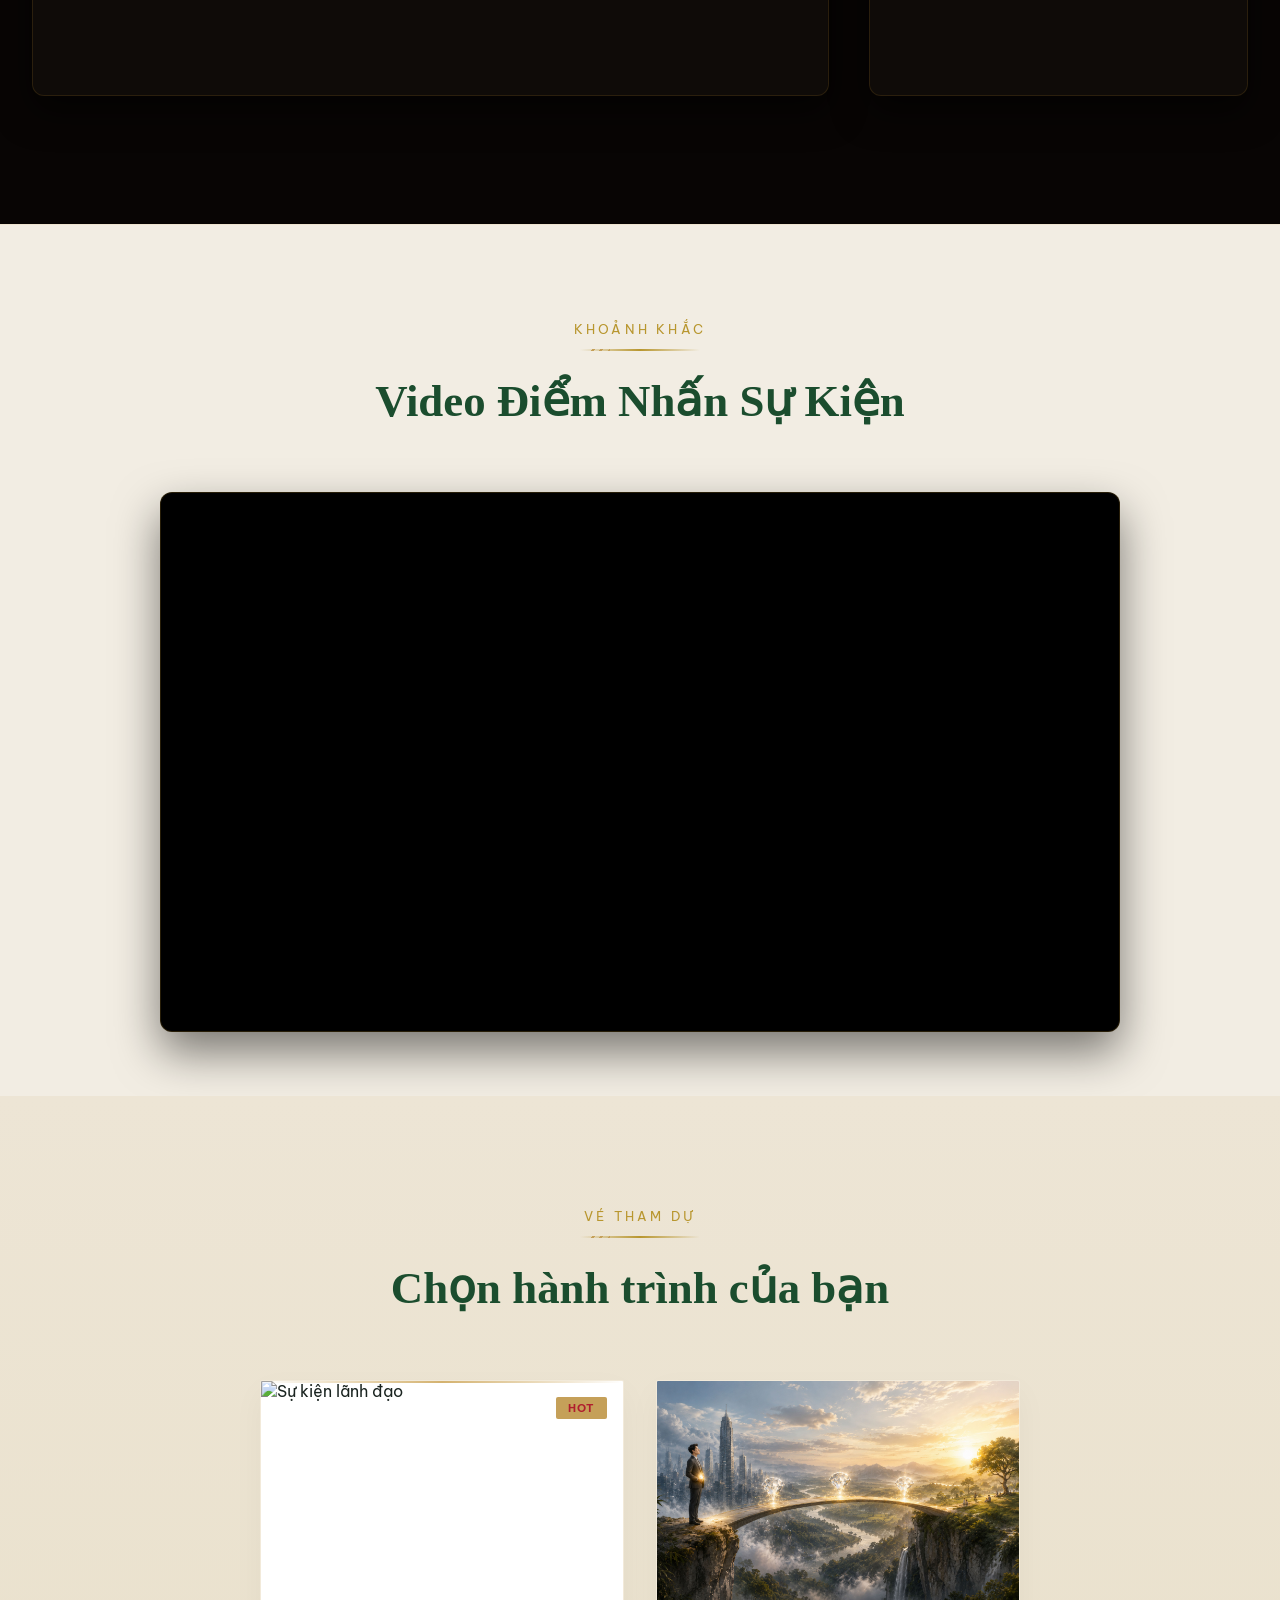
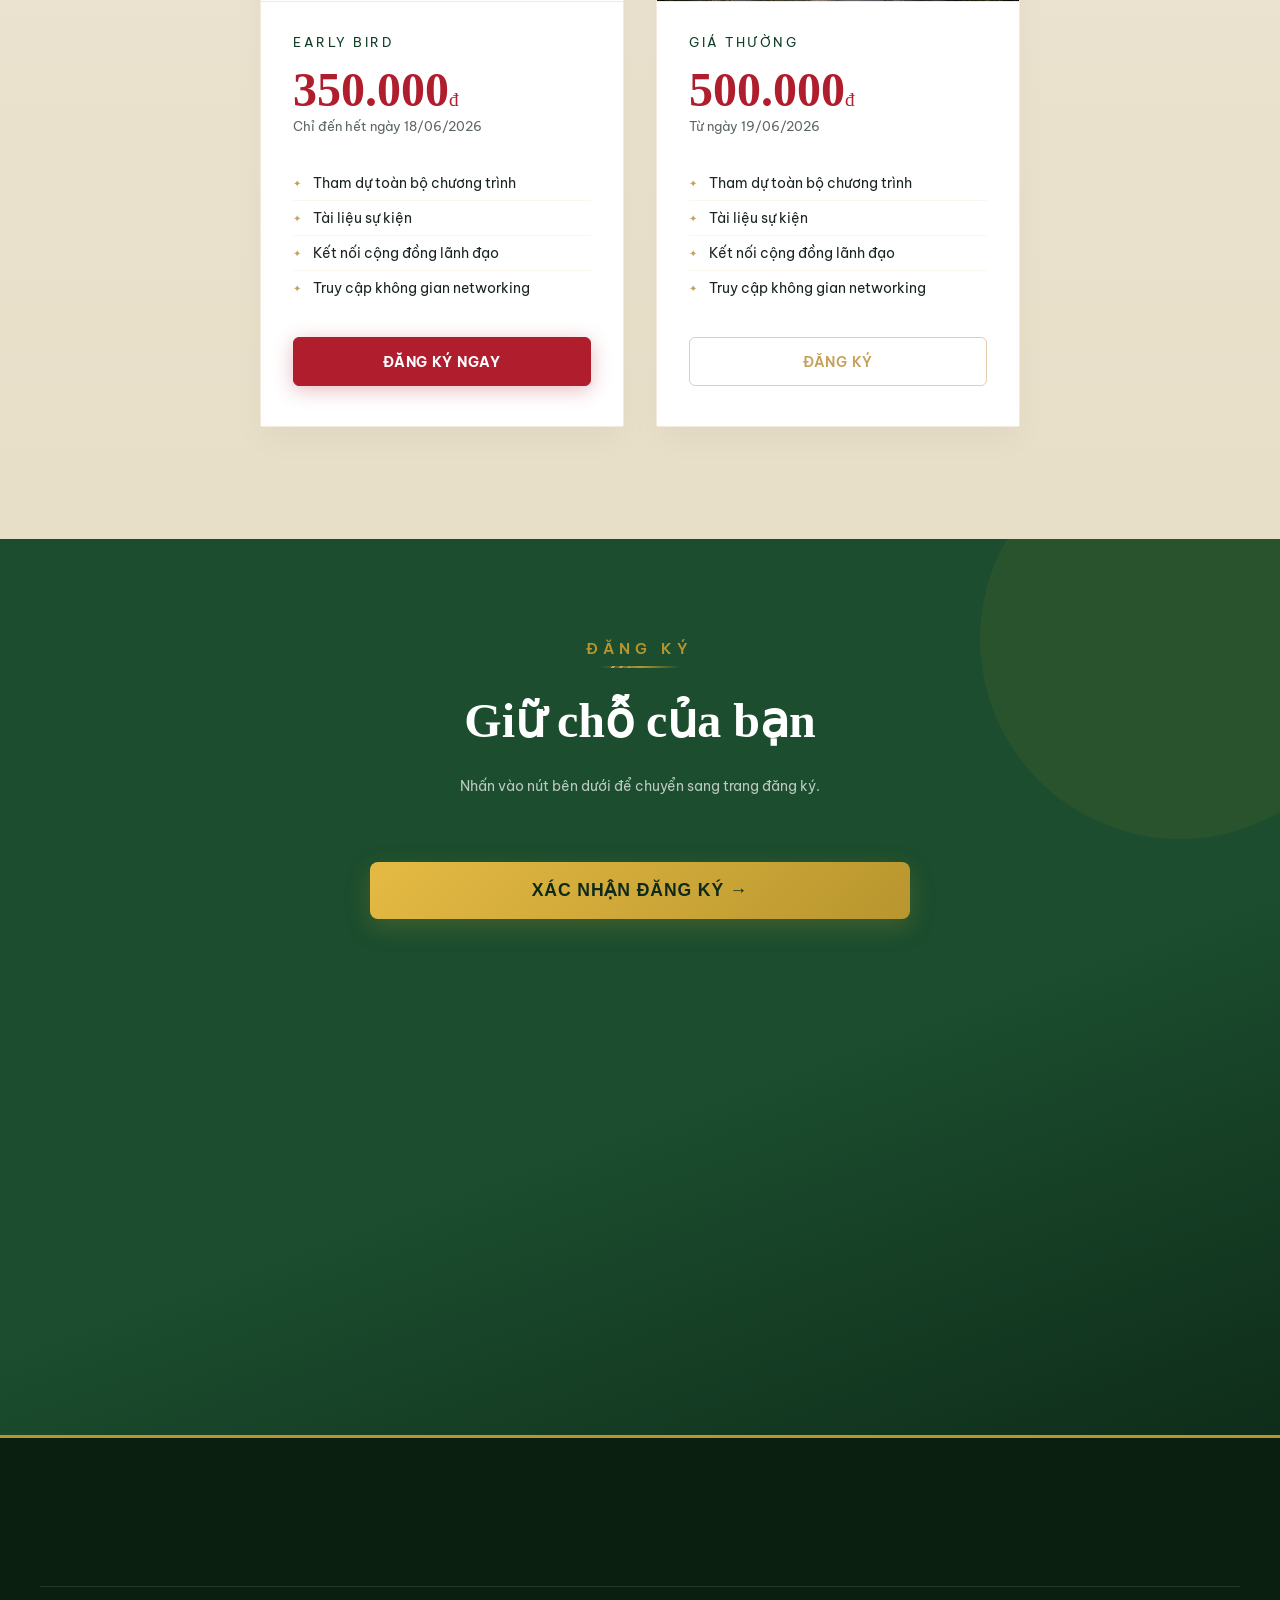
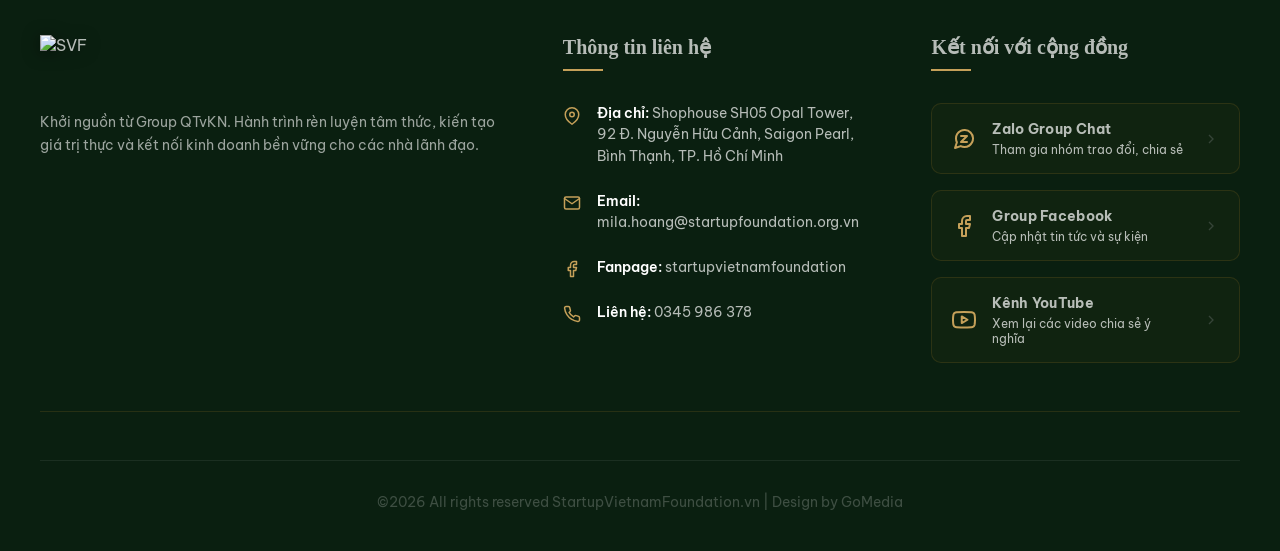
==== commit 916f177c: "Remove 'Miễn phí The Heritage Show' feature from ticket cards" ====
--- a/index.html
+++ b/index.html
@@ -583,7 +583,6 @@
           <li>Tài liệu sự kiện</li>
           <li>Kết nối cộng đồng lãnh đạo</li>
           <li>Truy cập không gian networking</li>
-          <li>Miễn phí The Heritage Show </li>
         </ul>
         <a href="https://KAIpany.com/YTP-X10" target="_blank" class="btn-primary btn-full">Đăng ký ngay</a>
       </div>
@@ -602,7 +601,6 @@
           <li>Tài liệu sự kiện</li>
           <li>Kết nối cộng đồng lãnh đạo</li>
           <li>Truy cập không gian networking</li>
-          <li>Miễn phí The Heritage Show </li>
         </ul>
         <a href="https://KAIpany.com/YTP-X10" target="_blank" class="btn-outline btn-full"
           style="display:block;text-align:center;text-decoration:none">Đăng ký</a>
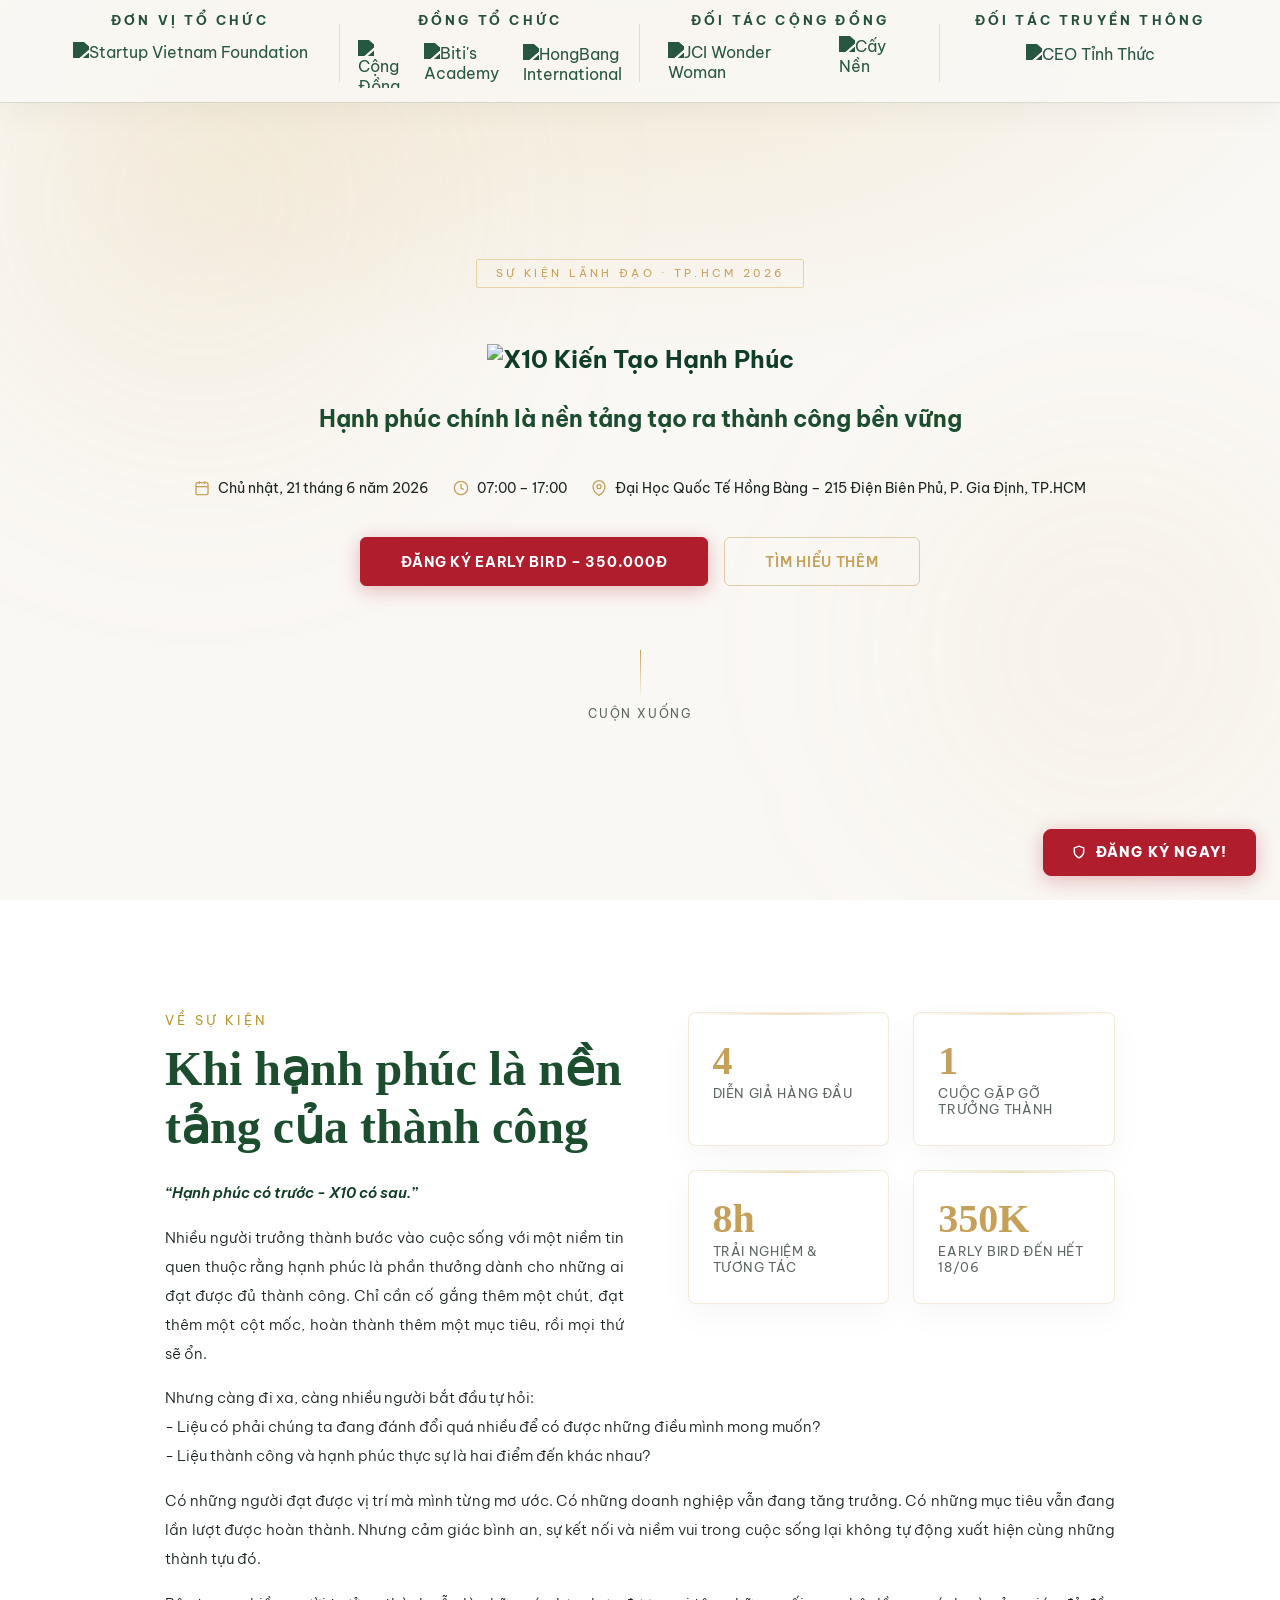
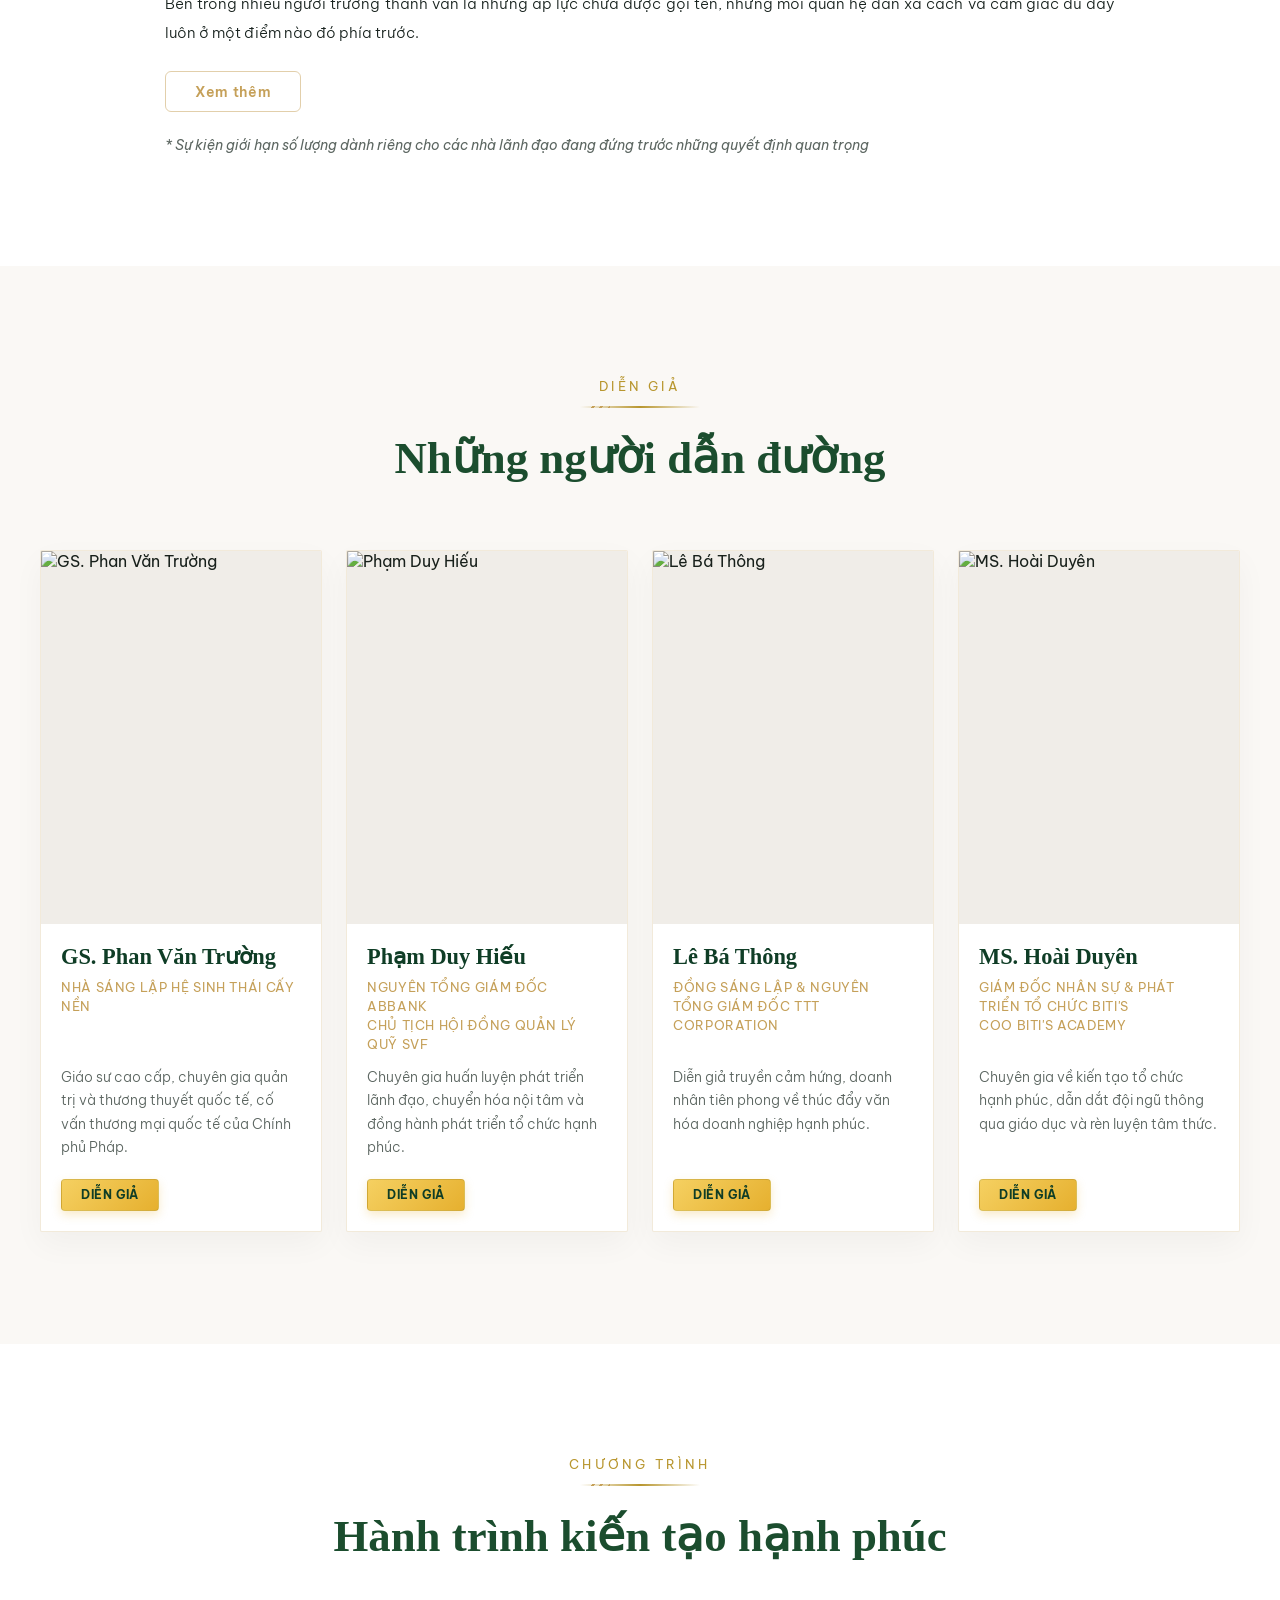
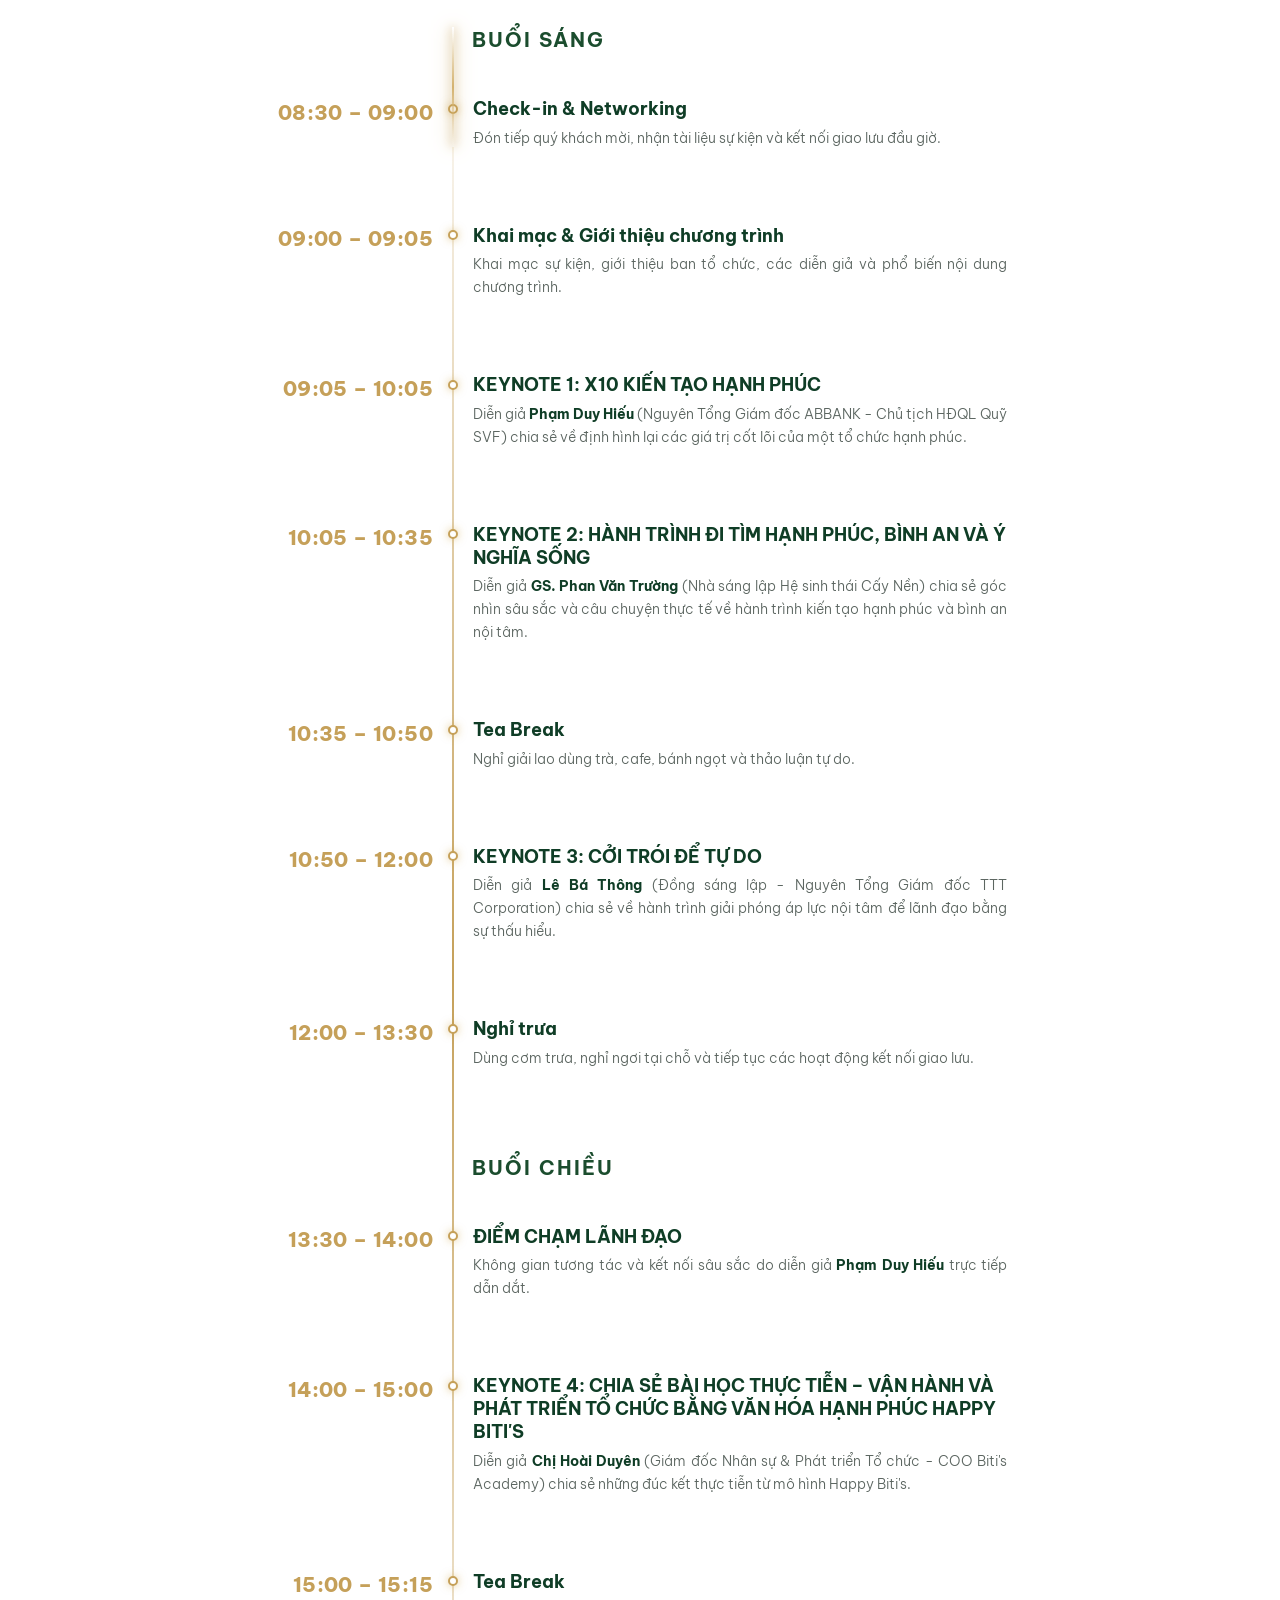
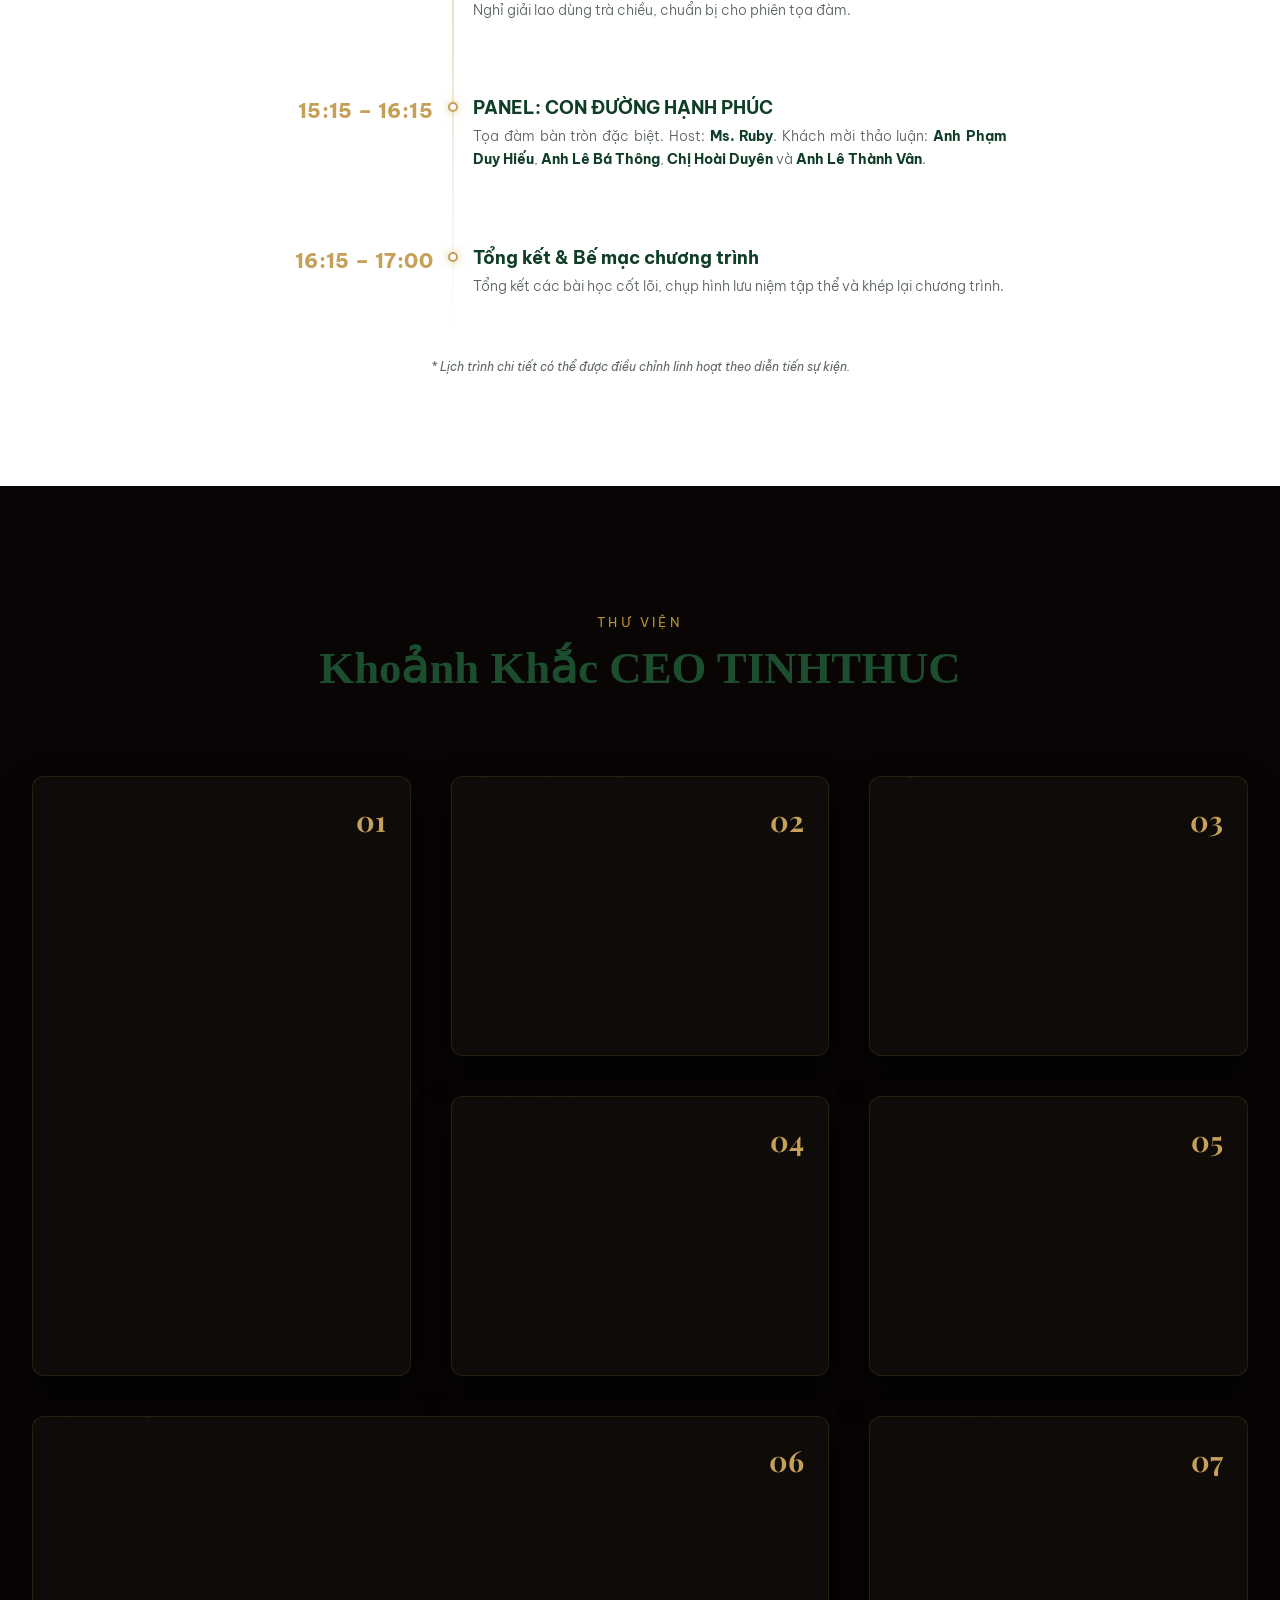
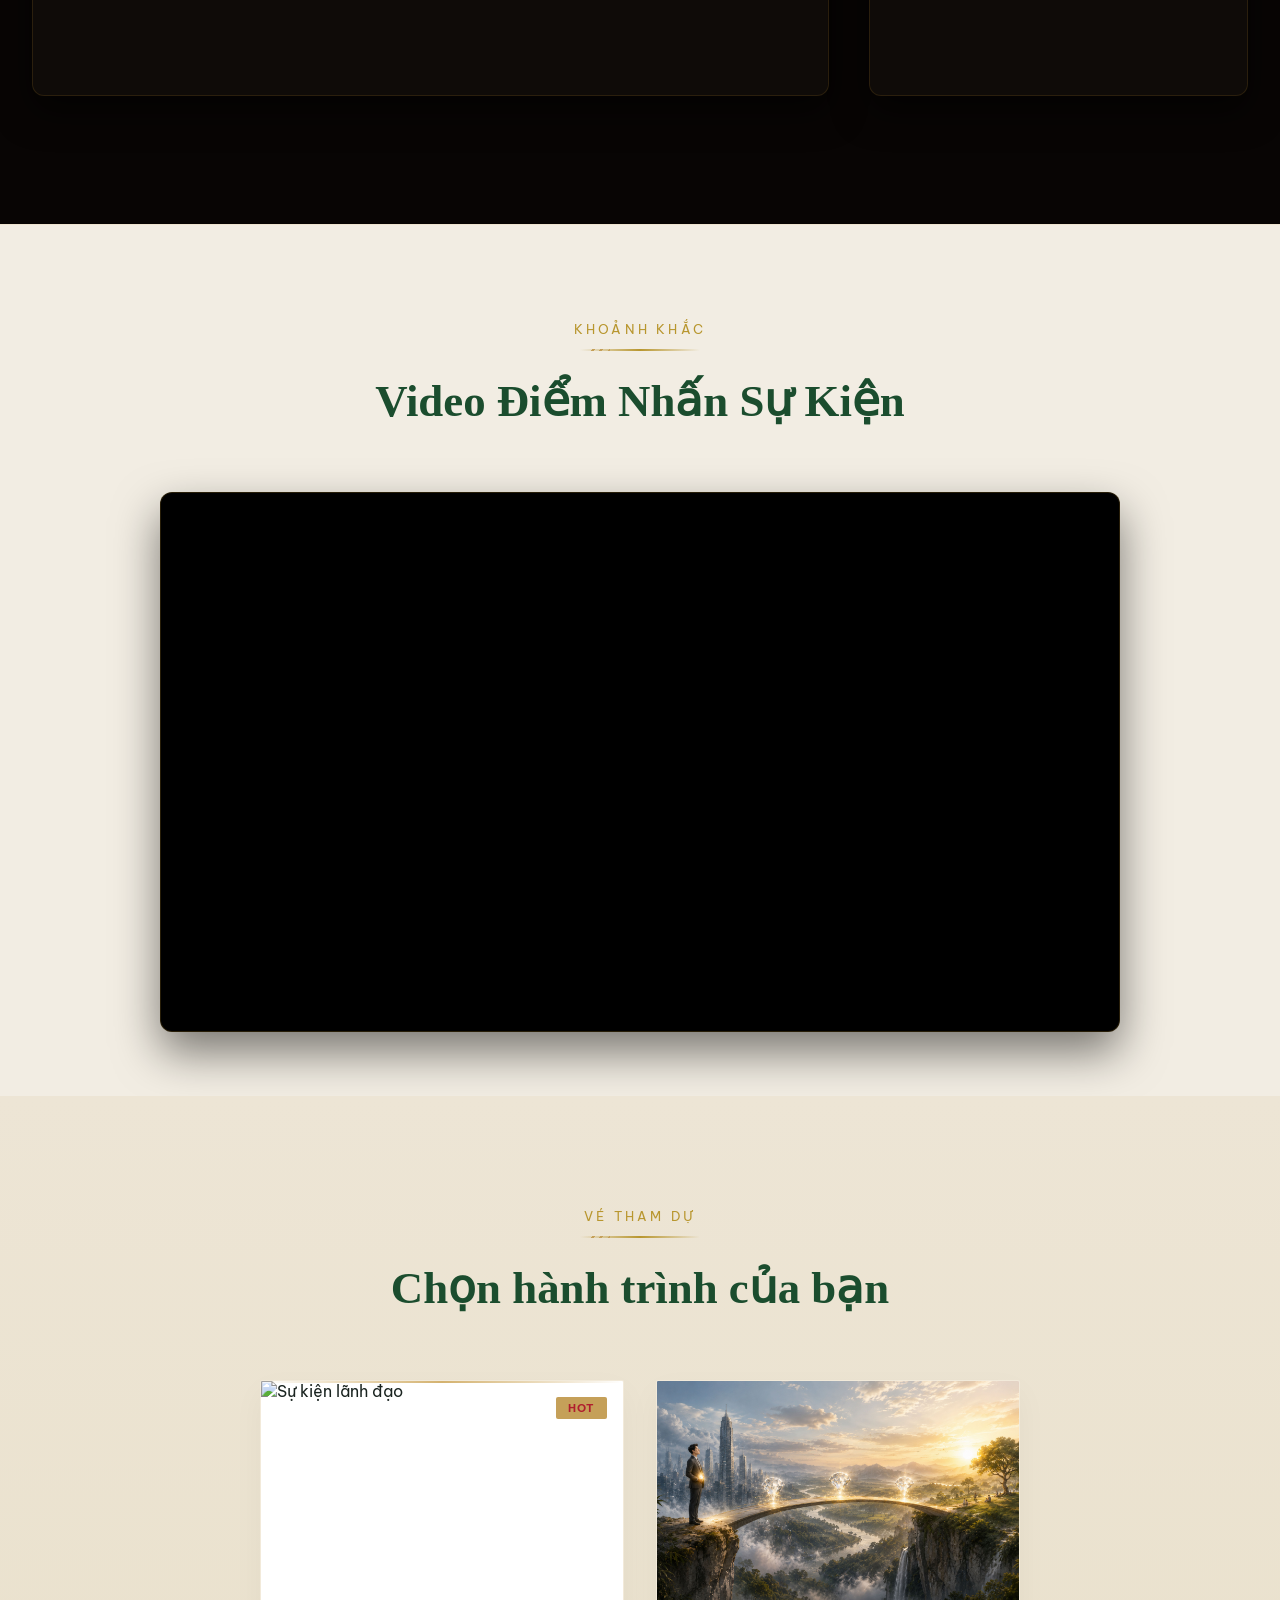
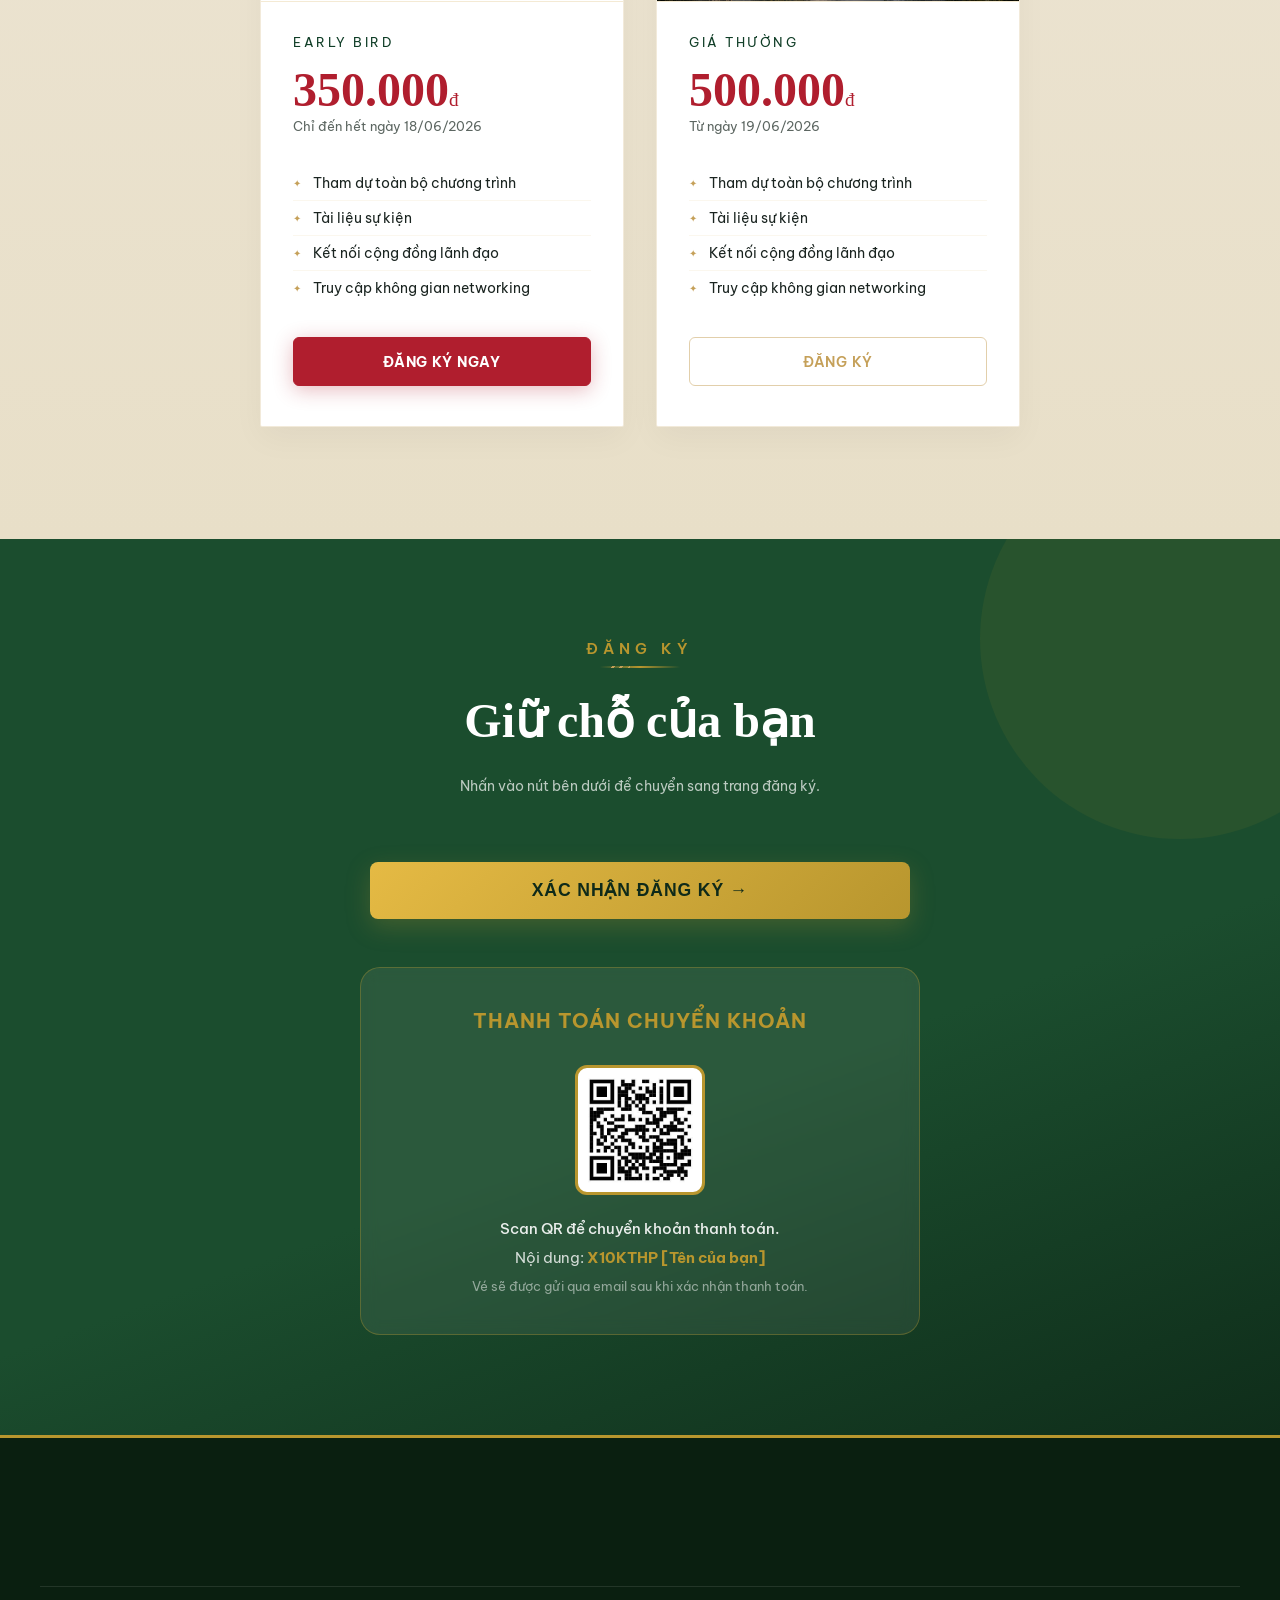
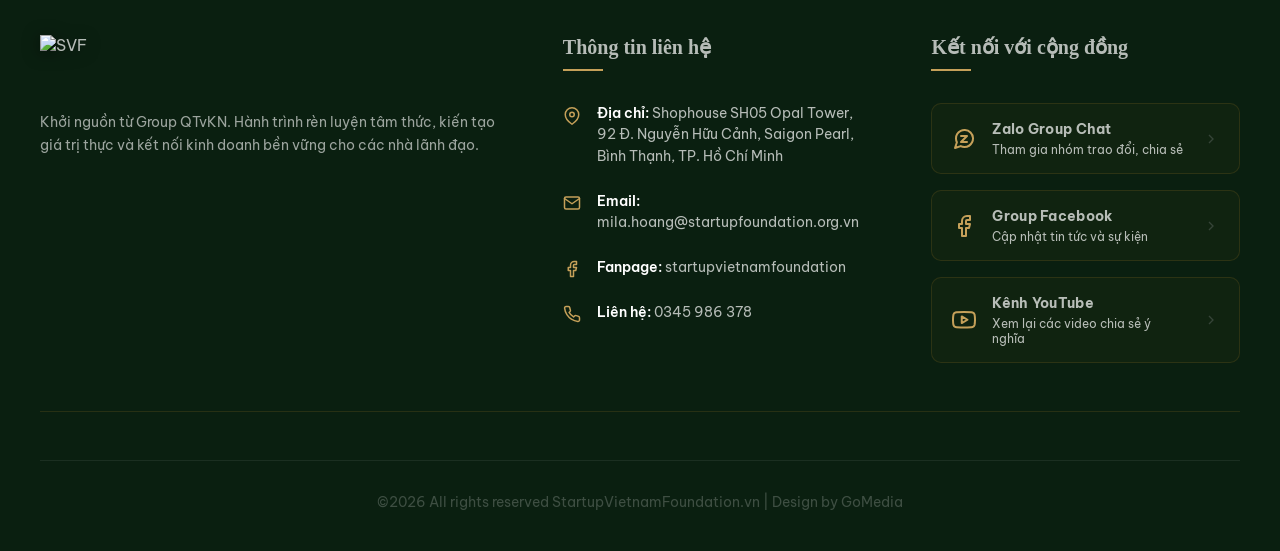
==== commit 5413cfaf: "fix: increment CSS cache-buster version to v=1.0.7 in index.html to force cache refresh" ====
--- a/index.html
+++ b/index.html
@@ -10,7 +10,7 @@
   <link
     href="https://fonts.googleapis.com/css2?family=Be+Vietnam+Pro:ital,wght@0,300;0,400;0,500;0,600;0,700;0,800;0,900;1,300;1,400&family=Playfair+Display:wght@700;900&display=swap"
     rel="stylesheet">
-  <link rel="stylesheet" href="style.css?v=1.0.6">
+  <link rel="stylesheet" href="style.css?v=1.0.7">
 </head>
 
 <body class="loading">
--- a/style.css
+++ b/style.css
@@ -881,6 +881,7 @@
       color: var(--text-muted);
       line-height: 1.6;
       font-weight: 300;
+      text-align: justify;
     }
 
     /* Staggered Animations */
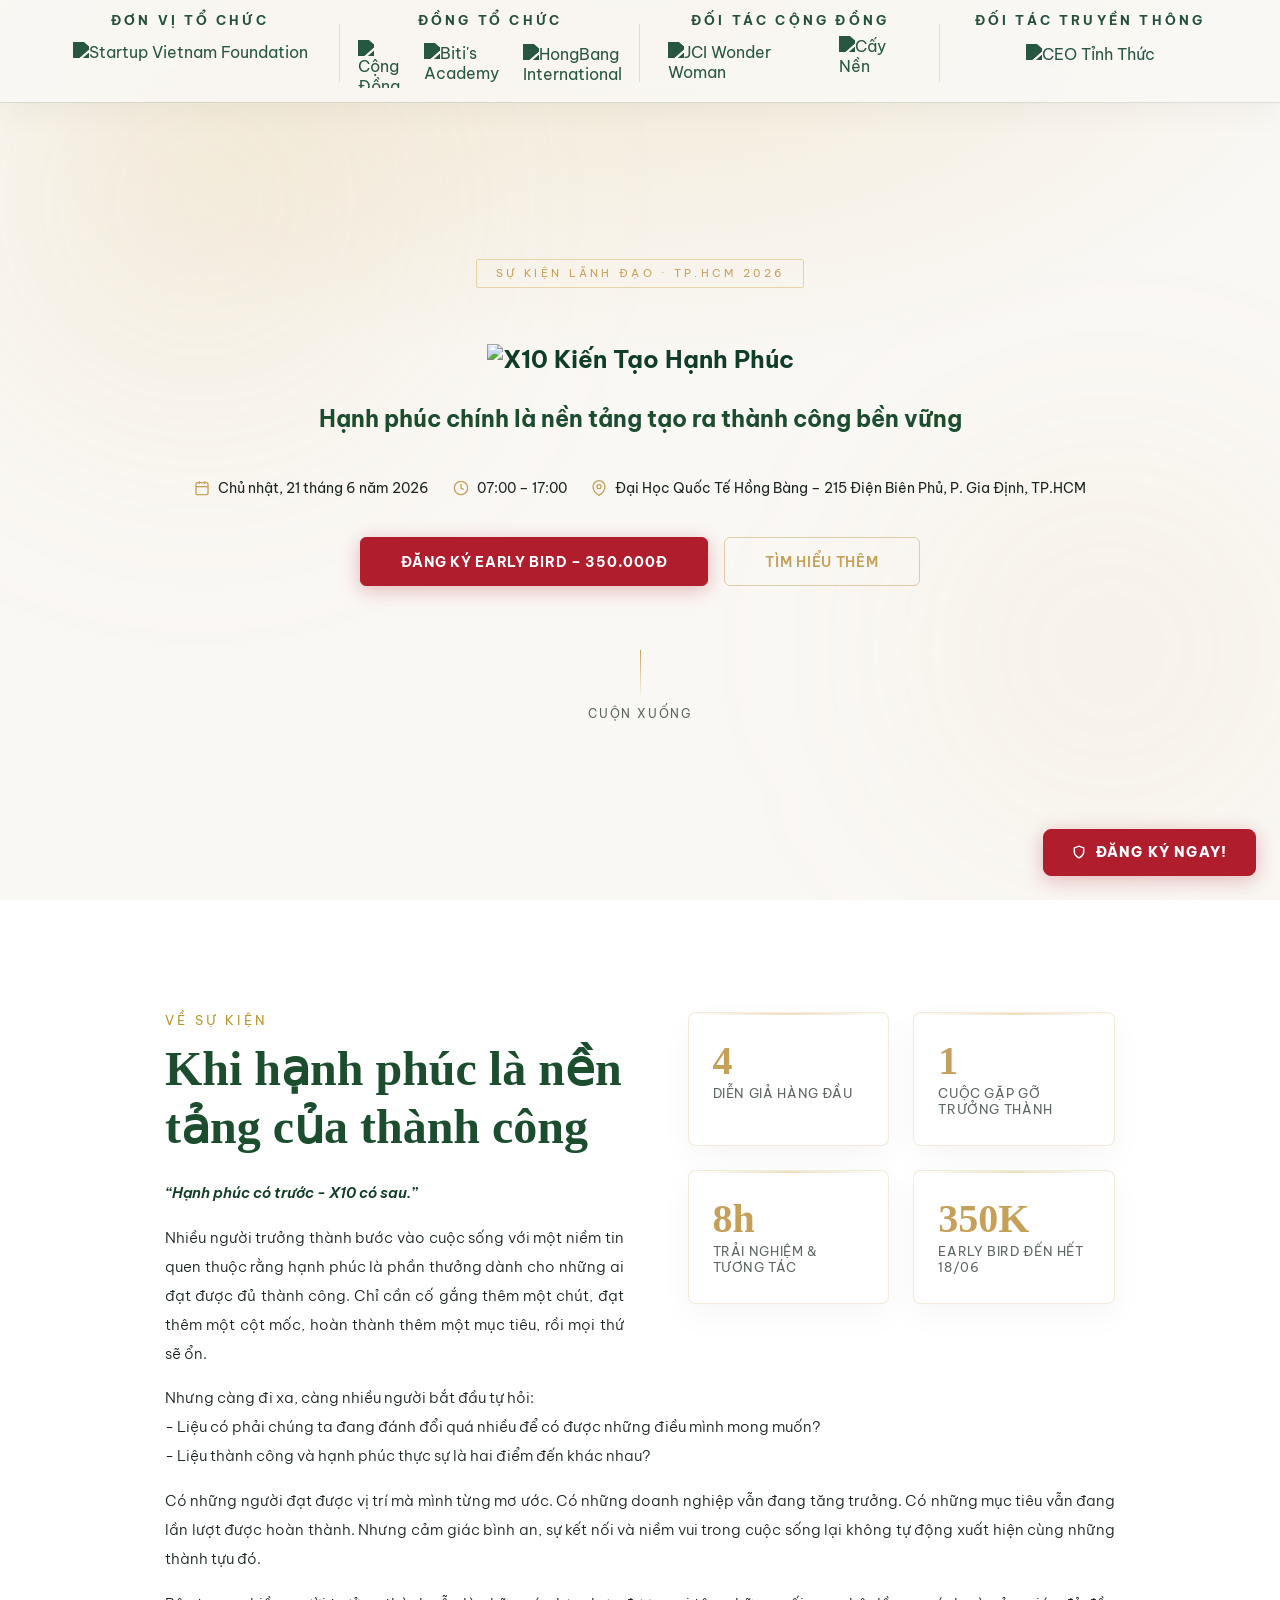
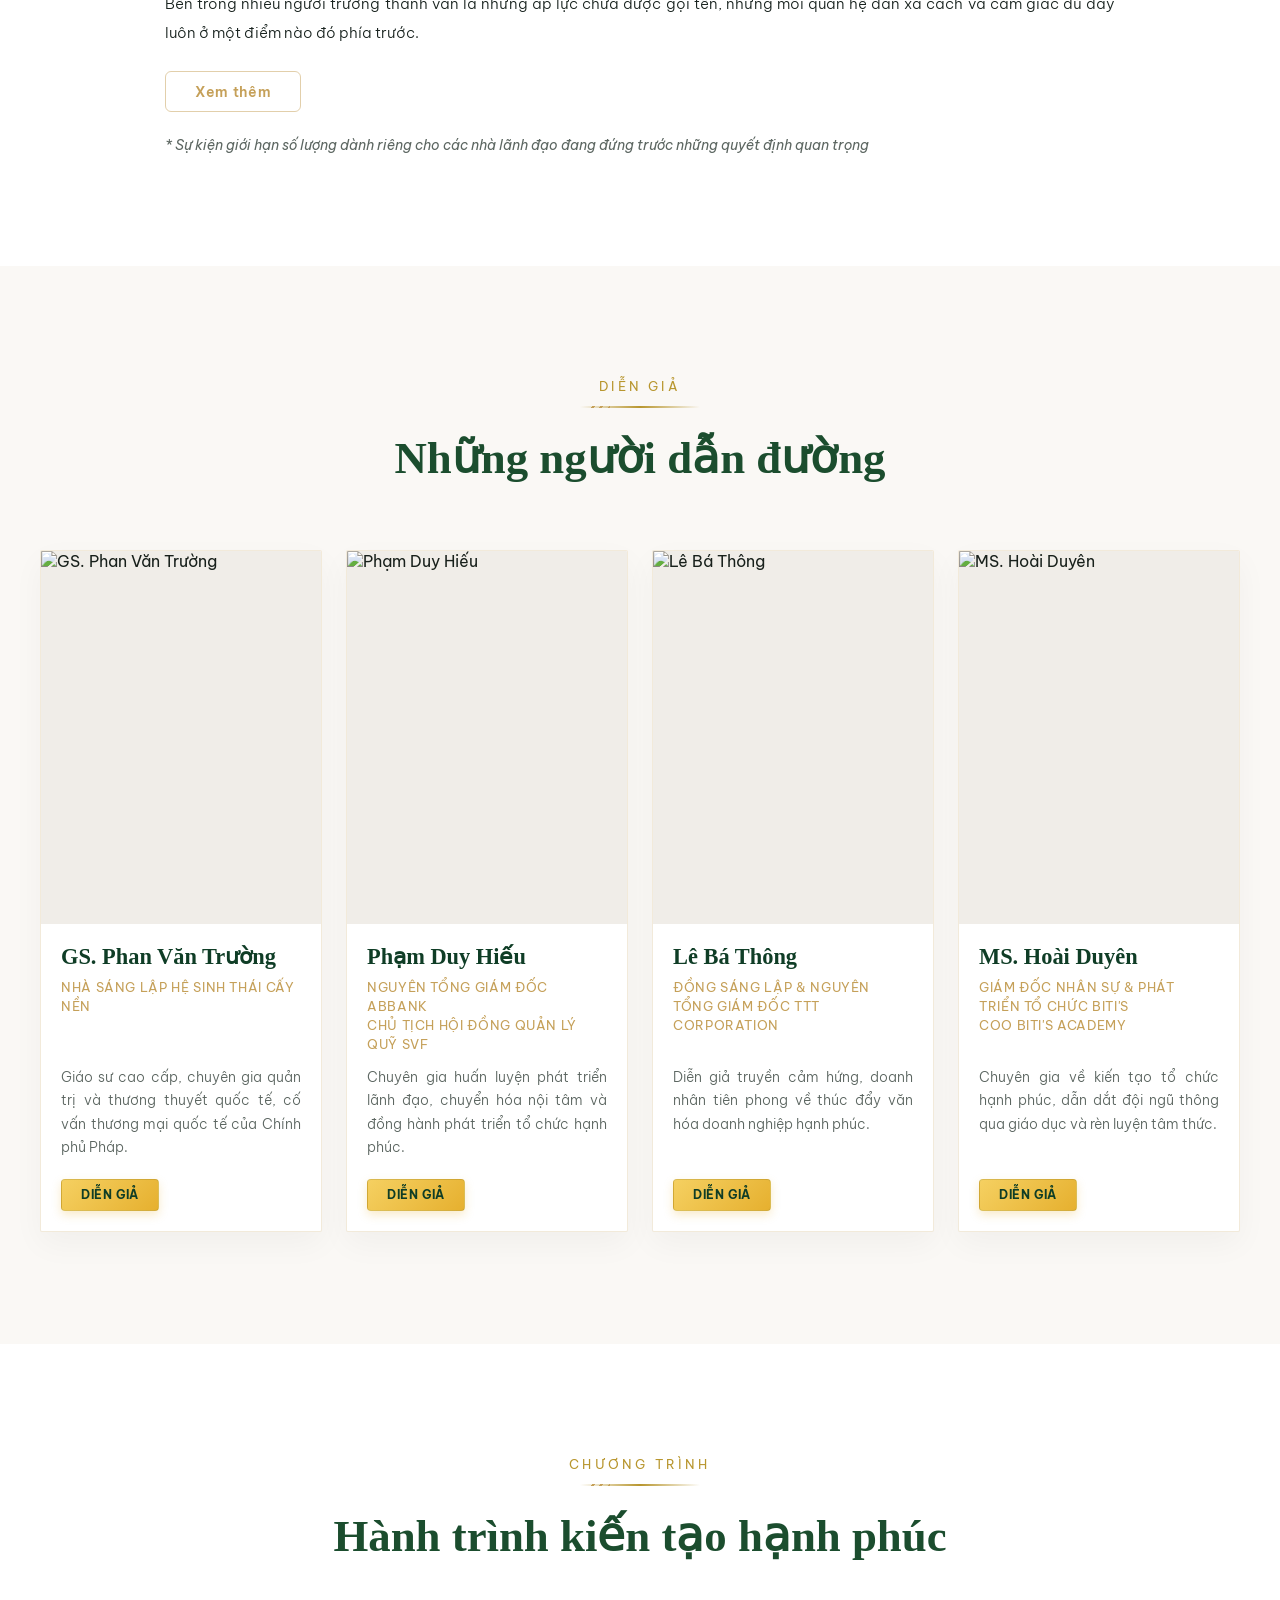
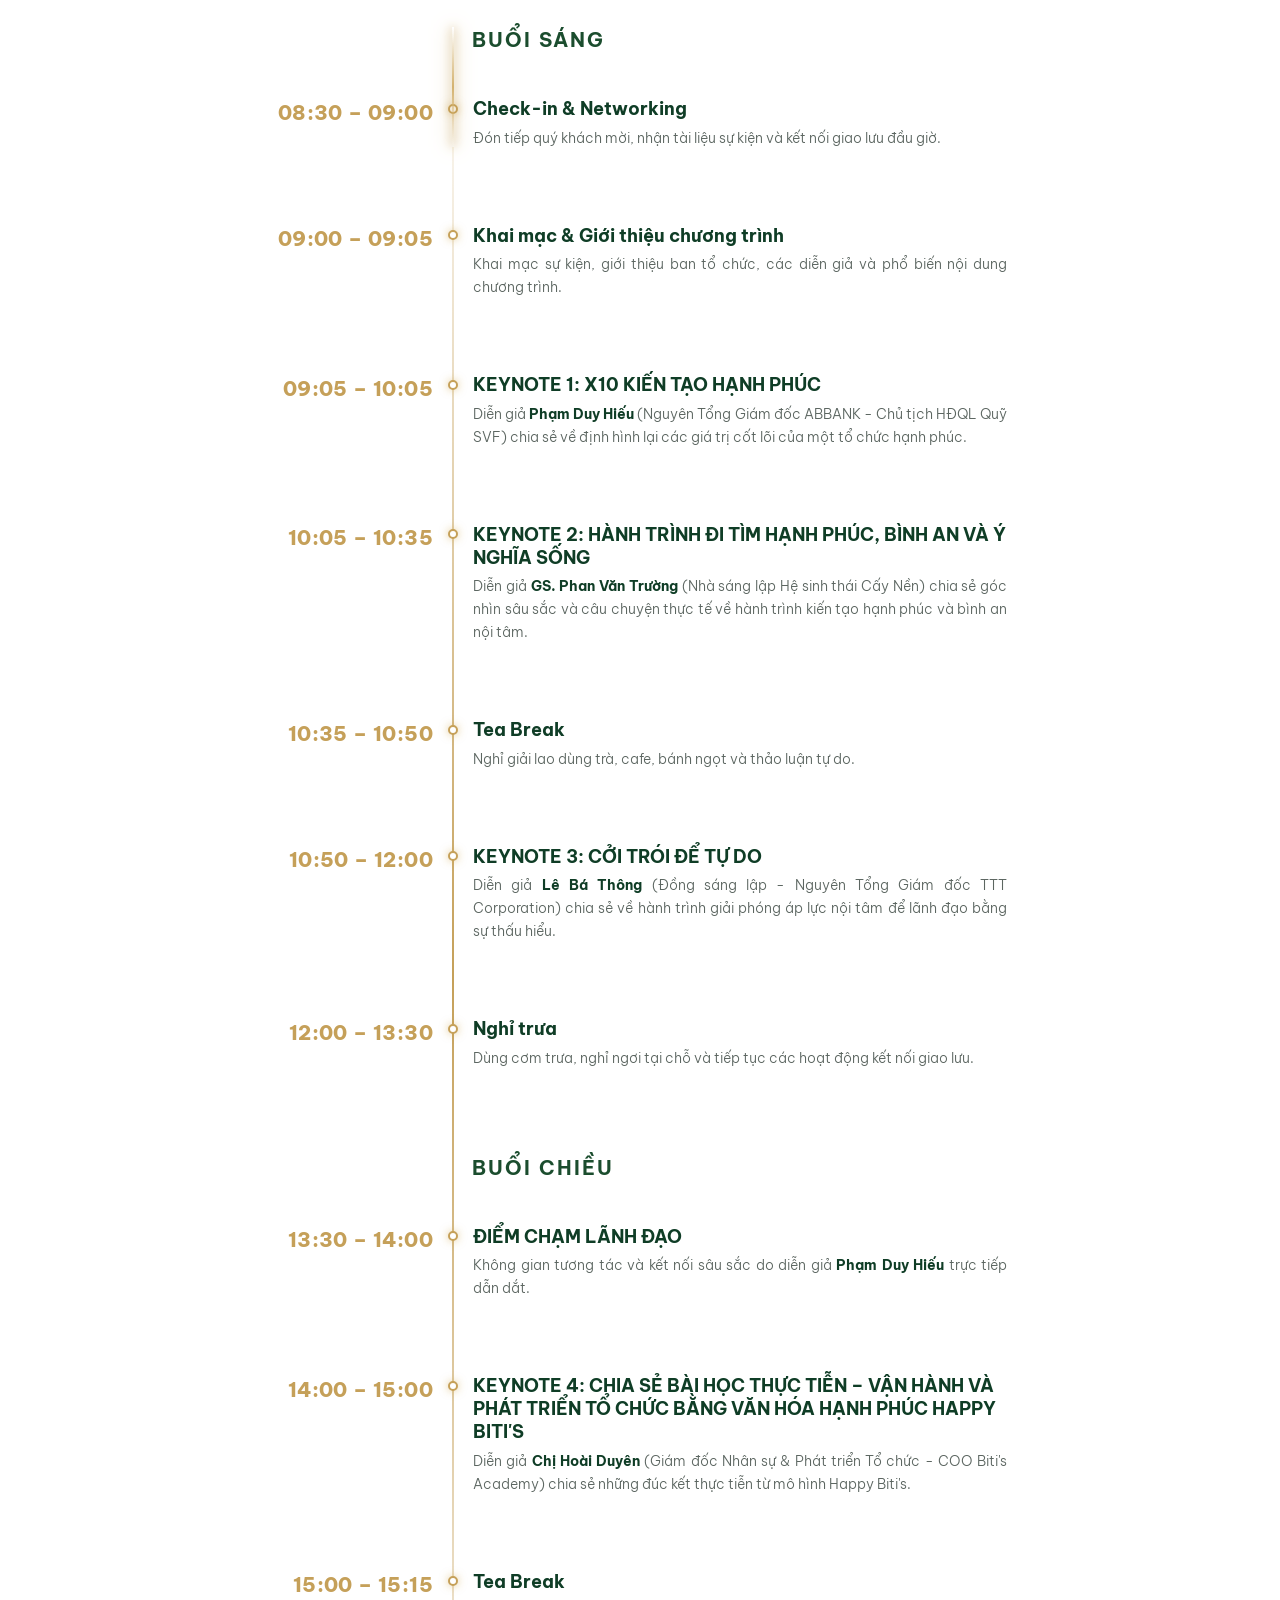
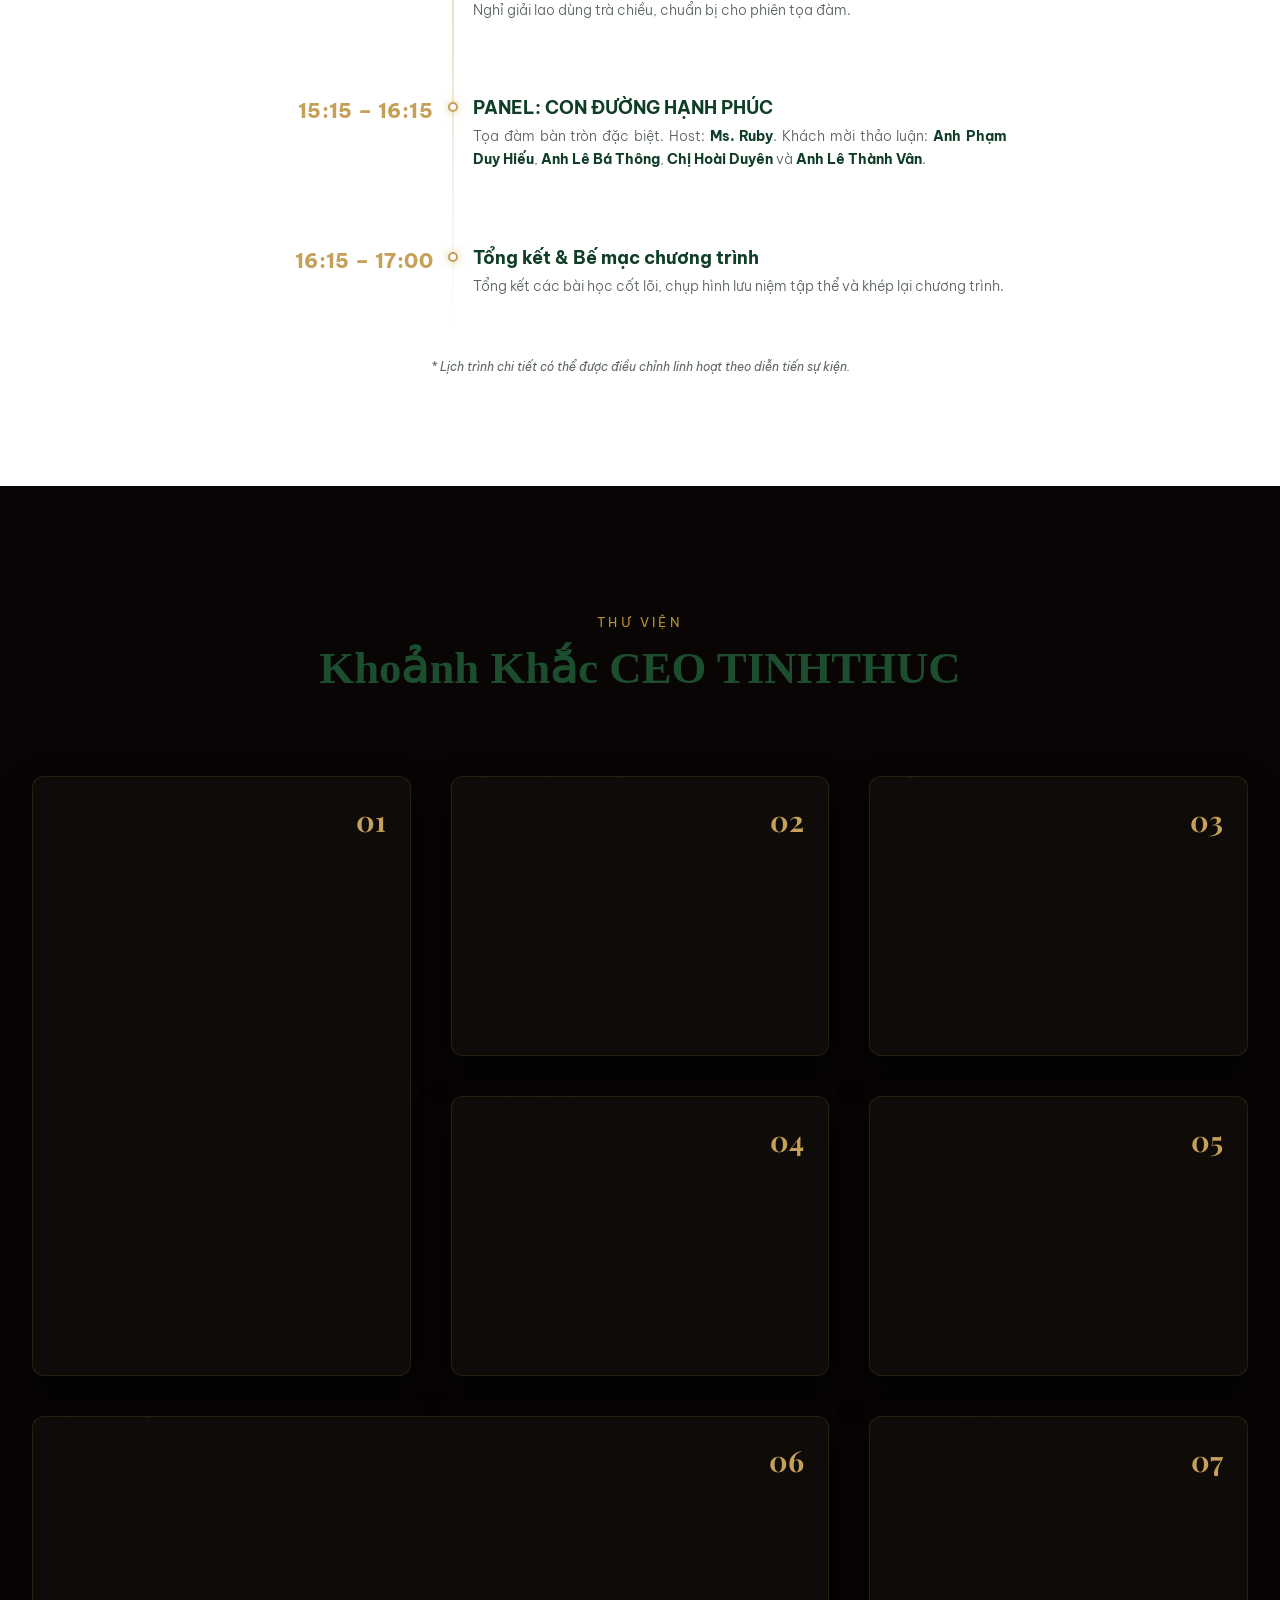
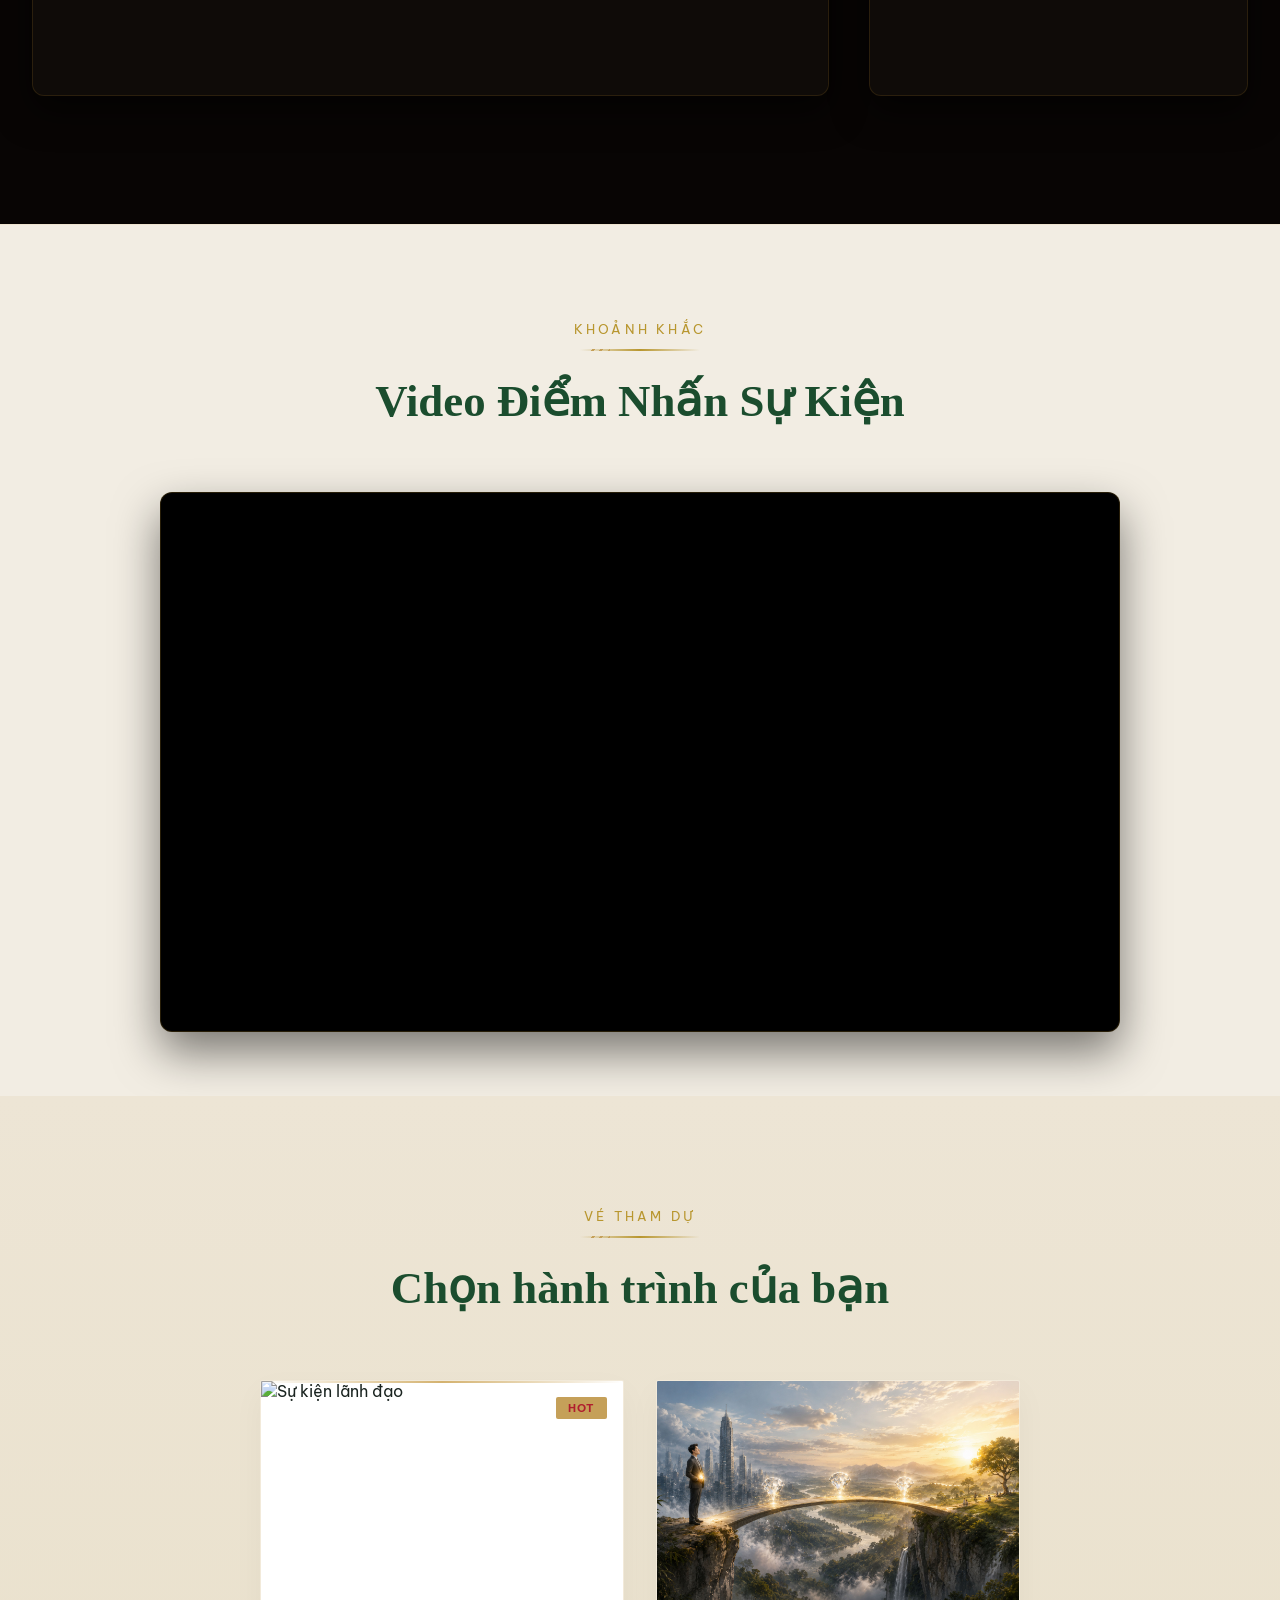
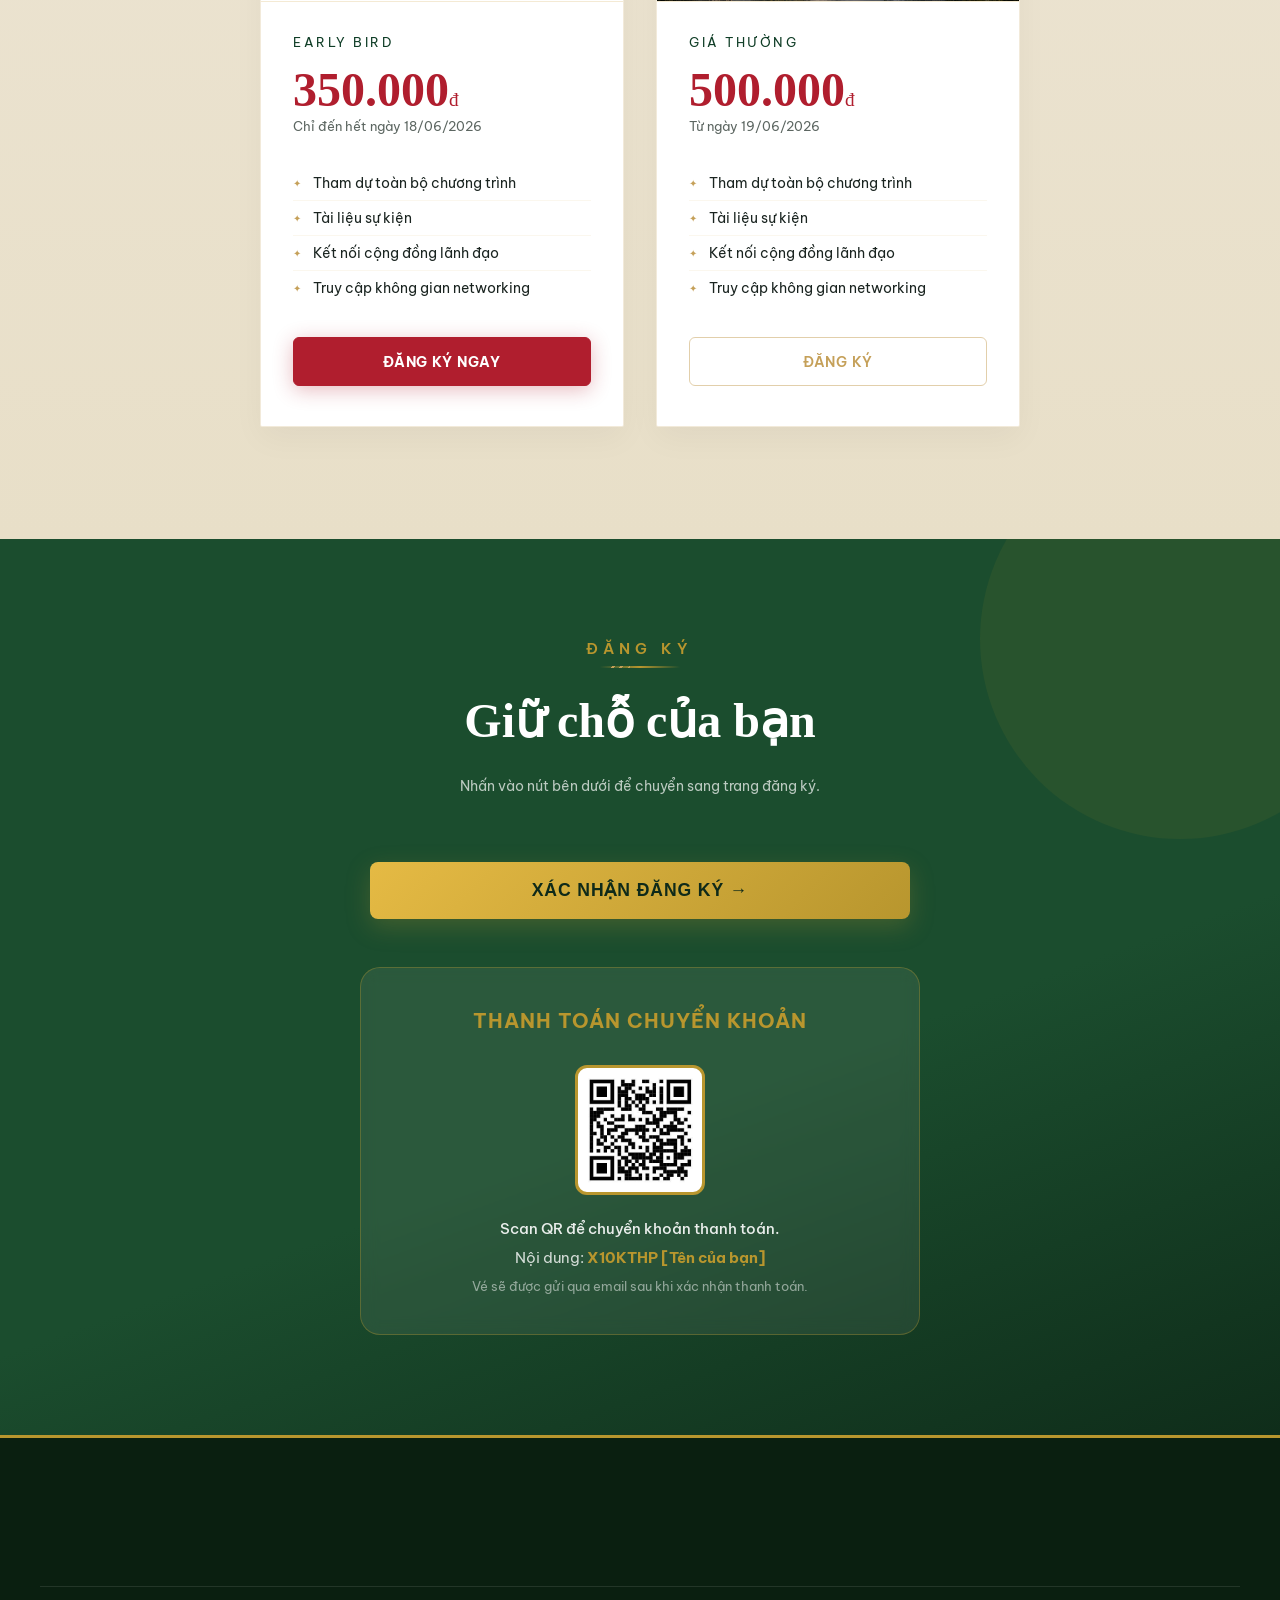
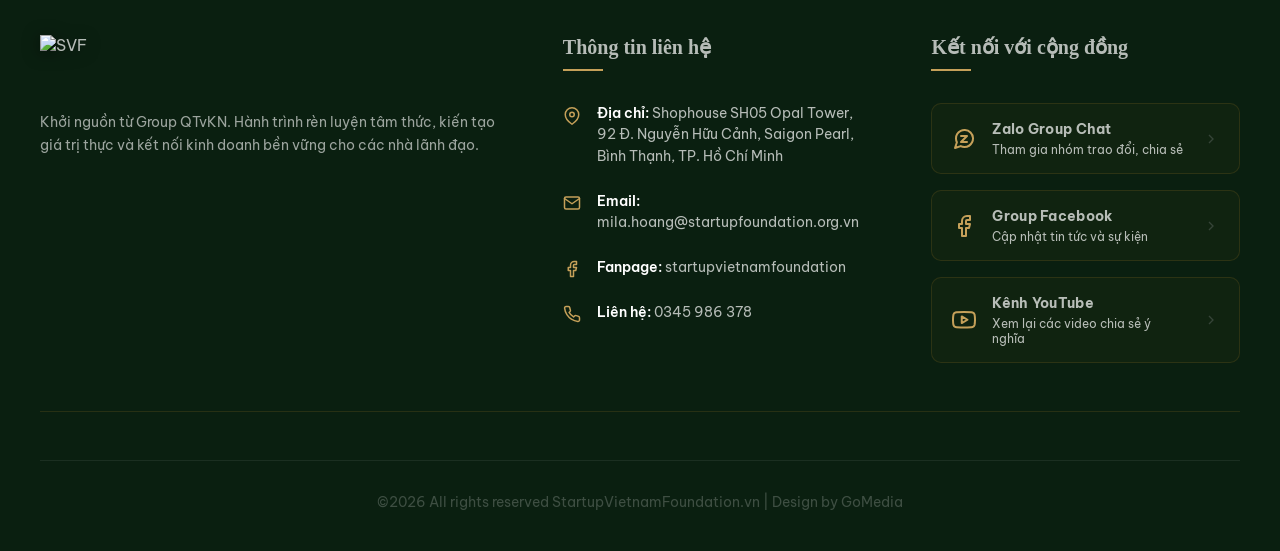
==== commit 53f9e3a0: "style: justify speaker bio description text for neat layout and bump CSS version to v=1.0.8" ====
--- a/index.html
+++ b/index.html
@@ -10,7 +10,7 @@
   <link
     href="https://fonts.googleapis.com/css2?family=Be+Vietnam+Pro:ital,wght@0,300;0,400;0,500;0,600;0,700;0,800;0,900;1,300;1,400&family=Playfair+Display:wght@700;900&display=swap"
     rel="stylesheet">
-  <link rel="stylesheet" href="style.css?v=1.0.7">
+  <link rel="stylesheet" href="style.css?v=1.0.8">
 </head>
 
 <body class="loading">
--- a/style.css
+++ b/style.css
@@ -751,6 +751,7 @@
       font-weight: 300;
       min-height: 5.8rem;
       margin-bottom: 1.25rem;
+      text-align: justify;
     }
 
     .speaker-tag {
